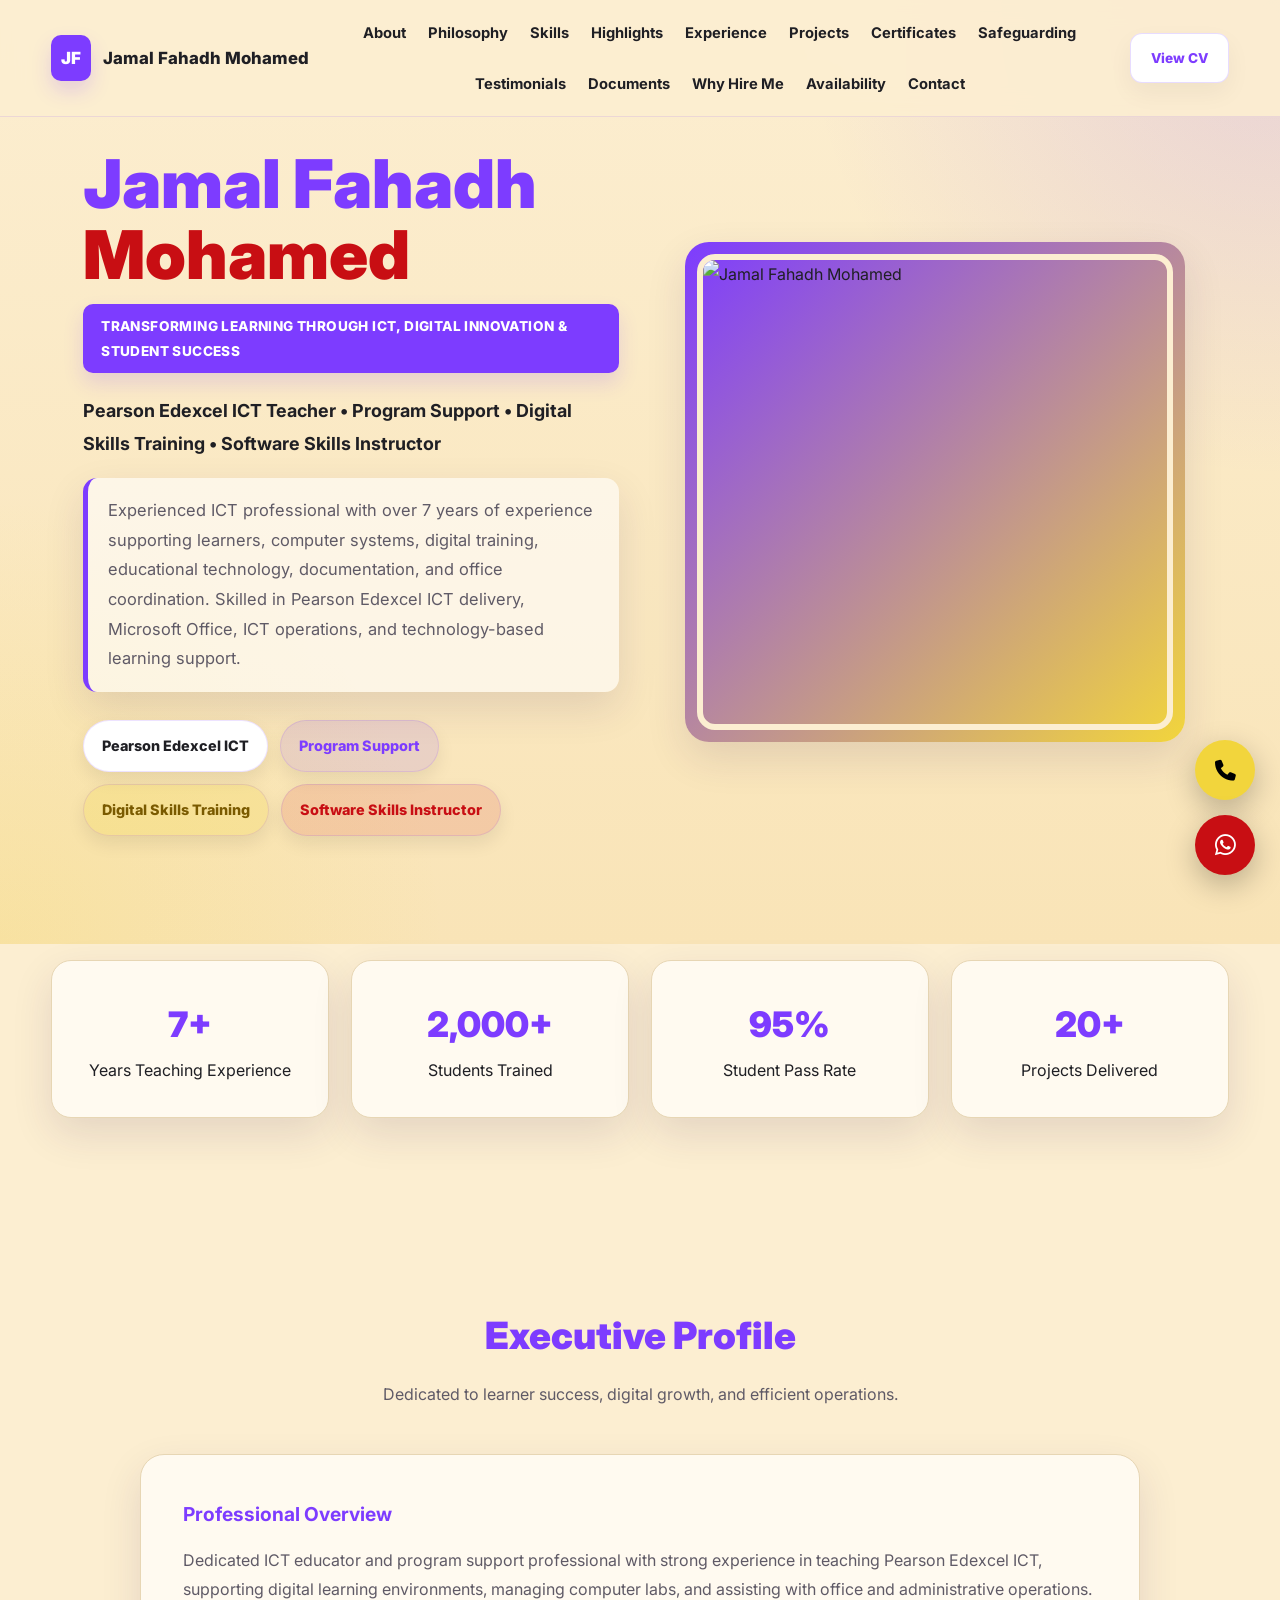
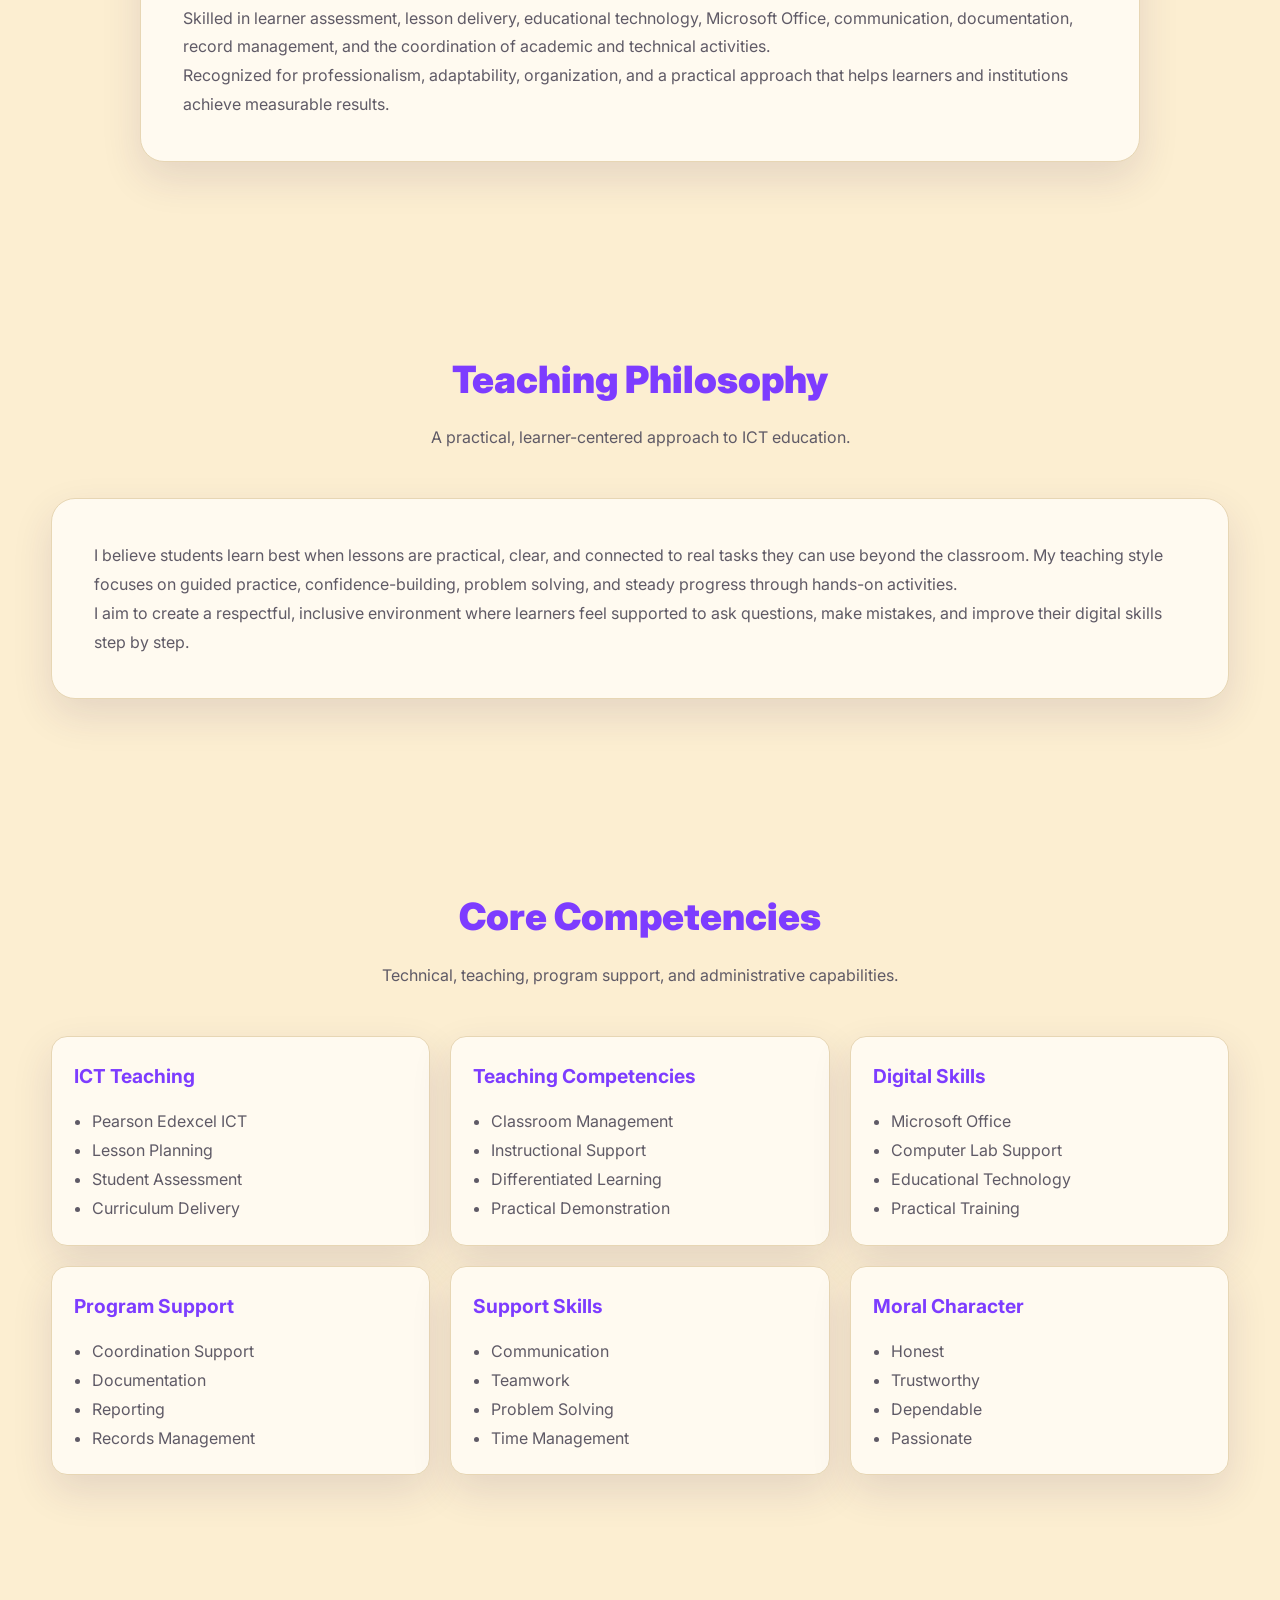
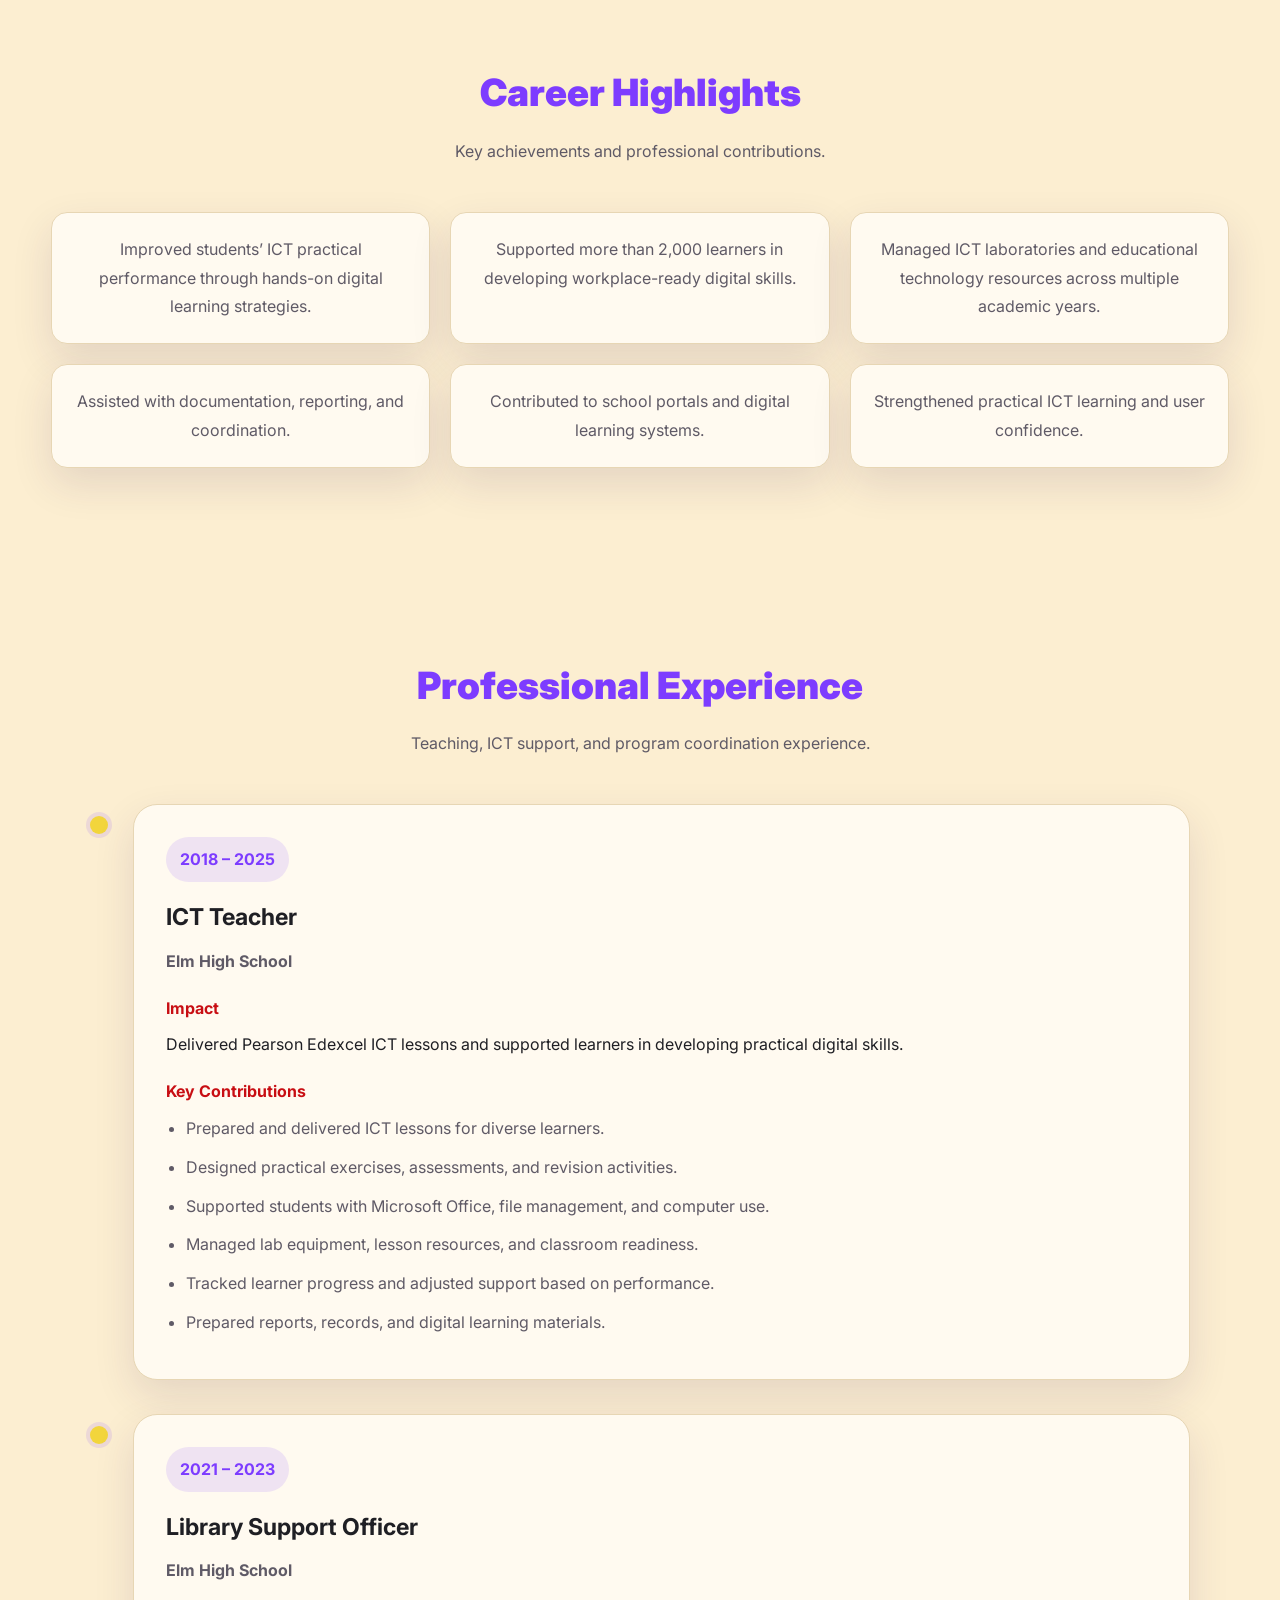
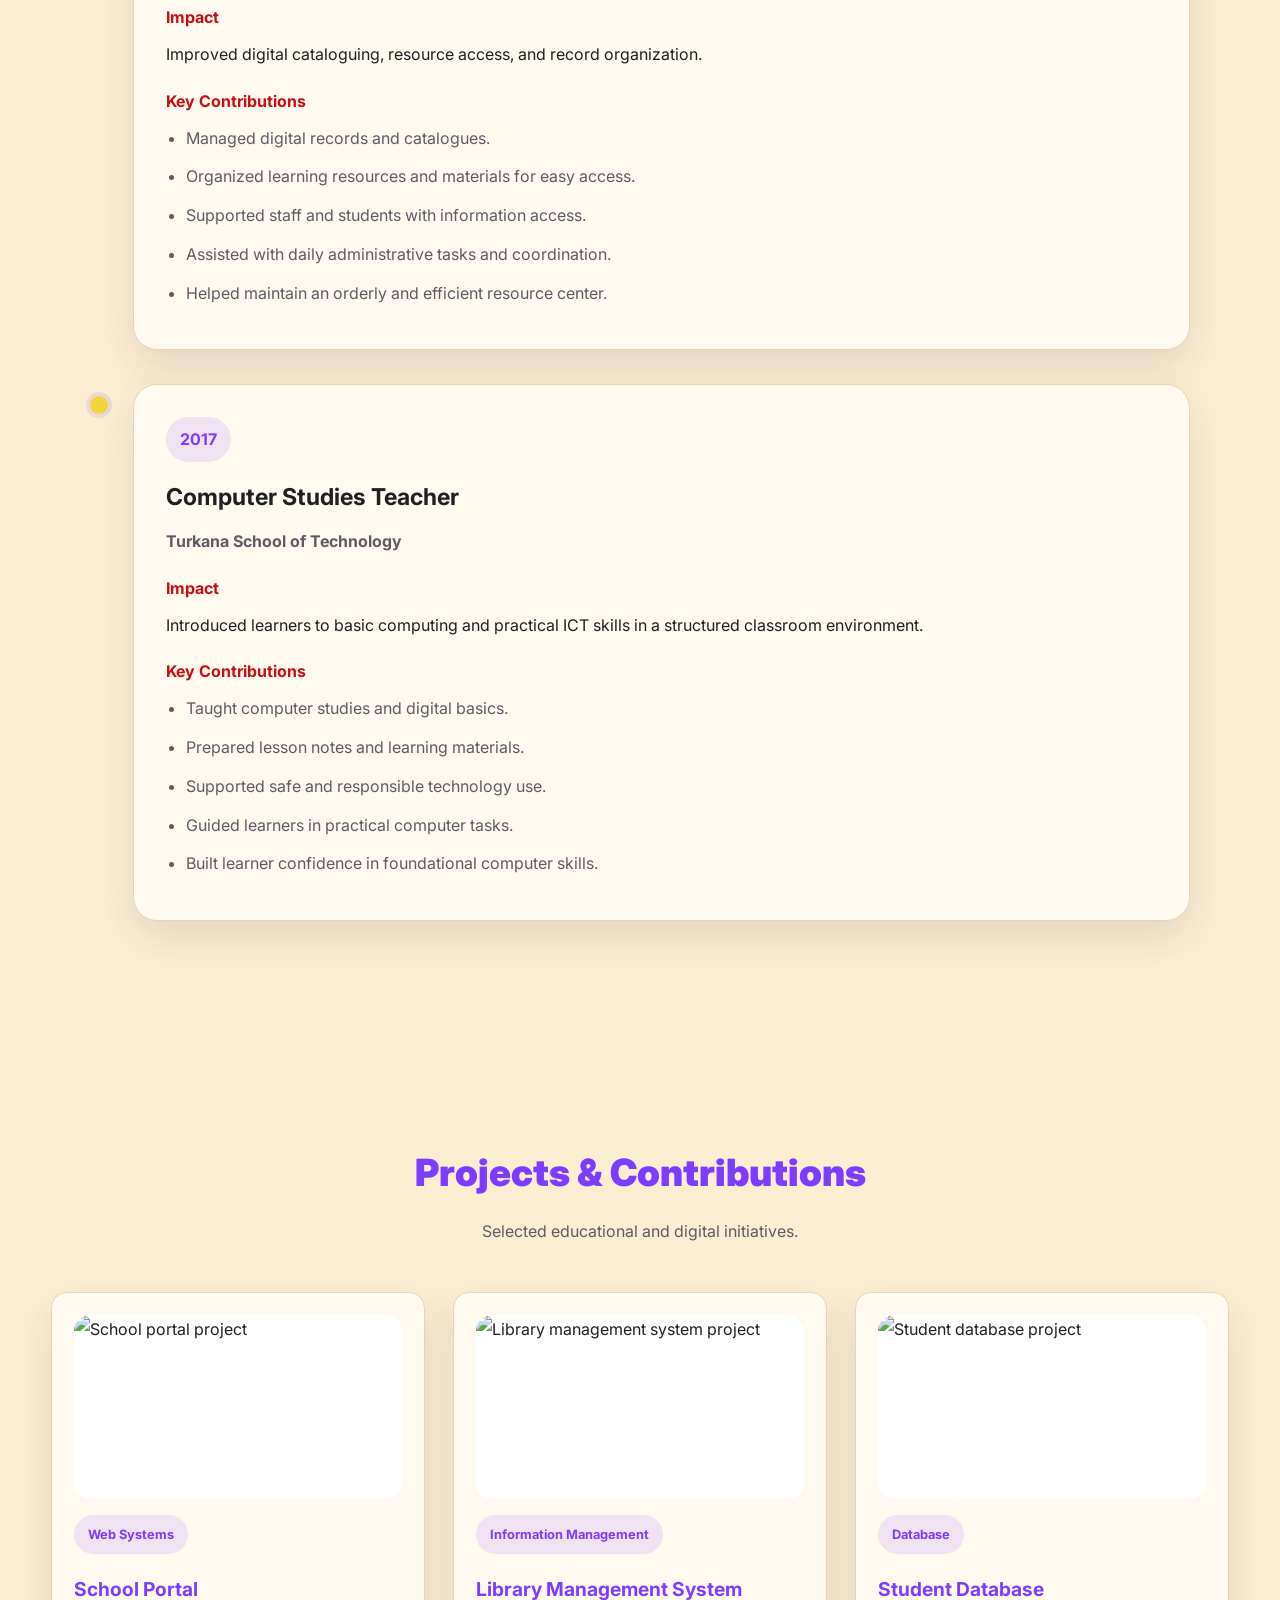
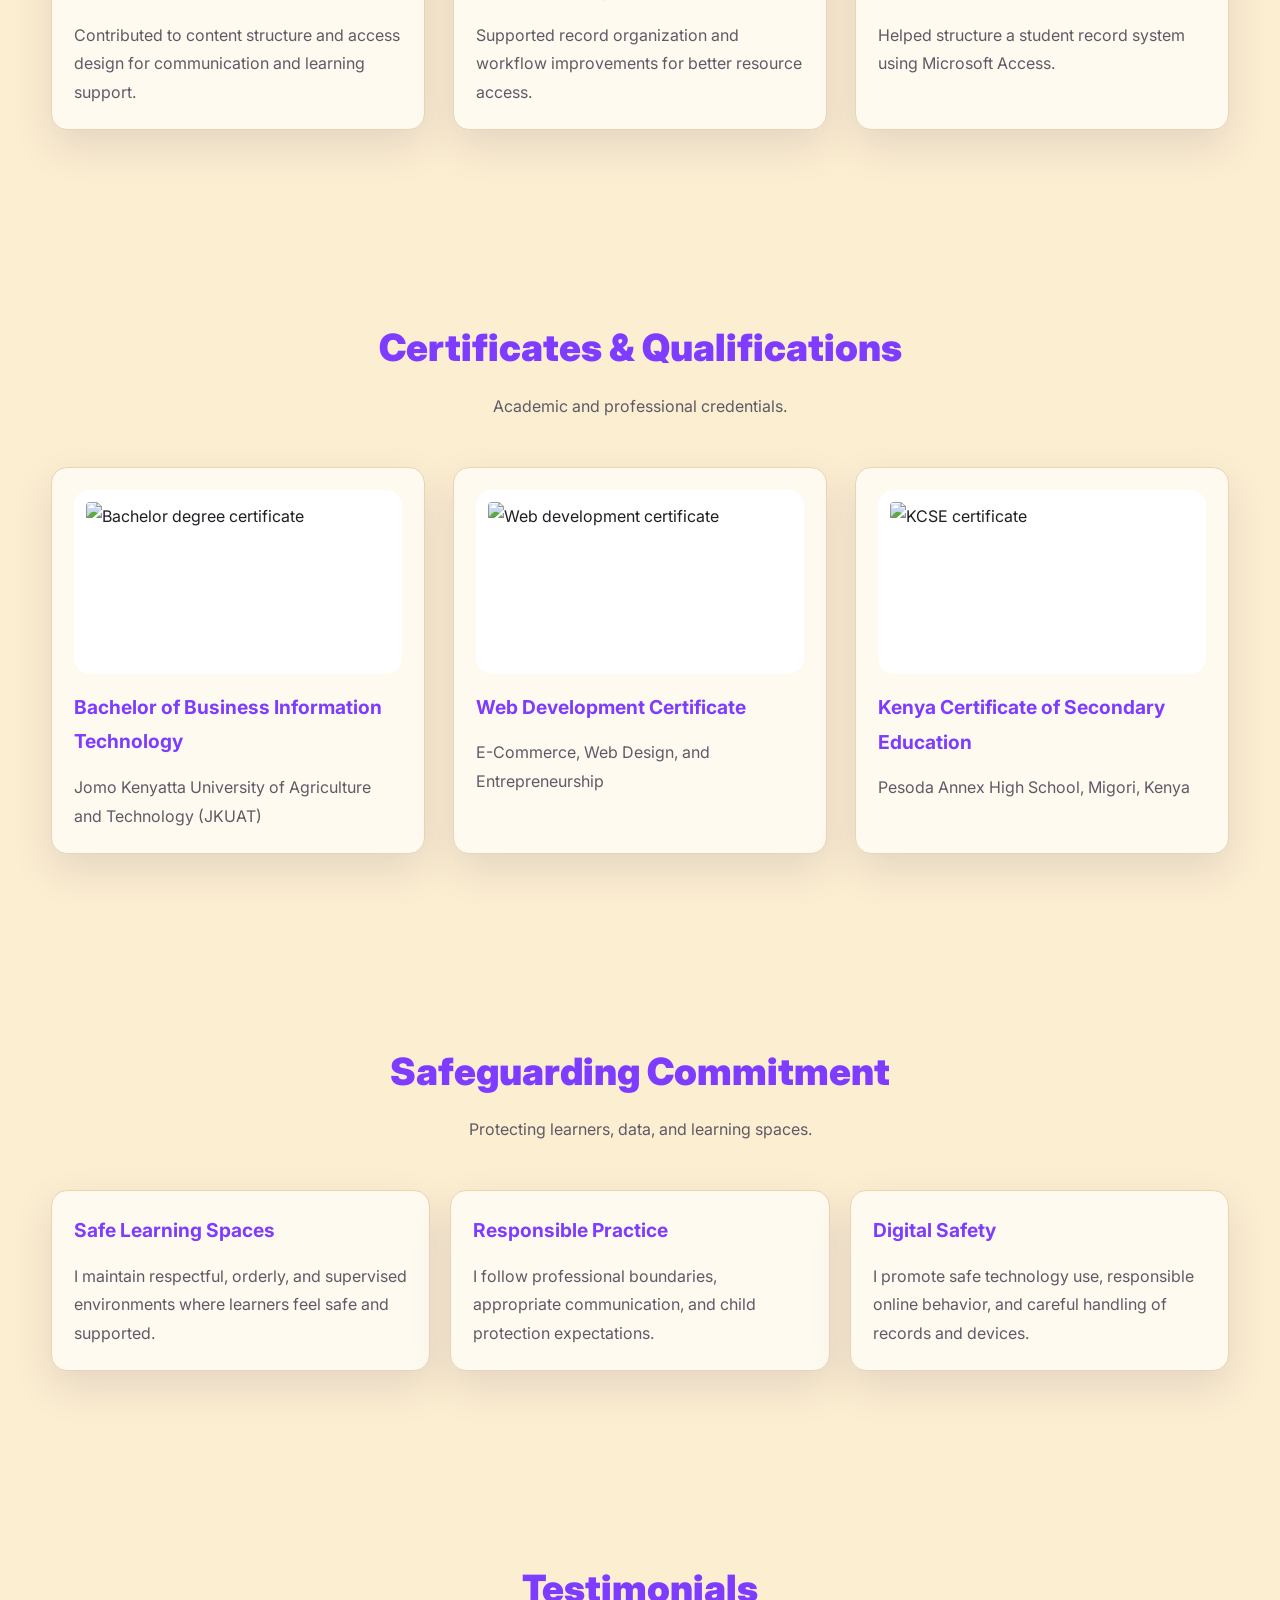
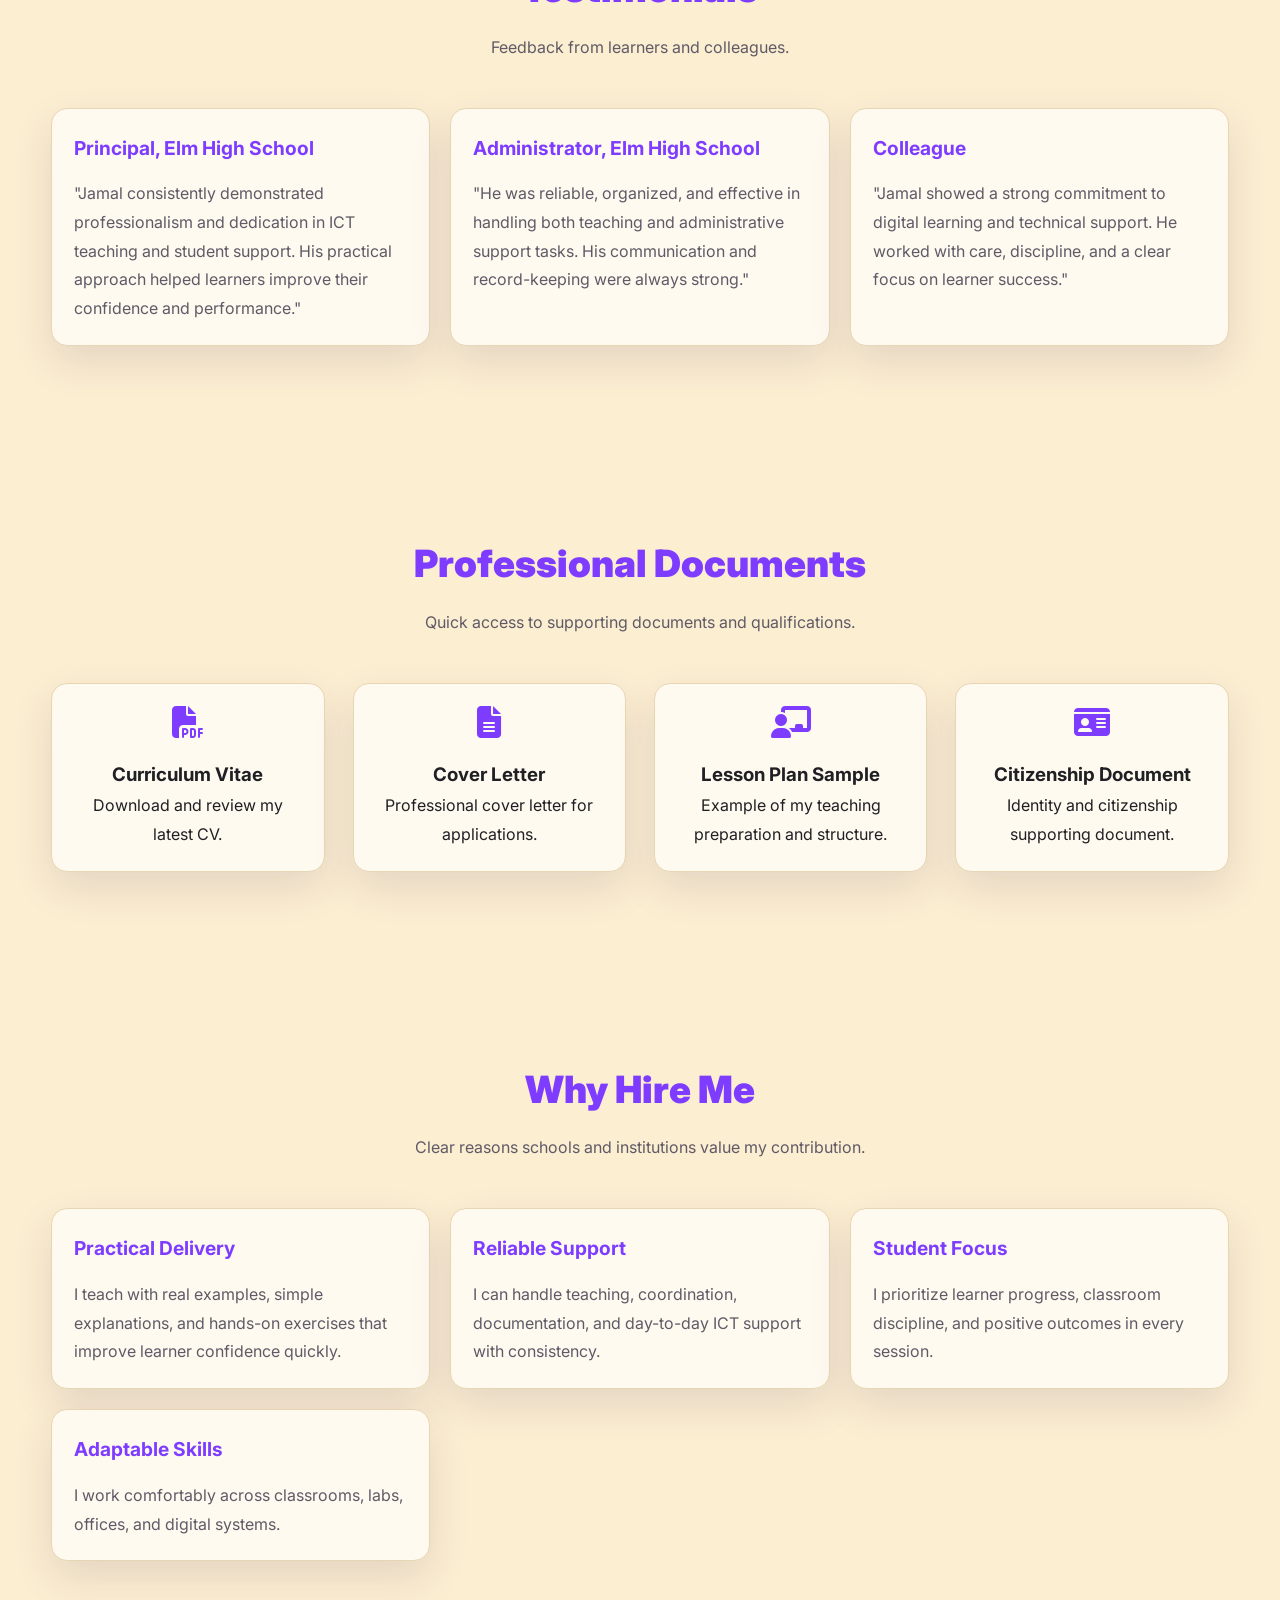
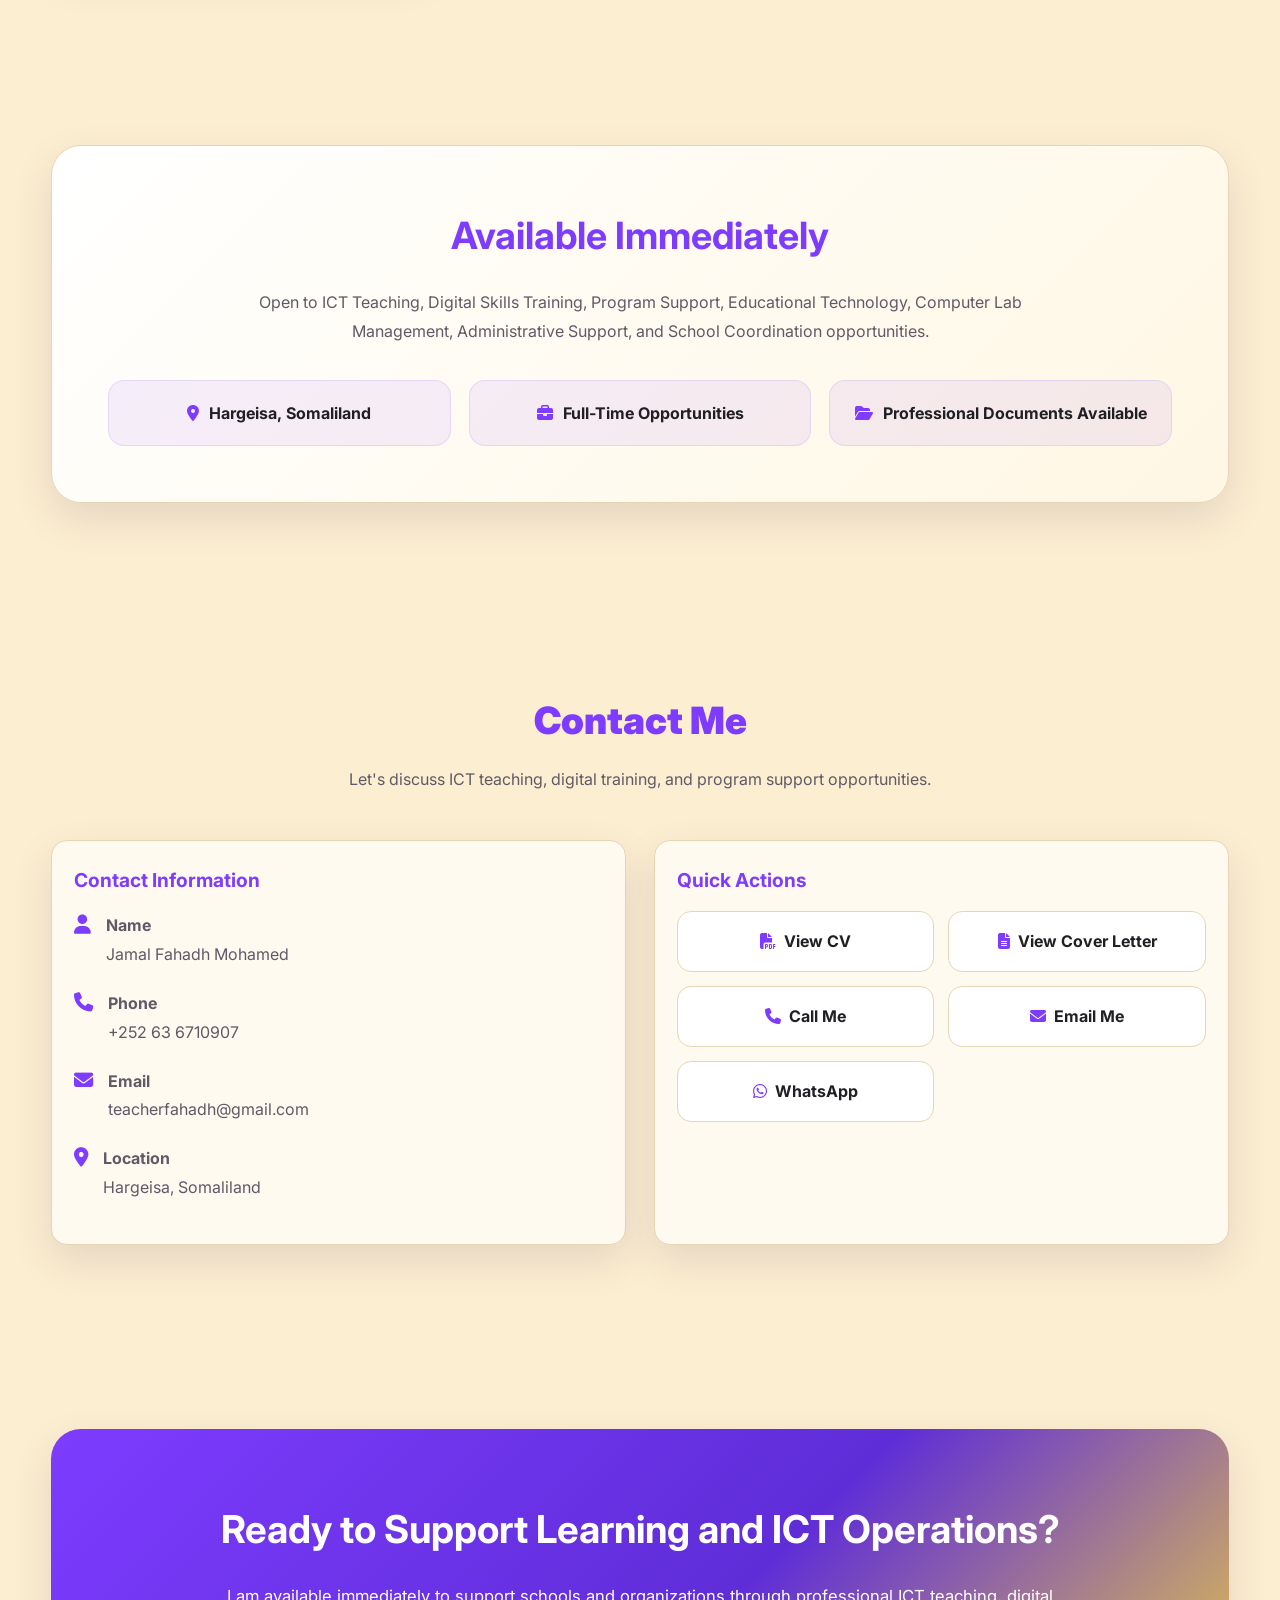
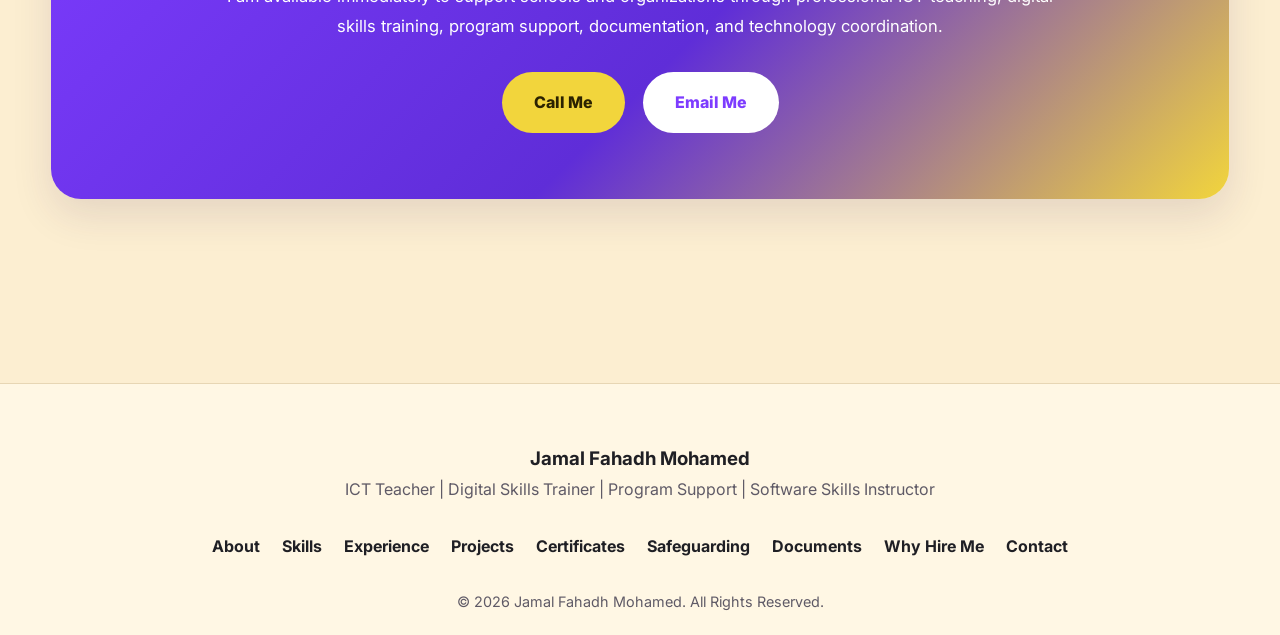
==== index.html @ b7ab5114 "Update index.html" ====
<!DOCTYPE html>
<html lang="en">
<head>
  <meta charset="UTF-8" />
  <meta name="viewport" content="width=device-width, initial-scale=1.0" />
  <title>Jamal Fahadh Mohamed | ICT Teacher, Digital Skills Trainer, Program Support</title>
  <meta name="description" content="Jamal Fahadh Mohamed is an ICT teacher, digital skills trainer, and program support professional in Hargeisa, Somaliland." />
  <meta name="keywords" content="ICT Teacher, Digital Skills Trainer, Program Support, Software Skills Instructor, Hargeisa Somaliland" />
  <meta name="author" content="Jamal Fahadh Mohamed" />
  <meta name="theme-color" content="#fceed1" />

  <link rel="preconnect" href="https://fonts.googleapis.com" />
  <link rel="preconnect" href="https://fonts.gstatic.com" crossorigin />
  <link href="https://fonts.googleapis.com/css2?family=Inter:wght@300;400;500;600;700;800;900&display=swap" rel="stylesheet" />
  <link rel="stylesheet" href="https://cdnjs.cloudflare.com/ajax/libs/font-awesome/6.5.1/css/all.min.css" />

  <style>
    :root{
      --bg:#fceed1;
      --surface:#fffaf0;
      --surface-2:#fff1d9;
      --purple:#7d3cff;
      --yellow:#f2d53c;
      --red:#c80e13;
      --text:#1f1f24;
      --muted:#5f5a66;
      --border:#e7d6b4;
      --shadow:0 16px 40px rgba(56,35,90,.12);
      --container:1200px;
    }

    *{
      margin:0;
      padding:0;
      box-sizing:border-box;
      scroll-behavior:smooth;
      font-family:'Inter',sans-serif;
    }

    html{
      scroll-padding-top:110px;
    }

    body{
      background:var(--bg);
      color:var(--text);
      line-height:1.8;
      overflow-x:hidden;
    }

    img{
      max-width:100%;
      display:block;
    }

    a{
      text-decoration:none;
    }

    ul{
      list-style:none;
    }

    .container{
      width:min(var(--container),92%);
      margin:auto;
    }

    .skip-link{
      position:absolute;
      left:-999px;
      top:auto;
      width:1px;
      height:1px;
      overflow:hidden;
    }

    .skip-link:focus{
      left:16px;
      top:16px;
      width:auto;
      height:auto;
      padding:10px 14px;
      background:#fff;
      color:#000;
      border-radius:10px;
      z-index:10000;
      box-shadow:var(--shadow);
    }

    section{
      padding:92px 0;
    }

    .section-title{
      text-align:center;
      margin-bottom:46px;
    }

    .section-title h2{
      font-size:2.35rem;
      font-weight:900;
      margin-bottom:10px;
      color:var(--purple);
    }

    .section-title p{
      color:var(--muted);
      max-width:760px;
      margin:auto;
    }

    header{
      position:fixed;
      top:0;
      left:0;
      width:100%;
      z-index:999;
      background:rgba(252,238,209,.92);
      backdrop-filter:blur(12px);
      border-bottom:1px solid rgba(125,60,255,.12);
    }

    .navbar{
      display:flex;
      justify-content:space-between;
      align-items:center;
      padding:18px 0;
      position:relative;
      gap:18px;
    }

    .logo{
      display:flex;
      align-items:center;
      gap:12px;
      font-weight:800;
      font-size:1.05rem;
      white-space:nowrap;
      color:var(--text);
    }

    .logo-box{
      background:var(--purple);
      color:#fff;
      font-weight:900;
      padding:8px 10px;
      border-radius:10px;
      box-shadow:0 10px 20px rgba(125,60,255,.18);
    }

    .menu{
      display:flex;
      gap:22px;
      align-items:center;
      flex-wrap:wrap;
      justify-content:center;
    }

    .menu a{
      color:var(--text);
      font-size:.92rem;
      font-weight:700;
      transition:.3s;
    }

    .menu a:hover,
    .menu a:focus-visible{
      color:var(--purple);
      outline:none;
    }

    .cv-btn{
      padding:12px 20px;
      border:1px solid rgba(125,60,255,.18);
      border-radius:12px;
      font-size:.85rem;
      font-weight:800;
      color:var(--purple);
      background:#fff;
      transition:.3s;
      white-space:nowrap;
      flex-shrink:0;
      box-shadow:0 10px 24px rgba(0,0,0,.05);
    }

    .cv-btn:hover,
    .cv-btn:focus-visible{
      background:var(--purple);
      color:#fff;
      outline:none;
    }

    .menu-toggle{
      display:none;
      font-size:28px;
      cursor:pointer;
      background:none;
      border:none;
      color:var(--purple);
      flex-shrink:0;
    }

    .menu-toggle:focus-visible{
      outline:2px solid var(--purple);
      outline-offset:4px;
      border-radius:10px;
    }

    .hero{
      padding-top:148px;
      padding-bottom:108px;
      background:
        radial-gradient(circle at top right, rgba(125,60,255,.16) 0%, transparent 30%),
        radial-gradient(circle at bottom left, rgba(242,213,60,.18) 0%, transparent 28%),
        linear-gradient(180deg, #fceed1 0%, #f9e4b7 100%);
      overflow:hidden;
    }

    .hero-grid{
      display:flex;
      align-items:center;
      justify-content:center;
      gap:54px;
      max-width:1200px;
      margin:0 auto;
      padding:0 32px;
    }

    .hero-copy{
      flex:1;
      max-width:700px;
      text-align:left;
    }

    .hero-media{
      flex:0 0 auto;
      display:flex;
      justify-content:center;
      align-items:center;
    }

    @media(max-width:1000px){
      .hero-grid{
        flex-direction:column;
        text-align:center;
        padding:0 18px;
      }

      .hero-copy{
        max-width:900px;
        text-align:center;
      }

      .hero-badges{
        justify-content:center;
      }
    }

    .hero h1{
      font-size:clamp(2.8rem, 6vw, 4.2rem);
      font-weight:900;
      line-height:1.06;
      margin-bottom:14px;
      color:var(--purple);
    }

    .hero h1 span{
      color:var(--red);
    }

    .hero-role{
      display:inline-block;
      padding:10px 18px;
      background:var(--purple);
      color:#fff;
      font-weight:800;
      font-size:.85rem;
      text-transform:uppercase;
      border-radius:10px;
      margin-bottom:22px;
      letter-spacing:.4px;
      box-shadow:0 10px 20px rgba(125,60,255,.16);
    }

    .hero-subtitle,
    .hero-description,
    .profile-card p,
    .highlight-item,
    .competency-card li,
    .project-card p,
    .certificate-card p,
    .language-card span,
    .testimonial-card p,
    .why-card p,
    .safeguard-card p{
      color:var(--muted);
    }

    .hero-subtitle{
      font-size:1.12rem;
      font-weight:700;
      margin-bottom:18px;
      color:var(--text);
    }

    .hero-description{
      font-size:1.03rem;
      max-width:800px;
      margin-bottom:28px;
      margin-left:auto;
      margin-right:auto;
      padding:18px 20px;
      background:rgba(255,255,255,.6);
      border-left:5px solid var(--purple);
      border-radius:14px;
      box-shadow:var(--shadow);
    }

    .hero-badges{
      display:flex;
      flex-wrap:wrap;
      gap:12px;
    }

    .hero-badge{
      padding:12px 18px;
      border-radius:999px;
      background:#fff;
      border:1px solid rgba(125,60,255,.14);
      font-weight:800;
      font-size:.9rem;
      color:var(--text);
      box-shadow:0 8px 18px rgba(0,0,0,.08);
    }

    .hero-badge:nth-child(2){
      background:rgba(125,60,255,.12);
      color:var(--purple);
    }

    .hero-badge:nth-child(3){
      background:rgba(242,213,60,.22);
      color:#7a5a00;
    }

    .hero-badge:nth-child(4){
      background:rgba(200,14,19,.12);
      color:var(--red);
    }

    .profile-wrapper{
      display:flex;
      justify-content:center;
      padding:12px;
    }

    .profile-ring{
      width:500px;
      height:500px;
      padding:12px;
      background:linear-gradient(135deg,var(--purple),var(--yellow));
      border-radius:24px;
      box-shadow:var(--shadow);
      overflow:hidden;
    }

    .profile-img{
      width:100%;
      height:100%;
      object-fit:cover;
      object-position:center top;
      border-radius:18px;
      border:6px solid var(--bg);
    }

    .snapshot{
      padding-top:16px;
    }

    .snapshot-grid{
      display:grid;
      grid-template-columns:repeat(4,1fr);
      gap:22px;
    }

    .snapshot-card{
      background:var(--surface);
      padding:32px;
      border-radius:20px;
      text-align:center;
      border:1px solid var(--border);
      box-shadow:var(--shadow);
    }

    .snapshot-card h3{
      font-size:2.2rem;
      font-weight:900;
      color:var(--purple);
    }

    .executive-profile{
      max-width:1000px;
      margin:auto;
    }

    .profile-card,
    .highlight-item,
    .competency-card,
    .language-card,
    .document-card,
    .contact-card,
    .project-card,
    .certificate-card,
    .testimonial-card,
    .why-card,
    .safeguard-card{
      background:var(--surface);
      padding:22px;
      border-radius:16px;
      border:1px solid var(--border);
      box-shadow:var(--shadow);
    }

    .profile-card{
      padding:42px;
      border-radius:24px;
    }

    .profile-card h3,
    .competency-card h3,
    .language-card h3,
    .contact-card h3,
    .project-card h3,
    .certificate-card h3,
    .testimonial-card h3,
    .why-card h3,
    .safeguard-card h3{
      color:var(--purple);
      margin-bottom:14px;
      font-size:1.2rem;
    }

    .highlights-grid,
    .competency-grid,
    .language-grid,
    .testimonial-grid,
    .why-grid,
    .safeguard-grid{
      display:grid;
      grid-template-columns:repeat(auto-fit,minmax(280px,1fr));
      gap:20px;
    }

    .highlight-item{
      text-align:center;
    }

    .competency-card ul,
    .contact-list{
      padding-left:18px;
      list-style:disc;
    }

    .timeline{
      max-width:1100px;
      margin:auto;
    }

    .timeline-item{
      display:flex;
      gap:25px;
      margin-bottom:34px;
    }

    .timeline-dot{
      width:18px;
      height:18px;
      background:var(--yellow);
      border-radius:50%;
      margin-top:12px;
      flex-shrink:0;
      box-shadow:0 0 0 4px rgba(125,60,255,.12);
    }

    .timeline-content{
      background:var(--surface);
      padding:32px;
      border-radius:24px;
      flex:1;
      border:1px solid var(--border);
      box-shadow:var(--shadow);
    }

    .timeline-year{
      display:inline-block;
      padding:8px 14px;
      background:rgba(125,60,255,.12);
      color:var(--purple);
      font-weight:700;
      border-radius:999px;
      margin-bottom:15px;
    }

    .timeline-content h3{
      margin-bottom:8px;
      color:var(--text);
      font-size:1.45rem;
    }

    .timeline-content h4{
      color:var(--muted);
      margin-bottom:18px;
    }

    .experience-block{
      margin-top:18px;
    }

    .experience-block h5{
      color:var(--red);
      margin-bottom:8px;
      font-size:1rem;
    }

    .experience-block ul{
      padding-left:20px;
      list-style:disc;
    }

    .experience-block li{
      color:var(--muted);
      margin-bottom:10px;
    }

    .projects-grid,
    .certificate-grid{
      display:grid;
      grid-template-columns:repeat(auto-fit,minmax(320px,1fr));
      gap:28px;
    }

    .document-grid{
      display:grid;
      grid-template-columns:repeat(auto-fit,minmax(250px,1fr));
      gap:28px;
    }

    .project-image,
    .certificate-card img,
    .document-card img{
      width:100%;
      aspect-ratio:16/9;
      object-fit:cover;
      object-position:center;
      border-radius:16px;
      margin-bottom:16px;
      background:#fff;
    }

    .certificate-card img{
      object-fit:contain;
      padding:12px;
    }

    .project-tag{
      display:inline-block;
      background:rgba(125,60,255,.12);
      color:var(--purple);
      padding:8px 14px;
      border-radius:999px;
      font-size:.8rem;
      font-weight:700;
      margin-bottom:18px;
    }

    .document-card{
      display:block;
      text-align:center;
      color:var(--text);
      transition:.3s;
    }

    .document-card:hover,
    .document-card:focus-visible{
      transform:translateY(-8px);
      outline:none;
    }

    .document-card i{
      font-size:2rem;
      margin-bottom:20px;
      color:var(--purple);
    }

    .availability-box{
      background:linear-gradient(135deg,#fff,#fff7e4);
      padding:56px;
      border-radius:30px;
      text-align:center;
      box-shadow:var(--shadow);
      border:1px solid var(--border);
    }

    .availability-box h2{
      font-size:2.35rem;
      margin-bottom:18px;
      color:var(--purple);
    }

    .availability-box p{
      max-width:860px;
      margin:auto;
      color:var(--muted);
    }

    .availability-items{
      margin-top:34px;
      display:grid;
      grid-template-columns:repeat(auto-fit,minmax(250px,1fr));
      gap:18px;
    }

    .availability-items div{
      background:rgba(125,60,255,.08);
      padding:18px;
      border-radius:16px;
      font-weight:700;
      color:var(--text);
      border:1px solid rgba(125,60,255,.12);
    }

    .availability-items i{
      color:var(--purple);
      margin-right:10px;
    }

    .contact-wrapper{
      display:grid;
      grid-template-columns:1fr 1fr;
      gap:28px;
    }

    .contact-item{
      display:flex;
      gap:15px;
      margin-bottom:20px;
      align-items:flex-start;
      color:var(--muted);
    }

    .contact-item i{
      color:var(--purple);
      font-size:1.2rem;
      margin-top:4px;
    }

    .action-buttons{
      display:grid;
      grid-template-columns:1fr 1fr;
      gap:14px;
    }

    .action-btn{
      background:#fff;
      padding:15px;
      border-radius:14px;
      text-align:center;
      color:var(--text);
      border:1px solid var(--border);
      transition:.3s ease;
      font-weight:700;
    }

    .action-btn:hover,
    .action-btn:focus-visible{
      transform:translateY(-4px);
      outline:none;
      background:rgba(125,60,255,.08);
    }

    .action-btn i{
      margin-right:8px;
      color:var(--purple);
    }

    .cta-box{
      background:linear-gradient(135deg,var(--purple),#5f2dd8 55%,var(--yellow));
      padding:66px 38px;
      border-radius:30px;
      text-align:center;
      color:#fff;
      box-shadow:var(--shadow);
    }

    .cta-box h2{
      font-size:2.4rem;
      margin-bottom:18px;
    }

    .cta-box p{
      max-width:850px;
      margin:auto;
      font-size:1.04rem;
      color:#fff;
    }

    .cta-buttons{
      display:flex;
      justify-content:center;
      gap:18px;
      flex-wrap:wrap;
      margin-top:30px;
    }

    .btn-primary-cta,
    .btn-secondary-cta{
      padding:16px 32px;
      border-radius:50px;
      font-weight:800;
    }

    .btn-primary-cta{
      background:var(--yellow);
      color:#2b2200;
    }

    .btn-secondary-cta{
      background:#fff;
      color:var(--purple);
    }

    footer{
      margin-top:92px;
      padding:58px 0 20px;
      background:#fff7e4;
      border-top:1px solid var(--border);
    }

    .footer-content{
      text-align:center;
    }

    .footer-content p{
      color:var(--muted);
    }

    .footer-links{
      display:flex;
      justify-content:center;
      gap:22px;
      flex-wrap:wrap;
      margin:28px 0;
    }

    .footer-links a{
      color:var(--text);
      font-weight:700;
    }

    .footer-links a:hover,
    .footer-links a:focus-visible{
      color:var(--purple);
      outline:none;
    }

    .copyright{
      color:var(--muted);
      font-size:.9rem;
    }

    .call-float,
    .whatsapp-float{
      position:fixed;
      right:25px;
      width:60px;
      height:60px;
      border-radius:50%;
      display:flex;
      align-items:center;
      justify-content:center;
      box-shadow:0 10px 30px rgba(0,0,0,.25);
      z-index:999;
    }

    .call-float{
      bottom:100px;
      background:var(--yellow);
      font-size:1.3rem;
      color:#000;
    }

    .whatsapp-float{
      bottom:25px;
      background:var(--red);
      font-size:1.5rem;
      color:#fff;
    }

    .animate-section{
      opacity:0;
      transform:translateY(26px);
      transition:all .7s ease;
    }

    .show-animation{
      opacity:1;
      transform:translateY(0);
    }

    @media(max-width:950px){
      .menu{
        display:none;
        position:absolute;
        top:80px;
        right:0;
        background:#fffaf0;
        flex-direction:column;
        padding:20px;
        border-radius:16px;
        width:260px;
        box-shadow:var(--shadow);
        align-items:flex-start;
        border:1px solid var(--border);
      }

      .menu.show{
        display:flex;
      }

      .menu-toggle{
        display:block;
      }

      .cv-btn{
        display:none;
      }
    }

    @media(max-width:900px){
      .contact-wrapper{
        grid-template-columns:1fr;
      }

      .action-buttons{
        grid-template-columns:1fr;
      }

      .cta-box{
        padding:48px 24px;
      }

      .cta-box h2{
        font-size:1.9rem;
      }

      .profile-ring{
        width:380px;
        height:380px;
      }
    }

    @media(max-width:768px){
      .hero h1{
        font-size:2.8rem;
      }

      .snapshot-grid{
        grid-template-columns:1fr;
      }

      .timeline-item{
        flex-direction:column;
      }

      .timeline-dot{
        display:none;
      }

      .projects-grid,
      .certificate-grid,
      .document-grid{
        grid-template-columns:1fr;
      }

      .menu{
        width:min(92vw,320px);
      }

      .footer-links{
        gap:14px;
      }

      .competency-card li{
        flex-direction:column;
        align-items:flex-start;
      }

      .profile-ring{
        width:320px;
        height:320px;
      }
    }

    @media(prefers-reduced-motion:reduce){
      html{
        scroll-behavior:auto;
      }

      *,
      *::before,
      *::after{
        transition:none !important;
        animation:none !important;
      }
    }
  </style>
</head>
<body>
  <a class="skip-link" href="#about">Skip to content</a>

  <header>
    <div class="container navbar">
      <div class="logo">
        <div class="logo-box">JF</div>
        <span>Jamal Fahadh Mohamed</span>
      </div>

      <button class="menu-toggle" type="button" aria-controls="menu" aria-expanded="false" aria-label="Open menu">
        <i class="fas fa-bars"></i>
      </button>

      <ul class="menu" id="menu">
        <li><a href="#about">About</a></li>
        <li><a href="#teaching-philosophy">Philosophy</a></li>
        <li><a href="#competencies">Skills</a></li>
        <li><a href="#achievements">Highlights</a></li>
        <li><a href="#experience">Experience</a></li>
        <li><a href="#projects">Projects</a></li>
        <li><a href="#certificates">Certificates</a></li>
        <li><a href="#safeguarding">Safeguarding</a></li>
        <li><a href="#testimonials">Testimonials</a></li>
        <li><a href="#documents">Documents</a></li>
        <li><a href="#why-hire-me">Why Hire Me</a></li>
        <li><a href="#availability">Availability</a></li>
        <li><a href="#contact">Contact</a></li>
      </ul>

      <a href="assets/documents/Jamal_Fahadh_CV.pdf" class="cv-btn">View CV</a>
    </div>
  </header>

  <main>
    <section class="hero" id="home">
      <div class="container">
        <div class="hero-grid">
          <div class="hero-copy">
            <h1>Jamal Fahadh <span>Mohamed</span></h1>
            <div class="hero-role">Transforming Learning Through ICT, Digital Innovation & Student Success</div>
            <p class="hero-subtitle">Pearson Edexcel ICT Teacher • Program Support • Digital Skills Training • Software Skills Instructor</p>
            <p class="hero-description">Experienced ICT professional with over 7 years of experience supporting learners, computer systems, digital training, educational technology, documentation, and office coordination. Skilled in Pearson Edexcel ICT delivery, Microsoft Office, ICT operations, and technology-based learning support.</p>
            <div class="hero-badges">
              <div class="hero-badge">Pearson Edexcel ICT</div>
              <div class="hero-badge">Program Support</div>
              <div class="hero-badge">Digital Skills Training</div>
              <div class="hero-badge">Software Skills Instructor</div>
            </div>
          </div>

          <div class="hero-media">
            <div class="profile-wrapper">
              <div class="profile-ring">
                <img src="assets/images/jamal-profile.jpg" alt="Jamal Fahadh Mohamed" class="profile-img" />
              </div>
            </div>
          </div>
        </div>
      </div>
    </section>

    <section class="snapshot">
      <div class="container">
        <div class="snapshot-grid">
          <div class="snapshot-card">
            <h3>7+</h3>
            <p>Years Teaching Experience</p>
          </div>
          <div class="snapshot-card">
            <h3>2,000+</h3>
            <p>Students Trained</p>
          </div>
          <div class="snapshot-card">
            <h3>95%</h3>
            <p>Student Pass Rate</p>
          </div>
          <div class="snapshot-card">
            <h3>20+</h3>
            <p>Projects Delivered</p>
          </div>
        </div>
      </div>
    </section>

    <section id="about" class="animate-section">
      <div class="container">
        <div class="section-title">
          <h2>Executive Profile</h2>
          <p>Dedicated to learner success, digital growth, and efficient operations.</p>
        </div>

        <div class="executive-profile">
          <div class="profile-card">
            <h3>Professional Overview</h3>
            <p>Dedicated ICT educator and program support professional with strong experience in teaching Pearson Edexcel ICT, supporting digital learning environments, managing computer labs, and assisting with office and administrative operations.</p>
            <p>Skilled in learner assessment, lesson delivery, educational technology, Microsoft Office, communication, documentation, record management, and the coordination of academic and technical activities.</p>
            <p>Recognized for professionalism, adaptability, organization, and a practical approach that helps learners and institutions achieve measurable results.</p>
          </div>
        </div>
      </div>
    </section>

    <section id="teaching-philosophy" class="animate-section">
      <div class="container">
        <div class="section-title">
          <h2>Teaching Philosophy</h2>
          <p>A practical, learner-centered approach to ICT education.</p>
        </div>

        <div class="profile-card">
          <p>I believe students learn best when lessons are practical, clear, and connected to real tasks they can use beyond the classroom. My teaching style focuses on guided practice, confidence-building, problem solving, and steady progress through hands-on activities.</p>
          <p>I aim to create a respectful, inclusive environment where learners feel supported to ask questions, make mistakes, and improve their digital skills step by step.</p>
        </div>
      </div>
    </section>

    <section id="competencies" class="animate-section">
      <div class="container">
        <div class="section-title">
          <h2>Core Competencies</h2>
          <p>Technical, teaching, program support, and administrative capabilities.</p>
        </div>

        <div class="competency-grid">
          <div class="competency-card">
            <h3>ICT Teaching</h3>
            <ul>
              <li>Pearson Edexcel ICT</li>
              <li>Lesson Planning</li>
              <li>Student Assessment</li>
              <li>Curriculum Delivery</li>
            </ul>
          </div>

          <div class="competency-card">
            <h3>Teaching Competencies</h3>
            <ul>
              <li>Classroom Management</li>
              <li>Instructional Support</li>
              <li>Differentiated Learning</li>
              <li>Practical Demonstration</li>
            </ul>
          </div>

          <div class="competency-card">
            <h3>Digital Skills</h3>
            <ul>
              <li>Microsoft Office</li>
              <li>Computer Lab Support</li>
              <li>Educational Technology</li>
              <li>Practical Training</li>
            </ul>
          </div>

          <div class="competency-card">
            <h3>Program Support</h3>
            <ul>
              <li>Coordination Support</li>
              <li>Documentation</li>
              <li>Reporting</li>
              <li>Records Management</li>
            </ul>
          </div>

          <div class="competency-card">
            <h3>Support Skills</h3>
            <ul>
              <li>Communication</li>
              <li>Teamwork</li>
              <li>Problem Solving</li>
              <li>Time Management</li>
            </ul>
          </div>

          <div class="competency-card">
            <h3>Moral Character</h3>
            <ul>
              <li>Honest</li>
              <li>Trustworthy</li>
              <li>Dependable</li>
              <li>Passionate</li>
            </ul>
          </div>
        </div>
      </div>
    </section>

    <section id="achievements" class="animate-section">
      <div class="container">
        <div class="section-title">
          <h2>Career Highlights</h2>
          <p>Key achievements and professional contributions.</p>
        </div>

        <div class="highlights-grid">
          <div class="highlight-item">Improved students’ ICT practical performance through hands-on digital learning strategies.</div>
          <div class="highlight-item">Supported more than 2,000 learners in developing workplace-ready digital skills.</div>
          <div class="highlight-item">Managed ICT laboratories and educational technology resources across multiple academic years.</div>
          <div class="highlight-item">Assisted with documentation, reporting, and coordination.</div>
          <div class="highlight-item">Contributed to school portals and digital learning systems.</div>
          <div class="highlight-item">Strengthened practical ICT learning and user confidence.</div>
        </div>
      </div>
    </section>

    <section id="experience" class="animate-section">
      <div class="container">
        <div class="section-title">
          <h2>Professional Experience</h2>
          <p>Teaching, ICT support, and program coordination experience.</p>
        </div>

        <div class="timeline">
          <div class="timeline-item">
            <div class="timeline-dot"></div>
            <div class="timeline-content">
              <span class="timeline-year">2018 – 2025</span>
              <h3>ICT Teacher</h3>
              <h4>Elm High School</h4>
              <div class="experience-block">
                <h5>Impact</h5>
                <p>Delivered Pearson Edexcel ICT lessons and supported learners in developing practical digital skills.</p>
              </div>
              <div class="experience-block">
                <h5>Key Contributions</h5>
                <ul>
                  <li>Prepared and delivered ICT lessons for diverse learners.</li>
                  <li>Designed practical exercises, assessments, and revision activities.</li>
                  <li>Supported students with Microsoft Office, file management, and computer use.</li>
                  <li>Managed lab equipment, lesson resources, and classroom readiness.</li>
                  <li>Tracked learner progress and adjusted support based on performance.</li>
                  <li>Prepared reports, records, and digital learning materials.</li>
                </ul>
              </div>
            </div>
          </div>

          <div class="timeline-item">
            <div class="timeline-dot"></div>
            <div class="timeline-content">
              <span class="timeline-year">2021 – 2023</span>
              <h3>Library Support Officer</h3>
              <h4>Elm High School</h4>
              <div class="experience-block">
                <h5>Impact</h5>
                <p>Improved digital cataloguing, resource access, and record organization.</p>
              </div>
              <div class="experience-block">
                <h5>Key Contributions</h5>
                <ul>
                  <li>Managed digital records and catalogues.</li>
                  <li>Organized learning resources and materials for easy access.</li>
                  <li>Supported staff and students with information access.</li>
                  <li>Assisted with daily administrative tasks and coordination.</li>
                  <li>Helped maintain an orderly and efficient resource center.</li>
                </ul>
              </div>
            </div>
          </div>

          <div class="timeline-item">
            <div class="timeline-dot"></div>
            <div class="timeline-content">
              <span class="timeline-year">2017</span>
              <h3>Computer Studies Teacher</h3>
              <h4>Turkana School of Technology</h4>
              <div class="experience-block">
                <h5>Impact</h5>
                <p>Introduced learners to basic computing and practical ICT skills in a structured classroom environment.</p>
              </div>
              <div class="experience-block">
                <h5>Key Contributions</h5>
                <ul>
                  <li>Taught computer studies and digital basics.</li>
                  <li>Prepared lesson notes and learning materials.</li>
                  <li>Supported safe and responsible technology use.</li>
                  <li>Guided learners in practical computer tasks.</li>
                  <li>Built learner confidence in foundational computer skills.</li>
                </ul>
              </div>
            </div>
          </div>
        </div>
      </div>
    </section>

    <section id="projects" class="animate-section">
      <div class="container">
        <div class="section-title">
          <h2>Projects & Contributions</h2>
          <p>Selected educational and digital initiatives.</p>
        </div>

        <div class="projects-grid">
          <div class="project-card">
            <img src="assets/images/school-portal.jpg" alt="School portal project" class="project-image" loading="lazy" />
            <span class="project-tag">Web Systems</span>
            <h3>School Portal</h3>
            <p>Contributed to content structure and access design for communication and learning support.</p>
          </div>

          <div class="project-card">
            <img src="assets/images/library-system.jpg" alt="Library management system project" class="project-image" loading="lazy" />
            <span class="project-tag">Information Management</span>
            <h3>Library Management System</h3>
            <p>Supported record organization and workflow improvements for better resource access.</p>
          </div>

          <div class="project-card">
            <img src="assets/images/student-database.jpg" alt="Student database project" class="project-image" loading="lazy" />
            <span class="project-tag">Database</span>
            <h3>Student Database</h3>
            <p>Helped structure a student record system using Microsoft Access.</p>
          </div>
        </div>
      </div>
    </section>

    <section id="certificates" class="animate-section">
      <div class="container">
        <div class="section-title">
          <h2>Certificates & Qualifications</h2>
          <p>Academic and professional credentials.</p>
        </div>

        <div class="certificate-grid">
          <div class="certificate-card">
            <img src="assets/images/degree.jpg" alt="Bachelor degree certificate" loading="lazy" />
            <h3>Bachelor of Business Information Technology</h3>
            <p>Jomo Kenyatta University of Agriculture and Technology (JKUAT)</p>
          </div>

          <div class="certificate-card">
            <img src="assets/images/web_cert.jpg" alt="Web development certificate" loading="lazy" />
            <h3>Web Development Certificate</h3>
            <p>E-Commerce, Web Design, and Entrepreneurship</p>
          </div>

          <div class="certificate-card">
            <img src="assets/images/kcse.jpg" alt="KCSE certificate" loading="lazy" />
            <h3>Kenya Certificate of Secondary Education</h3>
            <p>Pesoda Annex High School, Migori, Kenya</p>
          </div>
        </div>
      </div>
    </section>

    <section id="safeguarding" class="animate-section">
      <div class="container">
        <div class="section-title">
          <h2>Safeguarding Commitment</h2>
          <p>Protecting learners, data, and learning spaces.</p>
        </div>

        <div class="safeguard-grid">
          <div class="safeguard-card">
            <h3>Safe Learning Spaces</h3>
            <p>I maintain respectful, orderly, and supervised environments where learners feel safe and supported.</p>
          </div>

          <div class="safeguard-card">
            <h3>Responsible Practice</h3>
            <p>I follow professional boundaries, appropriate communication, and child protection expectations.</p>
          </div>

          <div class="safeguard-card">
            <h3>Digital Safety</h3>
            <p>I promote safe technology use, responsible online behavior, and careful handling of records and devices.</p>
          </div>
        </div>
      </div>
    </section>

    <section id="testimonials" class="animate-section">
      <div class="container">
        <div class="section-title">
          <h2>Testimonials</h2>
          <p>Feedback from learners and colleagues.</p>
        </div>

        <div class="testimonial-grid">
          <div class="testimonial-card">
            <h3>Principal, Elm High School</h3>
            <p>"Jamal consistently demonstrated professionalism and dedication in ICT teaching and student support. His practical approach helped learners improve their confidence and performance."</p>
          </div>

          <div class="testimonial-card">
            <h3>Administrator, Elm High School</h3>
            <p>"He was reliable, organized, and effective in handling both teaching and administrative support tasks. His communication and record-keeping were always strong."</p>
          </div>

          <div class="testimonial-card">
            <h3>Colleague</h3>
            <p>"Jamal showed a strong commitment to digital learning and technical support. He worked with care, discipline, and a clear focus on learner success."</p>
          </div>
        </div>
      </div>
    </section>

    <section id="documents" class="animate-section">
      <div class="container">
        <div class="section-title">
          <h2>Professional Documents</h2>
          <p>Quick access to supporting documents and qualifications.</p>
        </div>

        <div class="document-grid">
          <a href="assets/documents/Jamal_Fahadh_CV.pdf" class="document-card">
            <i class="fas fa-file-pdf"></i>
            <h3>Curriculum Vitae</h3>
            <p>Download and review my latest CV.</p>
          </a>

          <a href="assets/documents/ICT_COVER_LETTER.pdf" class="document-card">
            <i class="fas fa-file-lines"></i>
            <h3>Cover Letter</h3>
            <p>Professional cover letter for applications.</p>
          </a>

          <a href="assets/documents/sample-lesson-plan.pdf" class="document-card">
            <i class="fas fa-chalkboard-user"></i>
            <h3>Lesson Plan Sample</h3>
            <p>Example of my teaching preparation and structure.</p>
          </a>

          <a href="assets/images/passport-bio-page.jpg" class="document-card">
            <i class="fas fa-id-card"></i>
            <h3>Citizenship Document</h3>
            <p>Identity and citizenship supporting document.</p>
          </a>
        </div>
      </div>
    </section>

    <section id="why-hire-me" class="animate-section">
      <div class="container">
        <div class="section-title">
          <h2>Why Hire Me</h2>
          <p>Clear reasons schools and institutions value my contribution.</p>
        </div>

        <div class="why-grid">
          <div class="why-card">
            <h3>Practical Delivery</h3>
            <p>I teach with real examples, simple explanations, and hands-on exercises that improve learner confidence quickly.</p>
          </div>

          <div class="why-card">
            <h3>Reliable Support</h3>
            <p>I can handle teaching, coordination, documentation, and day-to-day ICT support with consistency.</p>
          </div>

          <div class="why-card">
            <h3>Student Focus</h3>
            <p>I prioritize learner progress, classroom discipline, and positive outcomes in every session.</p>
          </div>

          <div class="why-card">
            <h3>Adaptable Skills</h3>
            <p>I work comfortably across classrooms, labs, offices, and digital systems.</p>
          </div>
        </div>
      </div>
    </section>

    <section id="availability" class="animate-section">
      <div class="container">
        <div class="availability-box">
          <h2>Available Immediately</h2>
          <p>Open to ICT Teaching, Digital Skills Training, Program Support, Educational Technology, Computer Lab Management, Administrative Support, and School Coordination opportunities.</p>
          <div class="availability-items">
            <div><i class="fas fa-location-dot"></i>Hargeisa, Somaliland</div>
            <div><i class="fas fa-briefcase"></i>Full-Time Opportunities</div>
            <div><i class="fas fa-folder-open"></i>Professional Documents Available</div>
          </div>
        </div>
      </div>
    </section>

    <section id="contact" class="animate-section">
      <div class="container">
        <div class="section-title">
          <h2>Contact Me</h2>
          <p>Let's discuss ICT teaching, digital training, and program support opportunities.</p>
        </div>

        <div class="contact-wrapper">
          <div class="contact-card">
            <h3>Contact Information</h3>
            <div class="contact-item">
              <i class="fas fa-user"></i>
              <div><strong>Name</strong><p>Jamal Fahadh Mohamed</p></div>
            </div>
            <div class="contact-item">
              <i class="fas fa-phone"></i>
              <div><strong>Phone</strong><p>+252 63 6710907</p></div>
            </div>
            <div class="contact-item">
              <i class="fas fa-envelope"></i>
              <div><strong>Email</strong><p>teacherfahadh@gmail.com</p></div>
            </div>
            <div class="contact-item">
              <i class="fas fa-location-dot"></i>
              <div><strong>Location</strong><p>Hargeisa, Somaliland</p></div>
            </div>
          </div>

          <div class="contact-card">
            <h3>Quick Actions</h3>
            <div class="action-buttons">
              <a href="assets/documents/Jamal_Fahadh_CV.pdf" class="action-btn"><i class="fas fa-file-pdf"></i>View CV</a>
              <a href="assets/documents/ICT_COVER_LETTER.pdf" class="action-btn"><i class="fas fa-file-lines"></i>View Cover Letter</a>
              <a href="tel:+252636710907" class="action-btn"><i class="fas fa-phone"></i>Call Me</a>
              <a href="mailto:teacherfahadh@gmail.com" class="action-btn"><i class="fas fa-envelope"></i>Email Me</a>
              <a href="https://wa.me/252636710907" class="action-btn"><i class="fab fa-whatsapp"></i>WhatsApp</a>
            </div>
          </div>
        </div>
      </div>
    </section>

    <section class="final-cta">
      <div class="container">
        <div class="cta-box">
          <h2>Ready to Support Learning and ICT Operations?</h2>
          <p>I am available immediately to support schools and organizations through professional ICT teaching, digital skills training, program support, documentation, and technology coordination.</p>
          <div class="cta-buttons">
            <a href="tel:+252636710907" class="btn-primary-cta">Call Me</a>
            <a href="mailto:teacherfahadh@gmail.com" class="btn-secondary-cta">Email Me</a>
          </div>
        </div>
      </div>
    </section>
  </main>

  <footer>
    <div class="container">
      <div class="footer-content">
        <h3>Jamal Fahadh Mohamed</h3>
        <p>ICT Teacher | Digital Skills Trainer | Program Support | Software Skills Instructor</p>
        <div class="footer-links">
          <a href="#about">About</a>
          <a href="#competencies">Skills</a>
          <a href="#experience">Experience</a>
          <a href="#projects">Projects</a>
          <a href="#certificates">Certificates</a>
          <a href="#safeguarding">Safeguarding</a>
          <a href="#documents">Documents</a>
          <a href="#why-hire-me">Why Hire Me</a>
          <a href="#contact">Contact</a>
        </div>
        <p class="copyright">© 2026 Jamal Fahadh Mohamed. All Rights Reserved.</p>
      </div>
    </div>
  </footer>

  <a href="tel:+252636710907" class="call-float" aria-label="Call Jamal Fahadh Mohamed">
    <i class="fas fa-phone"></i>
  </a>
  <a href="https://wa.me/252636710907" class="whatsapp-float" aria-label="WhatsApp Jamal Fahadh Mohamed">
    <i class="fab fa-whatsapp"></i>
  </a>

  <script>
    const menu = document.getElementById('menu');
    const btn = document.querySelector('.menu-toggle');

    btn.addEventListener('click', () => {
      const open = menu.classList.toggle('show');
      btn.setAttribute('aria-expanded', open ? 'true' : 'false');
      btn.setAttribute('aria-label', open ? 'Close menu' : 'Open menu');
    });

    document.querySelectorAll('.menu a').forEach(link => {
      link.addEventListener('click', () => {
        if (window.innerWidth < 950) {
          menu.classList.remove('show');
          btn.setAttribute('aria-expanded', 'false');
          btn.setAttribute('aria-label', 'Open menu');
        }
      });
    });

    document.addEventListener('keydown', (e) => {
      if (e.key === 'Escape' && menu.classList.contains('show')) {
        menu.classList.remove('show');
        btn.setAttribute('aria-expanded', 'false');
        btn.setAttribute('aria-label', 'Open menu');
        btn.focus();
      }
    });

    const observer = new IntersectionObserver(entries => {
      entries.forEach(entry => {
        if (entry.isIntersecting) entry.target.classList.add('show-animation');
      });
    }, { threshold: 0.1 });

    document.querySelectorAll('section').forEach(section => {
      section.classList.add('animate-section');
      observer.observe(section);
    });
  </script>
</body>
</html>
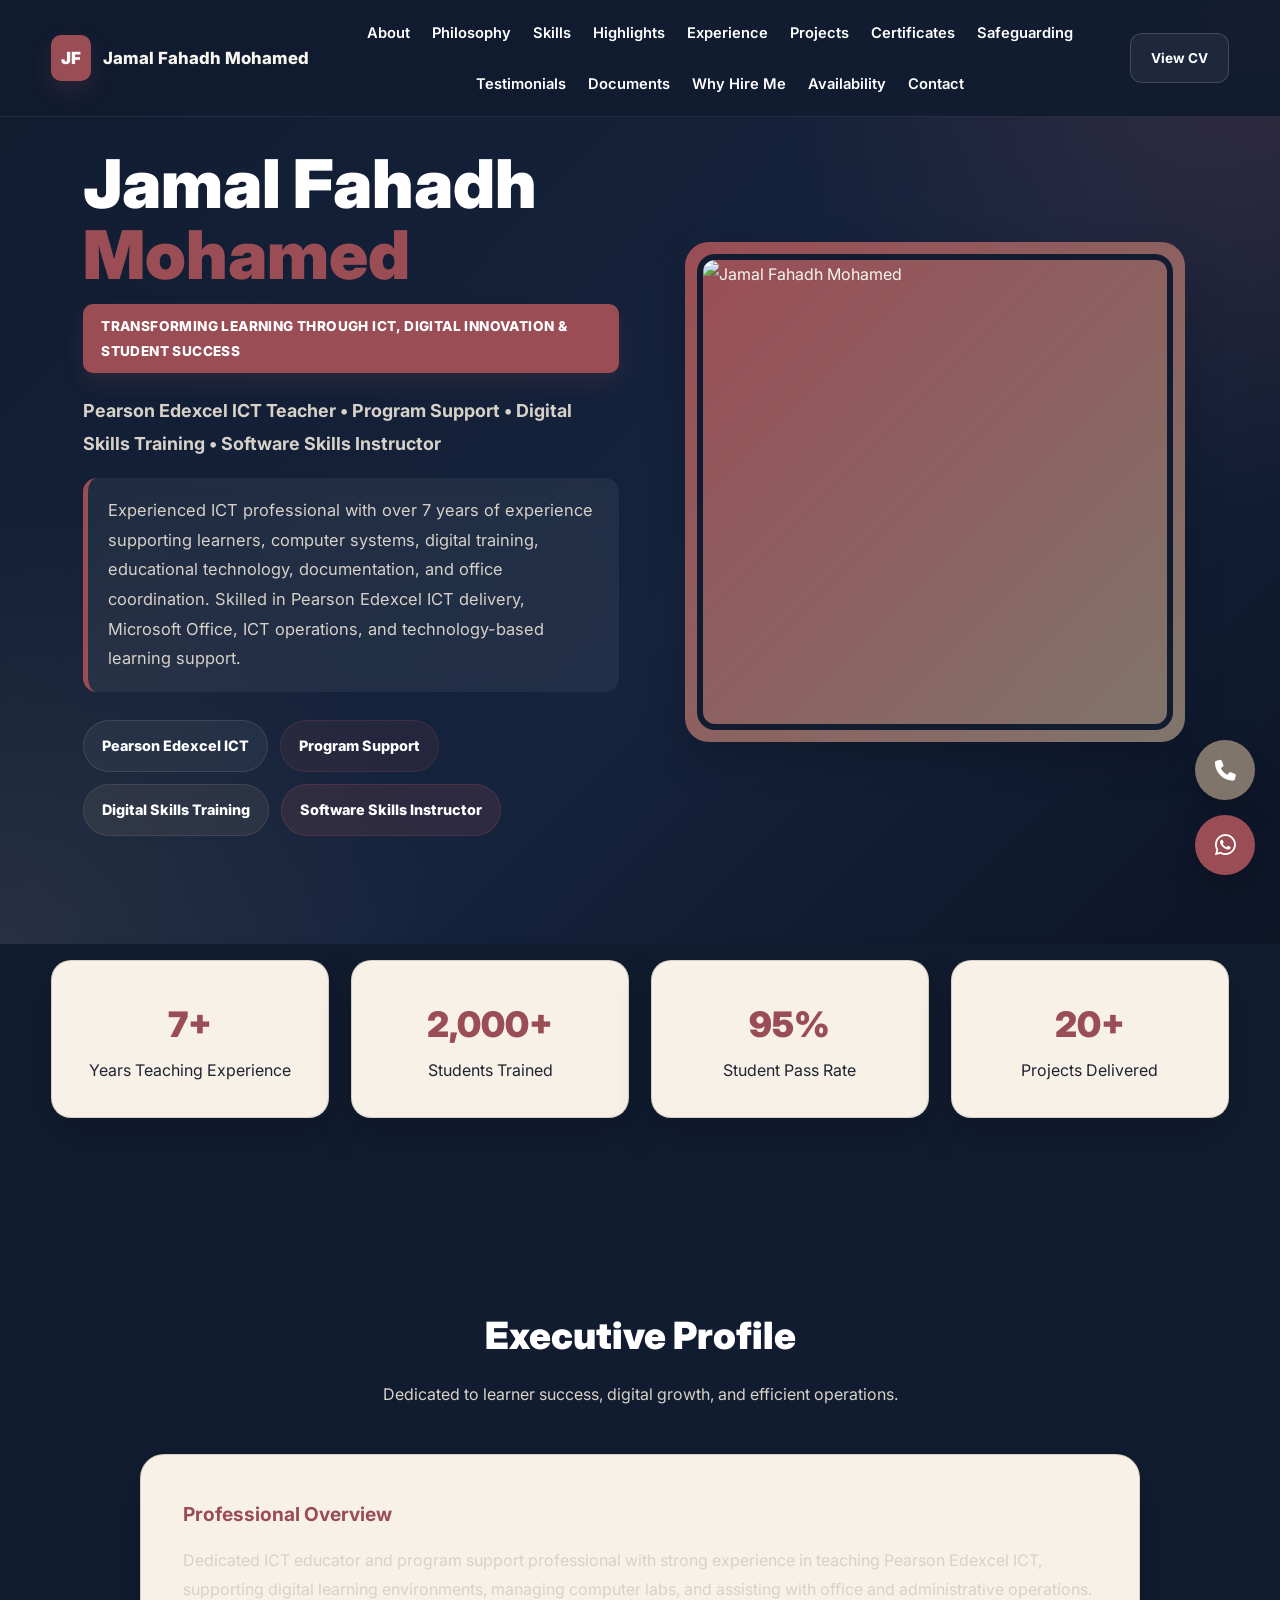
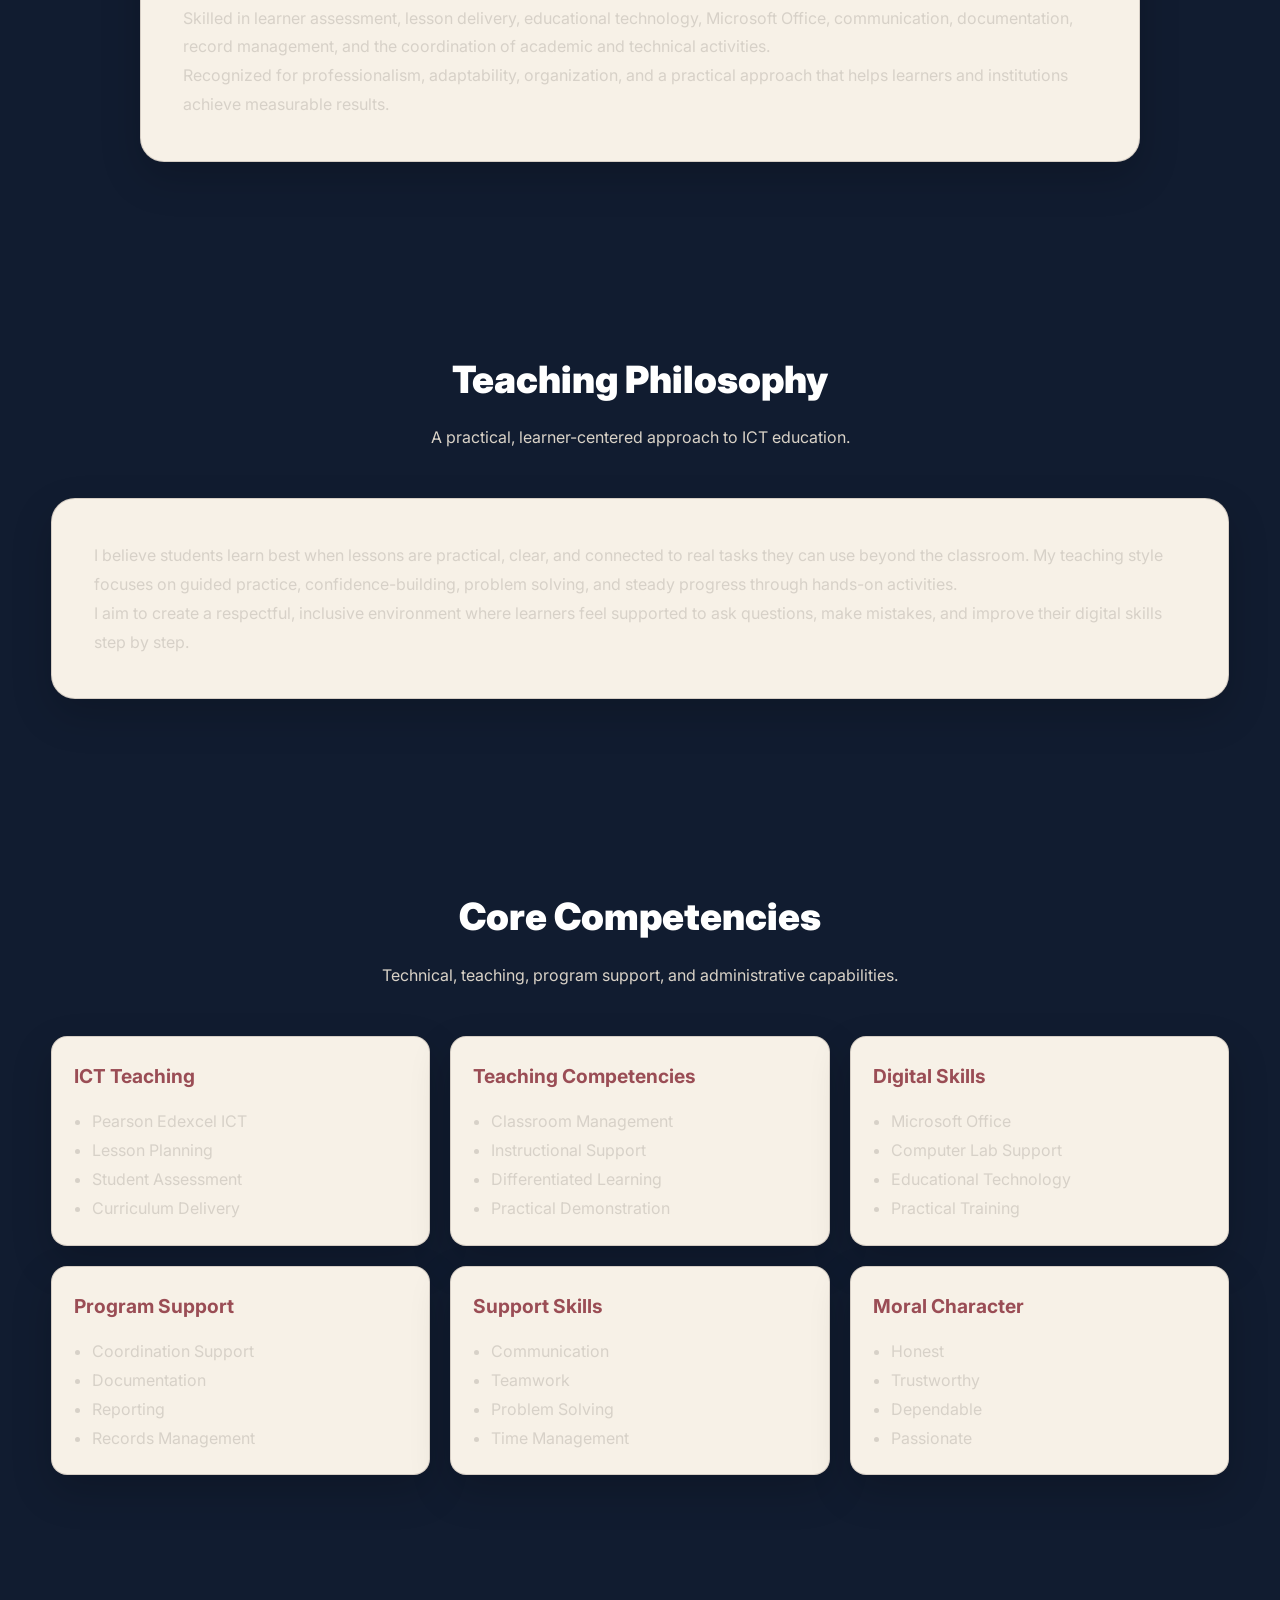
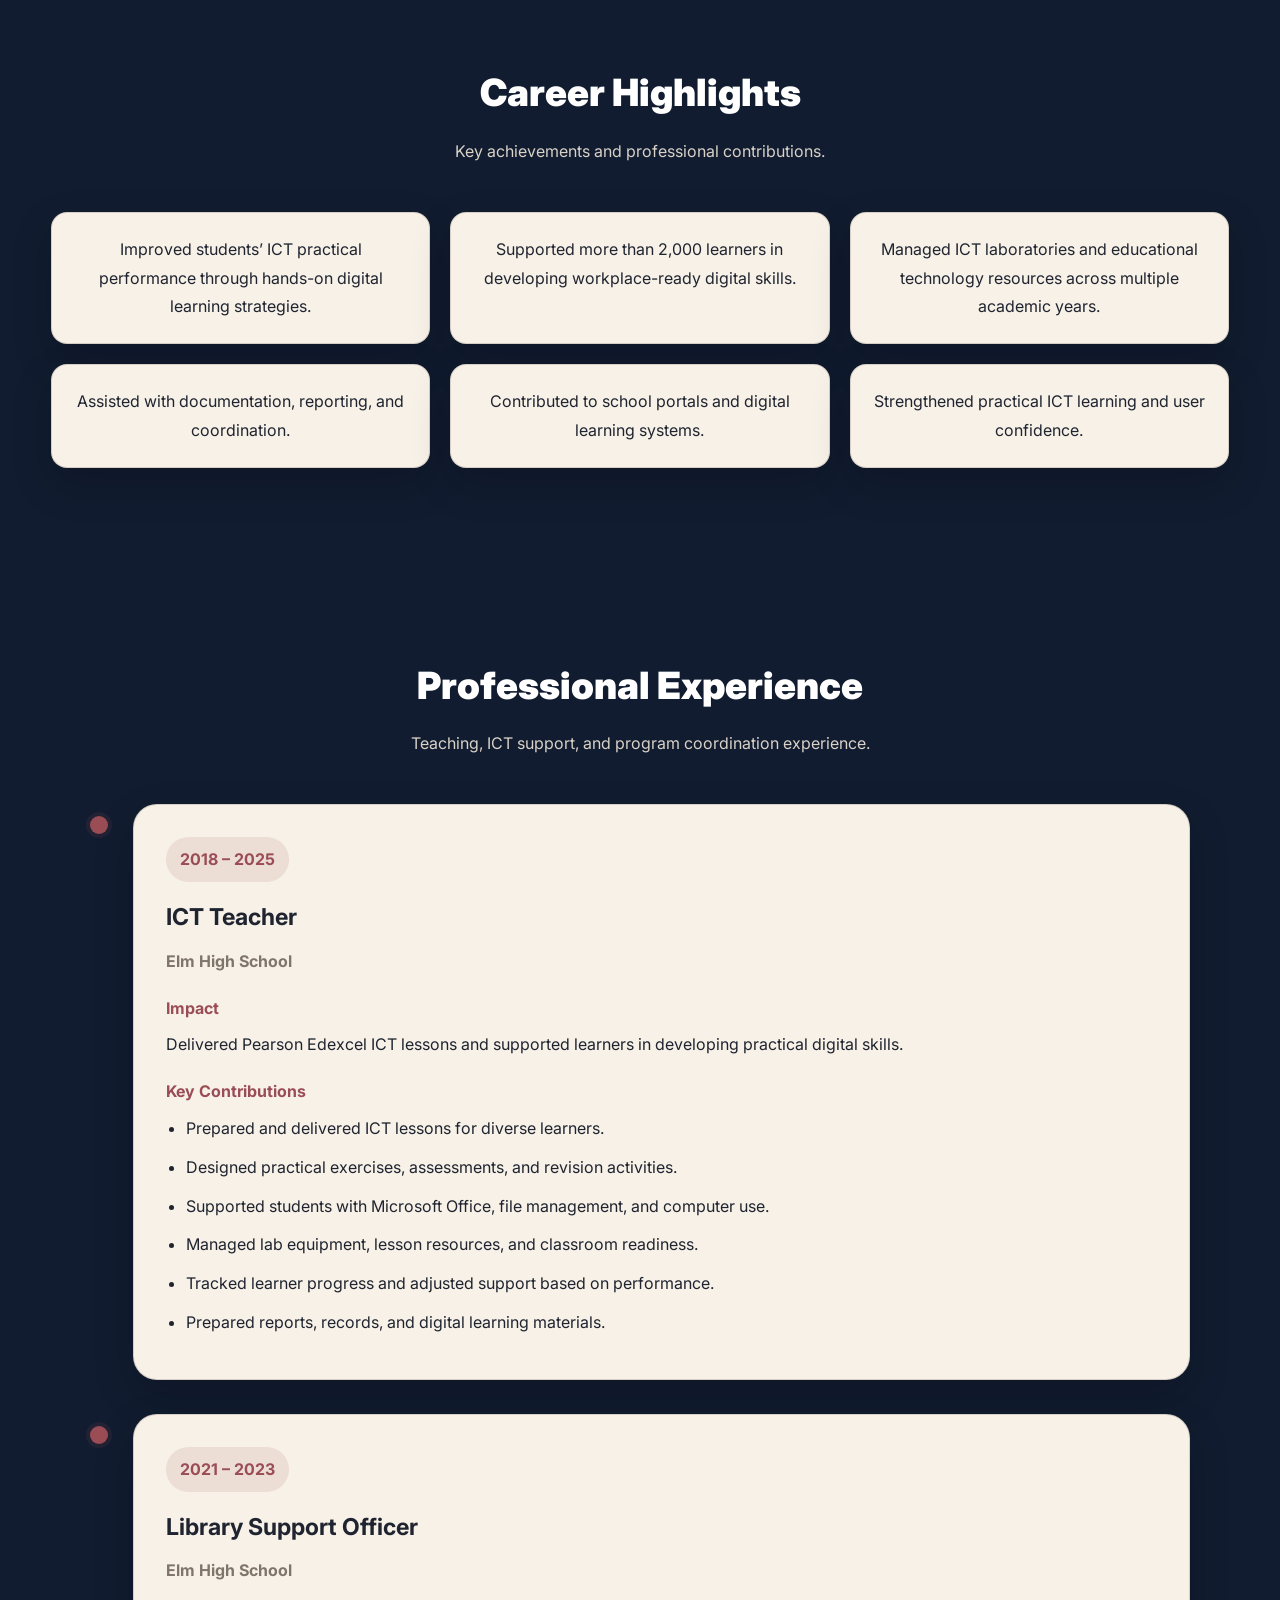
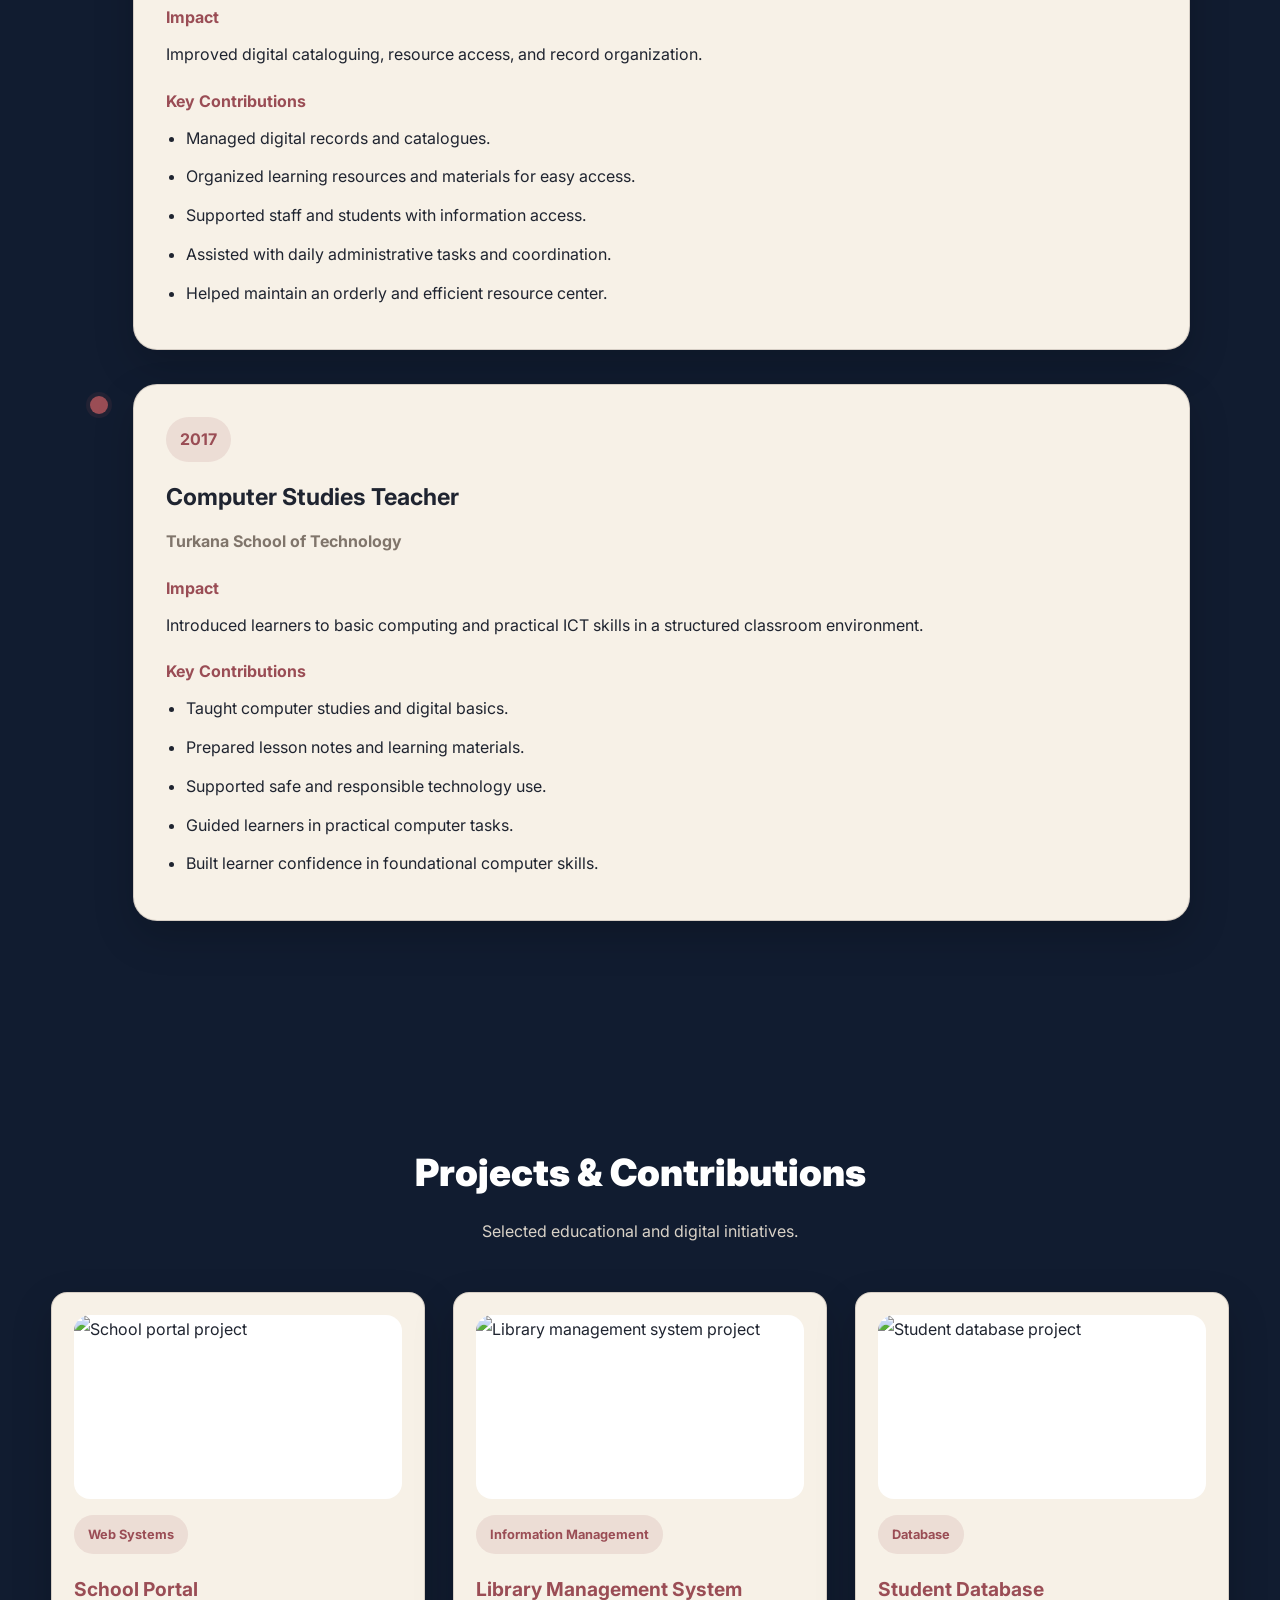
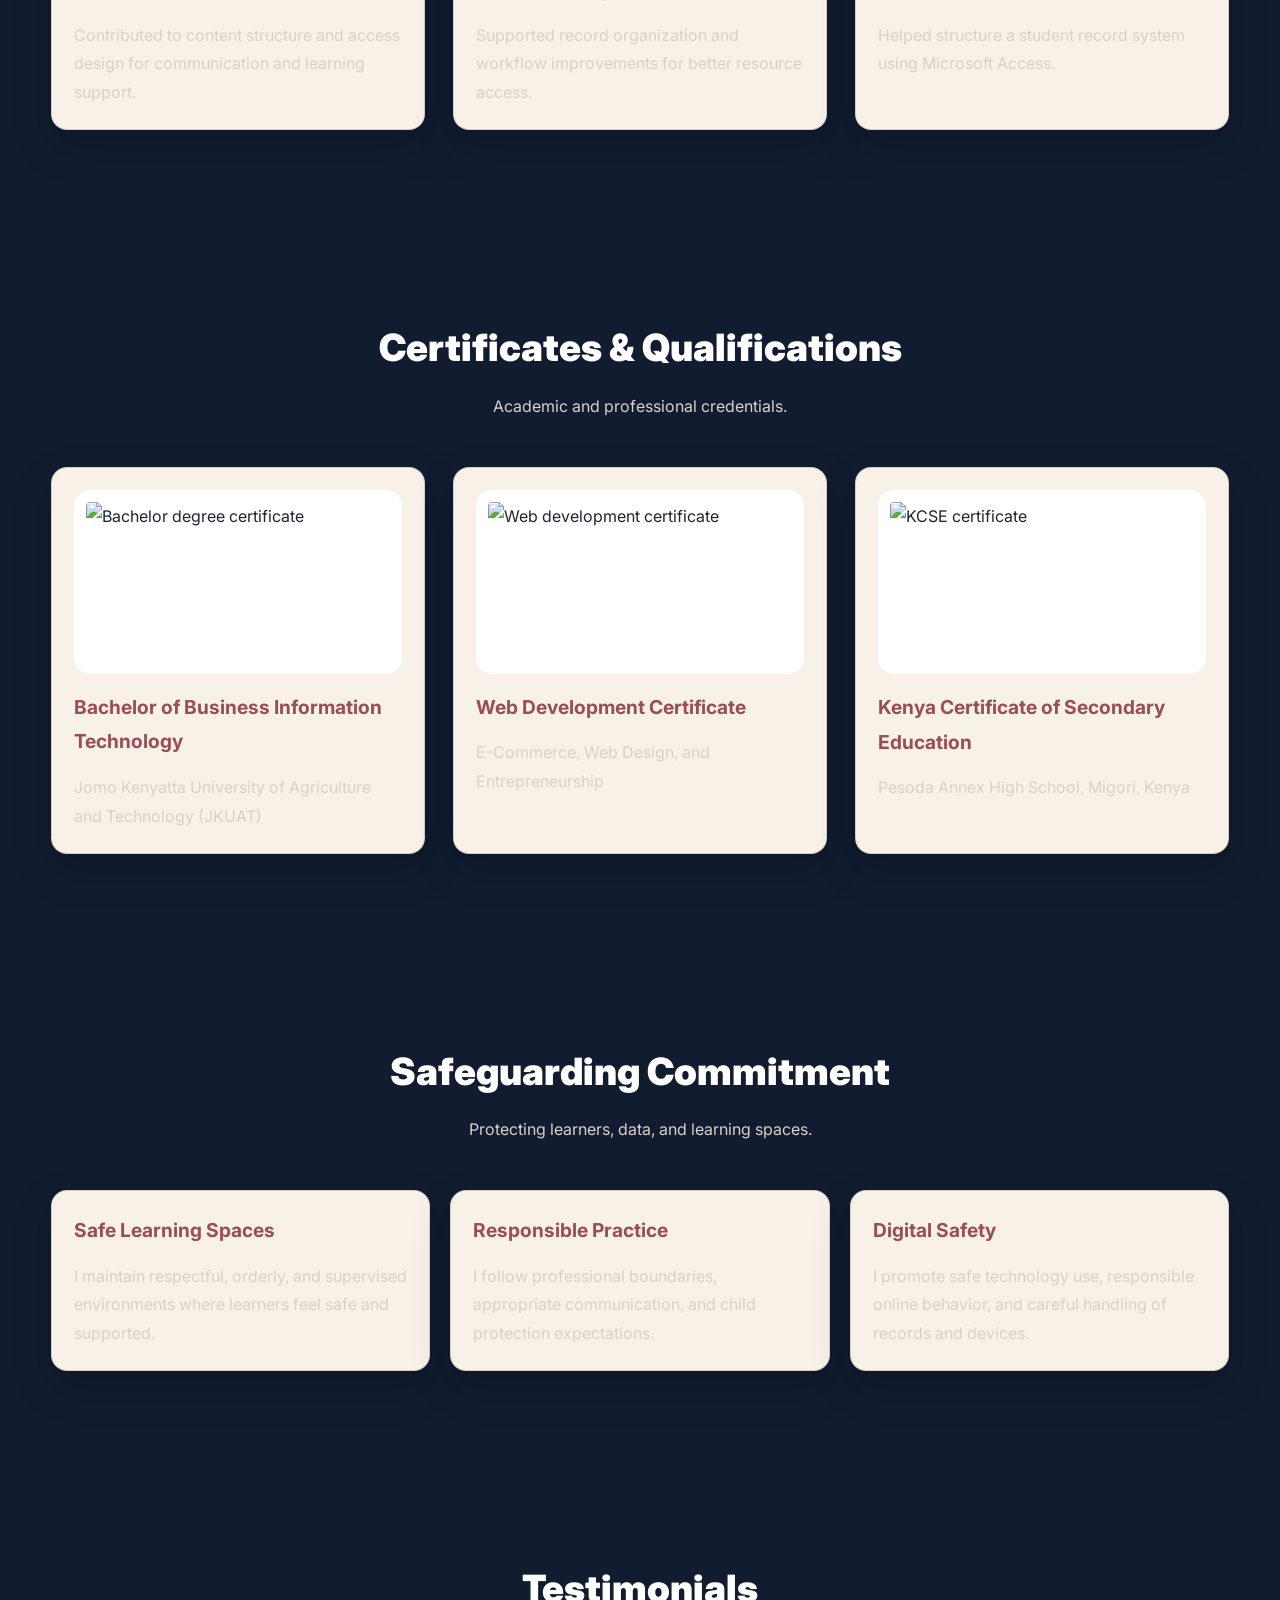
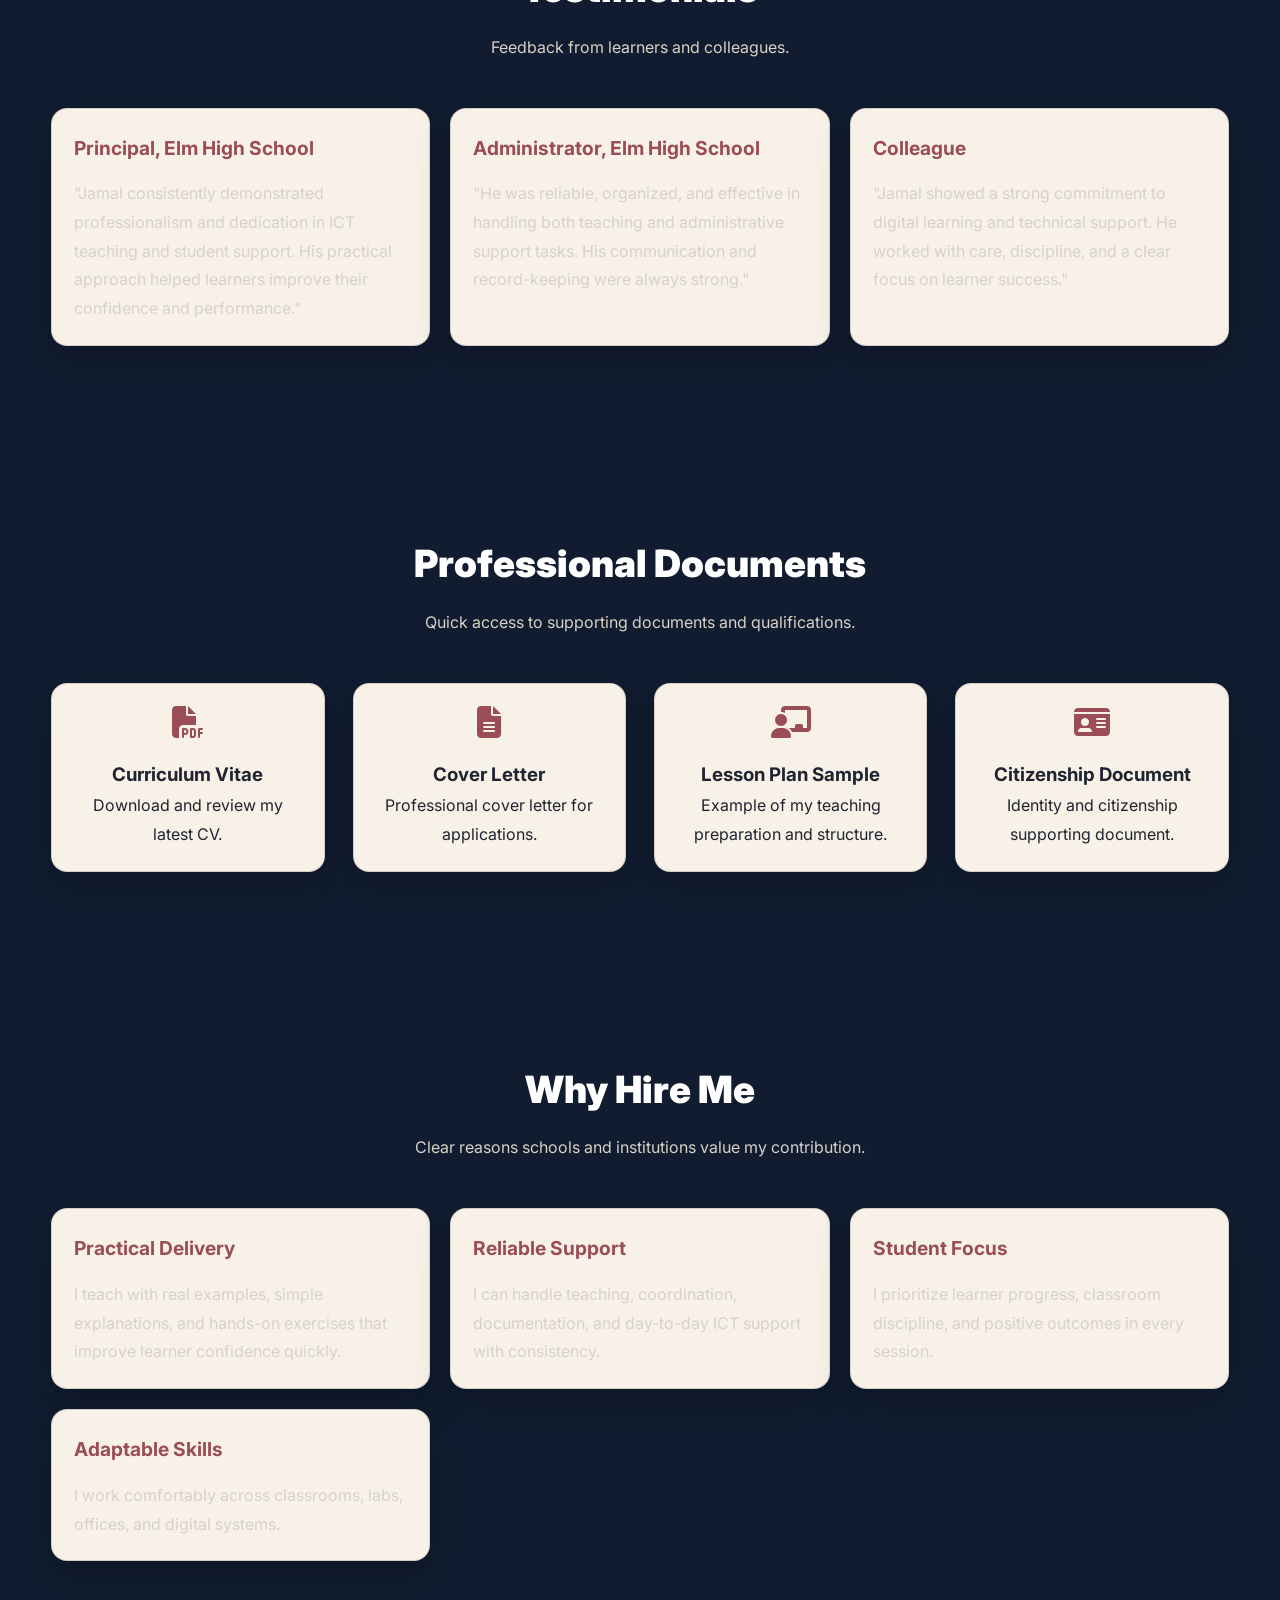
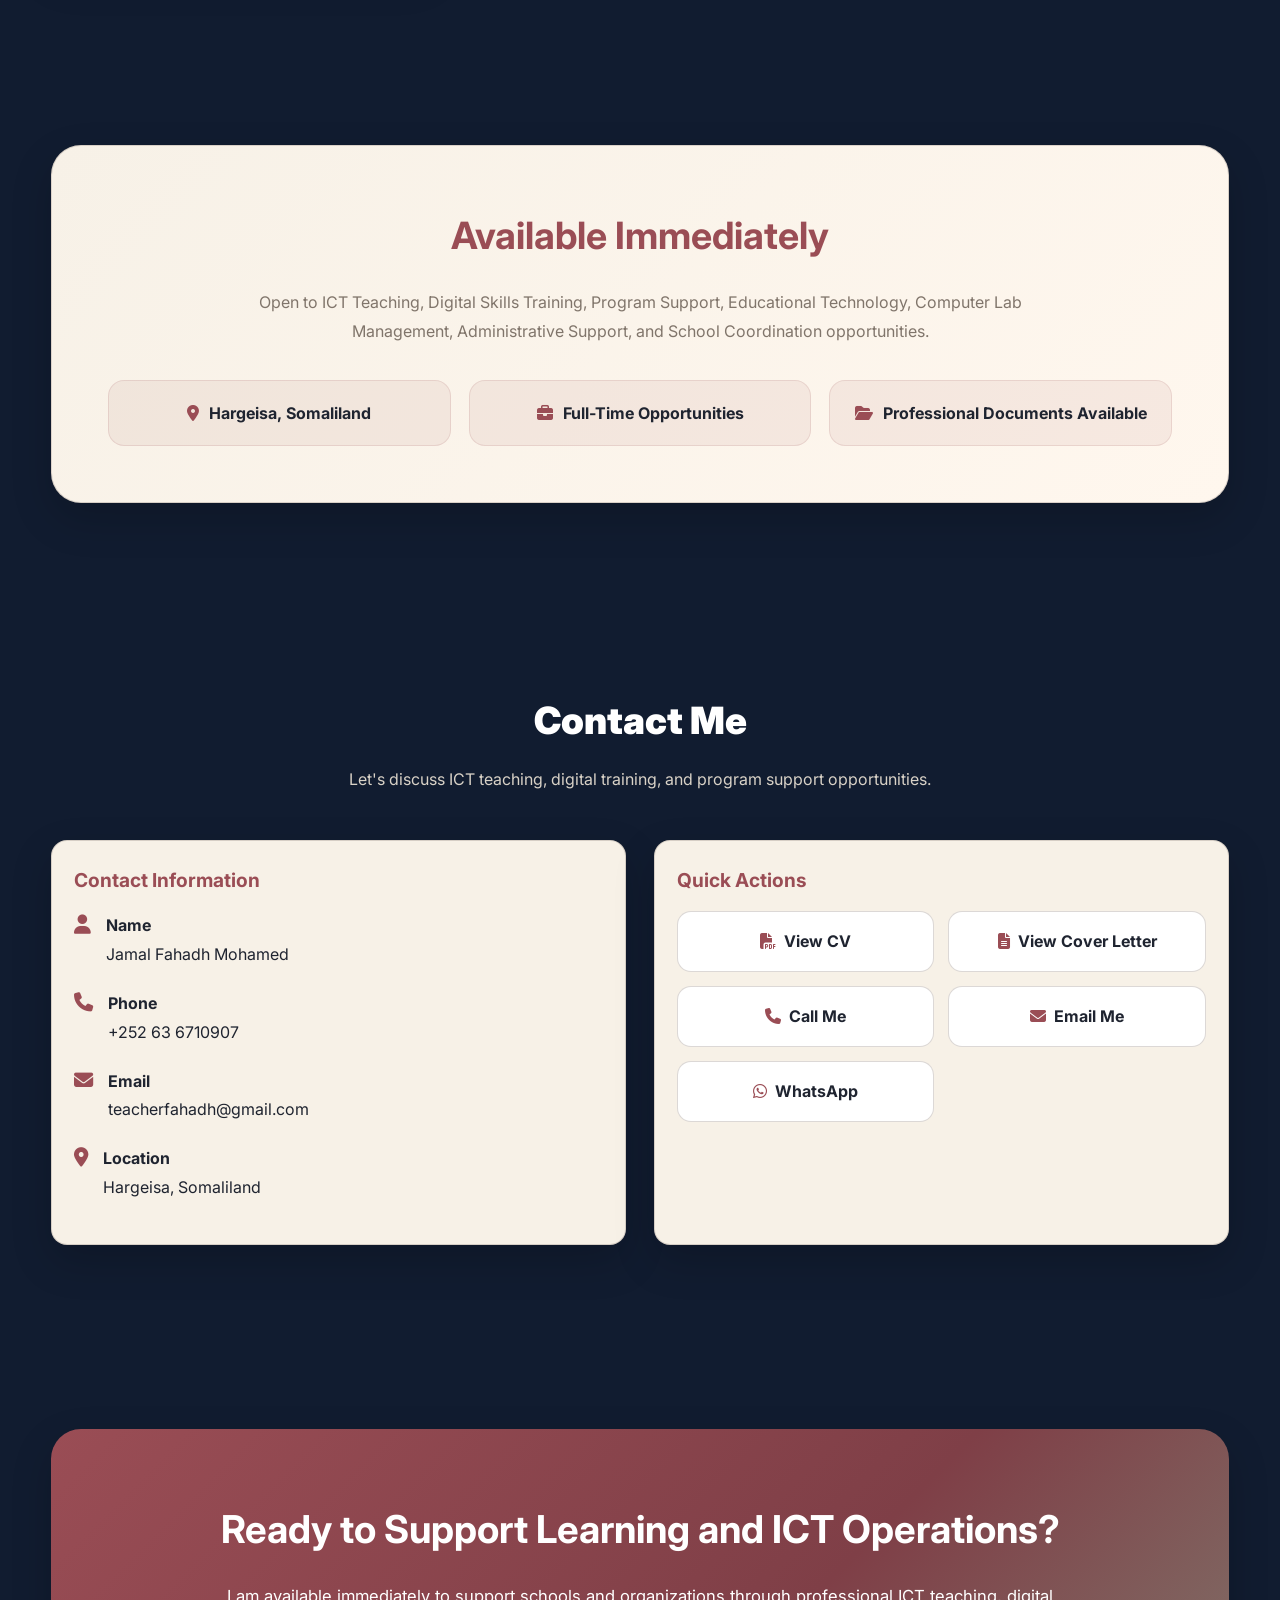
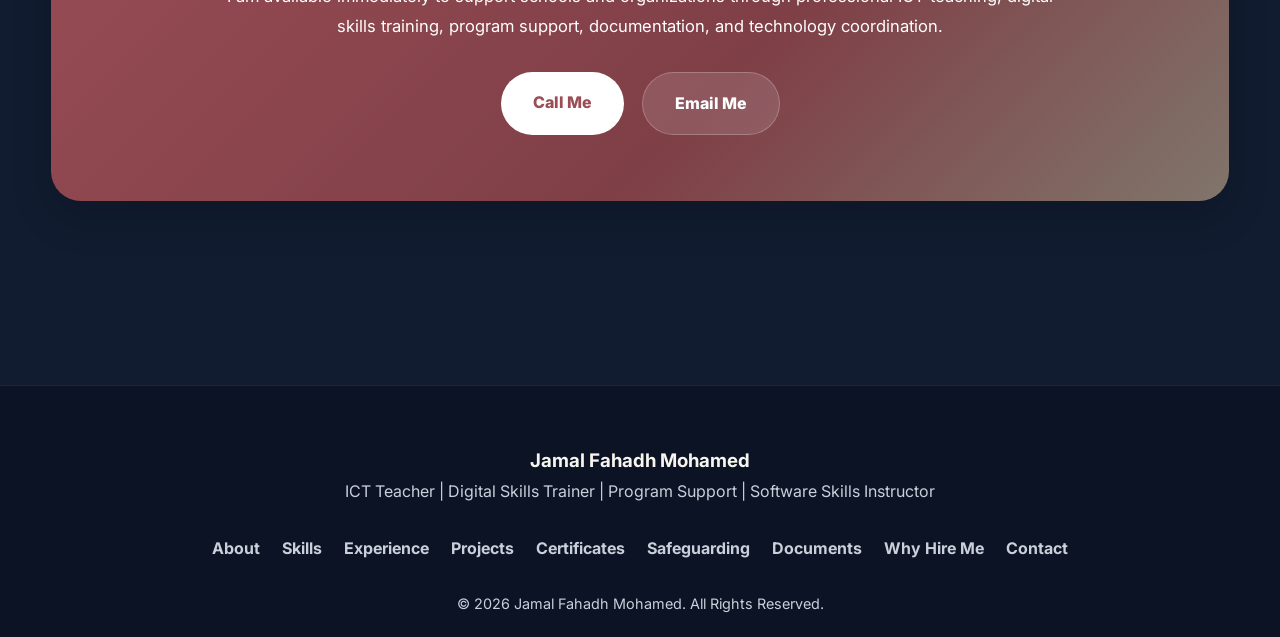
==== commit 74b12f53: "Update index.html" ====
--- a/index.html
+++ b/index.html
@@ -7,7 +7,7 @@
   <meta name="description" content="Jamal Fahadh Mohamed is an ICT teacher, digital skills trainer, and program support professional in Hargeisa, Somaliland." />
   <meta name="keywords" content="ICT Teacher, Digital Skills Trainer, Program Support, Software Skills Instructor, Hargeisa Somaliland" />
   <meta name="author" content="Jamal Fahadh Mohamed" />
-  <meta name="theme-color" content="#fceed1" />
+  <meta name="theme-color" content="#111c30" />
 
   <link rel="preconnect" href="https://fonts.googleapis.com" />
   <link rel="preconnect" href="https://fonts.gstatic.com" crossorigin />
@@ -16,16 +16,17 @@
 
   <style>
     :root{
-      --bg:#fceed1;
-      --surface:#fffaf0;
-      --surface-2:#fff1d9;
-      --purple:#7d3cff;
-      --yellow:#f2d53c;
-      --red:#c80e13;
-      --text:#1f1f24;
-      --muted:#5f5a66;
-      --border:#e7d6b4;
-      --shadow:0 16px 40px rgba(56,35,90,.12);
+      --primary:#111c30;
+      --secondary:#182643;
+      --accent:#9a4d55;
+      --neutral:#80756b;
+      --surface:#f7f1e7;
+      --surface-2:#eee4d7;
+      --text:#f8f5ef;
+      --dark-text:#1f2430;
+      --muted:#d9d2c7;
+      --border:rgba(128,117,107,.28);
+      --shadow:0 16px 40px rgba(0,0,0,.18);
       --container:1200px;
     }
 
@@ -42,7 +43,7 @@
     }
 
     body{
-      background:var(--bg);
+      background:var(--primary);
       color:var(--text);
       line-height:1.8;
       overflow-x:hidden;
@@ -101,7 +102,7 @@
       font-size:2.35rem;
       font-weight:900;
       margin-bottom:10px;
-      color:var(--purple);
+      color:#fff;
     }
 
     .section-title p{
@@ -116,9 +117,9 @@
       left:0;
       width:100%;
       z-index:999;
-      background:rgba(252,238,209,.92);
+      background:rgba(17,28,48,.94);
       backdrop-filter:blur(12px);
-      border-bottom:1px solid rgba(125,60,255,.12);
+      border-bottom:1px solid rgba(255,255,255,.08);
     }
 
     .navbar{
@@ -137,16 +138,15 @@
       font-weight:800;
       font-size:1.05rem;
       white-space:nowrap;
-      color:var(--text);
     }
 
     .logo-box{
-      background:var(--purple);
+      background:var(--accent);
       color:#fff;
       font-weight:900;
       padding:8px 10px;
       border-radius:10px;
-      box-shadow:0 10px 20px rgba(125,60,255,.18);
+      box-shadow:0 10px 20px rgba(154,77,85,.18);
     }
 
     .menu{
@@ -158,35 +158,34 @@
     }
 
     .menu a{
-      color:var(--text);
+      color:#fff;
       font-size:.92rem;
-      font-weight:700;
+      font-weight:600;
       transition:.3s;
     }
 
     .menu a:hover,
     .menu a:focus-visible{
-      color:var(--purple);
+      color:#f0d5d8;
       outline:none;
     }
 
     .cv-btn{
       padding:12px 20px;
-      border:1px solid rgba(125,60,255,.18);
+      border:1px solid rgba(255,255,255,.16);
       border-radius:12px;
       font-size:.85rem;
-      font-weight:800;
-      color:var(--purple);
-      background:#fff;
+      font-weight:700;
+      color:#fff;
       transition:.3s;
       white-space:nowrap;
       flex-shrink:0;
-      box-shadow:0 10px 24px rgba(0,0,0,.05);
+      background:rgba(255,255,255,.05);
     }
 
     .cv-btn:hover,
     .cv-btn:focus-visible{
-      background:var(--purple);
+      background:var(--accent);
       color:#fff;
       outline:none;
     }
@@ -197,12 +196,12 @@
       cursor:pointer;
       background:none;
       border:none;
-      color:var(--purple);
+      color:#fff;
       flex-shrink:0;
     }
 
     .menu-toggle:focus-visible{
-      outline:2px solid var(--purple);
+      outline:2px solid #fff;
       outline-offset:4px;
       border-radius:10px;
     }
@@ -211,10 +210,11 @@
       padding-top:148px;
       padding-bottom:108px;
       background:
-        radial-gradient(circle at top right, rgba(125,60,255,.16) 0%, transparent 30%),
-        radial-gradient(circle at bottom left, rgba(242,213,60,.18) 0%, transparent 28%),
-        linear-gradient(180deg, #fceed1 0%, #f9e4b7 100%);
+        radial-gradient(circle at top right, rgba(154,77,85,.24) 0%, transparent 32%),
+        radial-gradient(circle at bottom left, rgba(128,117,107,.18) 0%, transparent 28%),
+        linear-gradient(135deg, #111c30 0%, #15233d 58%, #0d1527 100%);
       overflow:hidden;
+      position:relative;
     }
 
     .hero-grid{
@@ -225,6 +225,8 @@
       max-width:1200px;
       margin:0 auto;
       padding:0 32px;
+      position:relative;
+      z-index:1;
     }
 
     .hero-copy{
@@ -262,17 +264,17 @@
       font-weight:900;
       line-height:1.06;
       margin-bottom:14px;
-      color:var(--purple);
+      color:#fff;
     }
 
     .hero h1 span{
-      color:var(--red);
+      color:var(--accent);
     }
 
     .hero-role{
       display:inline-block;
       padding:10px 18px;
-      background:var(--purple);
+      background:var(--accent);
       color:#fff;
       font-weight:800;
       font-size:.85rem;
@@ -280,7 +282,7 @@
       border-radius:10px;
       margin-bottom:22px;
       letter-spacing:.4px;
-      box-shadow:0 10px 20px rgba(125,60,255,.16);
+      box-shadow:0 10px 20px rgba(154,77,85,.16);
     }
 
     .hero-subtitle,
@@ -294,14 +296,13 @@
     .testimonial-card p,
     .why-card p,
     .safeguard-card p{
-      color:var(--muted);
+      color:#d7d1c8;
     }
 
     .hero-subtitle{
       font-size:1.12rem;
       font-weight:700;
       margin-bottom:18px;
-      color:var(--text);
     }
 
     .hero-description{
@@ -311,10 +312,10 @@
       margin-left:auto;
       margin-right:auto;
       padding:18px 20px;
-      background:rgba(255,255,255,.6);
-      border-left:5px solid var(--purple);
+      background:rgba(255,255,255,.06);
+      border-left:5px solid var(--accent);
       border-radius:14px;
-      box-shadow:var(--shadow);
+      backdrop-filter:blur(8px);
     }
 
     .hero-badges{
@@ -326,27 +327,26 @@
     .hero-badge{
       padding:12px 18px;
       border-radius:999px;
-      background:#fff;
-      border:1px solid rgba(125,60,255,.14);
+      background:rgba(255,255,255,.05);
+      border:1px solid rgba(255,255,255,.10);
       font-weight:800;
       font-size:.9rem;
-      color:var(--text);
-      box-shadow:0 8px 18px rgba(0,0,0,.08);
+      color:#fff;
     }
 
     .hero-badge:nth-child(2){
-      background:rgba(125,60,255,.12);
-      color:var(--purple);
+      background:rgba(154,77,85,.12);
+      border-color:rgba(154,77,85,.22);
     }
 
     .hero-badge:nth-child(3){
-      background:rgba(242,213,60,.22);
-      color:#7a5a00;
+      background:rgba(128,117,107,.16);
+      border-color:rgba(128,117,107,.26);
     }
 
     .hero-badge:nth-child(4){
-      background:rgba(200,14,19,.12);
-      color:var(--red);
+      background:rgba(154,77,85,.18);
+      border-color:rgba(154,77,85,.28);
     }
 
     .profile-wrapper{
@@ -359,7 +359,7 @@
       width:500px;
       height:500px;
       padding:12px;
-      background:linear-gradient(135deg,var(--purple),var(--yellow));
+      background:linear-gradient(135deg,var(--accent),var(--neutral));
       border-radius:24px;
       box-shadow:var(--shadow);
       overflow:hidden;
@@ -371,7 +371,7 @@
       object-fit:cover;
       object-position:center top;
       border-radius:18px;
-      border:6px solid var(--bg);
+      border:6px solid #111c30;
     }
 
     .snapshot{
@@ -391,12 +391,13 @@
       text-align:center;
       border:1px solid var(--border);
       box-shadow:var(--shadow);
+      color:var(--dark-text);
     }
 
     .snapshot-card h3{
       font-size:2.2rem;
       font-weight:900;
-      color:var(--purple);
+      color:var(--accent);
     }
 
     .executive-profile{
@@ -420,6 +421,7 @@
       border-radius:16px;
       border:1px solid var(--border);
       box-shadow:var(--shadow);
+      color:var(--dark-text);
     }
 
     .profile-card{
@@ -436,7 +438,7 @@
     .testimonial-card h3,
     .why-card h3,
     .safeguard-card h3{
-      color:var(--purple);
+      color:var(--accent);
       margin-bottom:14px;
       font-size:1.2rem;
     }
@@ -476,11 +478,11 @@
     .timeline-dot{
       width:18px;
       height:18px;
-      background:var(--yellow);
+      background:var(--accent);
       border-radius:50%;
       margin-top:12px;
       flex-shrink:0;
-      box-shadow:0 0 0 4px rgba(125,60,255,.12);
+      box-shadow:0 0 0 4px rgba(154,77,85,.12);
     }
 
     .timeline-content{
@@ -490,13 +492,14 @@
       flex:1;
       border:1px solid var(--border);
       box-shadow:var(--shadow);
+      color:var(--dark-text);
     }
 
     .timeline-year{
       display:inline-block;
       padding:8px 14px;
-      background:rgba(125,60,255,.12);
-      color:var(--purple);
+      background:rgba(154,77,85,.12);
+      color:var(--accent);
       font-weight:700;
       border-radius:999px;
       margin-bottom:15px;
@@ -504,12 +507,12 @@
 
     .timeline-content h3{
       margin-bottom:8px;
-      color:var(--text);
+      color:var(--dark-text);
       font-size:1.45rem;
     }
 
     .timeline-content h4{
-      color:var(--muted);
+      color:var(--neutral);
       margin-bottom:18px;
     }
 
@@ -518,7 +521,7 @@
     }
 
     .experience-block h5{
-      color:var(--red);
+      color:var(--accent);
       margin-bottom:8px;
       font-size:1rem;
     }
@@ -529,7 +532,7 @@
     }
 
     .experience-block li{
-      color:var(--muted);
+      color:var(--dark-text);
       margin-bottom:10px;
     }
 
@@ -565,8 +568,8 @@
 
     .project-tag{
       display:inline-block;
-      background:rgba(125,60,255,.12);
-      color:var(--purple);
+      background:rgba(154,77,85,.12);
+      color:var(--accent);
       padding:8px 14px;
       border-radius:999px;
       font-size:.8rem;
@@ -577,7 +580,7 @@
     .document-card{
       display:block;
       text-align:center;
-      color:var(--text);
+      color:var(--dark-text);
       transition:.3s;
     }
 
@@ -590,28 +593,29 @@
     .document-card i{
       font-size:2rem;
       margin-bottom:20px;
-      color:var(--purple);
+      color:var(--accent);
     }
 
     .availability-box{
-      background:linear-gradient(135deg,#fff,#fff7e4);
+      background:linear-gradient(135deg,var(--surface),#fff7ee);
       padding:56px;
       border-radius:30px;
       text-align:center;
       box-shadow:var(--shadow);
       border:1px solid var(--border);
+      color:var(--dark-text);
     }
 
     .availability-box h2{
       font-size:2.35rem;
       margin-bottom:18px;
-      color:var(--purple);
+      color:var(--accent);
     }
 
     .availability-box p{
       max-width:860px;
       margin:auto;
-      color:var(--muted);
+      color:var(--neutral);
     }
 
     .availability-items{
@@ -622,16 +626,16 @@
     }
 
     .availability-items div{
-      background:rgba(125,60,255,.08);
+      background:rgba(154,77,85,.08);
       padding:18px;
       border-radius:16px;
       font-weight:700;
-      color:var(--text);
-      border:1px solid rgba(125,60,255,.12);
+      color:var(--dark-text);
+      border:1px solid rgba(154,77,85,.14);
     }
 
     .availability-items i{
-      color:var(--purple);
+      color:var(--accent);
       margin-right:10px;
     }
 
@@ -646,11 +650,11 @@
       gap:15px;
       margin-bottom:20px;
       align-items:flex-start;
-      color:var(--muted);
+      color:var(--dark-text);
     }
 
     .contact-item i{
-      color:var(--purple);
+      color:var(--accent);
       font-size:1.2rem;
       margin-top:4px;
     }
@@ -666,7 +670,7 @@
       padding:15px;
       border-radius:14px;
       text-align:center;
-      color:var(--text);
+      color:var(--dark-text);
       border:1px solid var(--border);
       transition:.3s ease;
       font-weight:700;
@@ -676,16 +680,16 @@
     .action-btn:focus-visible{
       transform:translateY(-4px);
       outline:none;
-      background:rgba(125,60,255,.08);
+      background:rgba(154,77,85,.08);
     }
 
     .action-btn i{
       margin-right:8px;
-      color:var(--purple);
+      color:var(--accent);
     }
 
     .cta-box{
-      background:linear-gradient(135deg,var(--purple),#5f2dd8 55%,var(--yellow));
+      background:linear-gradient(135deg,var(--accent),#7f3f47 60%,var(--neutral));
       padding:66px 38px;
       border-radius:30px;
       text-align:center;
@@ -721,20 +725,21 @@
     }
 
     .btn-primary-cta{
-      background:var(--yellow);
-      color:#2b2200;
+      background:#fff;
+      color:var(--accent);
     }
 
     .btn-secondary-cta{
-      background:#fff;
-      color:var(--purple);
+      background:rgba(255,255,255,.12);
+      color:#fff;
+      border:1px solid rgba(255,255,255,.22);
     }
 
     footer{
       margin-top:92px;
       padding:58px 0 20px;
-      background:#fff7e4;
-      border-top:1px solid var(--border);
+      background:#0b1324;
+      border-top:1px solid rgba(255,255,255,.08);
     }
 
     .footer-content{
@@ -742,7 +747,7 @@
     }
 
     .footer-content p{
-      color:var(--muted);
+      color:#c9d0db;
     }
 
     .footer-links{
@@ -754,18 +759,18 @@
     }
 
     .footer-links a{
-      color:var(--text);
+      color:#c9d0db;
       font-weight:700;
     }
 
     .footer-links a:hover,
     .footer-links a:focus-visible{
-      color:var(--purple);
+      color:#fff;
       outline:none;
     }
 
     .copyright{
-      color:var(--muted);
+      color:#97a2b4;
       font-size:.9rem;
     }
 
@@ -785,14 +790,14 @@
 
     .call-float{
       bottom:100px;
-      background:var(--yellow);
+      background:var(--neutral);
       font-size:1.3rem;
-      color:#000;
+      color:#fff;
     }
 
     .whatsapp-float{
       bottom:25px;
-      background:var(--red);
+      background:var(--accent);
       font-size:1.5rem;
       color:#fff;
     }
@@ -814,7 +819,7 @@
         position:absolute;
         top:80px;
         right:0;
-        background:#fffaf0;
+        background:#fff;
         flex-direction:column;
         padding:20px;
         border-radius:16px;
@@ -824,6 +829,10 @@
         border:1px solid var(--border);
       }
 
+      .menu a{
+        color:var(--dark-text);
+      }
+
       .menu.show{
         display:flex;
       }
@@ -889,11 +898,6 @@
 
       .footer-links{
         gap:14px;
-      }
-
-      .competency-card li{
-        flex-direction:column;
-        align-items:flex-start;
       }
 
       .profile-ring{
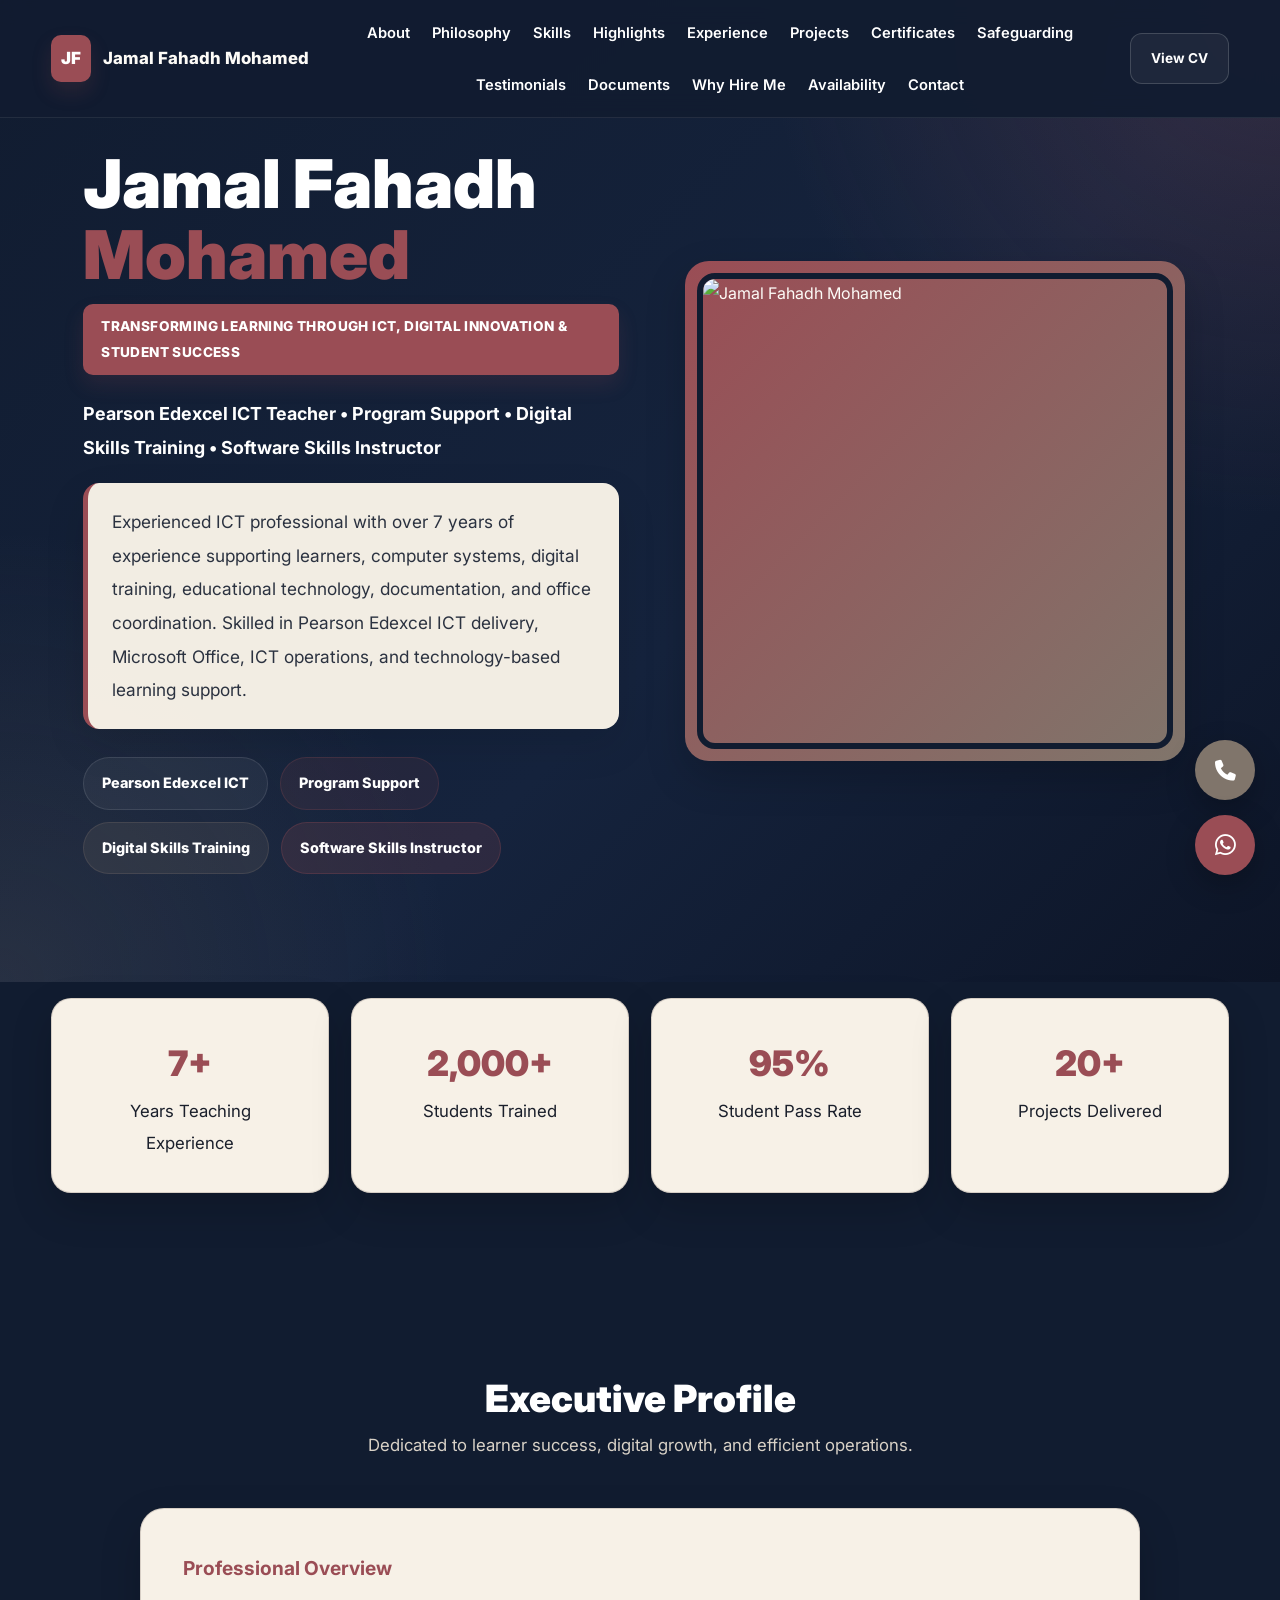
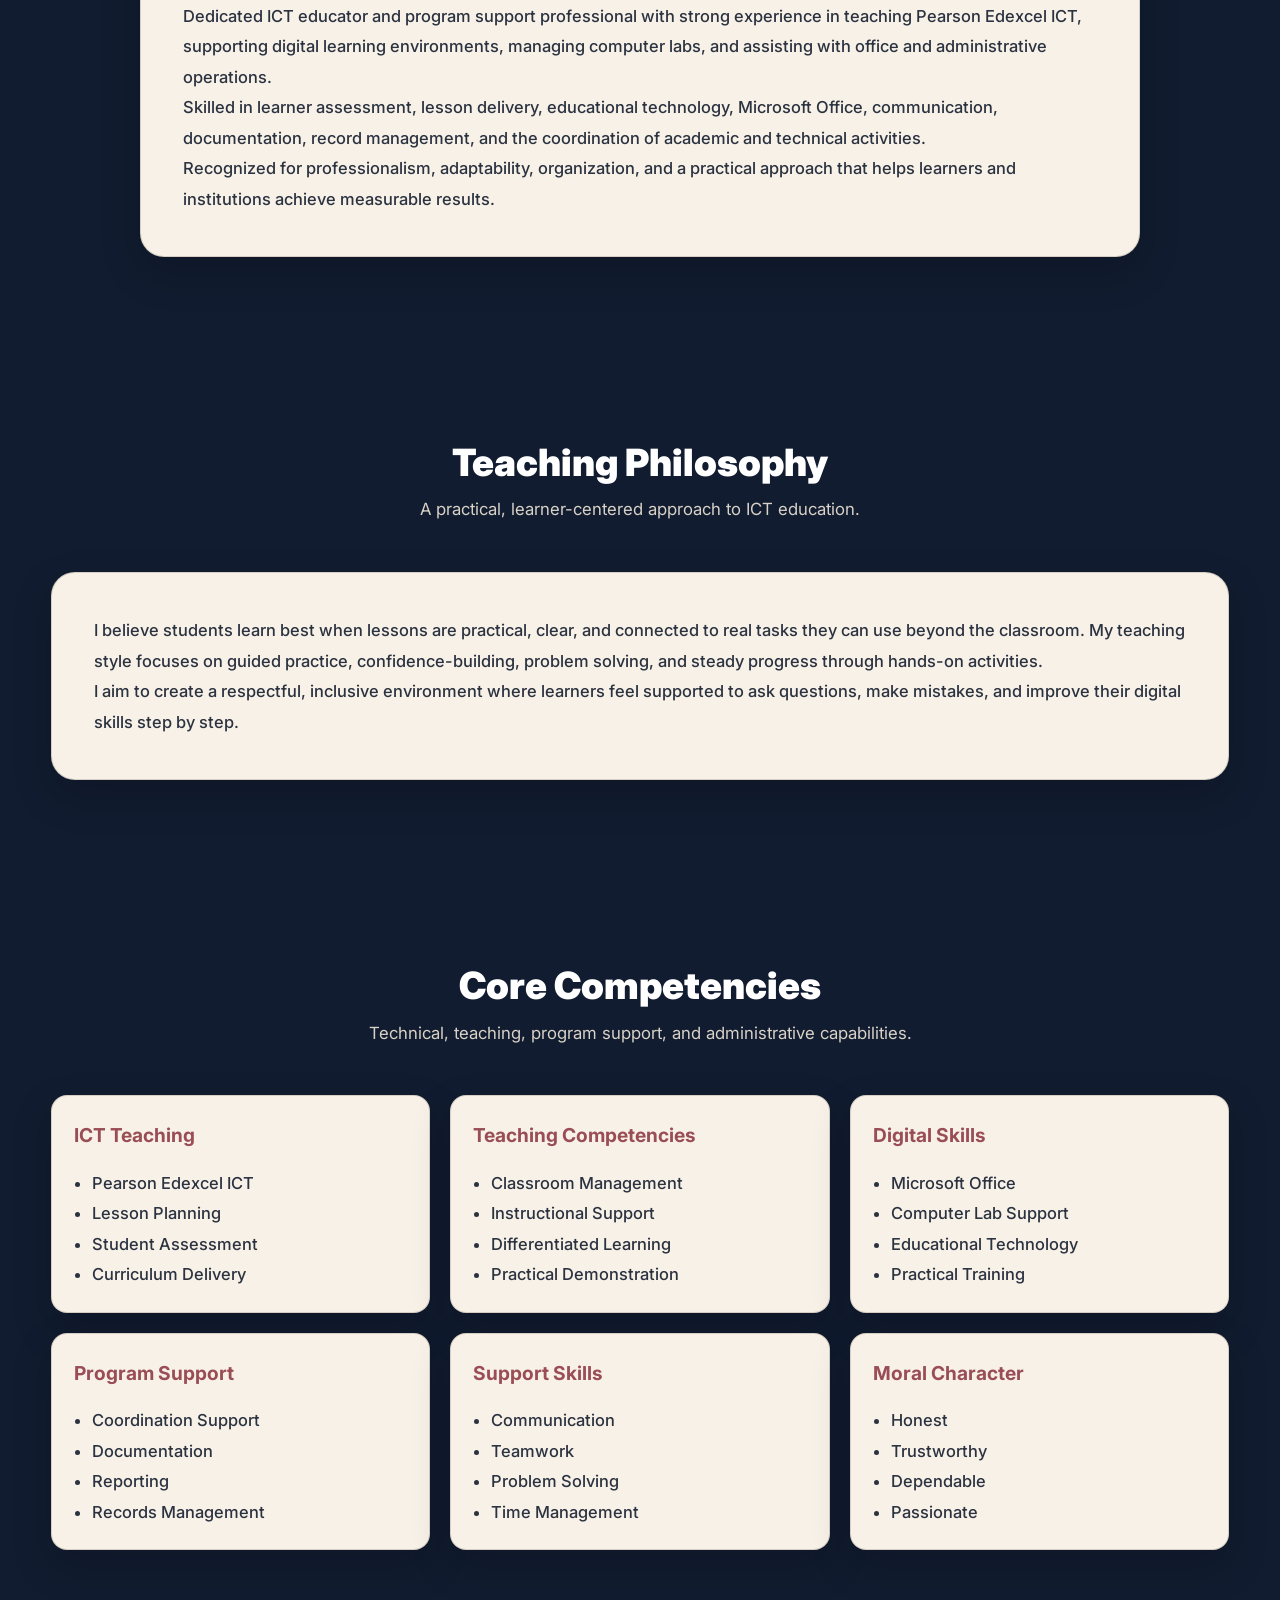
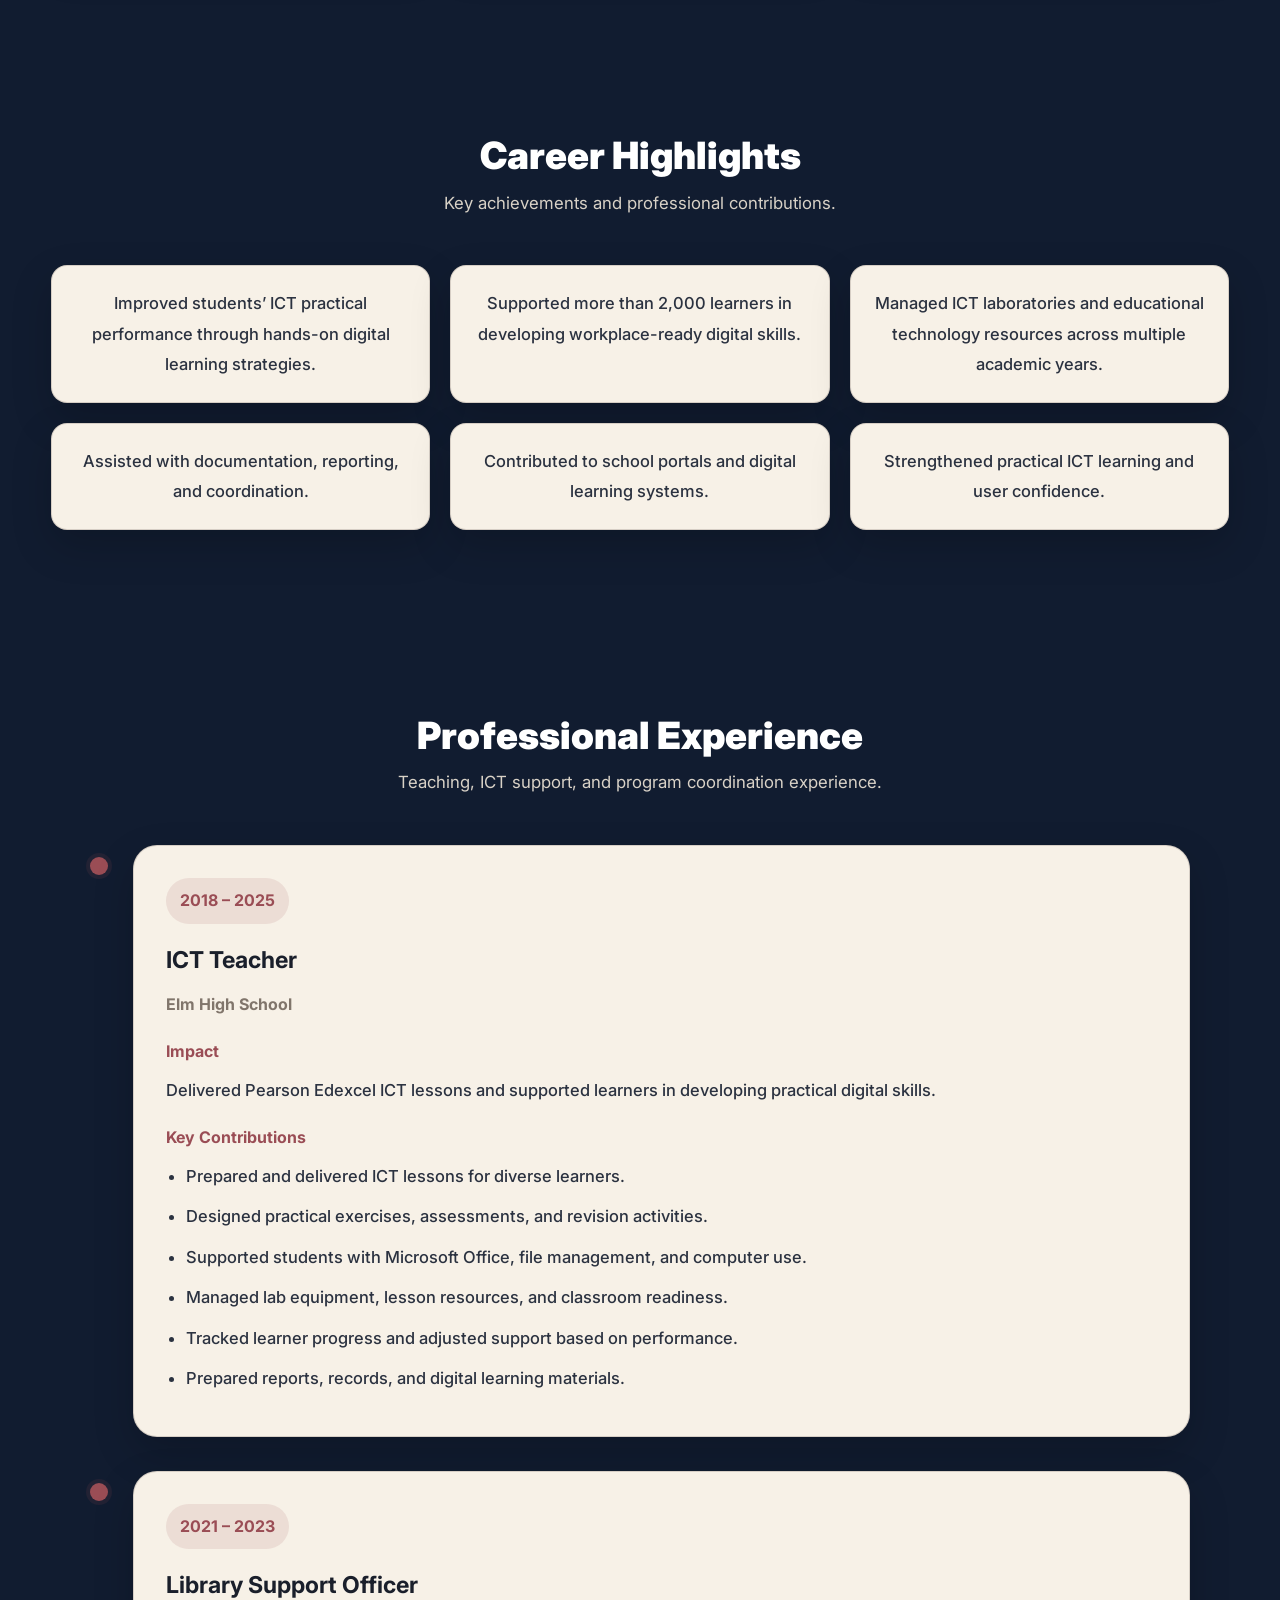
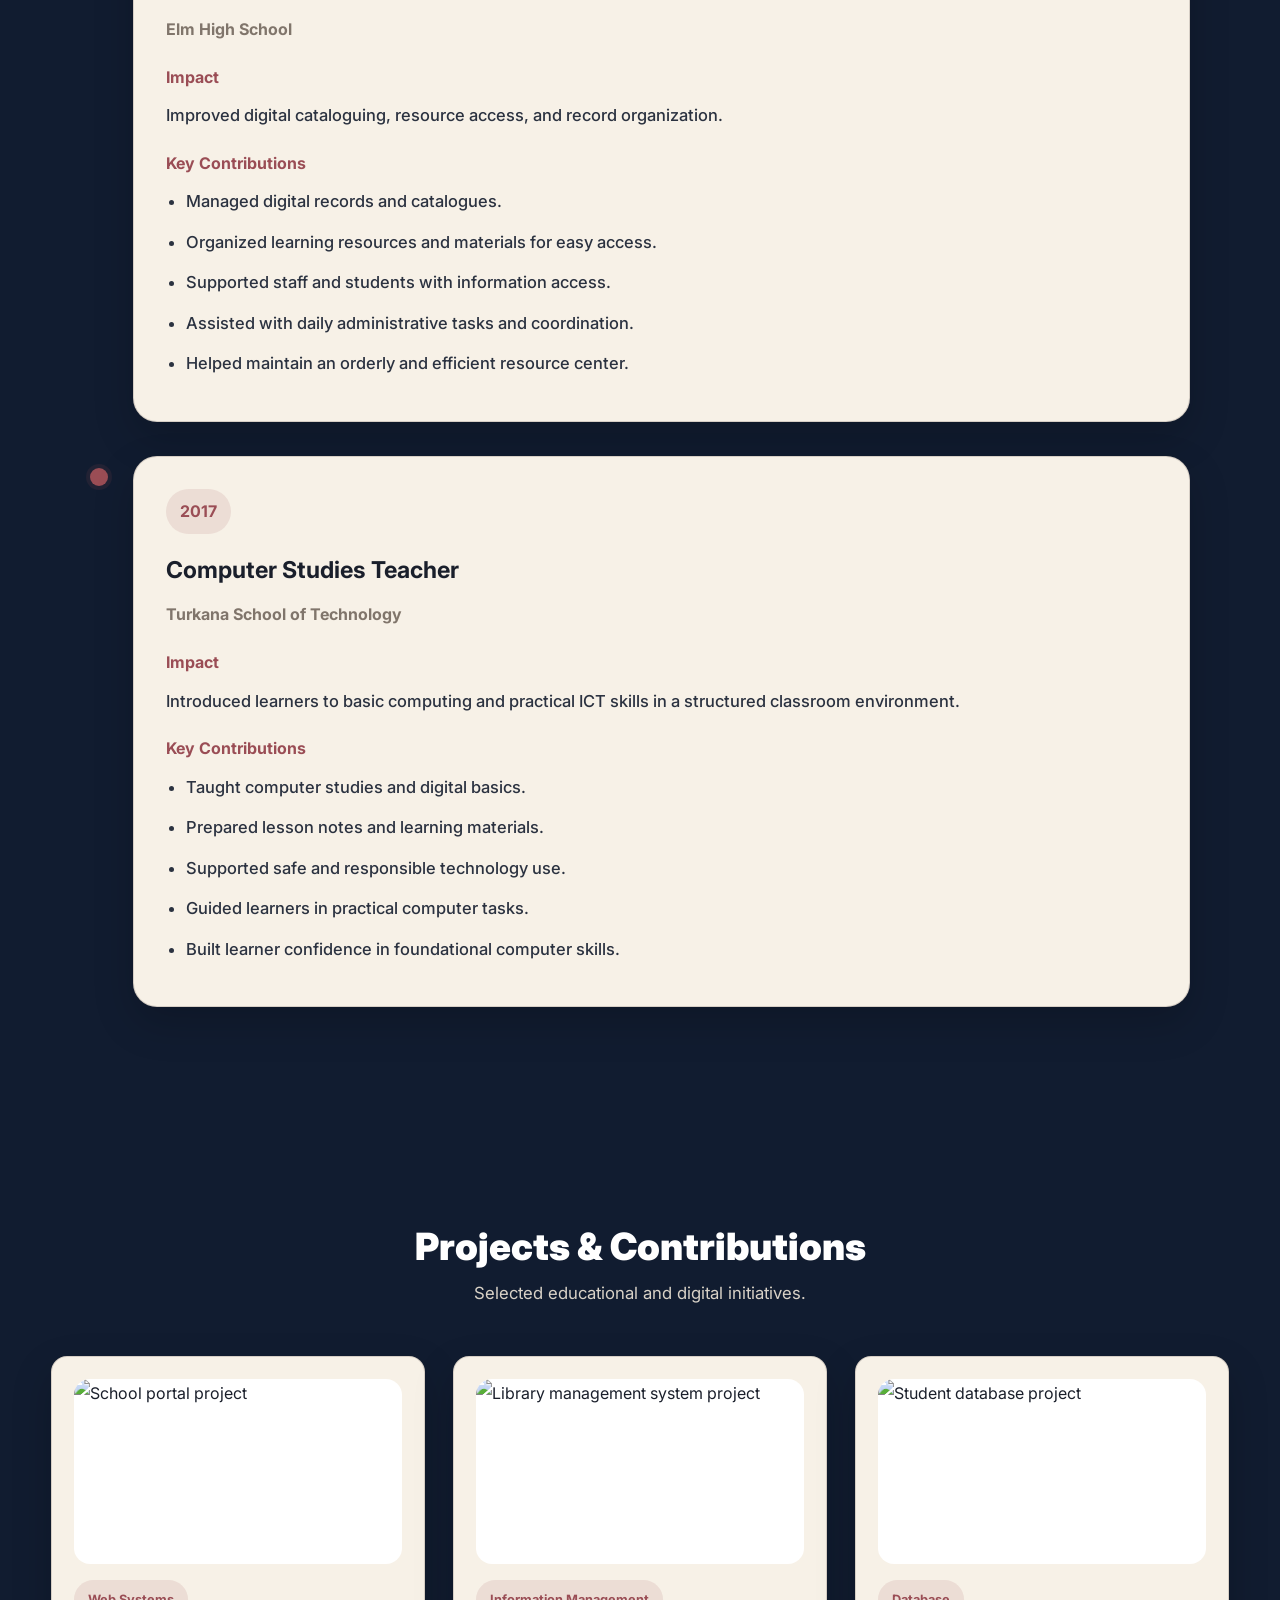
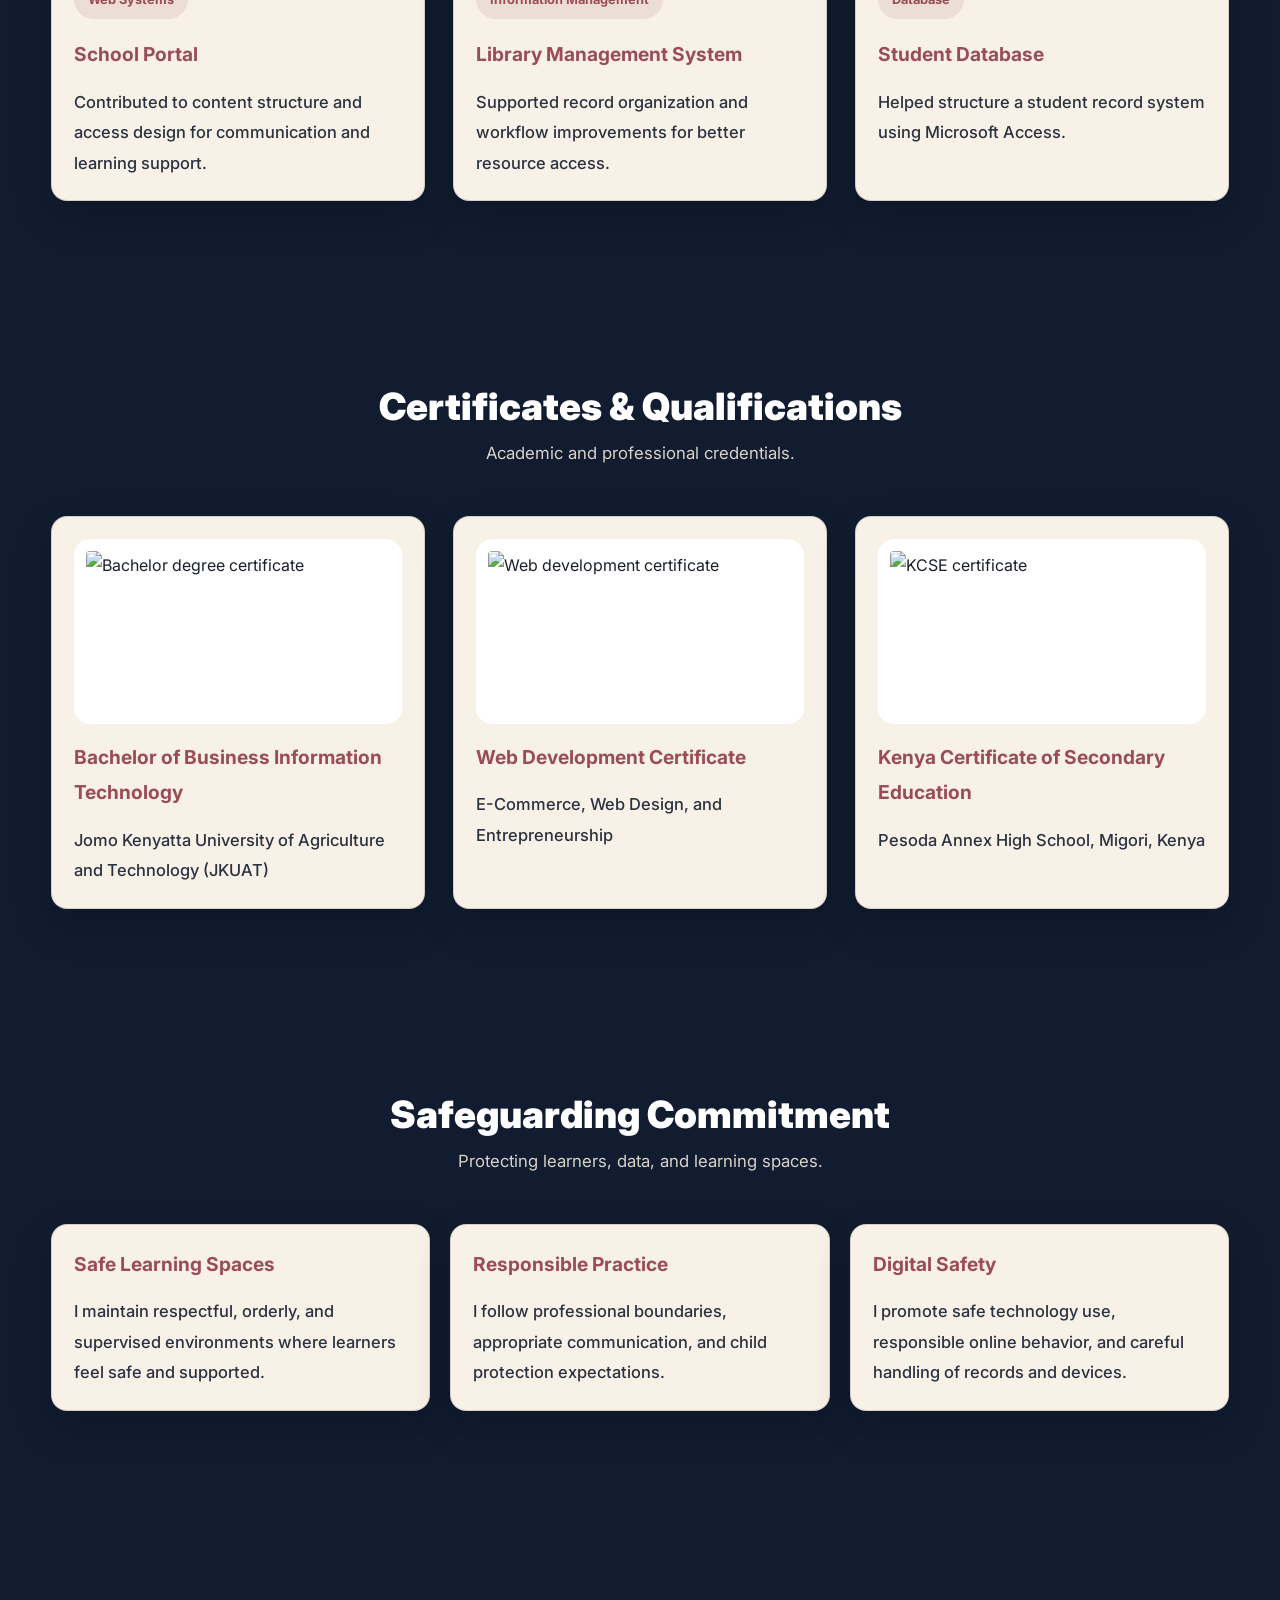
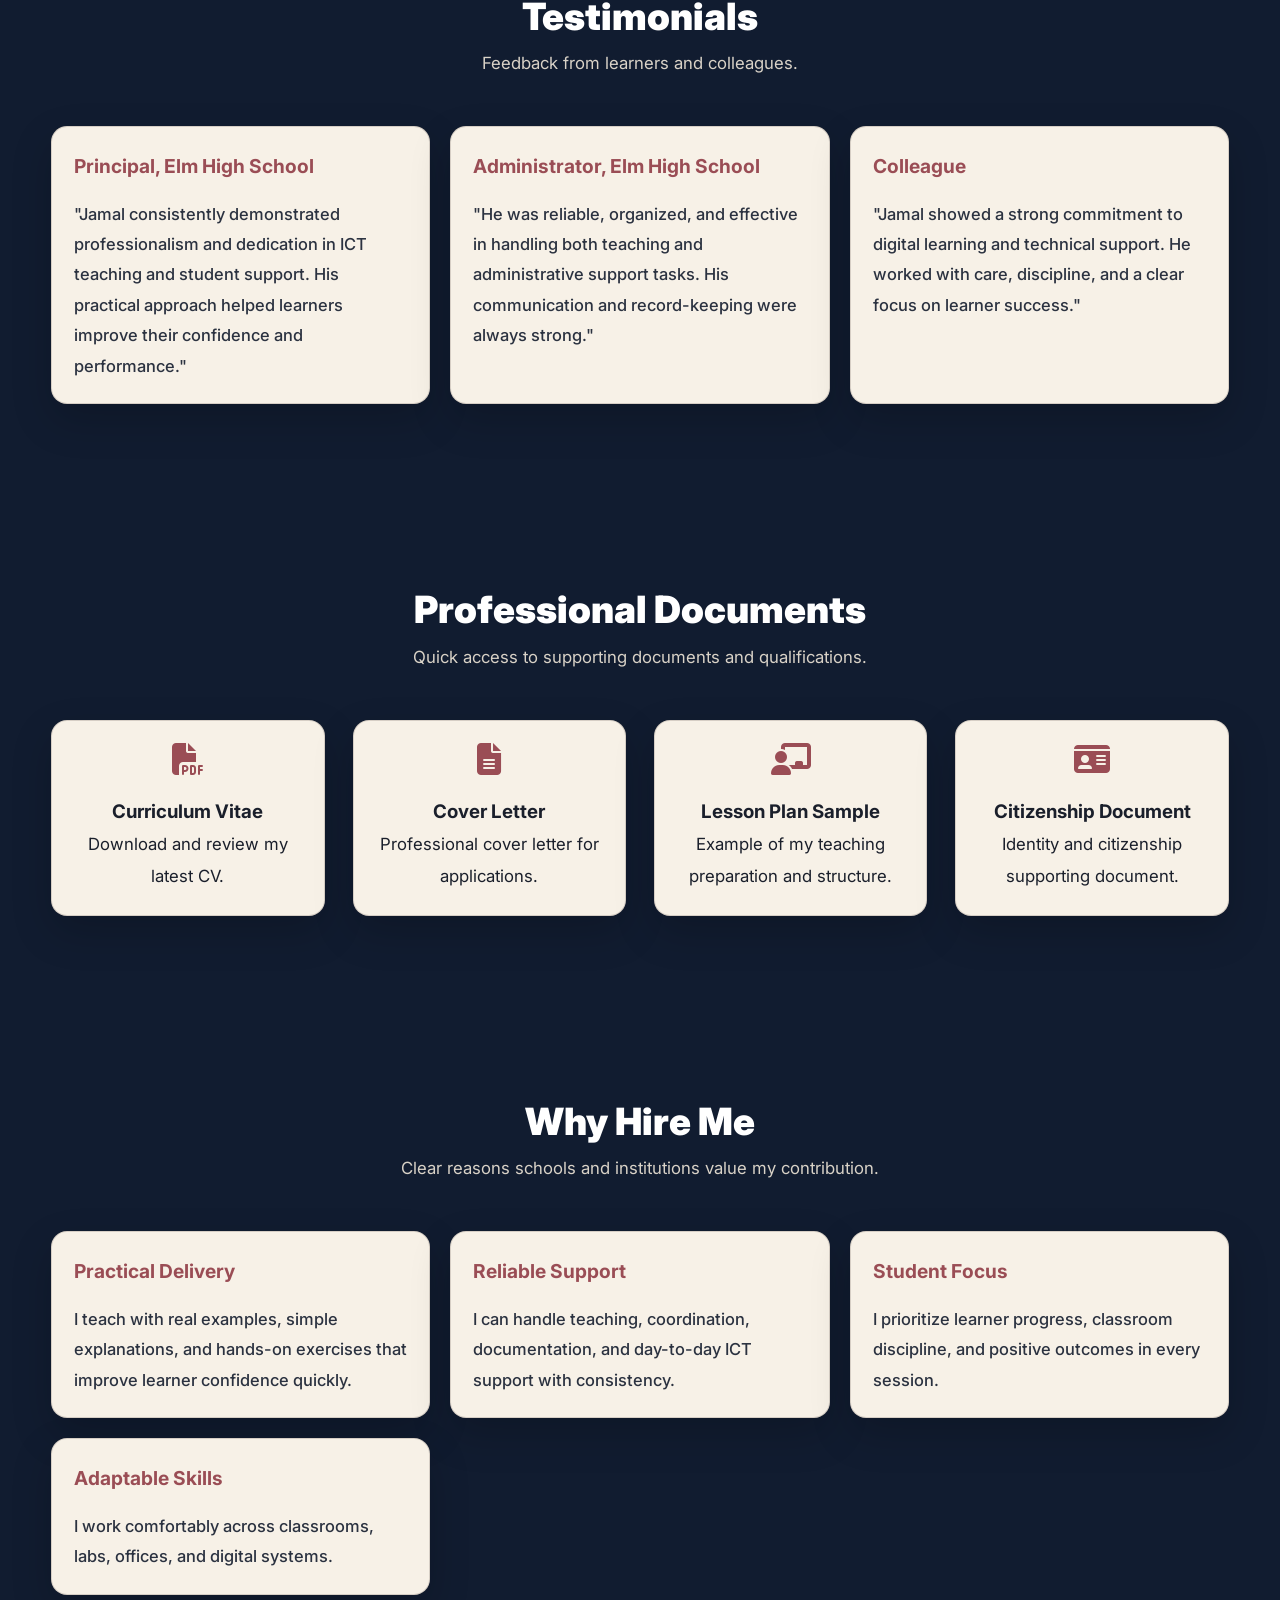
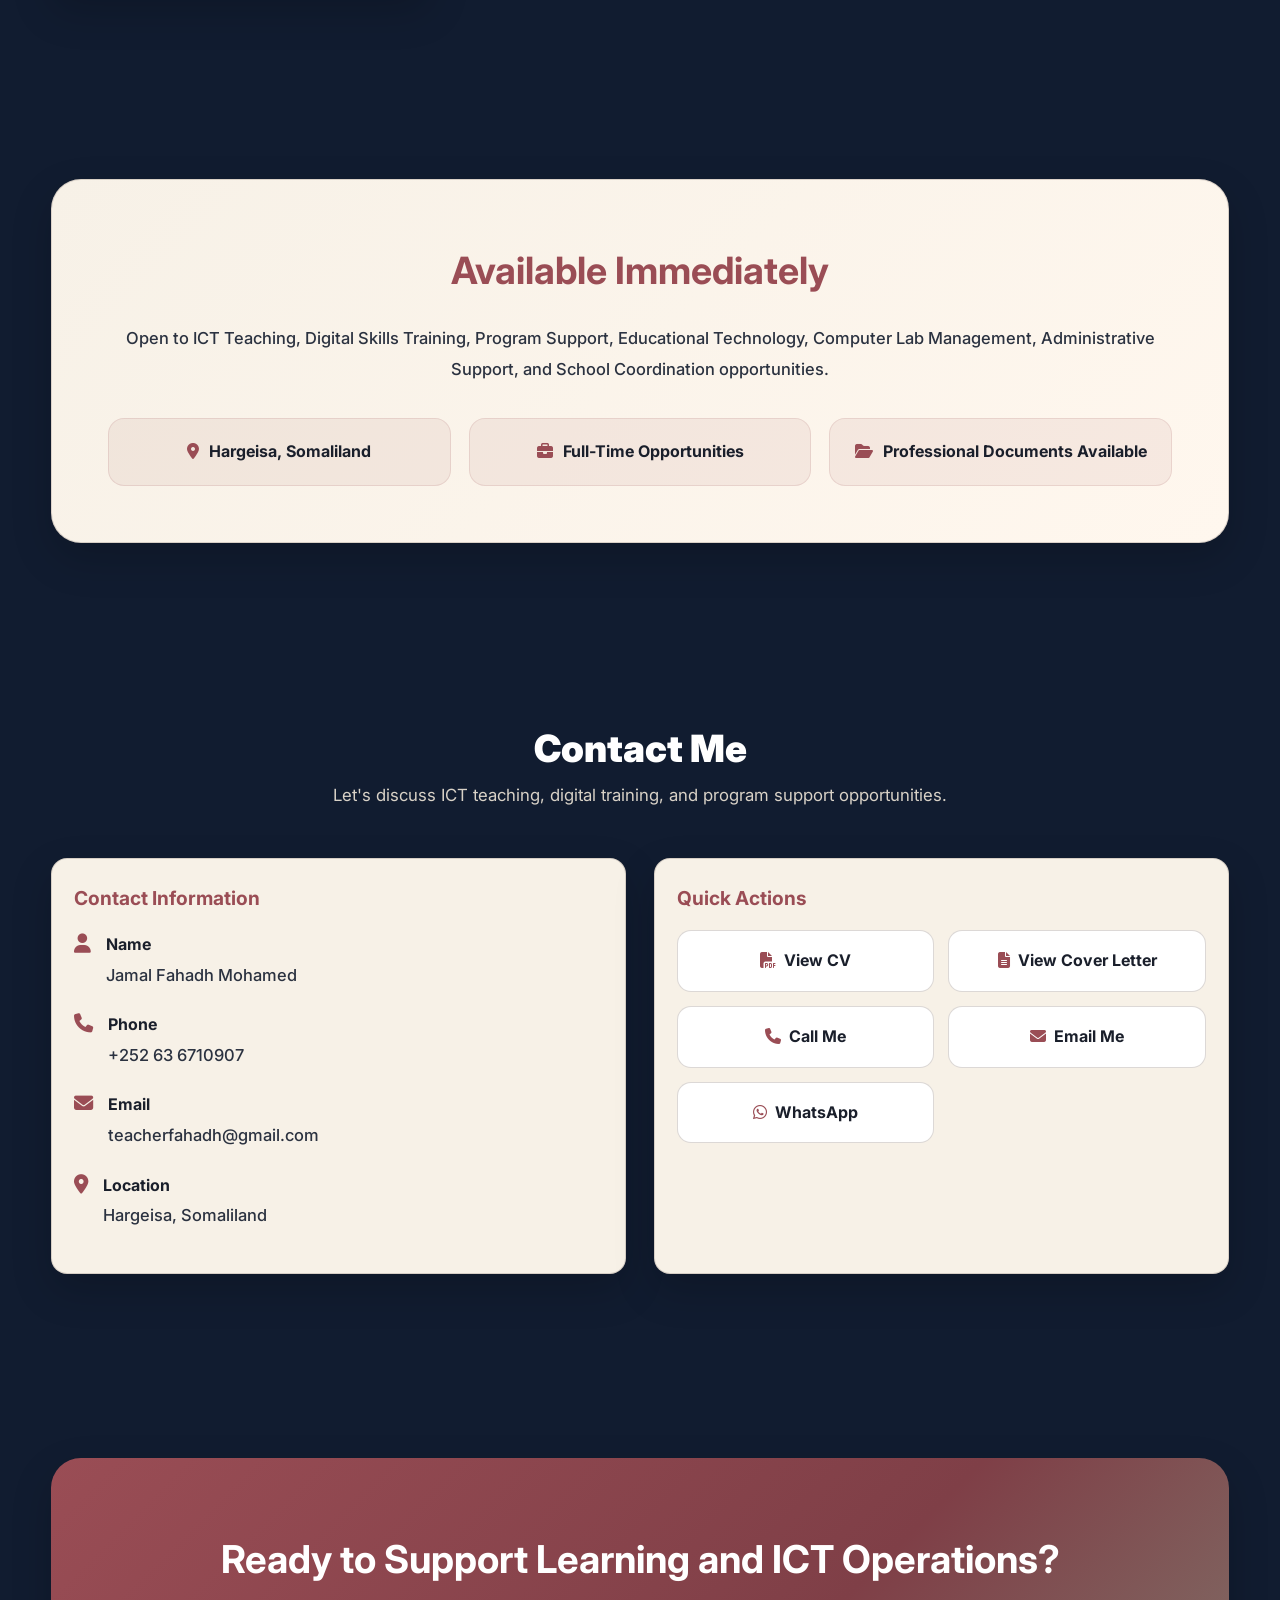
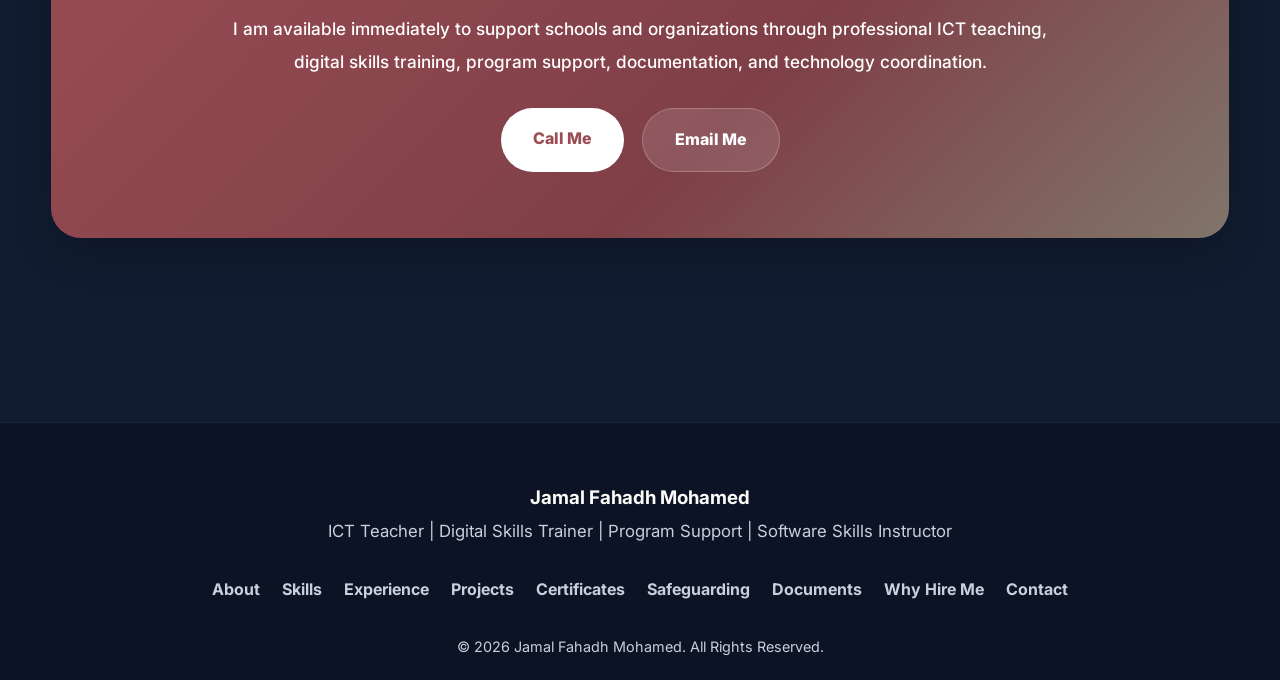
==== commit c5cbb18e: "Update index.html" ====
--- a/index.html
+++ b/index.html
@@ -22,8 +22,9 @@
       --neutral:#80756b;
       --surface:#f7f1e7;
       --surface-2:#eee4d7;
-      --text:#f8f5ef;
-      --dark-text:#1f2430;
+      --text:#fdfbf7;
+      --dark-text:#1a1f2b;
+      --body-text:#2b3240;
       --muted:#d9d2c7;
       --border:rgba(128,117,107,.28);
       --shadow:0 16px 40px rgba(0,0,0,.18);
@@ -45,8 +46,9 @@
     body{
       background:var(--primary);
       color:var(--text);
-      line-height:1.8;
+      line-height:1.85;
       overflow-x:hidden;
+      font-size:16px;
     }
 
     img{
@@ -60,6 +62,11 @@
 
     ul{
       list-style:none;
+    }
+
+    p{
+      font-size:1.05rem;
+      line-height:1.9;
     }
 
     .container{
@@ -103,6 +110,7 @@
       font-weight:900;
       margin-bottom:10px;
       color:#fff;
+      line-height:1.15;
     }
 
     .section-title p{
@@ -285,37 +293,26 @@
       box-shadow:0 10px 20px rgba(154,77,85,.16);
     }
 
-    .hero-subtitle,
-    .hero-description,
-    .profile-card p,
-    .highlight-item,
-    .competency-card li,
-    .project-card p,
-    .certificate-card p,
-    .language-card span,
-    .testimonial-card p,
-    .why-card p,
-    .safeguard-card p{
-      color:#d7d1c8;
-    }
-
     .hero-subtitle{
       font-size:1.12rem;
       font-weight:700;
       margin-bottom:18px;
+      color:#fff;
     }
 
     .hero-description{
-      font-size:1.03rem;
+      font-size:1.08rem;
       max-width:800px;
       margin-bottom:28px;
       margin-left:auto;
       margin-right:auto;
-      padding:18px 20px;
-      background:rgba(255,255,255,.06);
+      padding:22px 24px;
+      background:rgba(247,241,231,.98);
+      color:var(--body-text);
       border-left:5px solid var(--accent);
-      border-radius:14px;
-      backdrop-filter:blur(8px);
+      border-radius:16px;
+      box-shadow:0 16px 40px rgba(0,0,0,.10);
+      line-height:1.95;
     }
 
     .hero-badges{
@@ -443,6 +440,26 @@
       font-size:1.2rem;
     }
 
+    .profile-card p,
+    .highlight-item,
+    .competency-card li,
+    .project-card p,
+    .certificate-card p,
+    .language-card span,
+    .testimonial-card p,
+    .why-card p,
+    .safeguard-card p,
+    .timeline-content p,
+    .timeline-content li,
+    .contact-card p,
+    .availability-box p,
+    .cta-box p{
+      color:var(--body-text);
+      font-size:1.03rem;
+      line-height:1.85;
+      font-weight:500;
+    }
+
     .highlights-grid,
     .competency-grid,
     .language-grid,
@@ -532,7 +549,7 @@
     }
 
     .experience-block li{
-      color:var(--dark-text);
+      color:var(--body-text);
       margin-bottom:10px;
     }
 
@@ -612,12 +629,6 @@
       color:var(--accent);
     }
 
-    .availability-box p{
-      max-width:860px;
-      margin:auto;
-      color:var(--neutral);
-    }
-
     .availability-items{
       margin-top:34px;
       display:grid;
@@ -705,8 +716,9 @@
     .cta-box p{
       max-width:850px;
       margin:auto;
-      font-size:1.04rem;
       color:#fff;
+      font-size:1.08rem;
+      line-height:1.9;
     }
 
     .cta-buttons{
@@ -826,7 +838,6 @@
         width:260px;
         box-shadow:var(--shadow);
         align-items:flex-start;
-        border:1px solid var(--border);
       }
 
       .menu a{
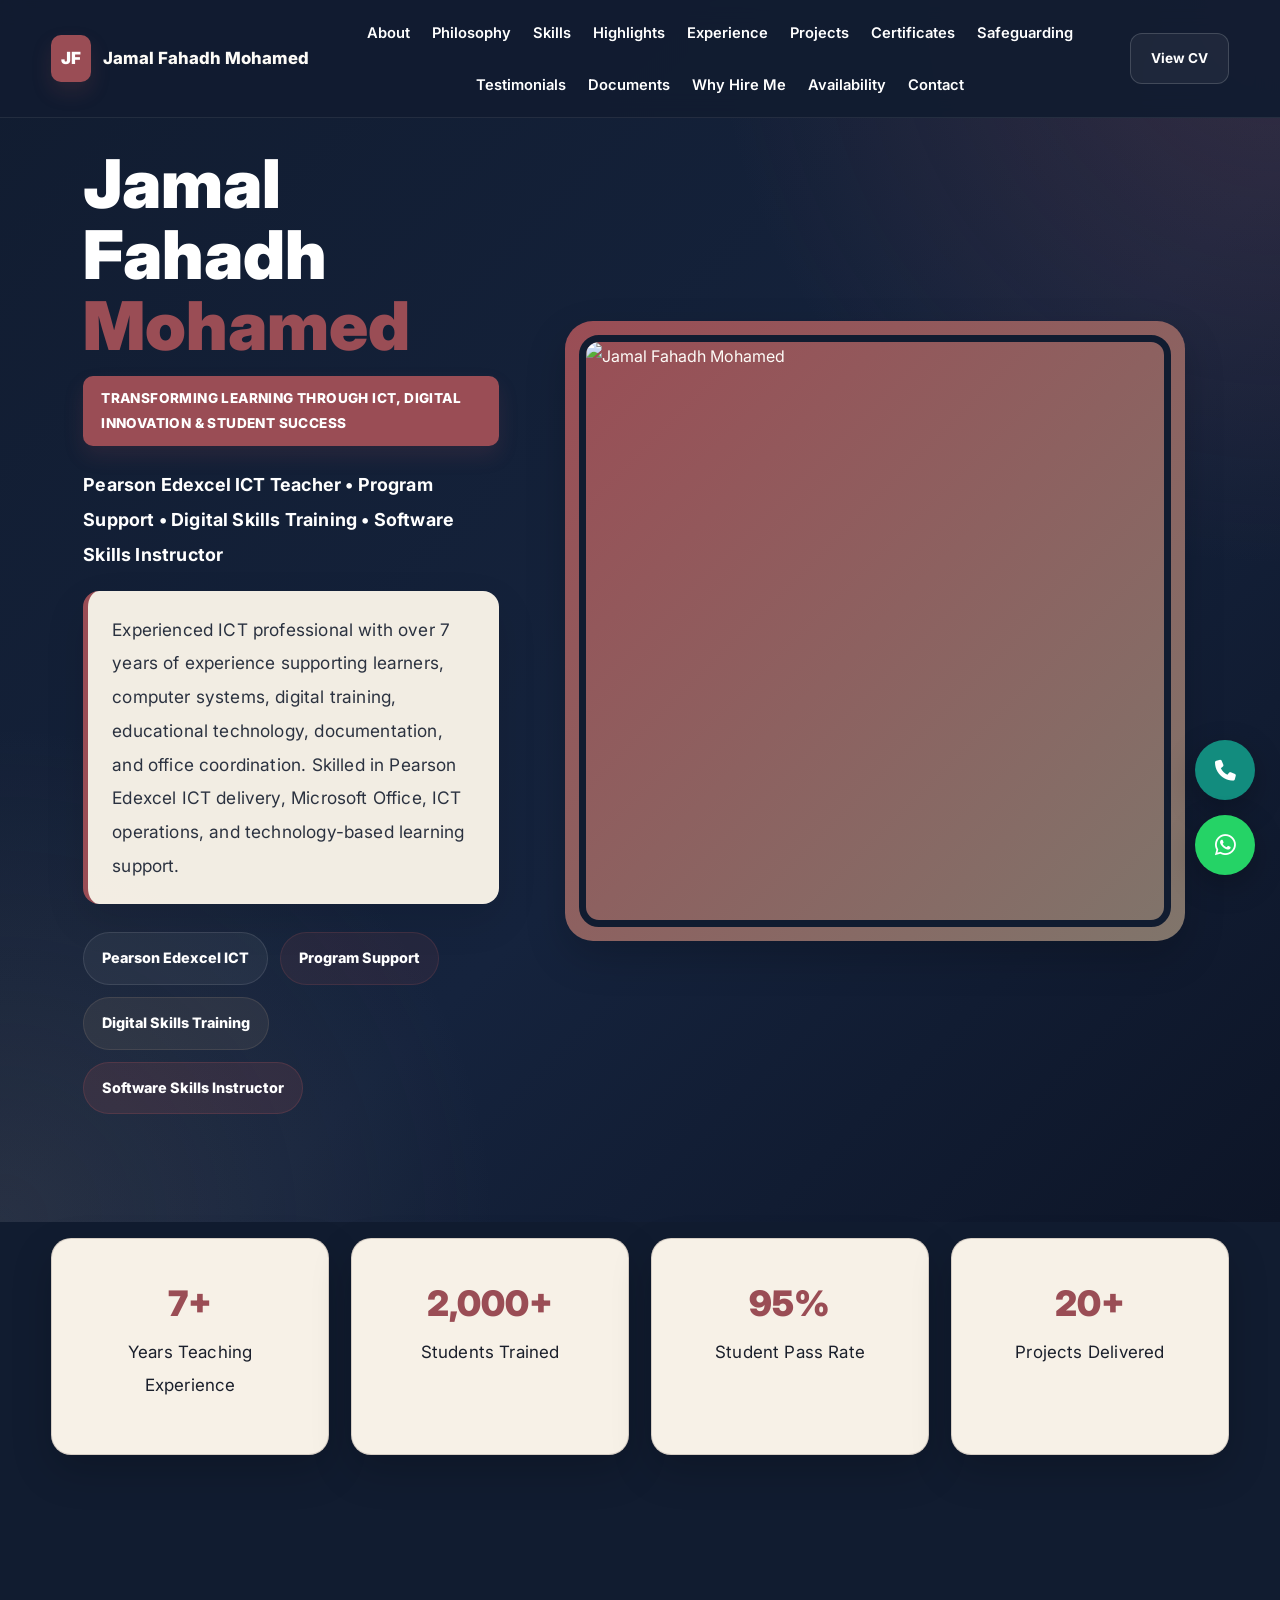
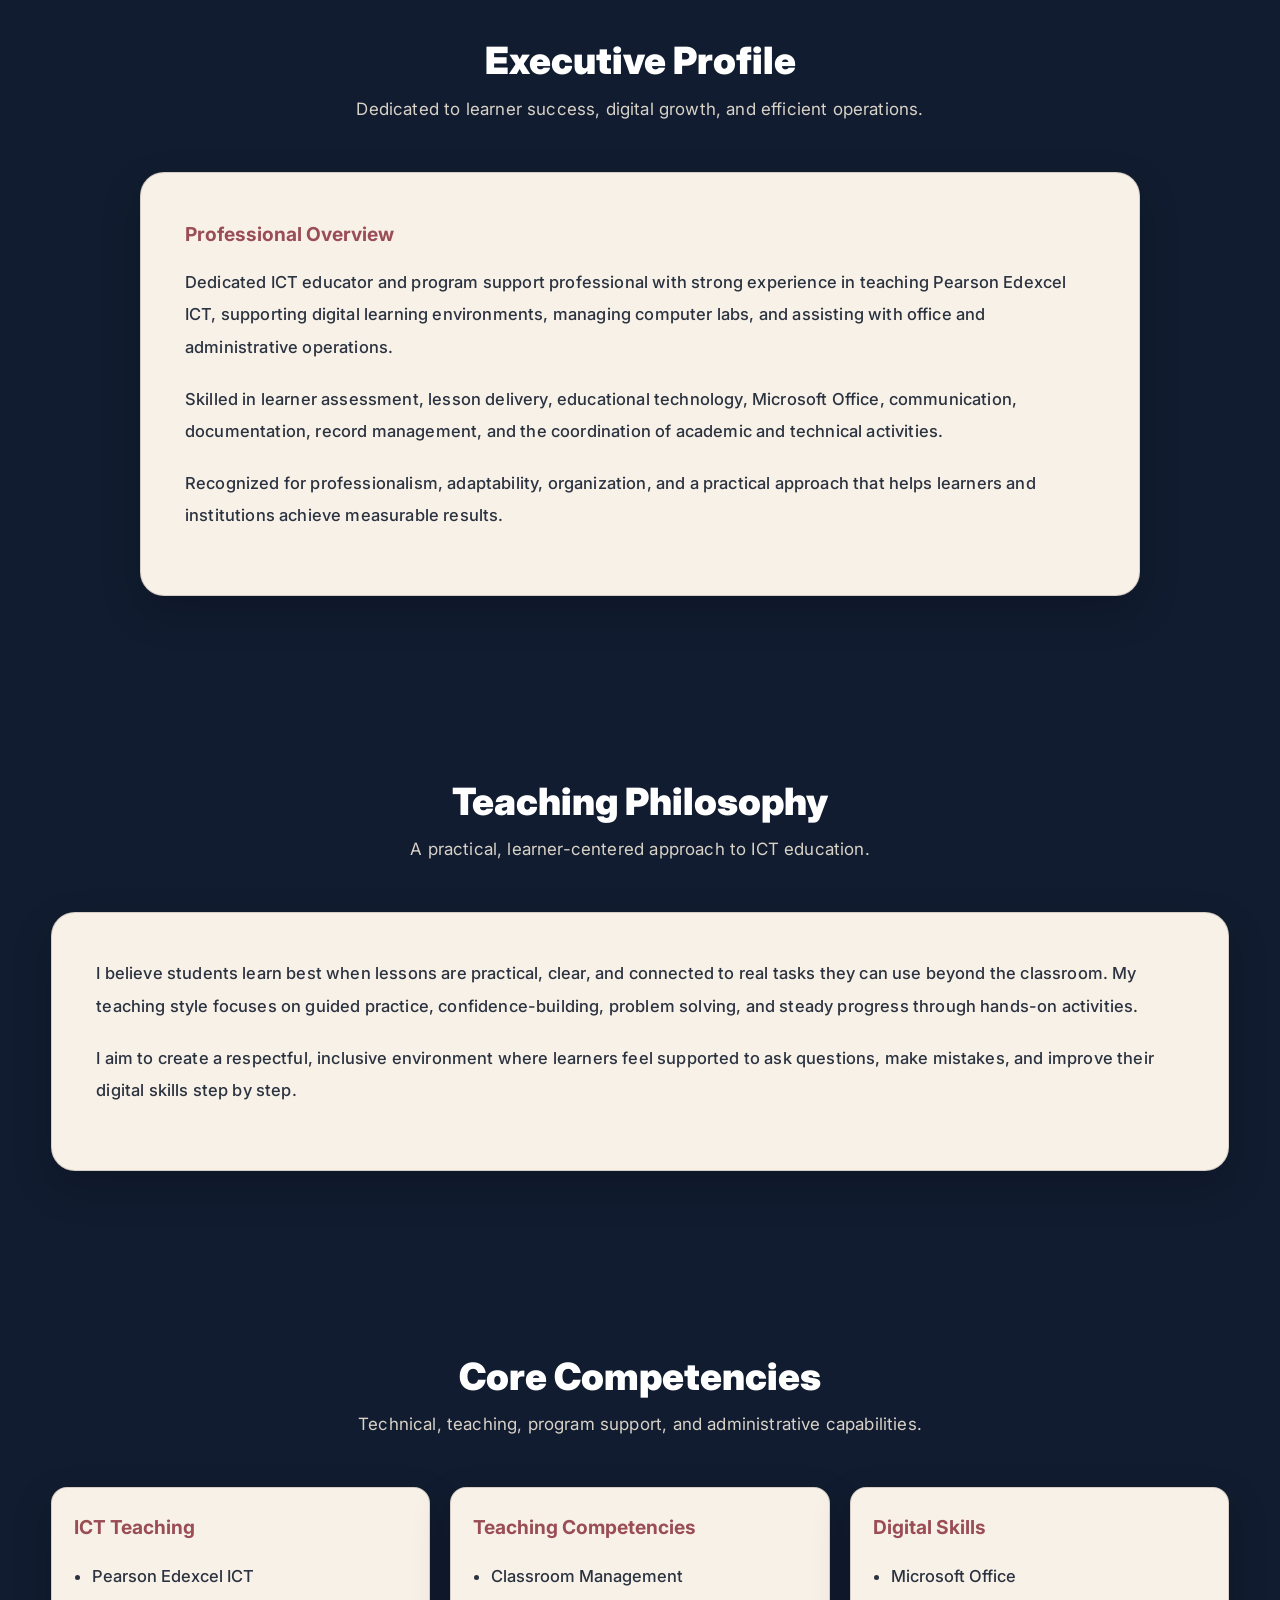
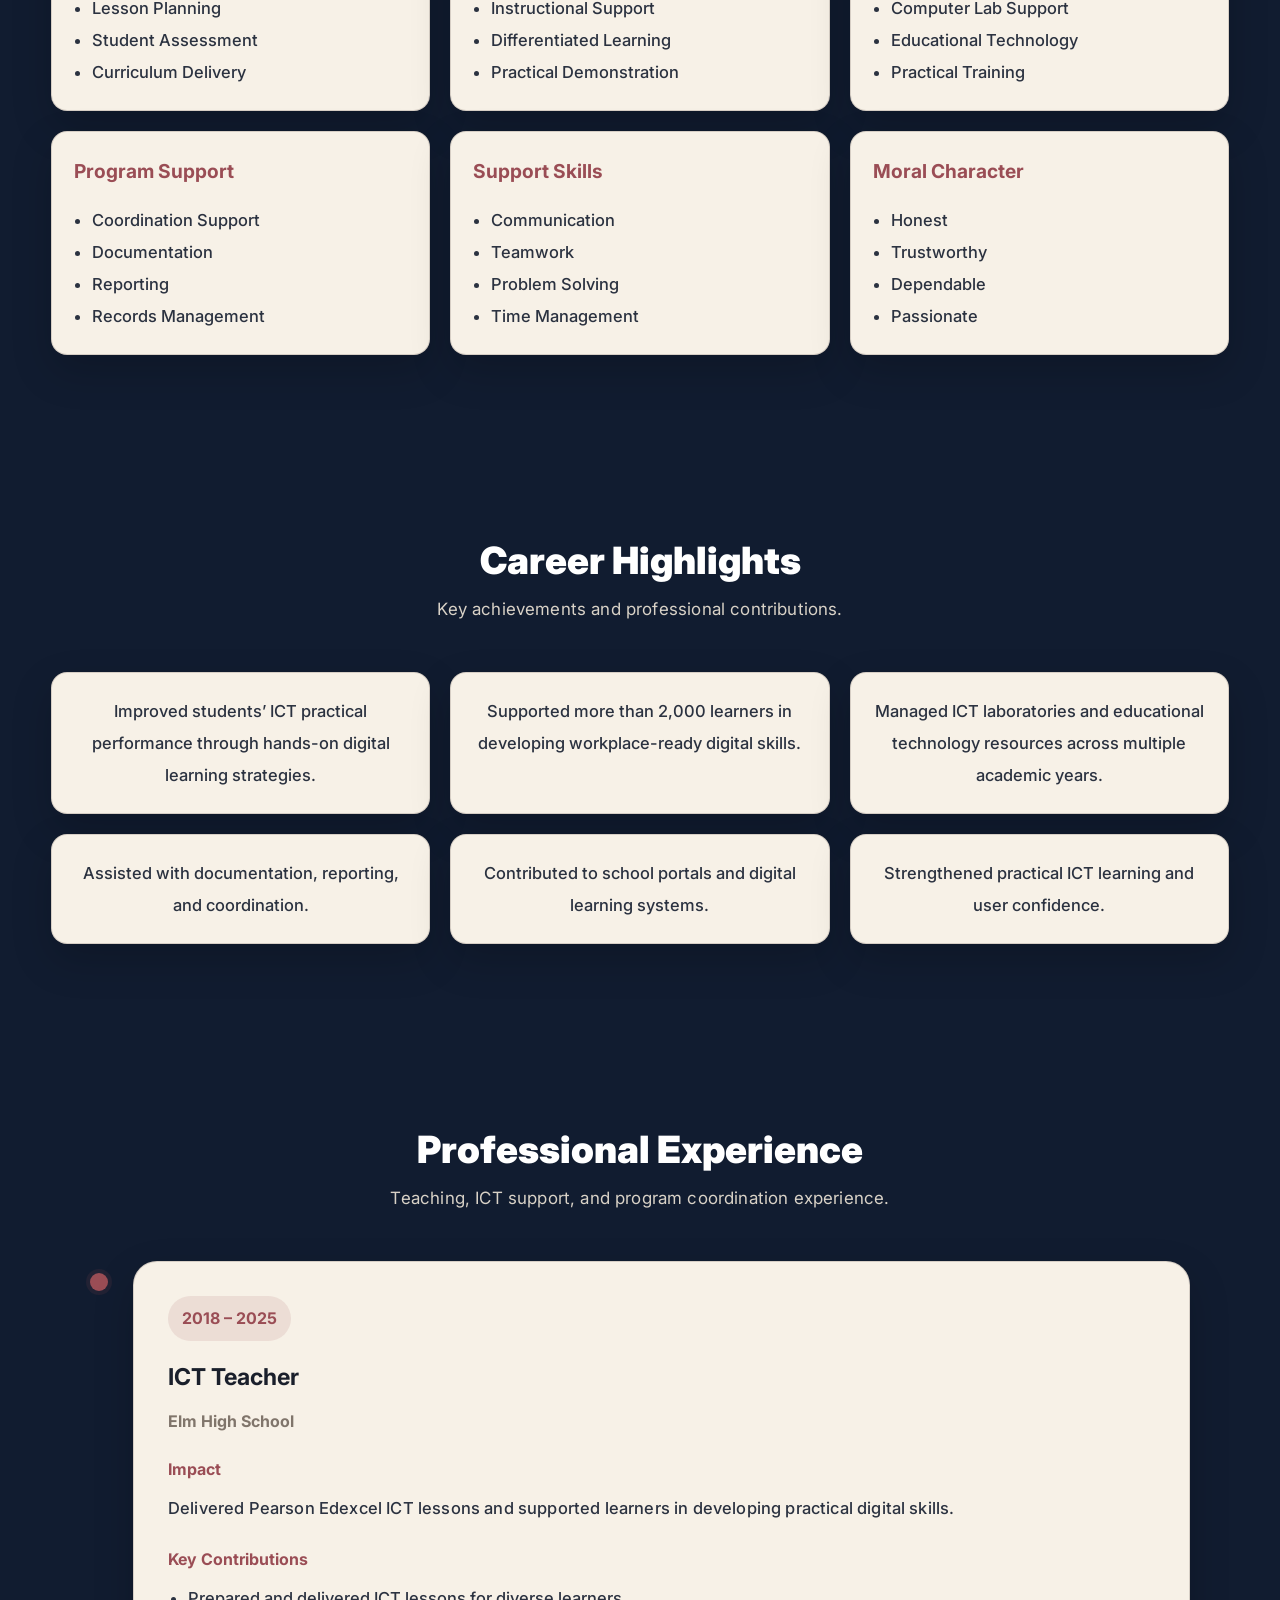
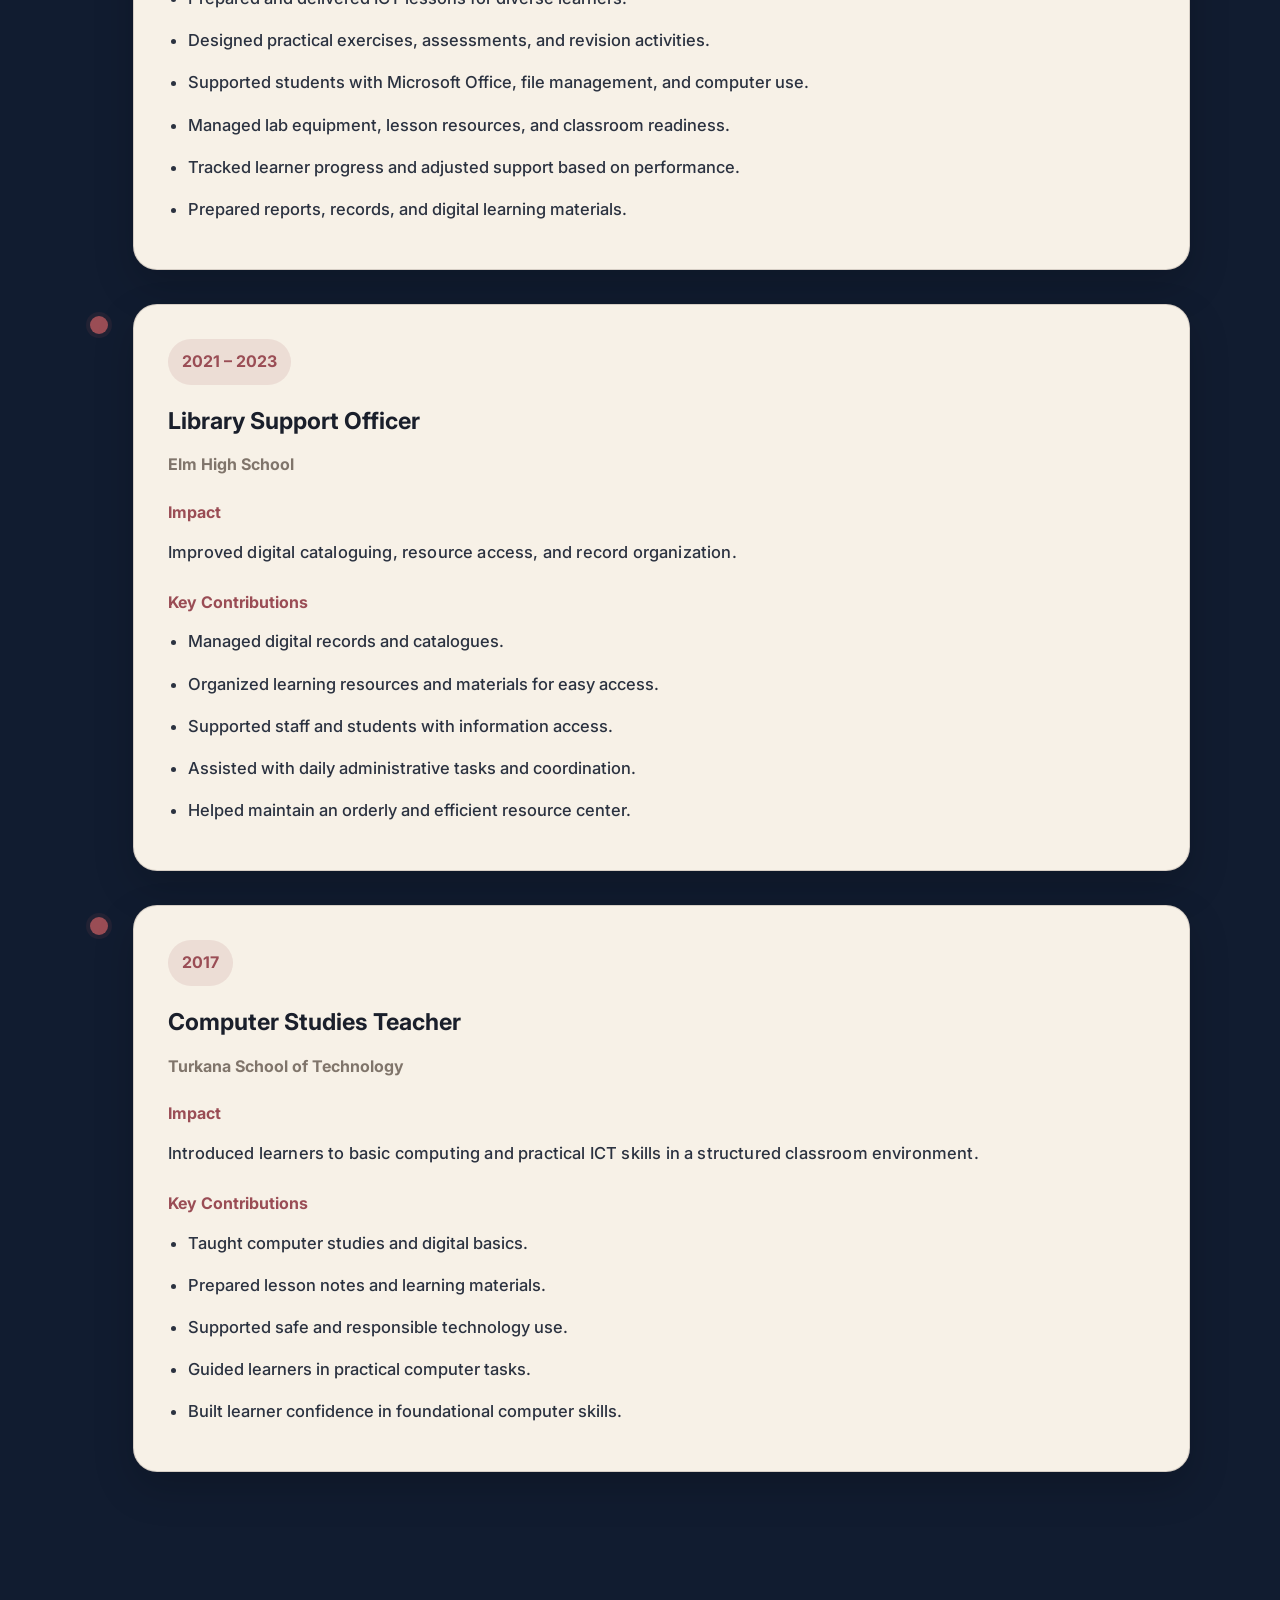
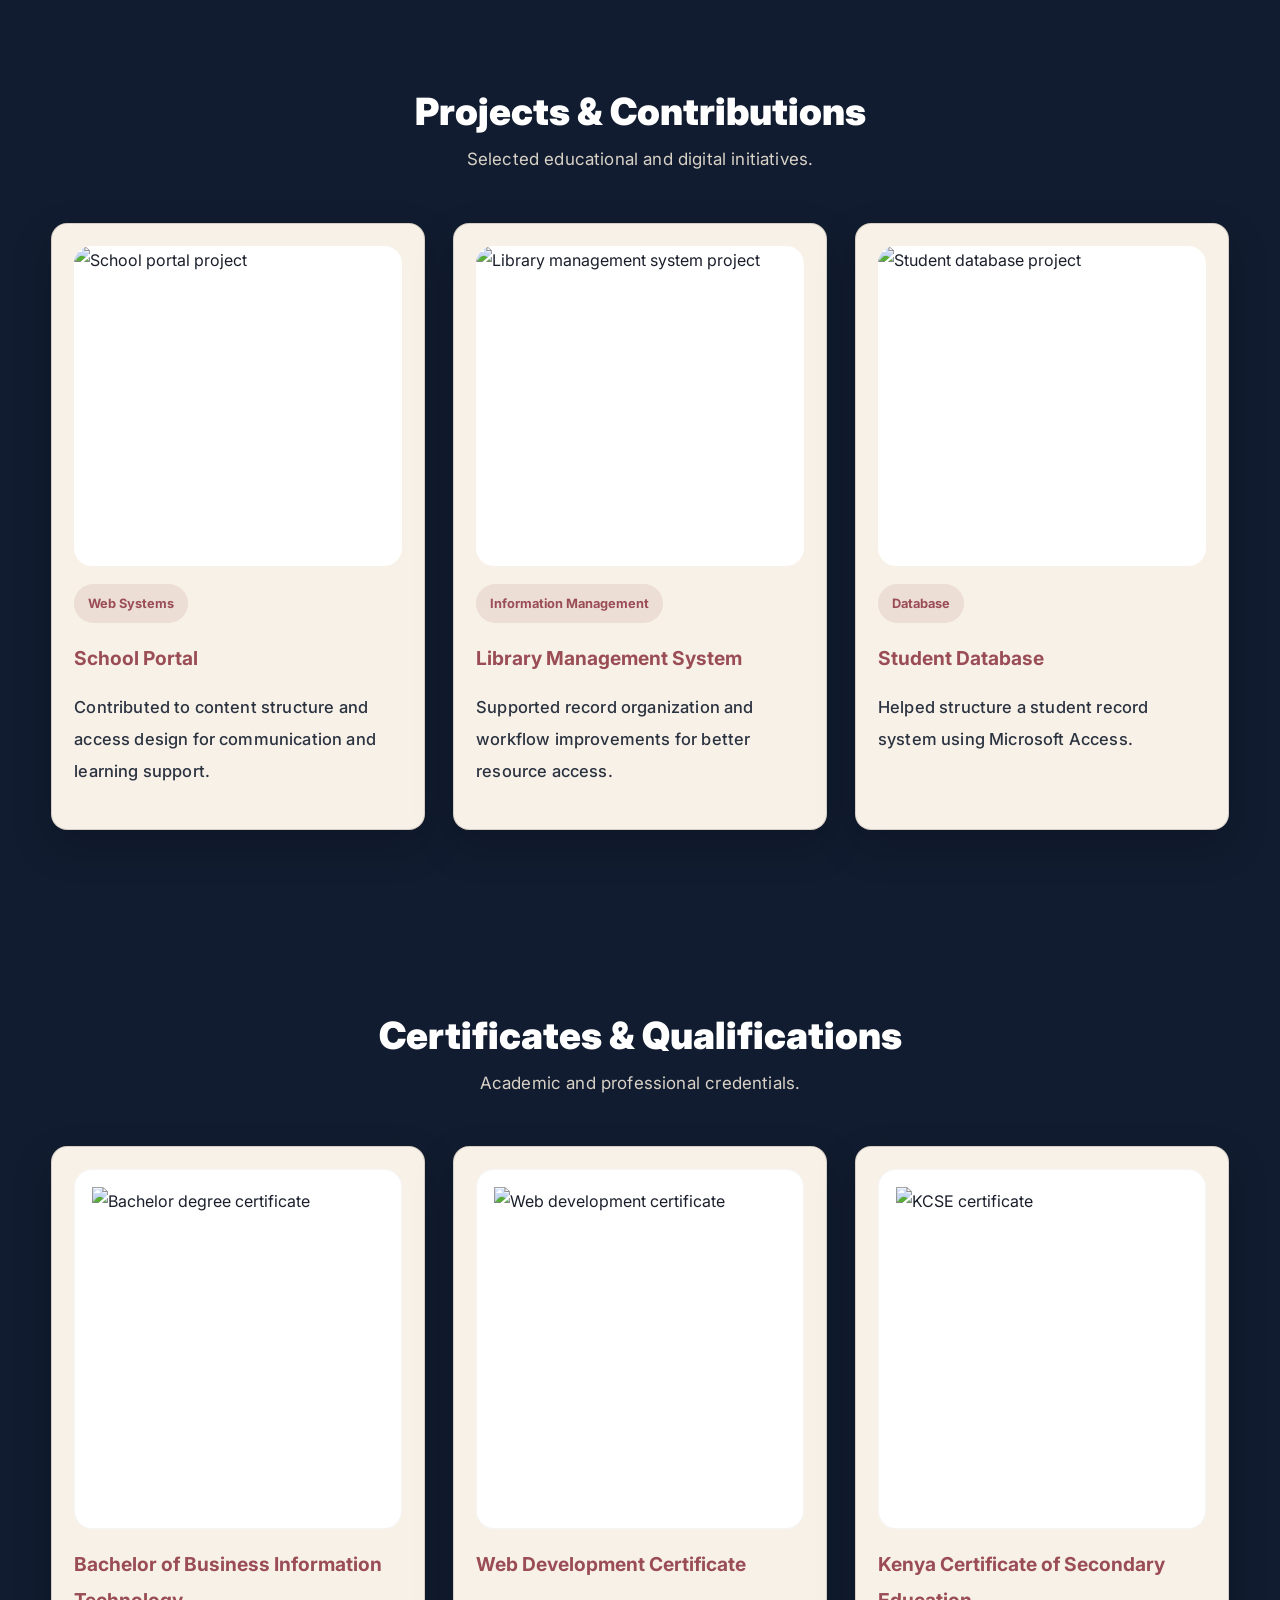
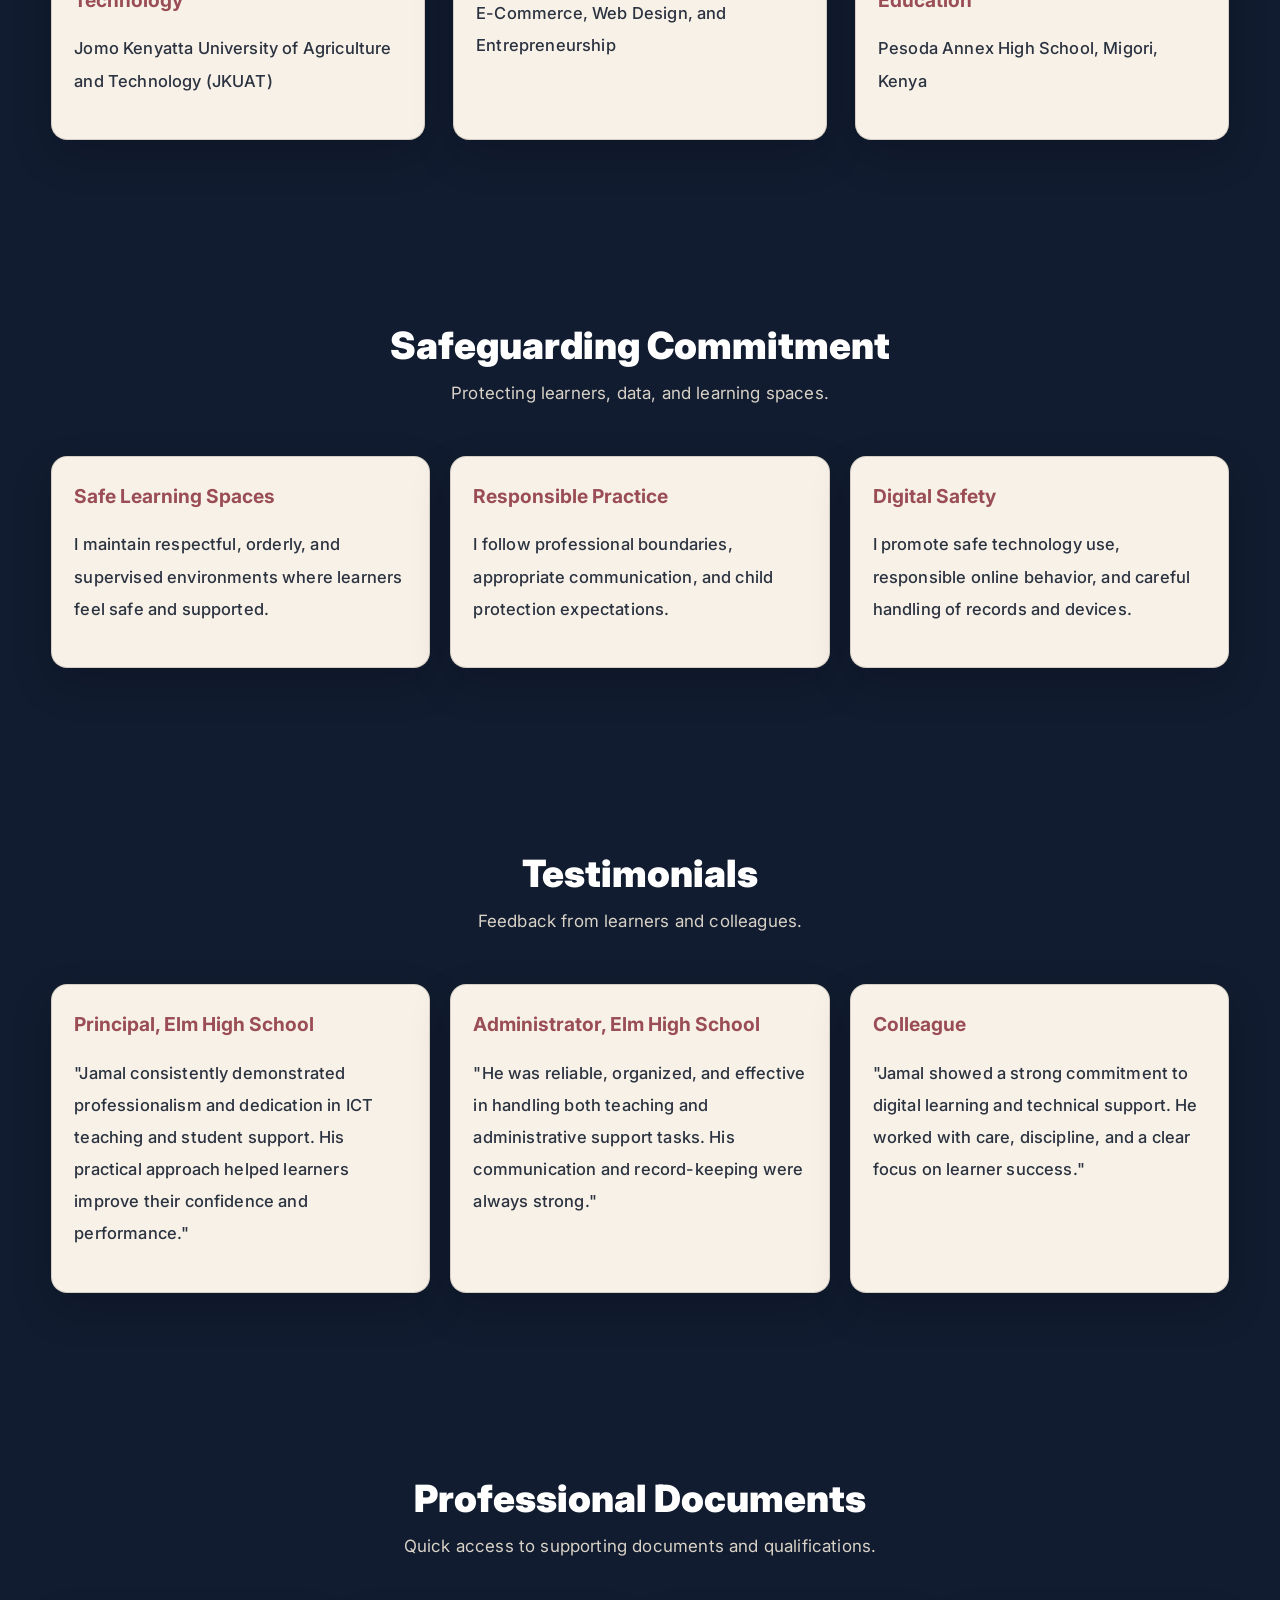
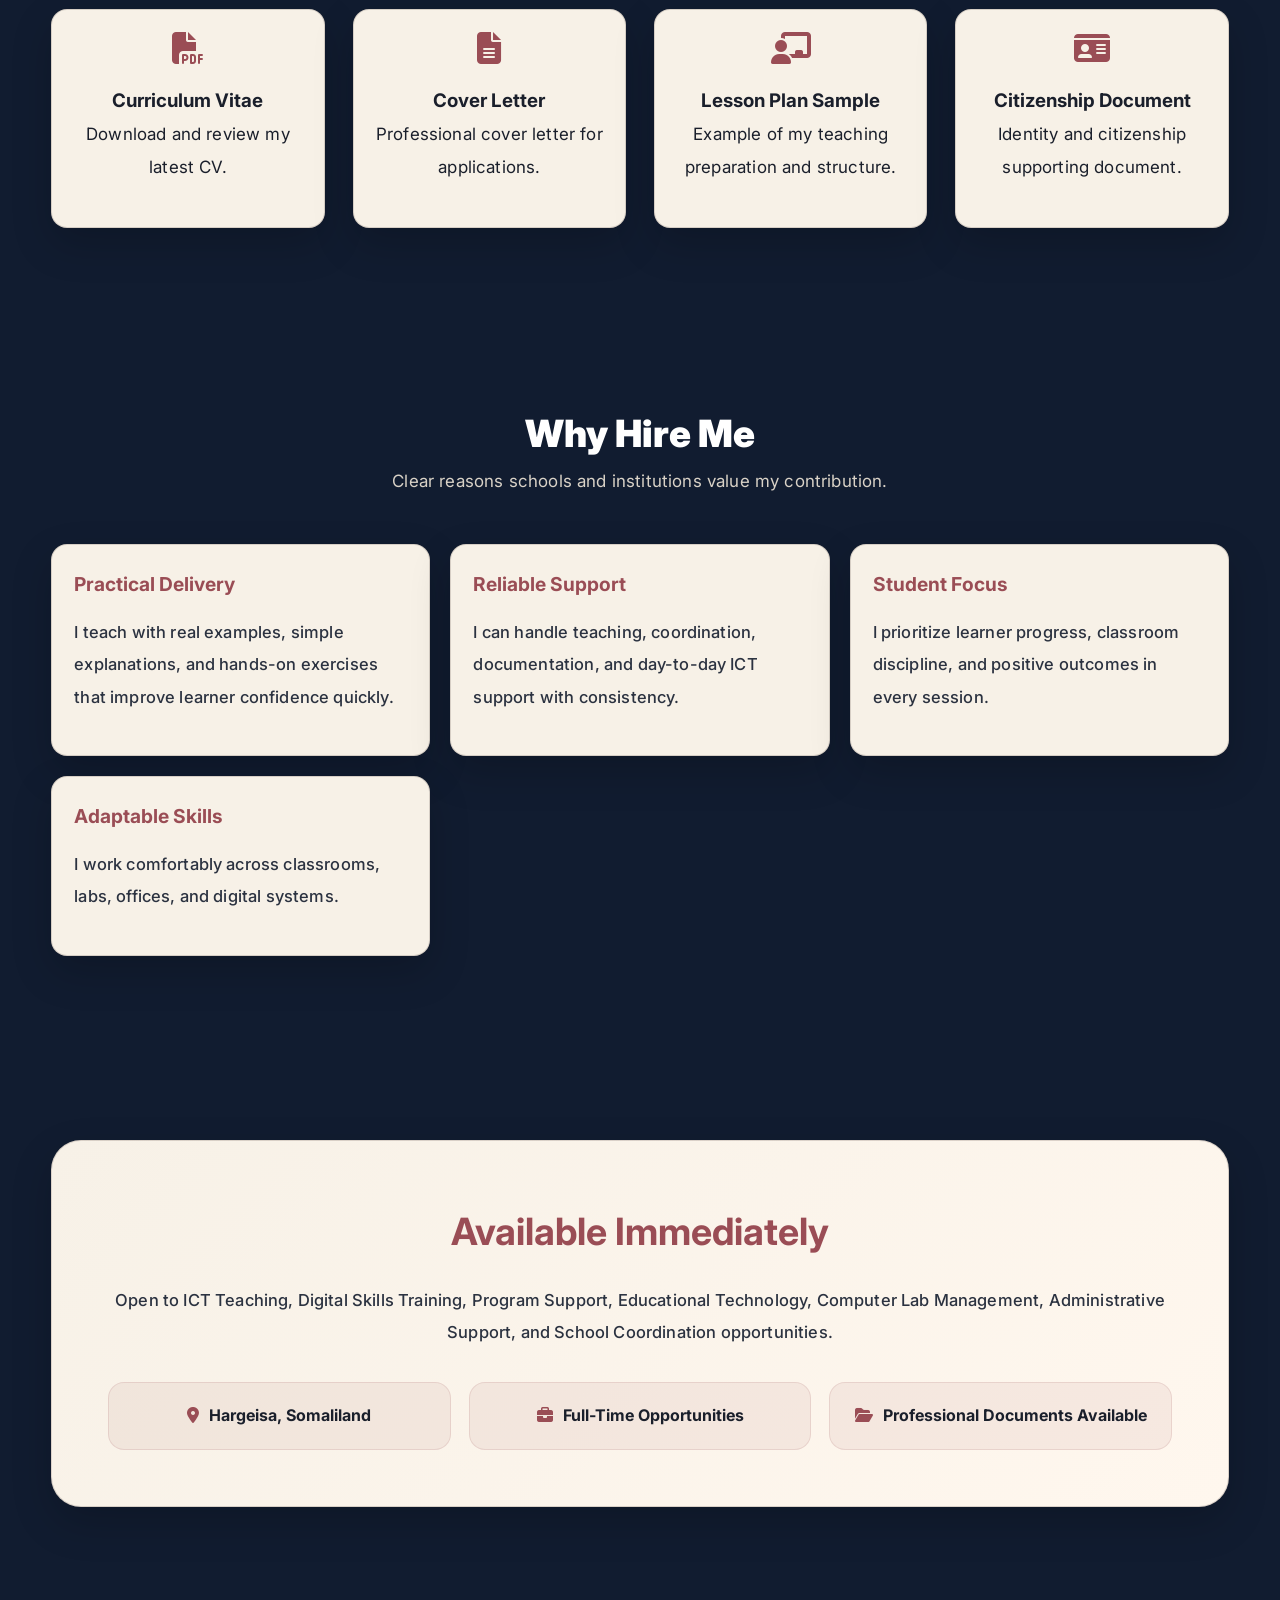
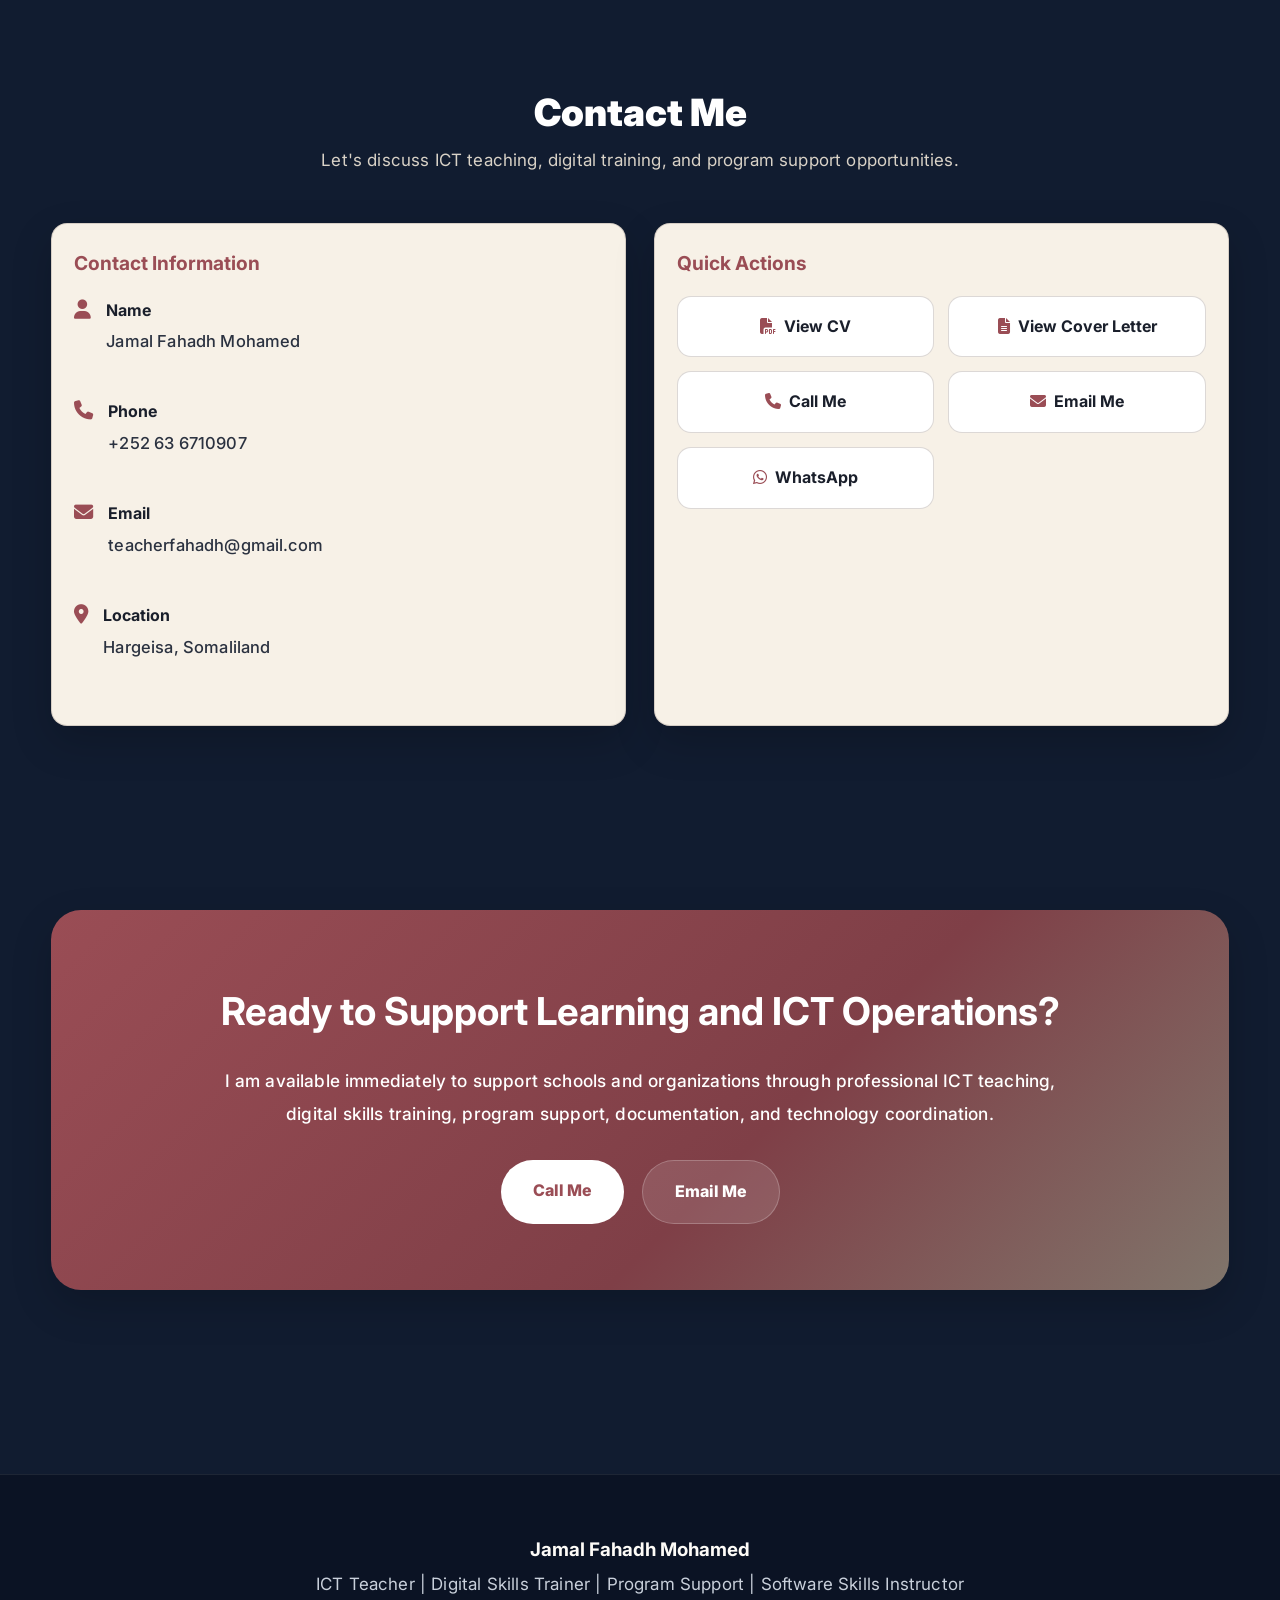
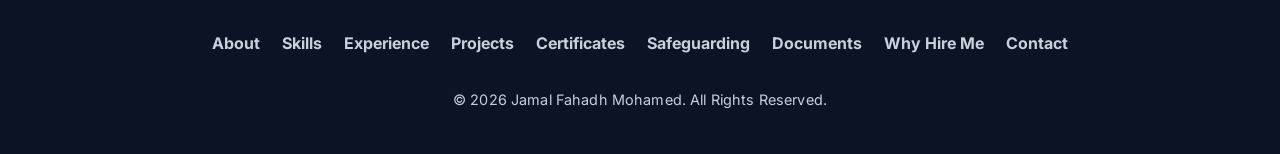
==== commit 33dc7873: "Update index.html" ====
--- a/index.html
+++ b/index.html
@@ -65,8 +65,10 @@
     }
 
     p{
-      font-size:1.05rem;
-      line-height:1.9;
+      font-size:1.06rem;
+      line-height:1.95;
+      margin:0 0 1.25rem;
+      letter-spacing:0.01em;
     }
 
     .container{
@@ -353,11 +355,11 @@
     }
 
     .profile-ring{
-      width:500px;
-      height:500px;
-      padding:12px;
+      width:620px;
+      height:620px;
+      padding:14px;
       background:linear-gradient(135deg,var(--accent),var(--neutral));
-      border-radius:24px;
+      border-radius:28px;
       box-shadow:var(--shadow);
       overflow:hidden;
     }
@@ -367,8 +369,8 @@
       height:100%;
       object-fit:cover;
       object-position:center top;
-      border-radius:18px;
-      border:6px solid #111c30;
+      border-radius:20px;
+      border:7px solid #111c30;
     }
 
     .snapshot{
@@ -422,7 +424,7 @@
     }
 
     .profile-card{
-      padding:42px;
+      padding:44px;
       border-radius:24px;
     }
 
@@ -456,8 +458,19 @@
     .cta-box p{
       color:var(--body-text);
       font-size:1.03rem;
-      line-height:1.85;
+      line-height:1.95;
       font-weight:500;
+    }
+
+    .profile-card p + p,
+    .timeline-content p + p,
+    .contact-card p + p,
+    .project-card p + p,
+    .certificate-card p + p,
+    .testimonial-card p + p,
+    .why-card p + p,
+    .safeguard-card p + p{
+      margin-top:1rem;
     }
 
     .highlights-grid,
@@ -504,7 +517,7 @@
 
     .timeline-content{
       background:var(--surface);
-      padding:32px;
+      padding:34px;
       border-radius:24px;
       flex:1;
       border:1px solid var(--border);
@@ -566,21 +579,26 @@
       gap:28px;
     }
 
-    .project-image,
-    .certificate-card img,
-    .document-card img{
+    .project-image{
       width:100%;
-      aspect-ratio:16/9;
+      height:320px;
       object-fit:cover;
       object-position:center;
-      border-radius:16px;
-      margin-bottom:16px;
+      border-radius:18px;
+      margin-bottom:18px;
       background:#fff;
     }
 
     .certificate-card img{
+      width:100%;
+      height:360px;
       object-fit:contain;
-      padding:12px;
+      object-position:center;
+      padding:18px;
+      background:#fff;
+      border-radius:18px;
+      margin-bottom:18px;
+      box-shadow:inset 0 0 0 1px rgba(0,0,0,.04);
     }
 
     .project-tag{
@@ -802,15 +820,27 @@
 
     .call-float{
       bottom:100px;
-      background:var(--neutral);
+      background:#128C7E;
       font-size:1.3rem;
       color:#fff;
     }
 
     .whatsapp-float{
       bottom:25px;
-      background:var(--accent);
+      background:#25D366;
       font-size:1.5rem;
+      color:#fff;
+    }
+
+    .call-float:hover,
+    .call-float:focus-visible{
+      background:#075E54;
+      color:#fff;
+    }
+
+    .whatsapp-float:hover,
+    .whatsapp-float:focus-visible{
+      background:#128C7E;
       color:#fff;
     }
 
@@ -875,8 +905,17 @@
       }
 
       .profile-ring{
-        width:380px;
-        height:380px;
+        width:420px;
+        height:420px;
+      }
+
+      .project-image{
+        height:260px;
+      }
+
+      .certificate-card img{
+        height:300px;
+        padding:16px;
       }
     }
 
@@ -912,8 +951,21 @@
       }
 
       .profile-ring{
-        width:320px;
-        height:320px;
+        width:340px;
+        height:340px;
+      }
+
+      .project-image{
+        height:240px;
+      }
+
+      .certificate-card img{
+        height:250px;
+        padding:14px;
+      }
+
+      p{
+        line-height:1.9;
       }
     }
 
@@ -985,7 +1037,7 @@
           <div class="hero-media">
             <div class="profile-wrapper">
               <div class="profile-ring">
-                <img src="assets/images/jamal-profile.jpg" alt="Jamal Fahadh Mohamed" class="profile-img" />
+                <img src="assets/images/jamal-profile.jpg" alt="Jamal Fahadh Mohamed" class="profile-img" fetchpriority="high" decoding="async" />
               </div>
             </div>
           </div>
@@ -1227,21 +1279,21 @@
 
         <div class="projects-grid">
           <div class="project-card">
-            <img src="assets/images/school-portal.jpg" alt="School portal project" class="project-image" loading="lazy" />
+            <img src="assets/images/school-portal.jpg" alt="School portal project" class="project-image" loading="lazy" decoding="async" />
             <span class="project-tag">Web Systems</span>
             <h3>School Portal</h3>
             <p>Contributed to content structure and access design for communication and learning support.</p>
           </div>
 
           <div class="project-card">
-            <img src="assets/images/library-system.jpg" alt="Library management system project" class="project-image" loading="lazy" />
+            <img src="assets/images/library-system.jpg" alt="Library management system project" class="project-image" loading="lazy" decoding="async" />
             <span class="project-tag">Information Management</span>
             <h3>Library Management System</h3>
             <p>Supported record organization and workflow improvements for better resource access.</p>
           </div>
 
           <div class="project-card">
-            <img src="assets/images/student-database.jpg" alt="Student database project" class="project-image" loading="lazy" />
+            <img src="assets/images/student-database.jpg" alt="Student database project" class="project-image" loading="lazy" decoding="async" />
             <span class="project-tag">Database</span>
             <h3>Student Database</h3>
             <p>Helped structure a student record system using Microsoft Access.</p>
@@ -1259,19 +1311,19 @@
 
         <div class="certificate-grid">
           <div class="certificate-card">
-            <img src="assets/images/degree.jpg" alt="Bachelor degree certificate" loading="lazy" />
+            <img src="assets/images/degree.jpg" alt="Bachelor degree certificate" loading="lazy" decoding="async" />
             <h3>Bachelor of Business Information Technology</h3>
             <p>Jomo Kenyatta University of Agriculture and Technology (JKUAT)</p>
           </div>
 
           <div class="certificate-card">
-            <img src="assets/images/web_cert.jpg" alt="Web development certificate" loading="lazy" />
+            <img src="assets/images/web_cert.jpg" alt="Web development certificate" loading="lazy" decoding="async" />
             <h3>Web Development Certificate</h3>
             <p>E-Commerce, Web Design, and Entrepreneurship</p>
           </div>
 
           <div class="certificate-card">
-            <img src="assets/images/kcse.jpg" alt="KCSE certificate" loading="lazy" />
+            <img src="assets/images/kcse.jpg" alt="KCSE certificate" loading="lazy" decoding="async" />
             <h3>Kenya Certificate of Secondary Education</h3>
             <p>Pesoda Annex High School, Migori, Kenya</p>
           </div>
@@ -1495,7 +1547,7 @@
     <i class="fab fa-whatsapp"></i>
   </a>
 
-  <script>
+  <script defer>
     const menu = document.getElementById('menu');
     const btn = document.querySelector('.menu-toggle');
 
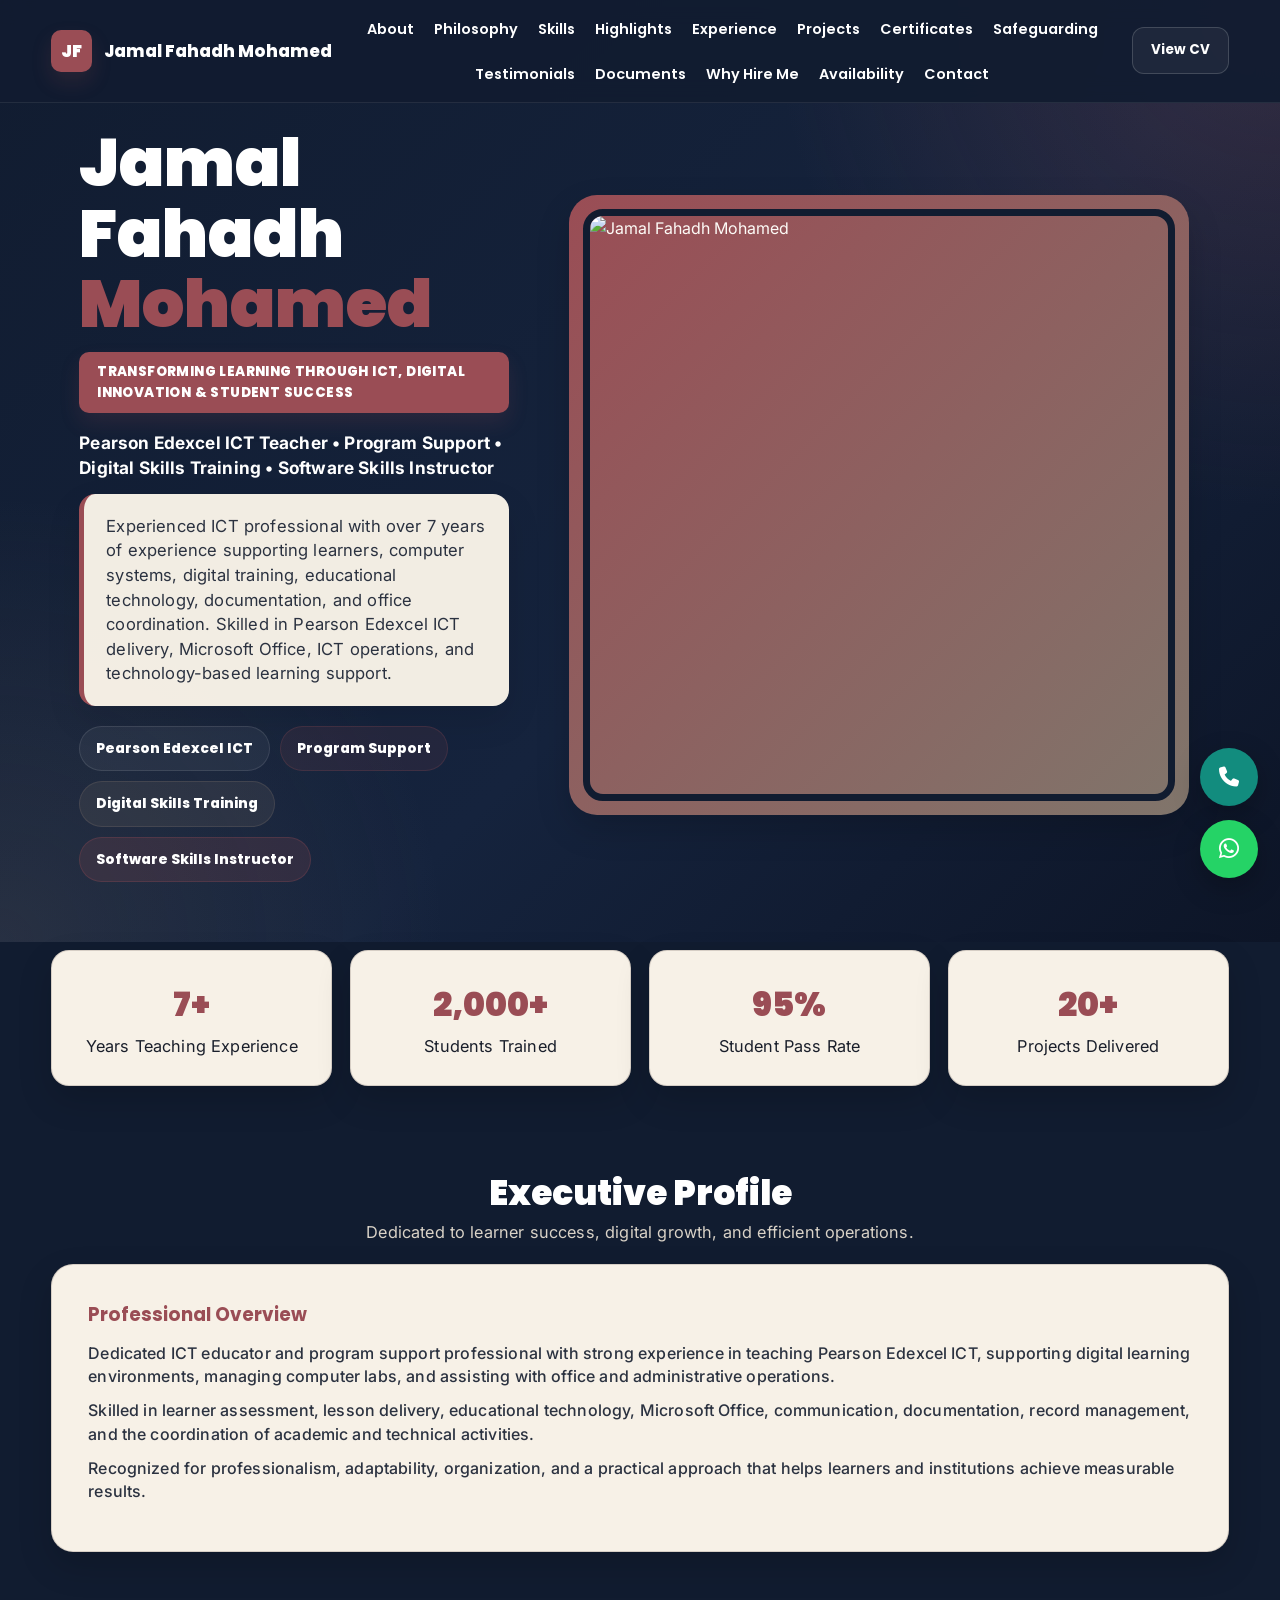
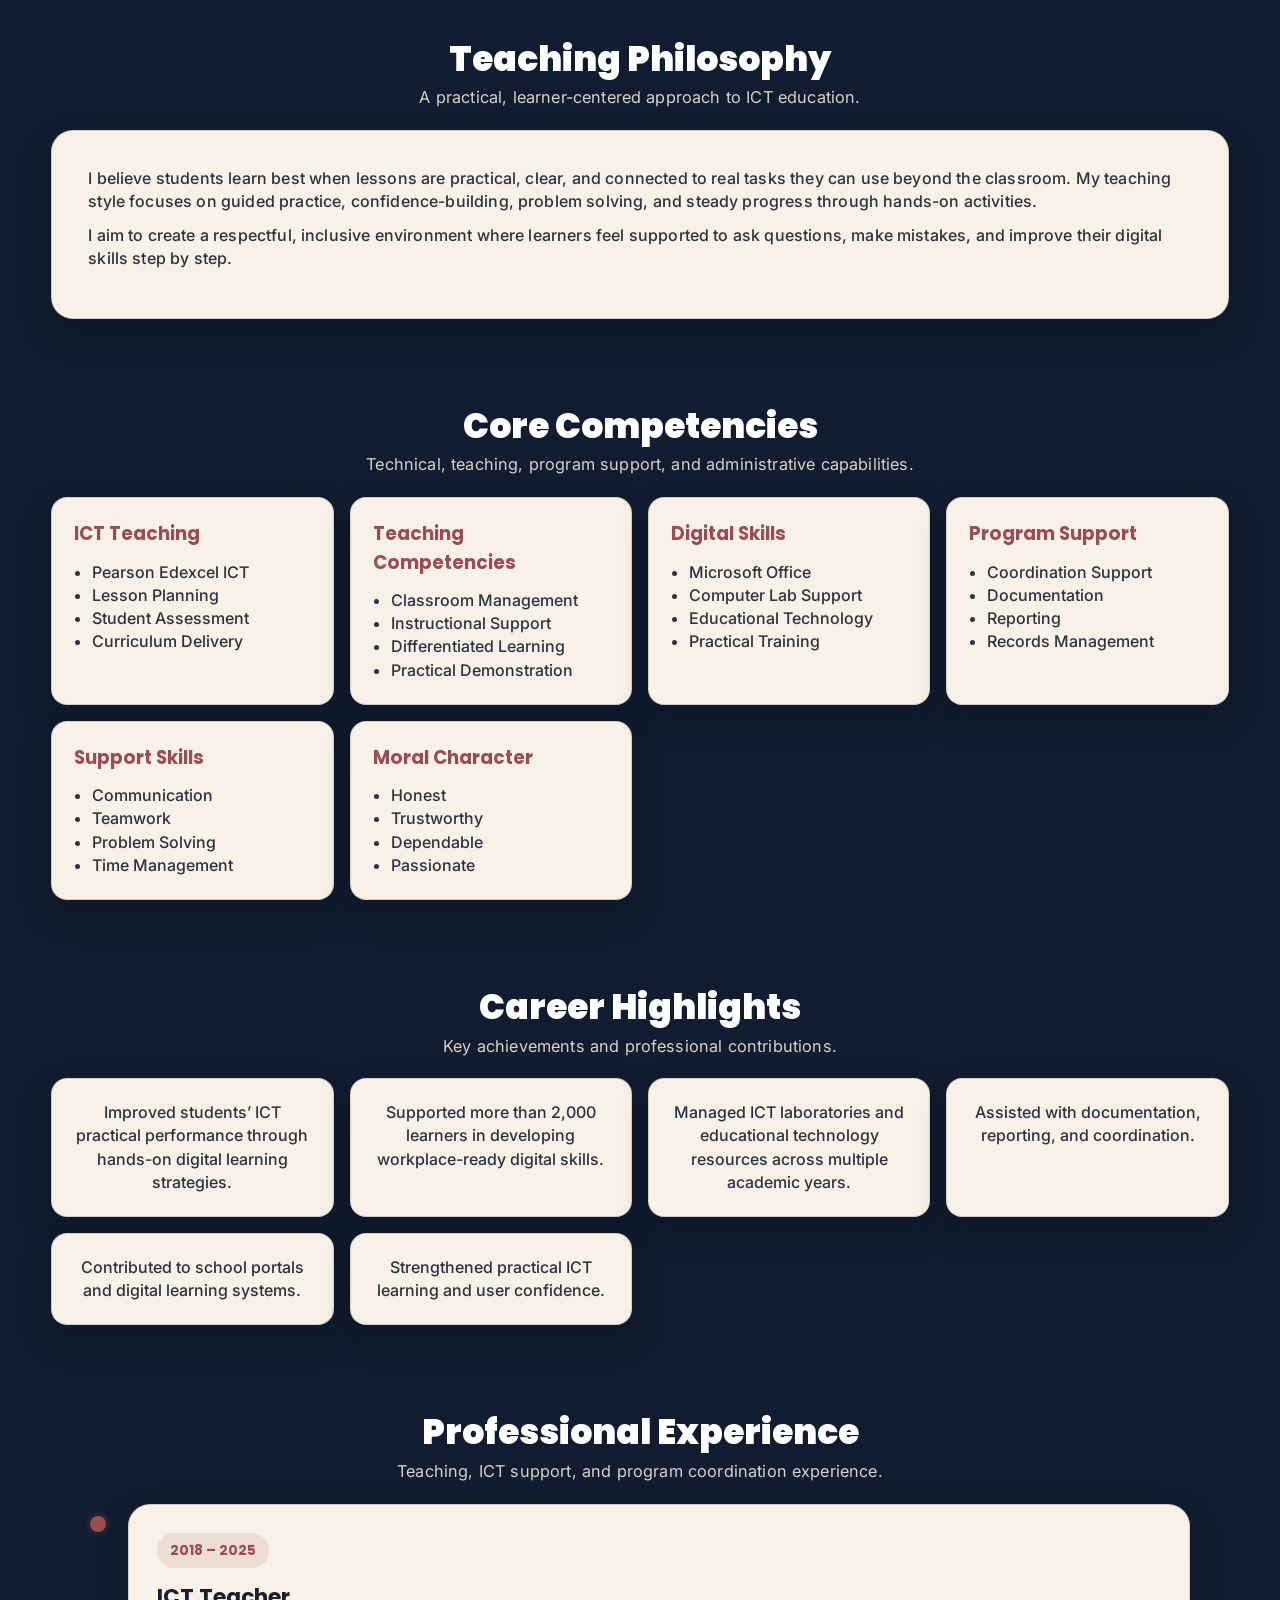
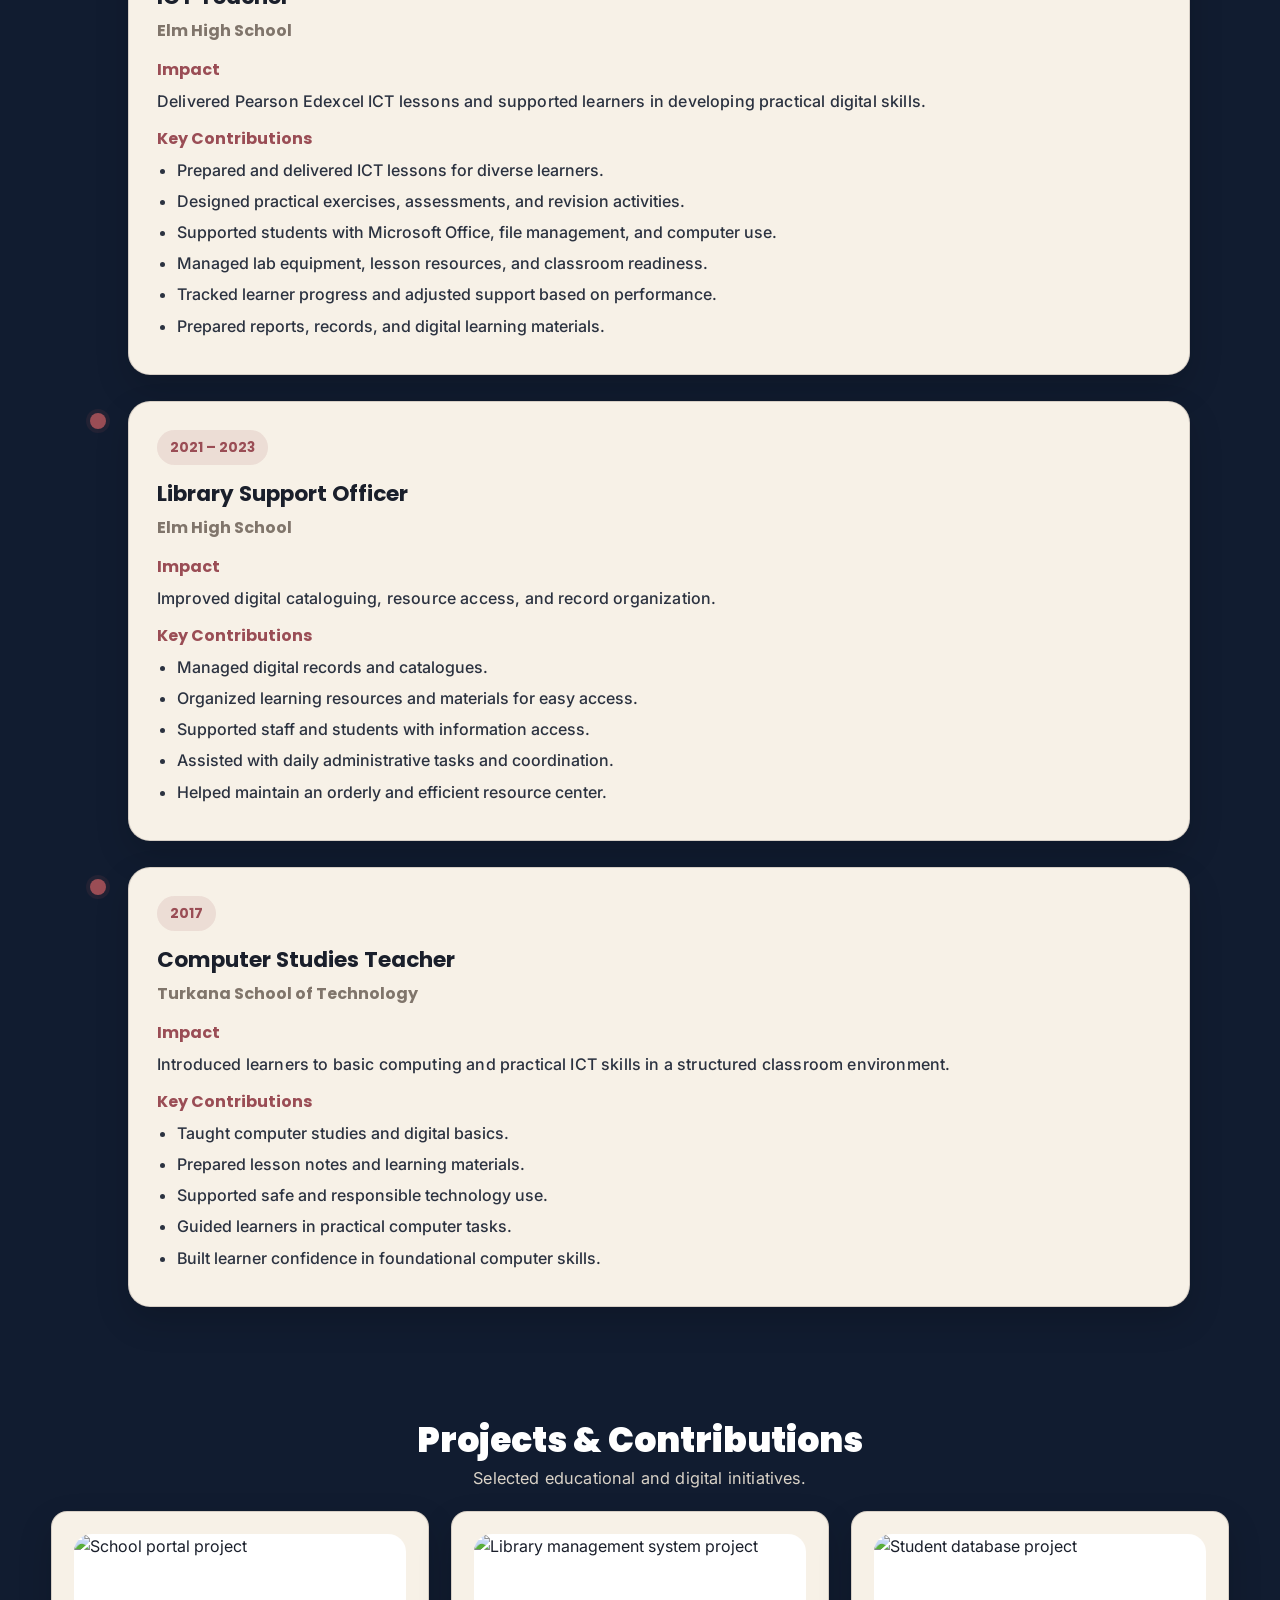
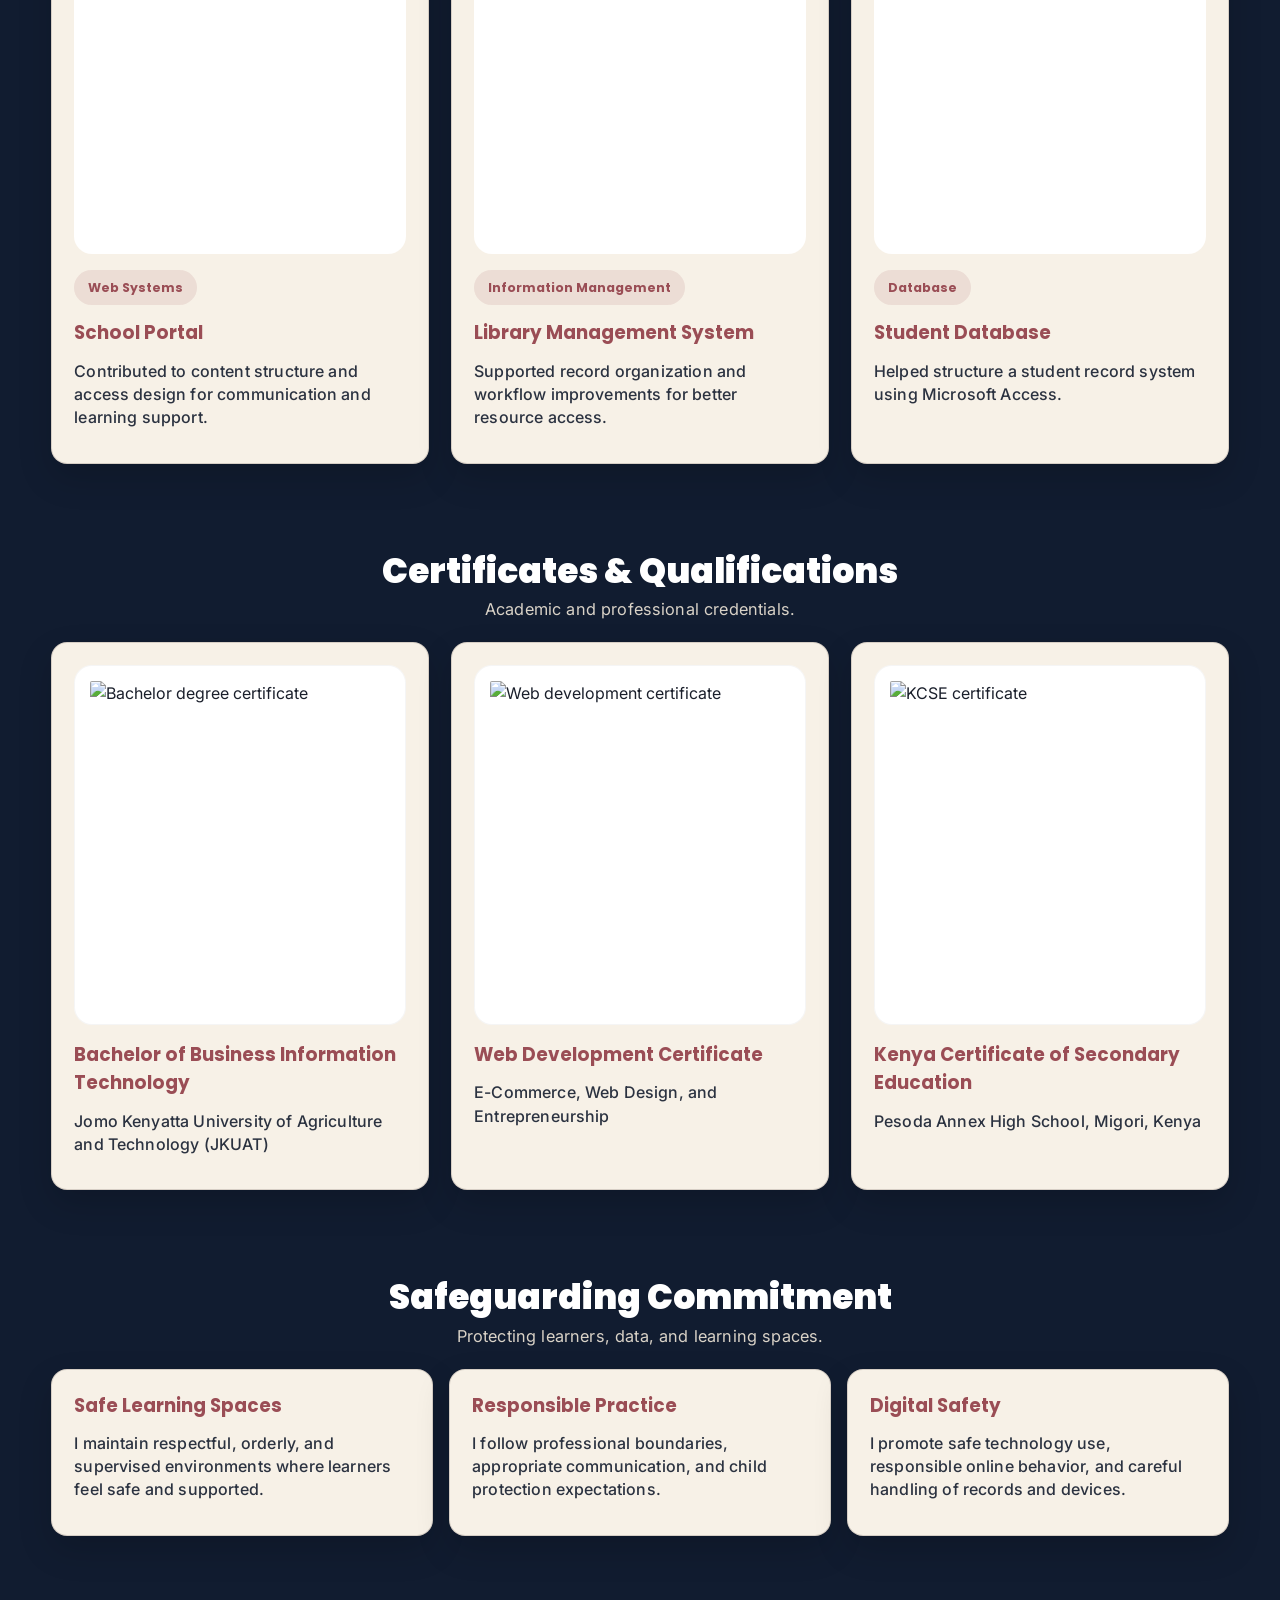
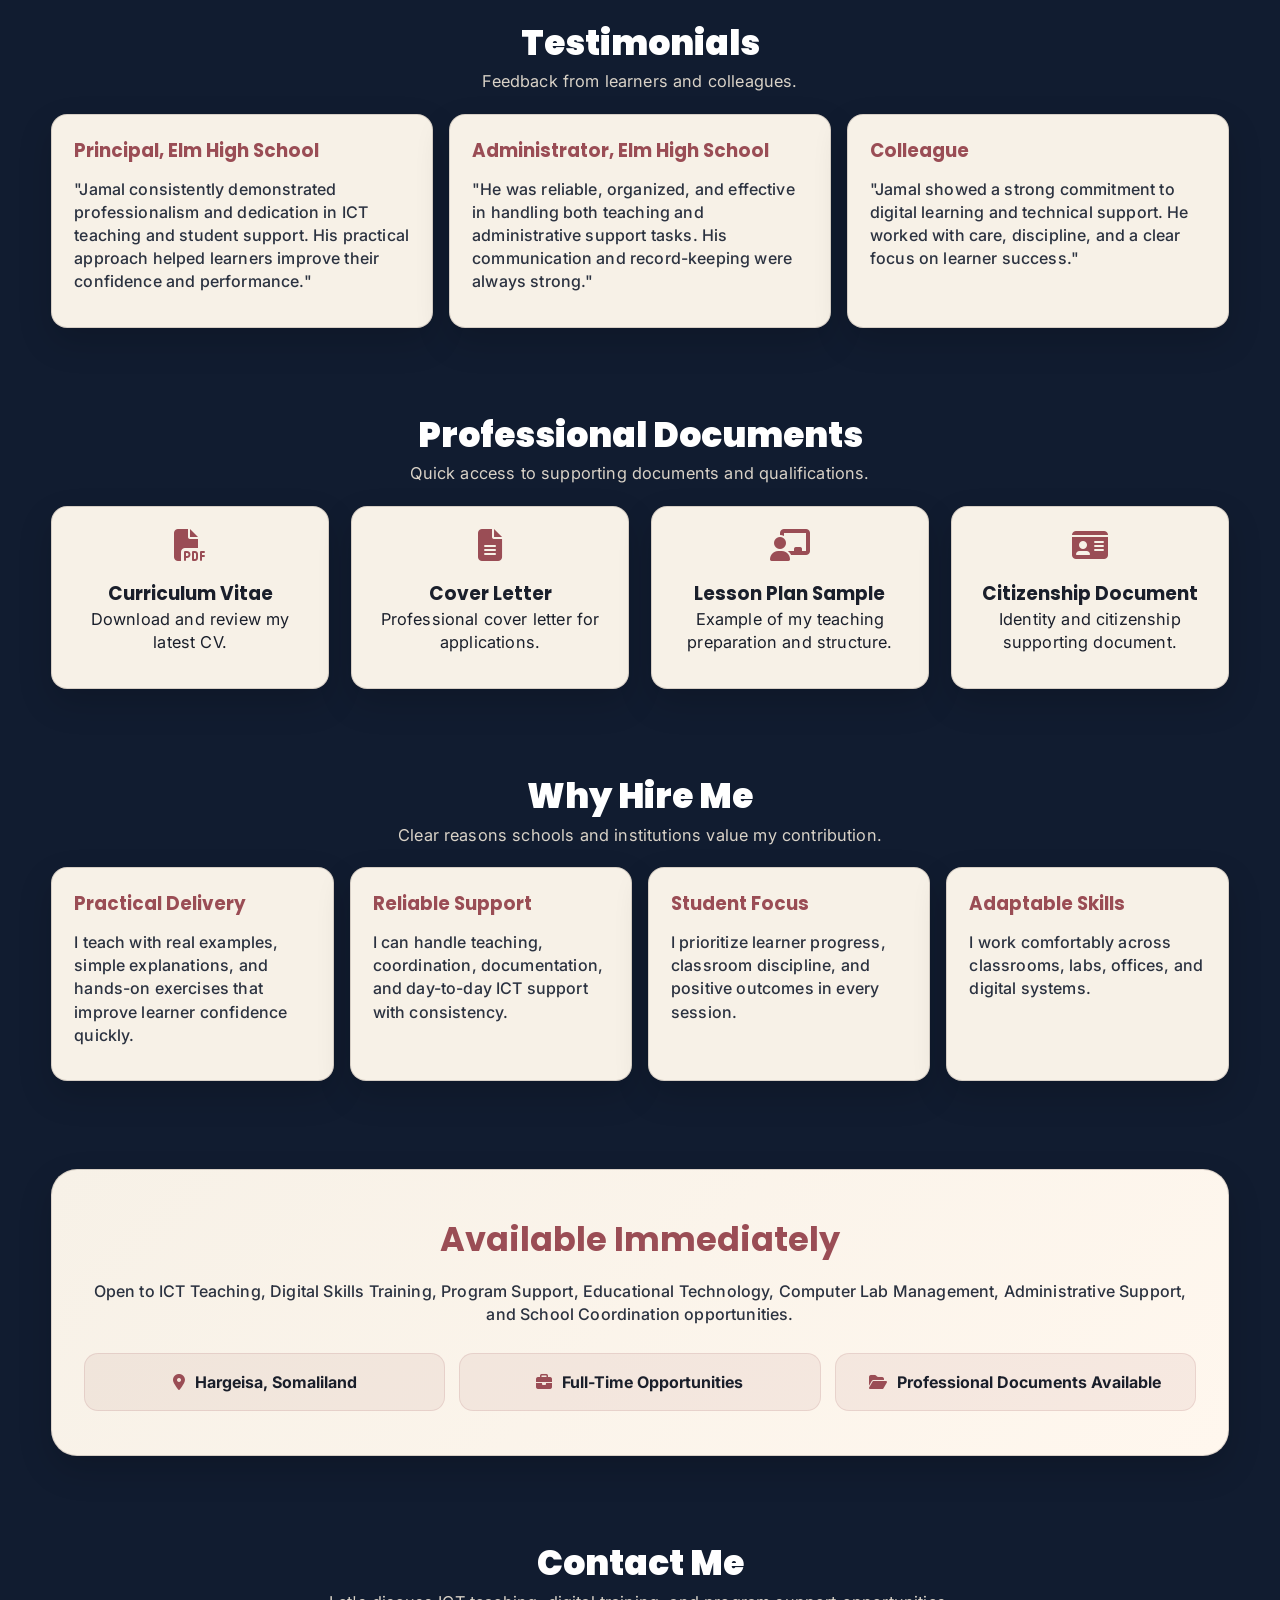
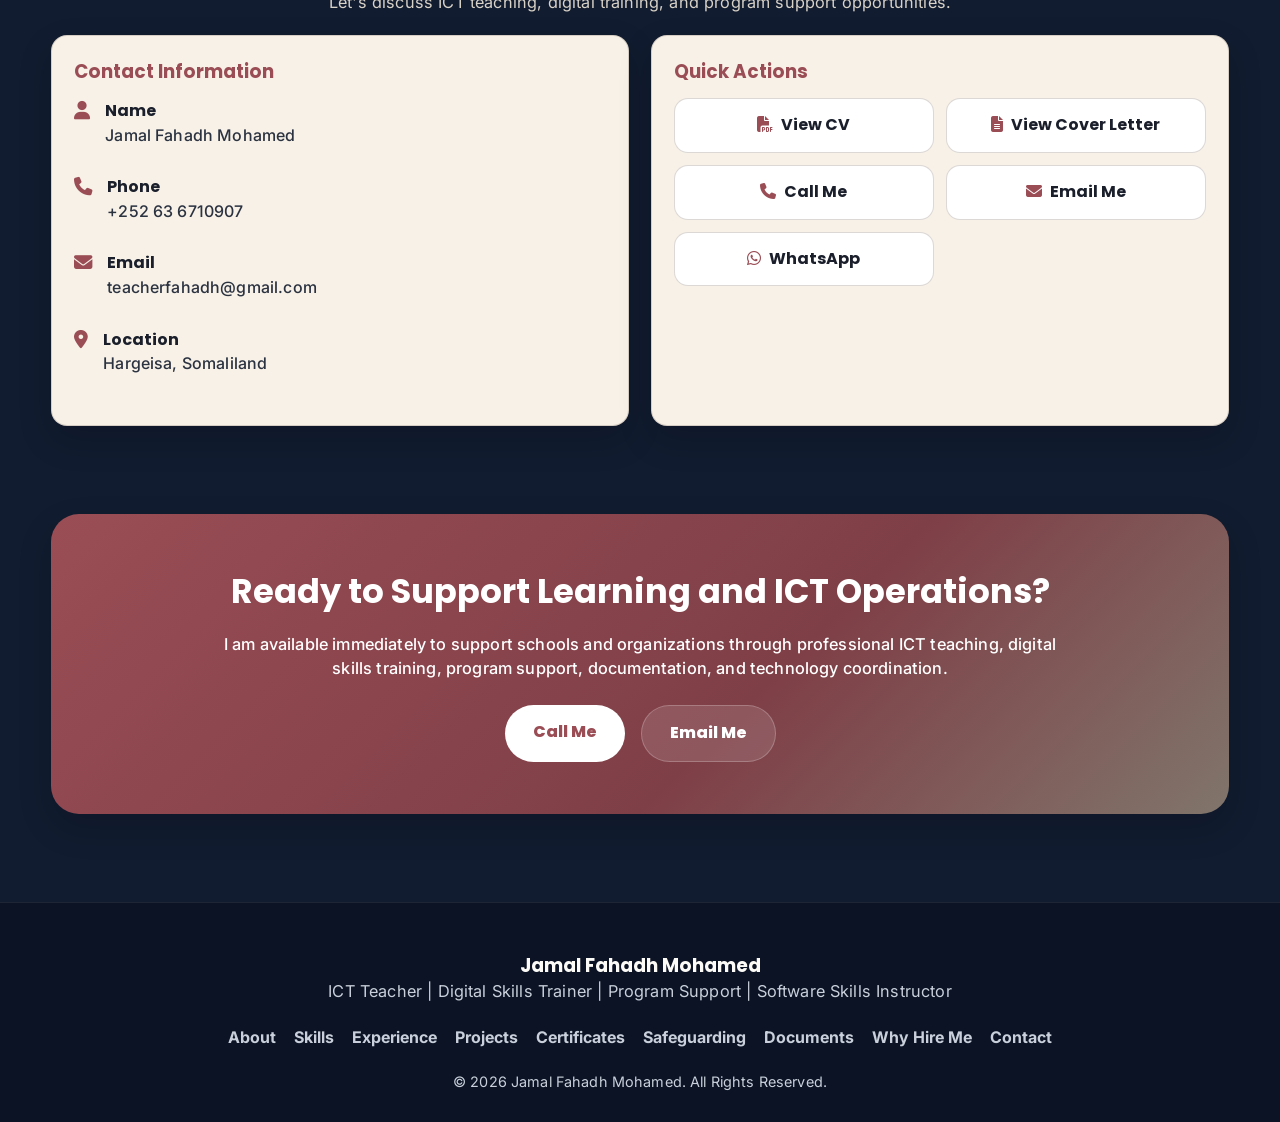
==== commit 8e1759b3: "Update index.html" ====
--- a/index.html
+++ b/index.html
@@ -11,7 +11,7 @@
 
   <link rel="preconnect" href="https://fonts.googleapis.com" />
   <link rel="preconnect" href="https://fonts.gstatic.com" crossorigin />
-  <link href="https://fonts.googleapis.com/css2?family=Inter:wght@300;400;500;600;700;800;900&display=swap" rel="stylesheet" />
+  <link href="https://fonts.googleapis.com/css2?family=Inter:wght@400;500;600;700;800&family=Poppins:wght@500;600;700;800;900&display=swap" rel="stylesheet" />
   <link rel="stylesheet" href="https://cdnjs.cloudflare.com/ajax/libs/font-awesome/6.5.1/css/all.min.css" />
 
   <style>
@@ -27,7 +27,7 @@
       --body-text:#2b3240;
       --muted:#d9d2c7;
       --border:rgba(128,117,107,.28);
-      --shadow:0 16px 40px rgba(0,0,0,.18);
+      --shadow:0 14px 34px rgba(0,0,0,.16);
       --container:1200px;
     }
 
@@ -36,19 +36,35 @@
       padding:0;
       box-sizing:border-box;
       scroll-behavior:smooth;
-      font-family:'Inter',sans-serif;
     }
 
     html{
-      scroll-padding-top:110px;
+      scroll-padding-top:100px;
     }
 
     body{
       background:var(--primary);
       color:var(--text);
-      line-height:1.85;
+      line-height:1.55;
       overflow-x:hidden;
       font-size:16px;
+      font-family:'Inter',sans-serif;
+    }
+
+    h1,h2,h3,h4,h5,h6,
+    .logo,
+    .hero-role,
+    .menu a,
+    .cv-btn,
+    .hero-badge,
+    .section-title h2,
+    .project-tag,
+    .timeline-year,
+    .action-btn,
+    .btn-primary-cta,
+    .btn-secondary-cta,
+    .contact-card strong{
+      font-family:'Poppins',sans-serif;
     }
 
     img{
@@ -65,9 +81,9 @@
     }
 
     p{
-      font-size:1.06rem;
-      line-height:1.95;
-      margin:0 0 1.25rem;
+      font-size:1.02rem;
+      line-height:1.45;
+      margin:0 0 .7rem;
       letter-spacing:0.01em;
     }
 
@@ -99,20 +115,20 @@
     }
 
     section{
-      padding:92px 0;
+      padding:44px 0;
     }
 
     .section-title{
       text-align:center;
-      margin-bottom:46px;
+      margin-bottom:20px;
     }
 
     .section-title h2{
-      font-size:2.35rem;
+      font-size:2.15rem;
       font-weight:900;
-      margin-bottom:10px;
-      color:#fff;
-      line-height:1.15;
+      margin-bottom:8px;
+      color:#fff;
+      line-height:1.12;
     }
 
     .section-title p{
@@ -136,7 +152,7 @@
       display:flex;
       justify-content:space-between;
       align-items:center;
-      padding:18px 0;
+      padding:16px 0;
       position:relative;
       gap:18px;
     }
@@ -148,6 +164,7 @@
       font-weight:800;
       font-size:1.05rem;
       white-space:nowrap;
+      color:#fff;
     }
 
     .logo-box{
@@ -161,7 +178,7 @@
 
     .menu{
       display:flex;
-      gap:22px;
+      gap:20px;
       align-items:center;
       flex-wrap:wrap;
       justify-content:center;
@@ -169,9 +186,9 @@
 
     .menu a{
       color:#fff;
-      font-size:.92rem;
+      font-size:.9rem;
       font-weight:600;
-      transition:.3s;
+      transition:.25s;
     }
 
     .menu a:hover,
@@ -181,13 +198,13 @@
     }
 
     .cv-btn{
-      padding:12px 20px;
+      padding:12px 18px;
       border:1px solid rgba(255,255,255,.16);
       border-radius:12px;
-      font-size:.85rem;
+      font-size:.84rem;
       font-weight:700;
       color:#fff;
-      transition:.3s;
+      transition:.25s;
       white-space:nowrap;
       flex-shrink:0;
       background:rgba(255,255,255,.05);
@@ -217,8 +234,8 @@
     }
 
     .hero{
-      padding-top:148px;
-      padding-bottom:108px;
+      padding-top:128px;
+      padding-bottom:60px;
       background:
         radial-gradient(circle at top right, rgba(154,77,85,.24) 0%, transparent 32%),
         radial-gradient(circle at bottom left, rgba(128,117,107,.18) 0%, transparent 28%),
@@ -231,10 +248,10 @@
       display:flex;
       align-items:center;
       justify-content:center;
-      gap:54px;
+      gap:48px;
       max-width:1200px;
       margin:0 auto;
-      padding:0 32px;
+      padding:0 28px;
       position:relative;
       z-index:1;
     }
@@ -272,8 +289,8 @@
     .hero h1{
       font-size:clamp(2.8rem, 6vw, 4.2rem);
       font-weight:900;
-      line-height:1.06;
-      margin-bottom:14px;
+      line-height:1.05;
+      margin-bottom:12px;
       color:#fff;
     }
 
@@ -287,49 +304,50 @@
       background:var(--accent);
       color:#fff;
       font-weight:800;
-      font-size:.85rem;
+      font-size:.84rem;
       text-transform:uppercase;
       border-radius:10px;
-      margin-bottom:22px;
+      margin-bottom:18px;
       letter-spacing:.4px;
       box-shadow:0 10px 20px rgba(154,77,85,.16);
     }
 
     .hero-subtitle{
-      font-size:1.12rem;
+      font-size:1.08rem;
       font-weight:700;
-      margin-bottom:18px;
-      color:#fff;
+      margin-bottom:14px;
+      color:#fff;
+      line-height:1.4;
     }
 
     .hero-description{
-      font-size:1.08rem;
+      font-size:1.04rem;
       max-width:800px;
-      margin-bottom:28px;
+      margin-bottom:20px;
       margin-left:auto;
       margin-right:auto;
-      padding:22px 24px;
+      padding:20px 22px;
       background:rgba(247,241,231,.98);
       color:var(--body-text);
       border-left:5px solid var(--accent);
       border-radius:16px;
-      box-shadow:0 16px 40px rgba(0,0,0,.10);
-      line-height:1.95;
+      box-shadow:0 14px 34px rgba(0,0,0,.10);
+      line-height:1.48;
     }
 
     .hero-badges{
       display:flex;
       flex-wrap:wrap;
-      gap:12px;
+      gap:10px;
     }
 
     .hero-badge{
-      padding:12px 18px;
+      padding:11px 16px;
       border-radius:999px;
       background:rgba(255,255,255,.05);
       border:1px solid rgba(255,255,255,.10);
       font-weight:800;
-      font-size:.9rem;
+      font-size:.86rem;
       color:#fff;
     }
 
@@ -374,19 +392,19 @@
     }
 
     .snapshot{
-      padding-top:16px;
+      padding-top:8px;
     }
 
     .snapshot-grid{
       display:grid;
       grid-template-columns:repeat(4,1fr);
-      gap:22px;
+      gap:18px;
     }
 
     .snapshot-card{
       background:var(--surface);
-      padding:32px;
-      border-radius:20px;
+      padding:28px;
+      border-radius:18px;
       text-align:center;
       border:1px solid var(--border);
       box-shadow:var(--shadow);
@@ -394,14 +412,15 @@
     }
 
     .snapshot-card h3{
-      font-size:2.2rem;
+      font-size:2.1rem;
       font-weight:900;
       color:var(--accent);
-    }
-
-    .executive-profile{
-      max-width:1000px;
-      margin:auto;
+      margin-bottom:4px;
+    }
+
+    .snapshot-card p{
+      line-height:1.35;
+      margin:0;
     }
 
     .profile-card,
@@ -424,8 +443,8 @@
     }
 
     .profile-card{
-      padding:44px;
-      border-radius:24px;
+      padding:36px;
+      border-radius:22px;
     }
 
     .profile-card h3,
@@ -438,8 +457,8 @@
     .why-card h3,
     .safeguard-card h3{
       color:var(--accent);
-      margin-bottom:14px;
-      font-size:1.2rem;
+      margin-bottom:12px;
+      font-size:1.15rem;
     }
 
     .profile-card p,
@@ -457,8 +476,8 @@
     .availability-box p,
     .cta-box p{
       color:var(--body-text);
-      font-size:1.03rem;
-      line-height:1.95;
+      font-size:1rem;
+      line-height:1.45;
       font-weight:500;
     }
 
@@ -470,7 +489,7 @@
     .testimonial-card p + p,
     .why-card p + p,
     .safeguard-card p + p{
-      margin-top:1rem;
+      margin-top:.45rem;
     }
 
     .highlights-grid,
@@ -481,7 +500,7 @@
     .safeguard-grid{
       display:grid;
       grid-template-columns:repeat(auto-fit,minmax(280px,1fr));
-      gap:20px;
+      gap:16px;
     }
 
     .highlight-item{
@@ -501,13 +520,13 @@
 
     .timeline-item{
       display:flex;
-      gap:25px;
-      margin-bottom:34px;
+      gap:22px;
+      margin-bottom:26px;
     }
 
     .timeline-dot{
-      width:18px;
-      height:18px;
+      width:16px;
+      height:16px;
       background:var(--accent);
       border-radius:50%;
       margin-top:12px;
@@ -517,8 +536,8 @@
 
     .timeline-content{
       background:var(--surface);
-      padding:34px;
-      border-radius:24px;
+      padding:28px;
+      border-radius:22px;
       flex:1;
       border:1px solid var(--border);
       box-shadow:var(--shadow);
@@ -527,32 +546,33 @@
 
     .timeline-year{
       display:inline-block;
-      padding:8px 14px;
+      padding:7px 13px;
       background:rgba(154,77,85,.12);
       color:var(--accent);
       font-weight:700;
       border-radius:999px;
-      margin-bottom:15px;
+      margin-bottom:12px;
+      font-size:.85rem;
     }
 
     .timeline-content h3{
-      margin-bottom:8px;
+      margin-bottom:6px;
       color:var(--dark-text);
-      font-size:1.45rem;
+      font-size:1.35rem;
     }
 
     .timeline-content h4{
       color:var(--neutral);
-      margin-bottom:18px;
+      margin-bottom:14px;
     }
 
     .experience-block{
-      margin-top:18px;
+      margin-top:14px;
     }
 
     .experience-block h5{
       color:var(--accent);
-      margin-bottom:8px;
+      margin-bottom:7px;
       font-size:1rem;
     }
 
@@ -563,20 +583,20 @@
 
     .experience-block li{
       color:var(--body-text);
-      margin-bottom:10px;
+      margin-bottom:8px;
     }
 
     .projects-grid,
     .certificate-grid{
       display:grid;
       grid-template-columns:repeat(auto-fit,minmax(320px,1fr));
-      gap:28px;
+      gap:22px;
     }
 
     .document-grid{
       display:grid;
       grid-template-columns:repeat(auto-fit,minmax(250px,1fr));
-      gap:28px;
+      gap:22px;
     }
 
     .project-image{
@@ -585,7 +605,7 @@
       object-fit:cover;
       object-position:center;
       border-radius:18px;
-      margin-bottom:18px;
+      margin-bottom:16px;
       background:#fff;
     }
 
@@ -594,10 +614,10 @@
       height:360px;
       object-fit:contain;
       object-position:center;
-      padding:18px;
+      padding:16px;
       background:#fff;
       border-radius:18px;
-      margin-bottom:18px;
+      margin-bottom:16px;
       box-shadow:inset 0 0 0 1px rgba(0,0,0,.04);
     }
 
@@ -607,34 +627,34 @@
       color:var(--accent);
       padding:8px 14px;
       border-radius:999px;
-      font-size:.8rem;
+      font-size:.78rem;
       font-weight:700;
-      margin-bottom:18px;
+      margin-bottom:14px;
     }
 
     .document-card{
       display:block;
       text-align:center;
       color:var(--dark-text);
-      transition:.3s;
+      transition:.25s;
     }
 
     .document-card:hover,
     .document-card:focus-visible{
-      transform:translateY(-8px);
+      transform:translateY(-6px);
       outline:none;
     }
 
     .document-card i{
       font-size:2rem;
-      margin-bottom:20px;
+      margin-bottom:18px;
       color:var(--accent);
     }
 
     .availability-box{
       background:linear-gradient(135deg,var(--surface),#fff7ee);
-      padding:56px;
-      border-radius:30px;
+      padding:44px 32px;
+      border-radius:26px;
       text-align:center;
       box-shadow:var(--shadow);
       border:1px solid var(--border);
@@ -642,22 +662,22 @@
     }
 
     .availability-box h2{
-      font-size:2.35rem;
-      margin-bottom:18px;
+      font-size:2.1rem;
+      margin-bottom:14px;
       color:var(--accent);
     }
 
     .availability-items{
-      margin-top:34px;
+      margin-top:26px;
       display:grid;
       grid-template-columns:repeat(auto-fit,minmax(250px,1fr));
-      gap:18px;
+      gap:14px;
     }
 
     .availability-items div{
       background:rgba(154,77,85,.08);
-      padding:18px;
-      border-radius:16px;
+      padding:16px;
+      border-radius:14px;
       font-weight:700;
       color:var(--dark-text);
       border:1px solid rgba(154,77,85,.14);
@@ -671,43 +691,43 @@
     .contact-wrapper{
       display:grid;
       grid-template-columns:1fr 1fr;
-      gap:28px;
+      gap:22px;
     }
 
     .contact-item{
       display:flex;
       gap:15px;
-      margin-bottom:20px;
+      margin-bottom:16px;
       align-items:flex-start;
       color:var(--dark-text);
     }
 
     .contact-item i{
       color:var(--accent);
-      font-size:1.2rem;
+      font-size:1.15rem;
       margin-top:4px;
     }
 
     .action-buttons{
       display:grid;
       grid-template-columns:1fr 1fr;
-      gap:14px;
+      gap:12px;
     }
 
     .action-btn{
       background:#fff;
-      padding:15px;
+      padding:14px;
       border-radius:14px;
       text-align:center;
       color:var(--dark-text);
       border:1px solid var(--border);
-      transition:.3s ease;
+      transition:.25s ease;
       font-weight:700;
     }
 
     .action-btn:hover,
     .action-btn:focus-visible{
-      transform:translateY(-4px);
+      transform:translateY(-3px);
       outline:none;
       background:rgba(154,77,85,.08);
     }
@@ -719,73 +739,73 @@
 
     .cta-box{
       background:linear-gradient(135deg,var(--accent),#7f3f47 60%,var(--neutral));
-      padding:66px 38px;
-      border-radius:30px;
+      padding:52px 30px;
+      border-radius:28px;
       text-align:center;
       color:#fff;
       box-shadow:var(--shadow);
     }
 
     .cta-box h2{
-      font-size:2.4rem;
-      margin-bottom:18px;
+      font-size:2.1rem;
+      margin-bottom:14px;
     }
 
     .cta-box p{
       max-width:850px;
       margin:auto;
       color:#fff;
-      font-size:1.08rem;
-      line-height:1.9;
+      font-size:1.02rem;
+      line-height:1.5;
     }
 
     .cta-buttons{
+      display:flex;
+      justify-content:center;
+      gap:16px;
+      flex-wrap:wrap;
+      margin-top:24px;
+    }
+
+    .btn-primary-cta,
+    .btn-secondary-cta{
+      padding:15px 28px;
+      border-radius:50px;
+      font-weight:800;
+    }
+
+    .btn-primary-cta{
+      background:#fff;
+      color:var(--accent);
+    }
+
+    .btn-secondary-cta{
+      background:rgba(255,255,255,.12);
+      color:#fff;
+      border:1px solid rgba(255,255,255,.22);
+    }
+
+    footer{
+      margin-top:44px;
+      padding:48px 0 18px;
+      background:#0b1324;
+      border-top:1px solid rgba(255,255,255,.08);
+    }
+
+    .footer-content{
+      text-align:center;
+    }
+
+    .footer-content p{
+      color:#c9d0db;
+    }
+
+    .footer-links{
       display:flex;
       justify-content:center;
       gap:18px;
       flex-wrap:wrap;
-      margin-top:30px;
-    }
-
-    .btn-primary-cta,
-    .btn-secondary-cta{
-      padding:16px 32px;
-      border-radius:50px;
-      font-weight:800;
-    }
-
-    .btn-primary-cta{
-      background:#fff;
-      color:var(--accent);
-    }
-
-    .btn-secondary-cta{
-      background:rgba(255,255,255,.12);
-      color:#fff;
-      border:1px solid rgba(255,255,255,.22);
-    }
-
-    footer{
-      margin-top:92px;
-      padding:58px 0 20px;
-      background:#0b1324;
-      border-top:1px solid rgba(255,255,255,.08);
-    }
-
-    .footer-content{
-      text-align:center;
-    }
-
-    .footer-content p{
-      color:#c9d0db;
-    }
-
-    .footer-links{
-      display:flex;
-      justify-content:center;
-      gap:22px;
-      flex-wrap:wrap;
-      margin:28px 0;
+      margin:22px 0;
     }
 
     .footer-links a{
@@ -807,28 +827,28 @@
     .call-float,
     .whatsapp-float{
       position:fixed;
-      right:25px;
-      width:60px;
-      height:60px;
+      right:22px;
+      width:58px;
+      height:58px;
       border-radius:50%;
       display:flex;
       align-items:center;
       justify-content:center;
-      box-shadow:0 10px 30px rgba(0,0,0,.25);
+      box-shadow:0 10px 28px rgba(0,0,0,.25);
       z-index:999;
     }
 
     .call-float{
-      bottom:100px;
+      bottom:94px;
       background:#128C7E;
-      font-size:1.3rem;
+      font-size:1.25rem;
       color:#fff;
     }
 
     .whatsapp-float{
-      bottom:25px;
+      bottom:22px;
       background:#25D366;
-      font-size:1.5rem;
+      font-size:1.45rem;
       color:#fff;
     }
 
@@ -846,8 +866,8 @@
 
     .animate-section{
       opacity:0;
-      transform:translateY(26px);
-      transition:all .7s ease;
+      transform:translateY(22px);
+      transition:all .55s ease;
     }
 
     .show-animation{
@@ -859,11 +879,11 @@
       .menu{
         display:none;
         position:absolute;
-        top:80px;
+        top:76px;
         right:0;
         background:#fff;
         flex-direction:column;
-        padding:20px;
+        padding:18px;
         border-radius:16px;
         width:260px;
         box-shadow:var(--shadow);
@@ -897,11 +917,11 @@
       }
 
       .cta-box{
-        padding:48px 24px;
+        padding:42px 22px;
       }
 
       .cta-box h2{
-        font-size:1.9rem;
+        font-size:1.8rem;
       }
 
       .profile-ring{
@@ -915,13 +935,13 @@
 
       .certificate-card img{
         height:300px;
-        padding:16px;
+        padding:14px;
       }
     }
 
     @media(max-width:768px){
       .hero h1{
-        font-size:2.8rem;
+        font-size:2.7rem;
       }
 
       .snapshot-grid{
@@ -947,7 +967,7 @@
       }
 
       .footer-links{
-        gap:14px;
+        gap:12px;
       }
 
       .profile-ring{
@@ -961,11 +981,11 @@
 
       .certificate-card img{
         height:250px;
-        padding:14px;
+        padding:12px;
       }
 
       p{
-        line-height:1.9;
+        line-height:1.42;
       }
     }
 
@@ -1075,13 +1095,11 @@
           <p>Dedicated to learner success, digital growth, and efficient operations.</p>
         </div>
 
-        <div class="executive-profile">
-          <div class="profile-card">
-            <h3>Professional Overview</h3>
-            <p>Dedicated ICT educator and program support professional with strong experience in teaching Pearson Edexcel ICT, supporting digital learning environments, managing computer labs, and assisting with office and administrative operations.</p>
-            <p>Skilled in learner assessment, lesson delivery, educational technology, Microsoft Office, communication, documentation, record management, and the coordination of academic and technical activities.</p>
-            <p>Recognized for professionalism, adaptability, organization, and a practical approach that helps learners and institutions achieve measurable results.</p>
-          </div>
+        <div class="profile-card">
+          <h3>Professional Overview</h3>
+          <p>Dedicated ICT educator and program support professional with strong experience in teaching Pearson Edexcel ICT, supporting digital learning environments, managing computer labs, and assisting with office and administrative operations.</p>
+          <p>Skilled in learner assessment, lesson delivery, educational technology, Microsoft Office, communication, documentation, record management, and the coordination of academic and technical activities.</p>
+          <p>Recognized for professionalism, adaptability, organization, and a practical approach that helps learners and institutions achieve measurable results.</p>
         </div>
       </div>
     </section>
@@ -1582,10 +1600,7 @@
       });
     }, { threshold: 0.1 });
 
-    document.querySelectorAll('section').forEach(section => {
-      section.classList.add('animate-section');
-      observer.observe(section);
-    });
+    document.querySelectorAll('section').forEach(section => observer.observe(section));
   </script>
 </body>
 </html>
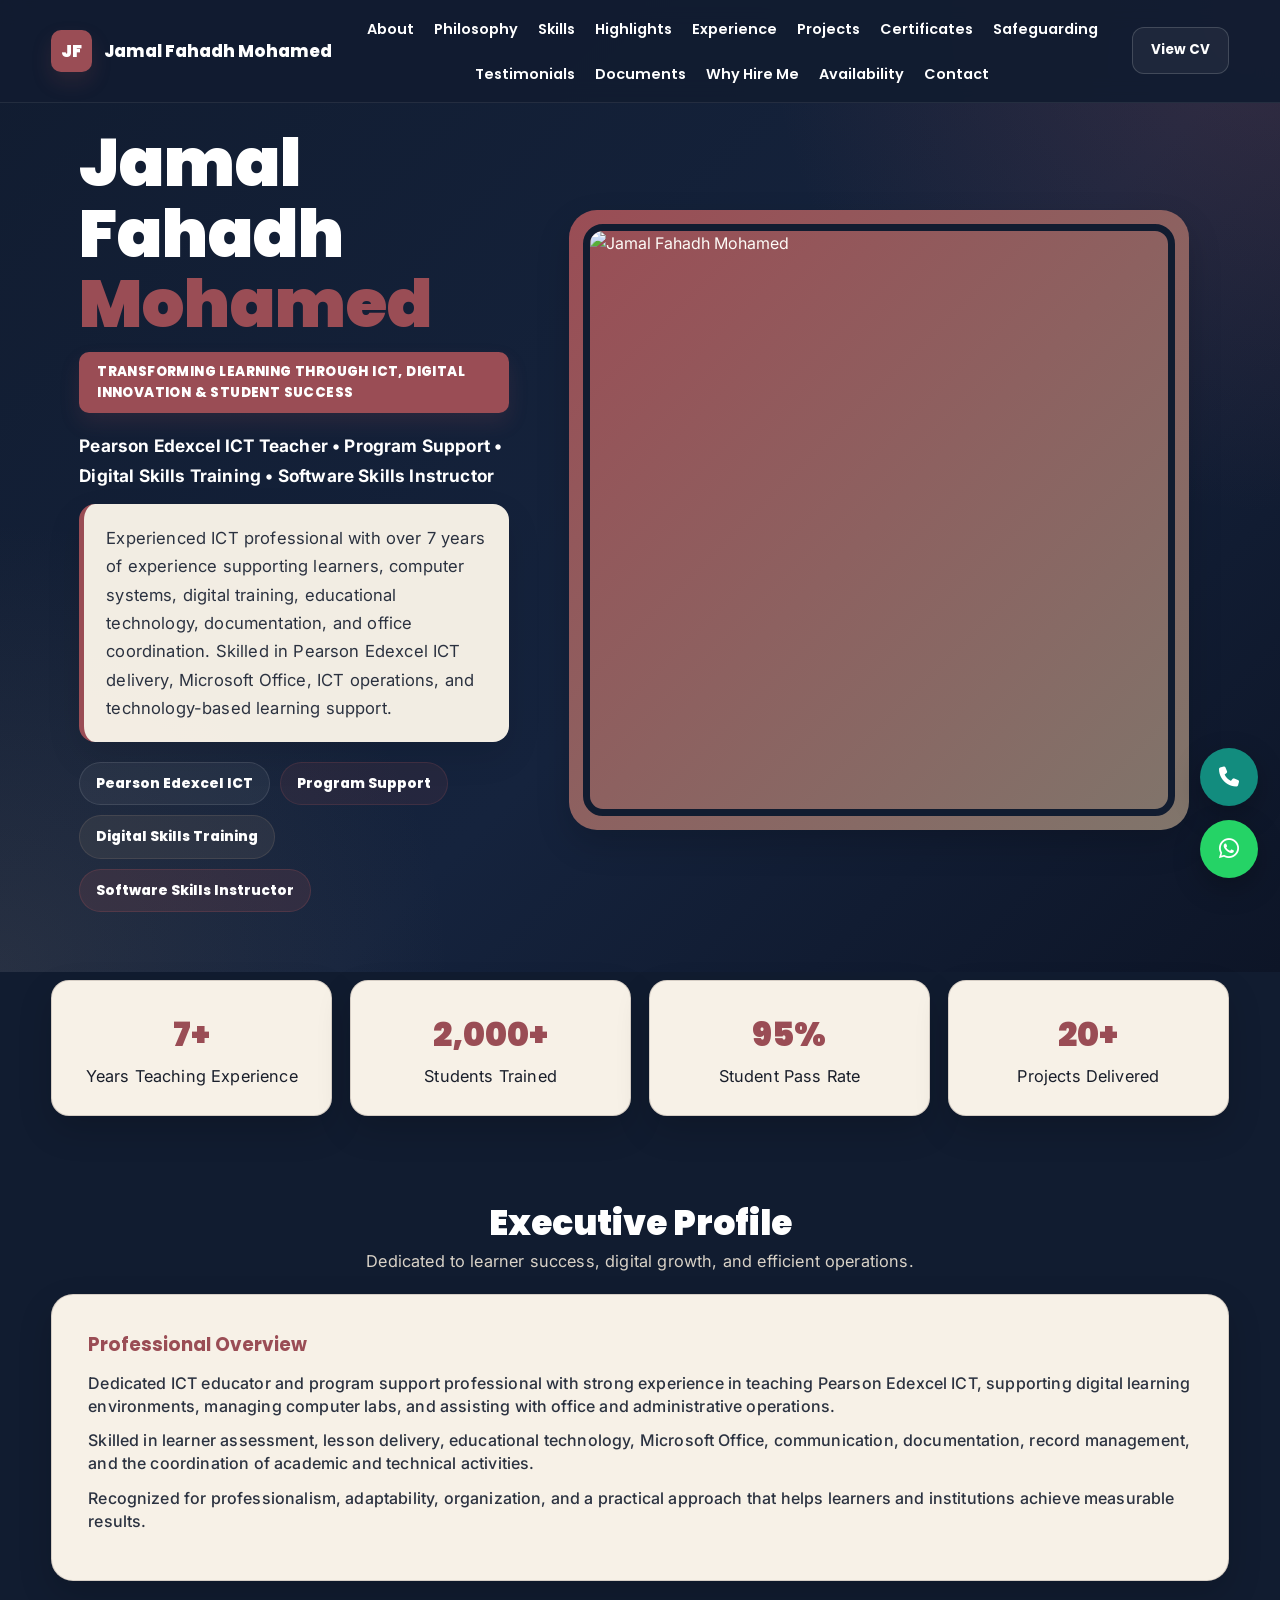
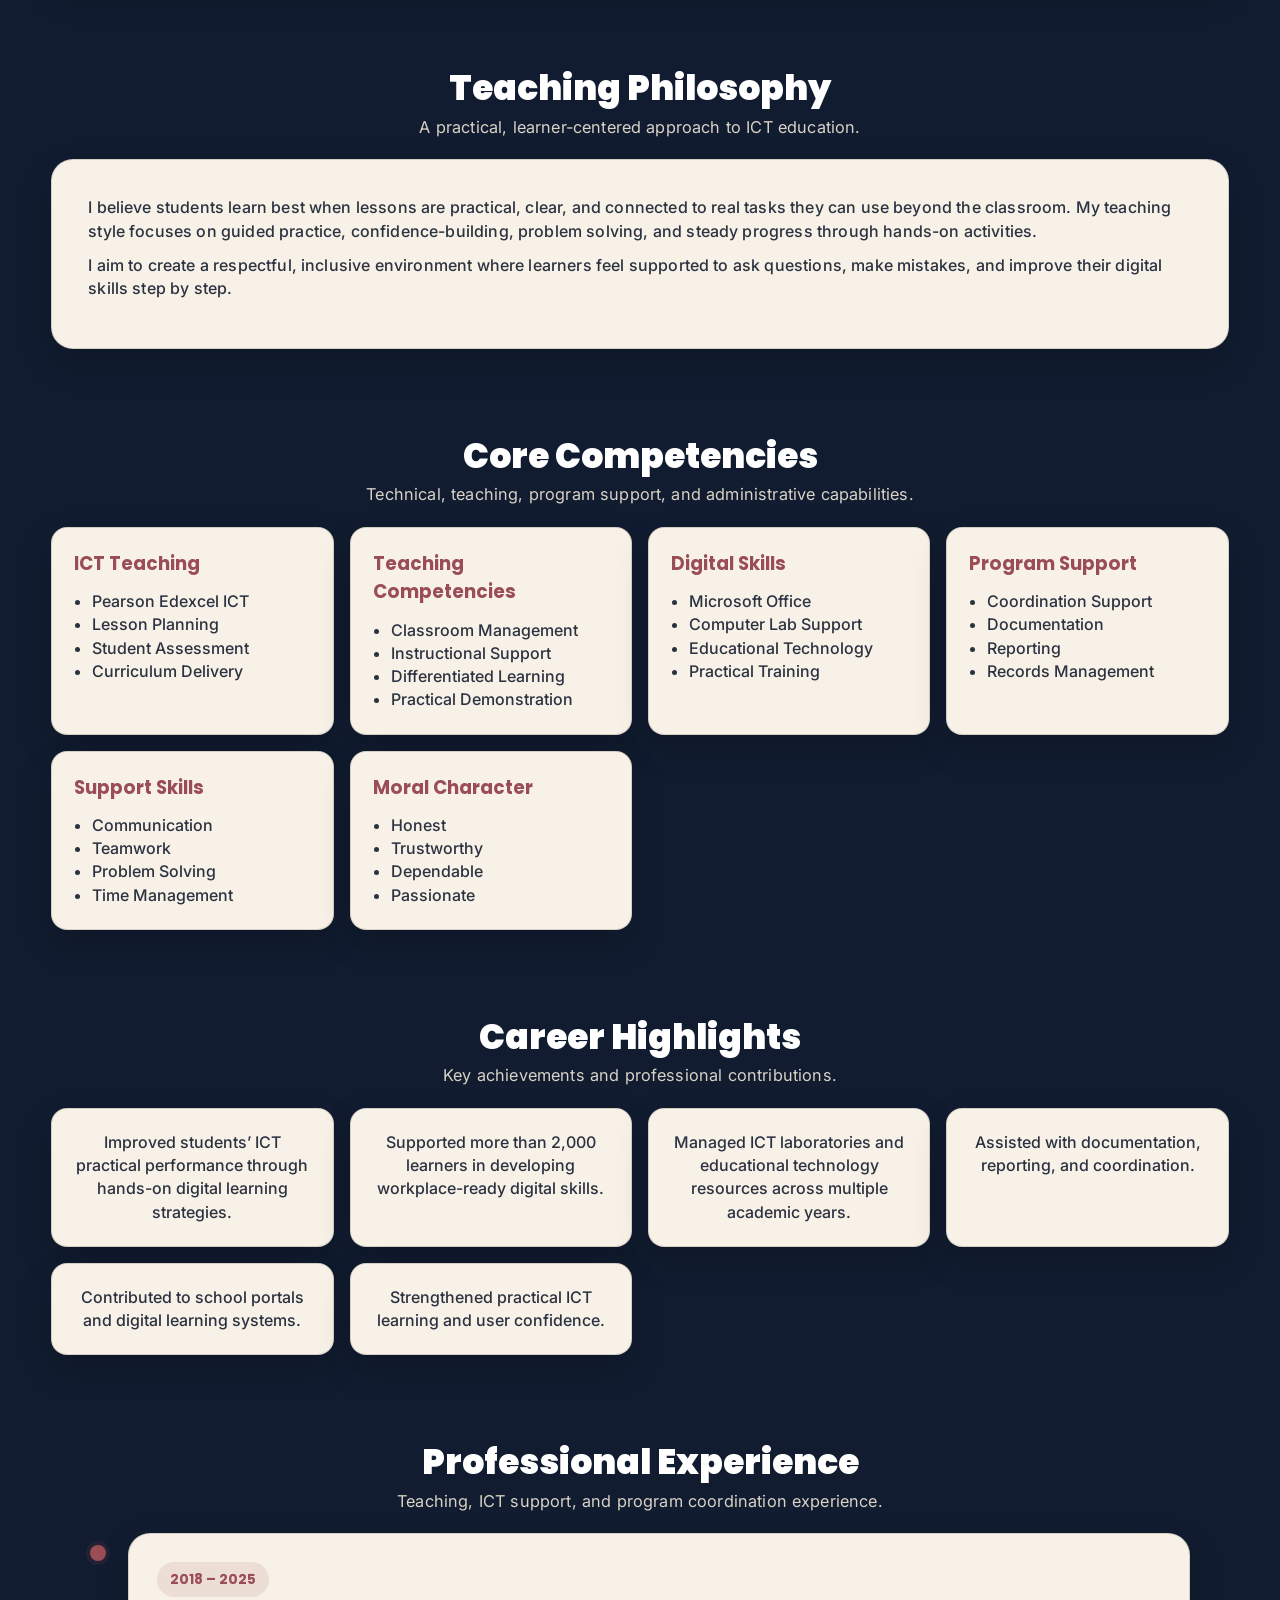
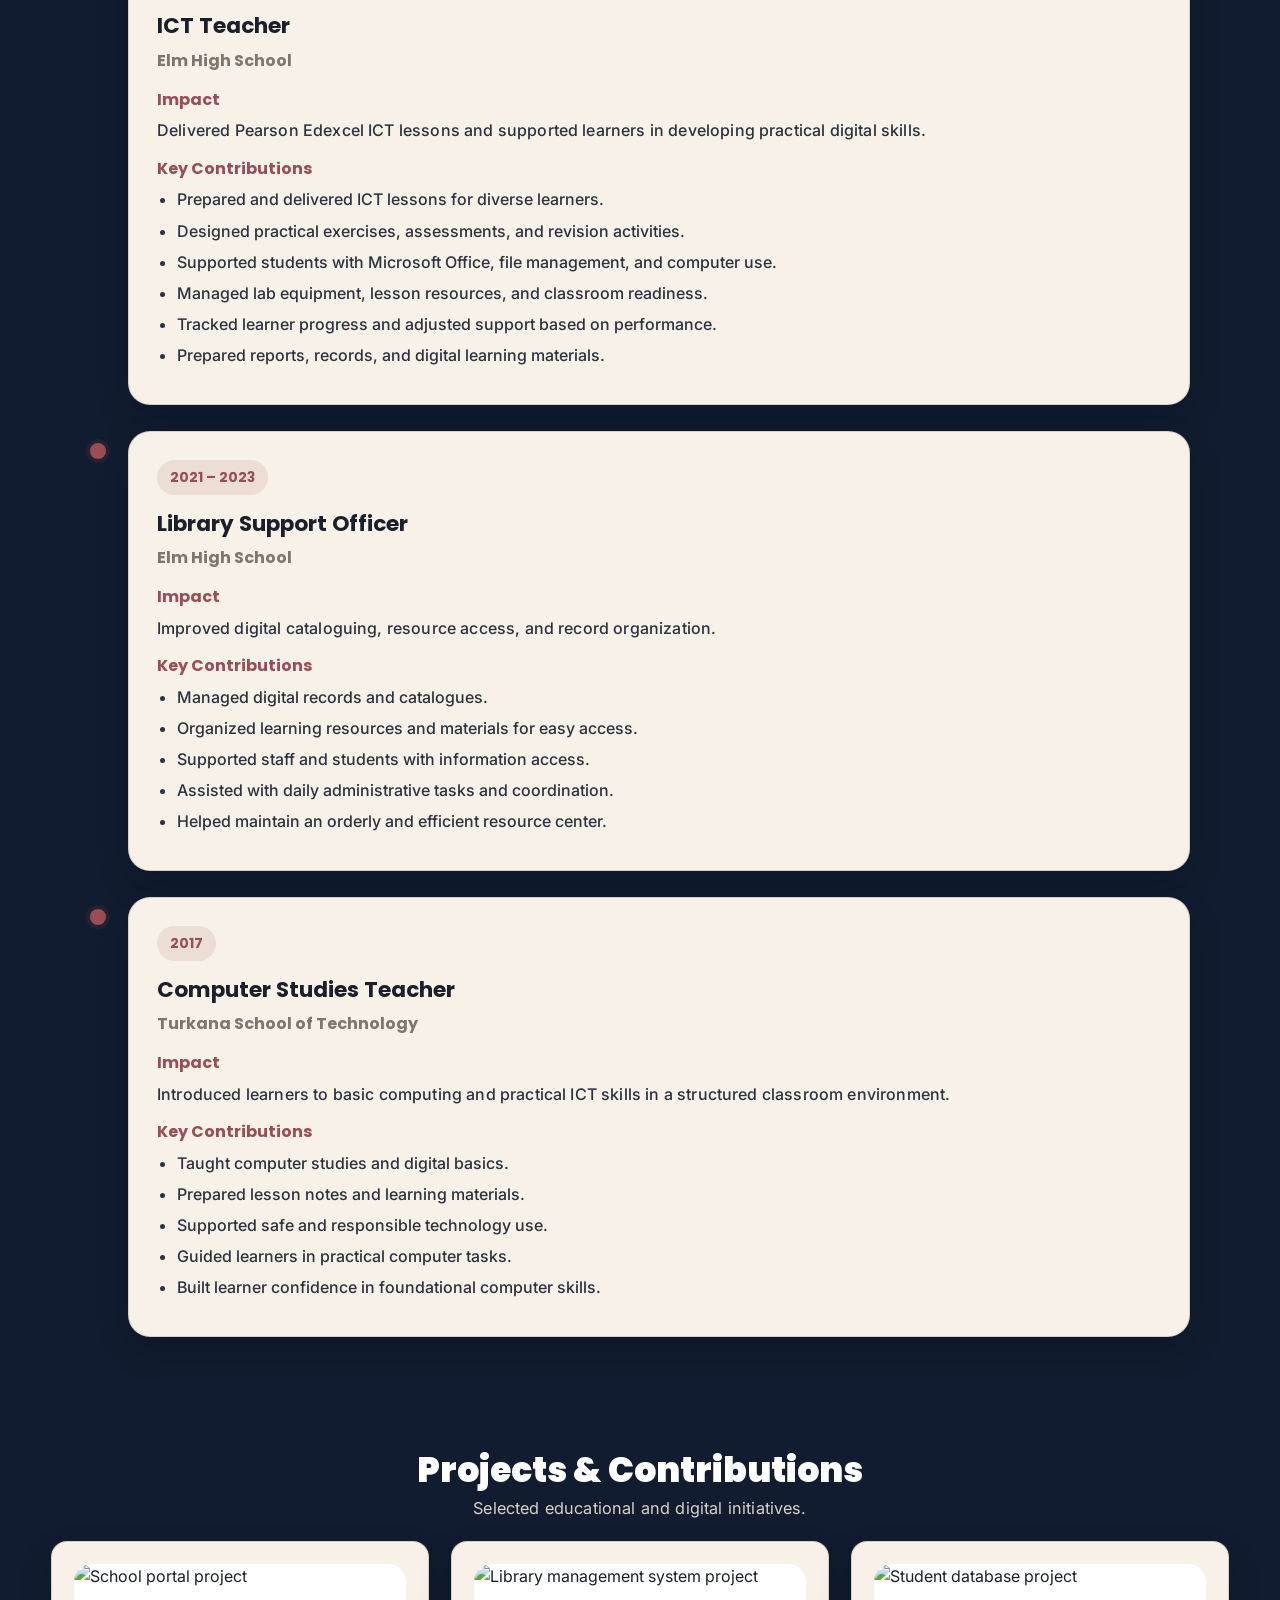
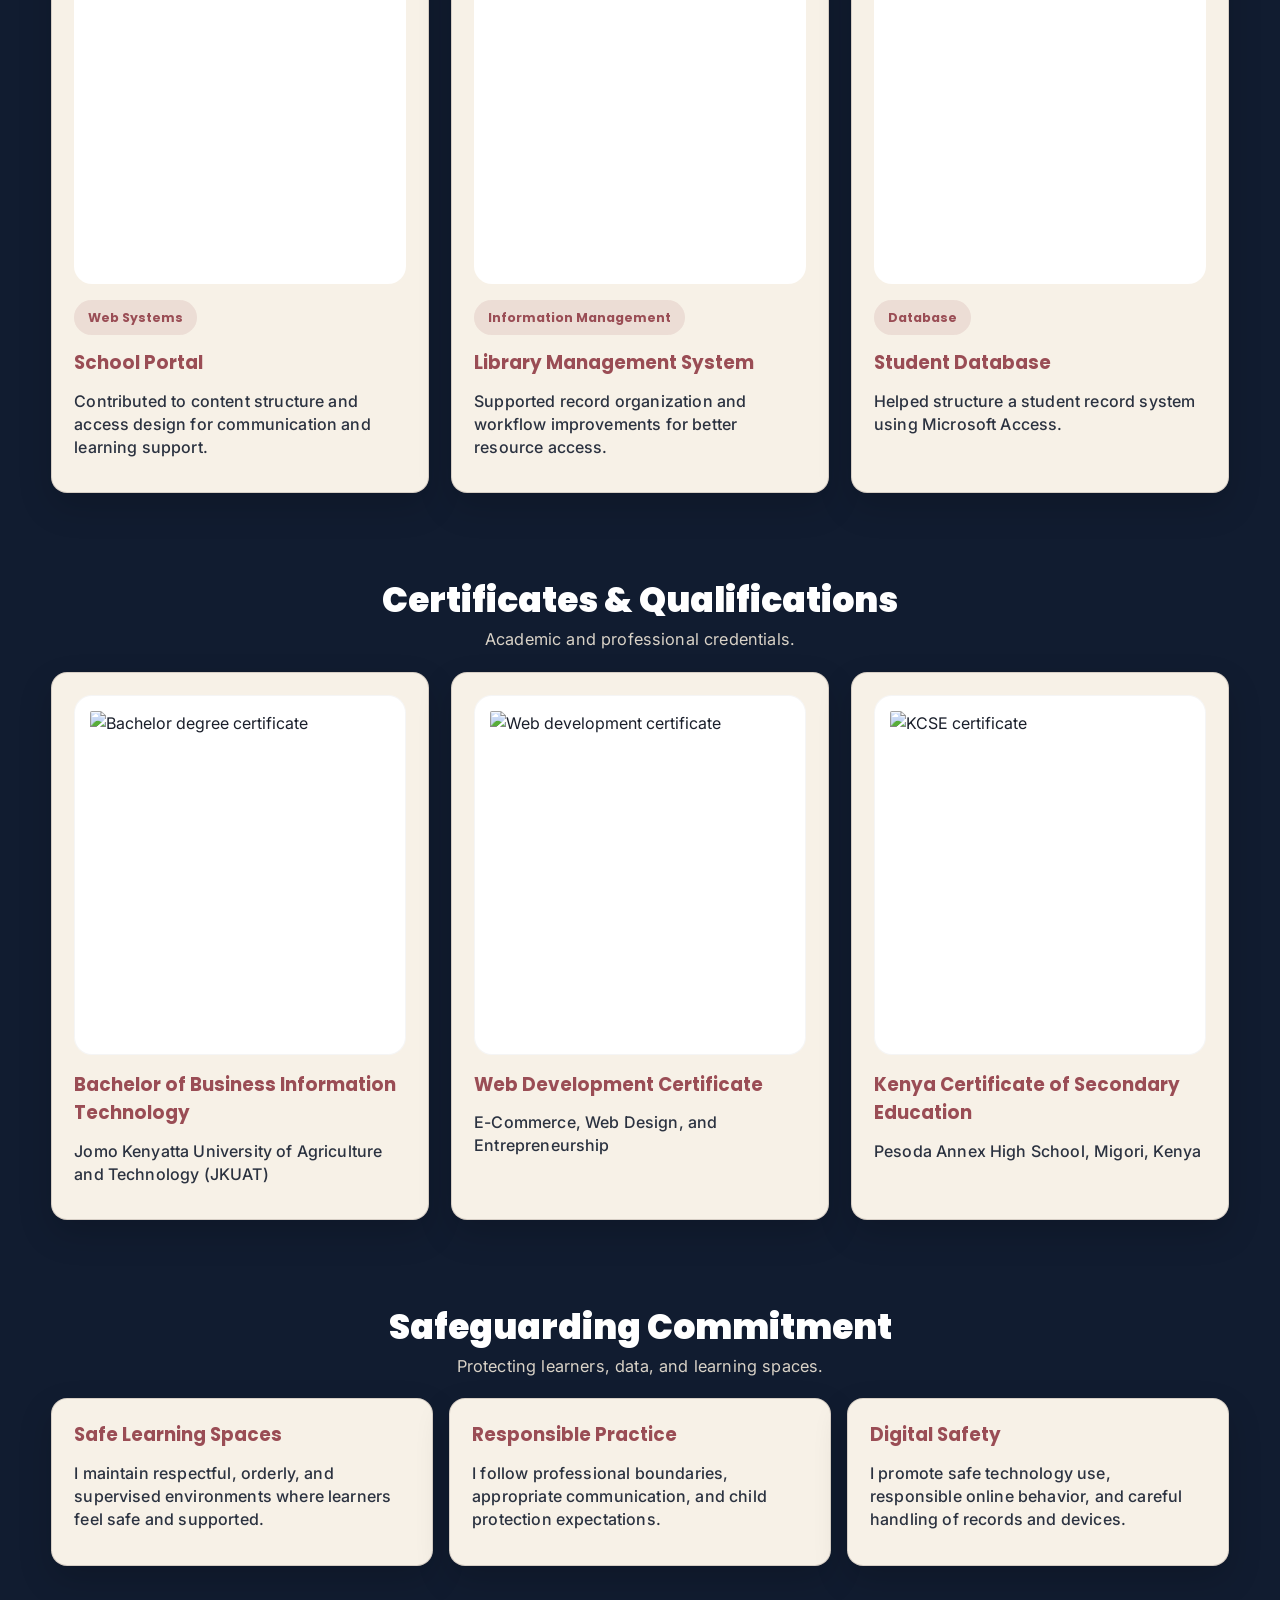
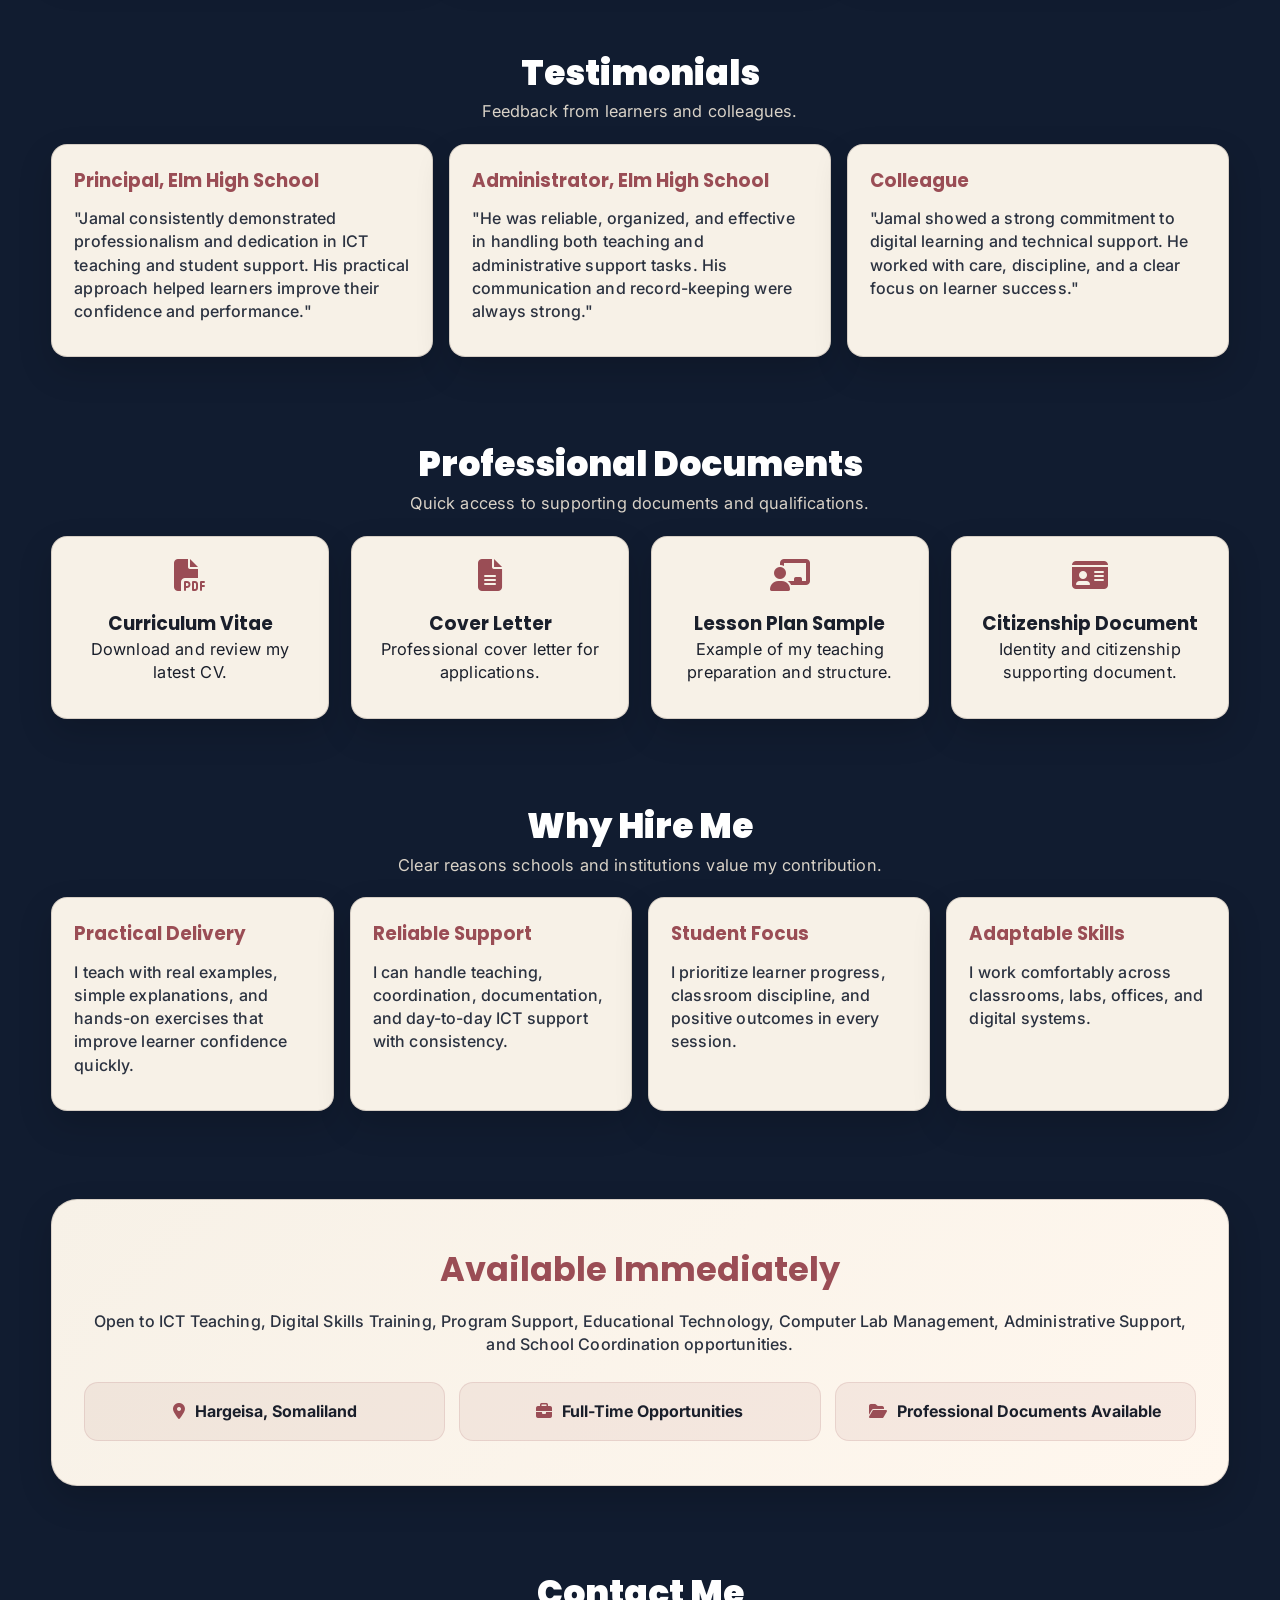
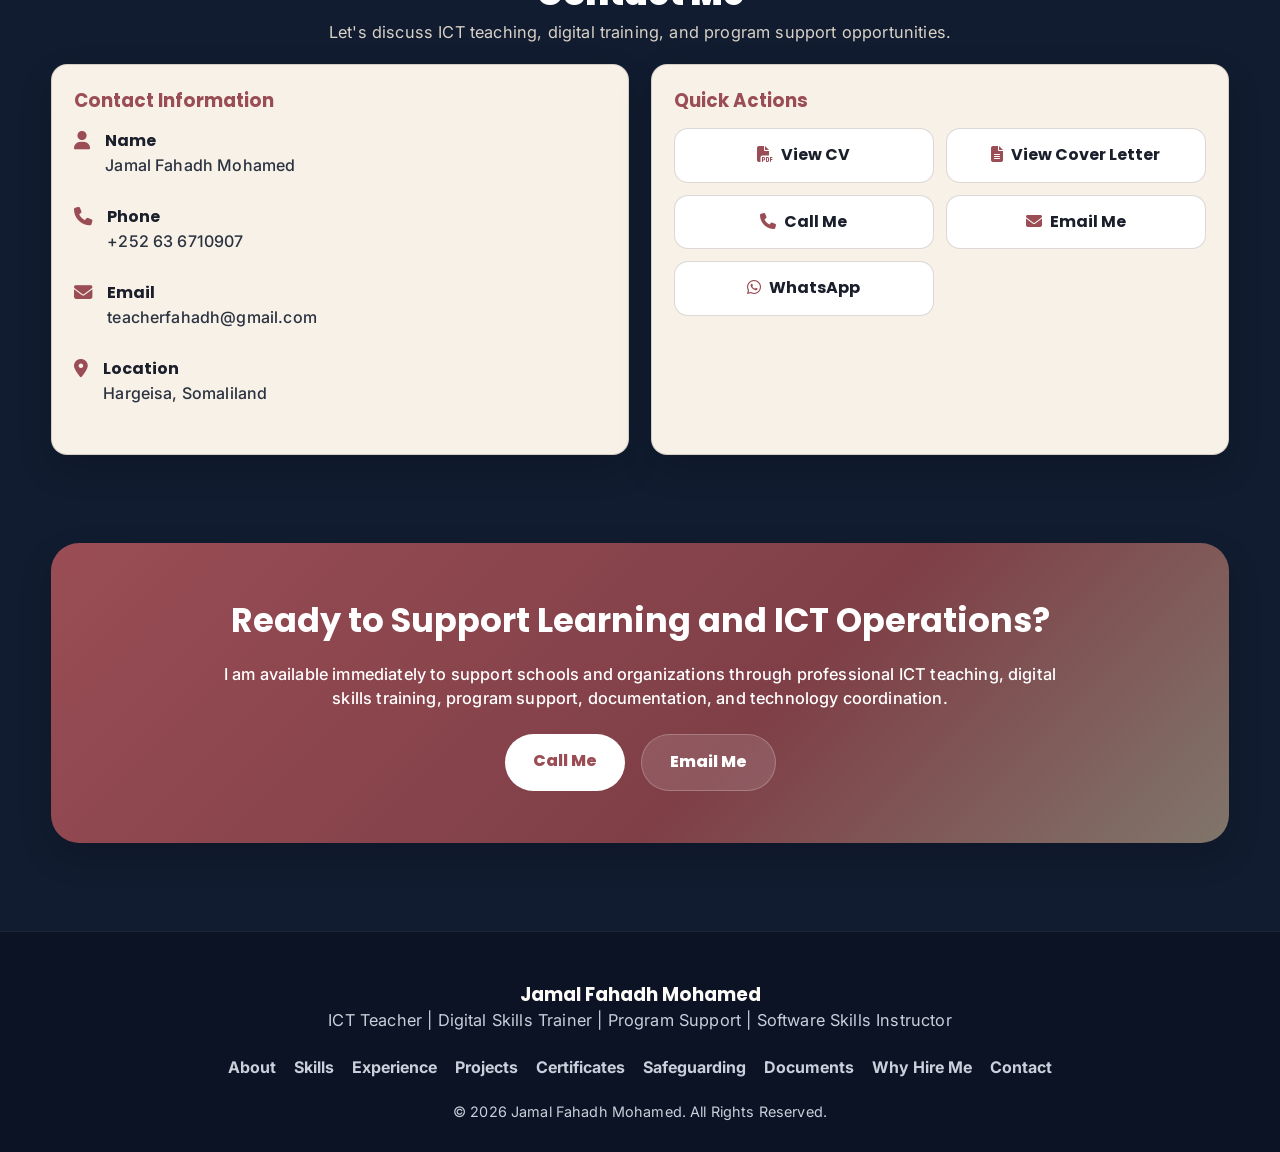
==== commit ad4606f8: "Update index.html" ====
--- a/index.html
+++ b/index.html
@@ -317,7 +317,7 @@
       font-weight:700;
       margin-bottom:14px;
       color:#fff;
-      line-height:1.4;
+      line-height:1.7;
     }
 
     .hero-description{
@@ -332,7 +332,7 @@
       border-left:5px solid var(--accent);
       border-radius:16px;
       box-shadow:0 14px 34px rgba(0,0,0,.10);
-      line-height:1.48;
+      line-height:1.7;
     }
 
     .hero-badges{
@@ -349,6 +349,7 @@
       font-weight:800;
       font-size:.86rem;
       color:#fff;
+      line-height:1.4;
     }
 
     .hero-badge:nth-child(2){
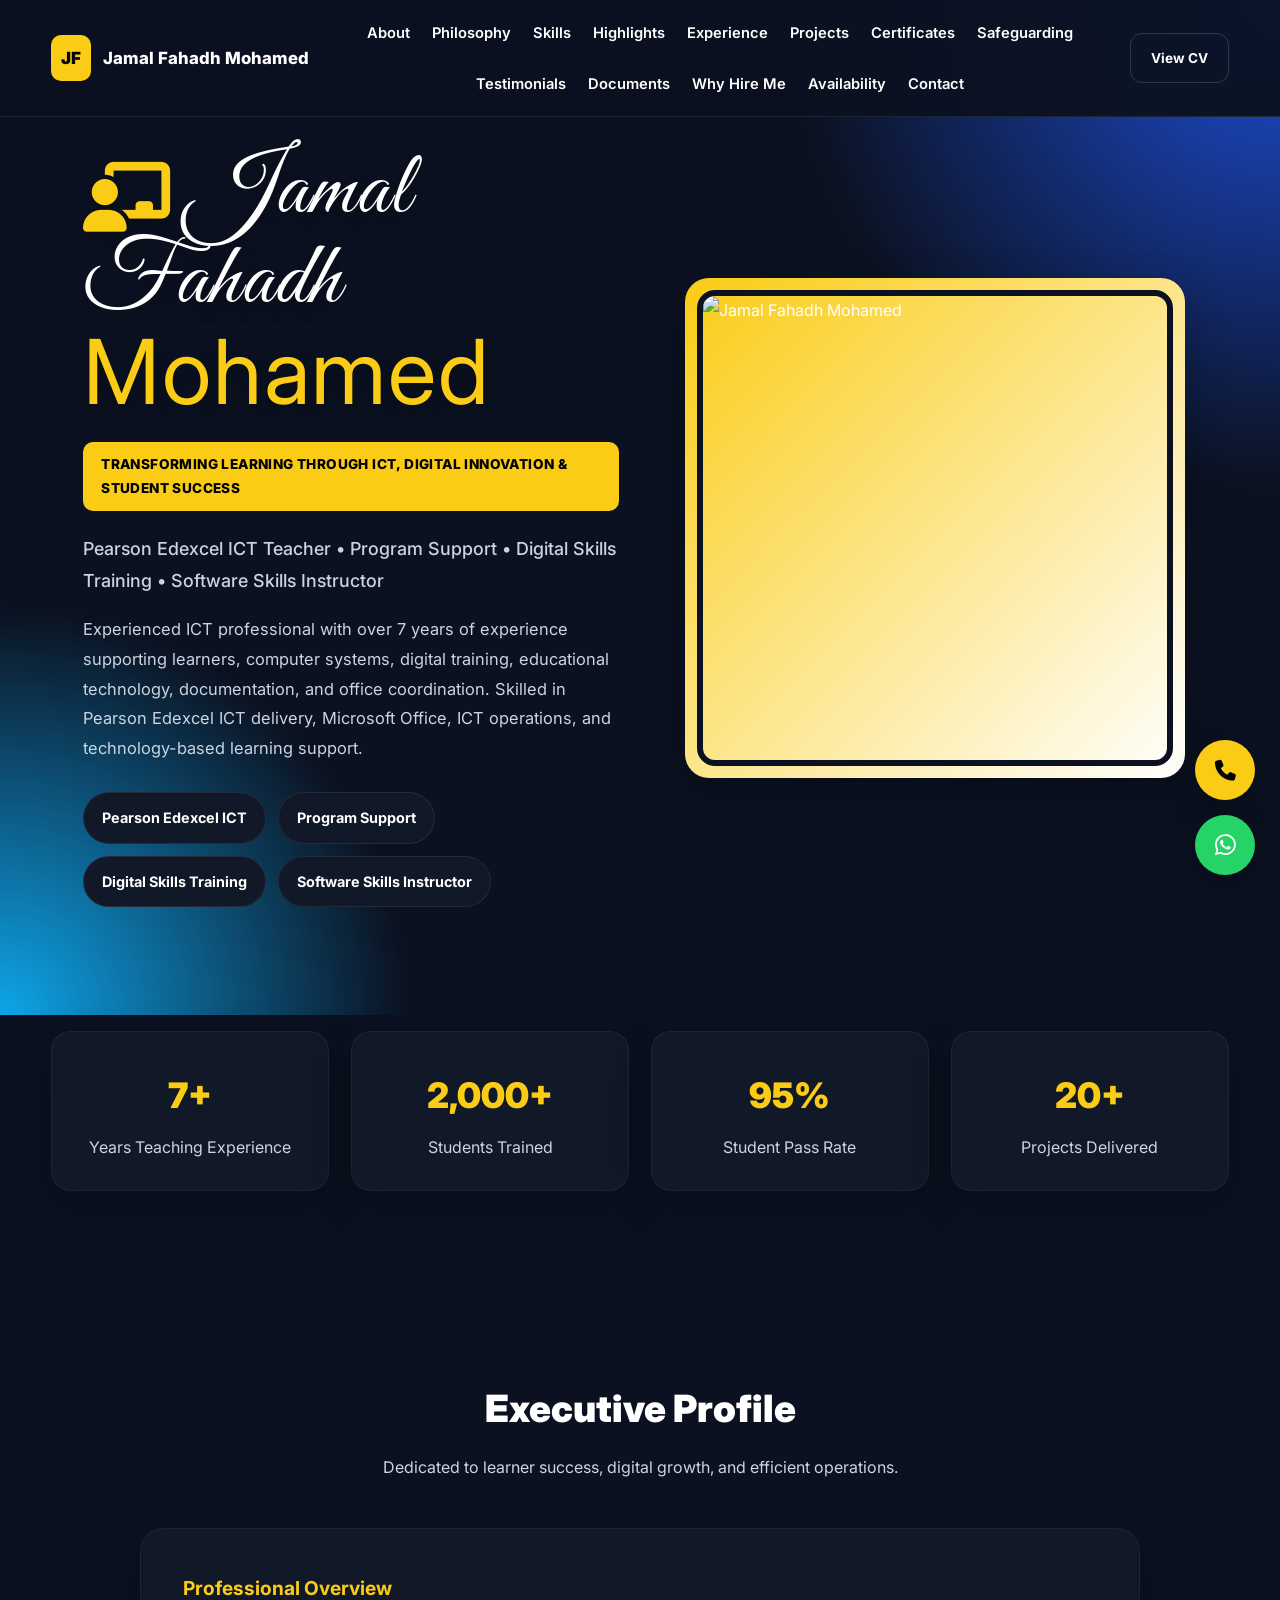
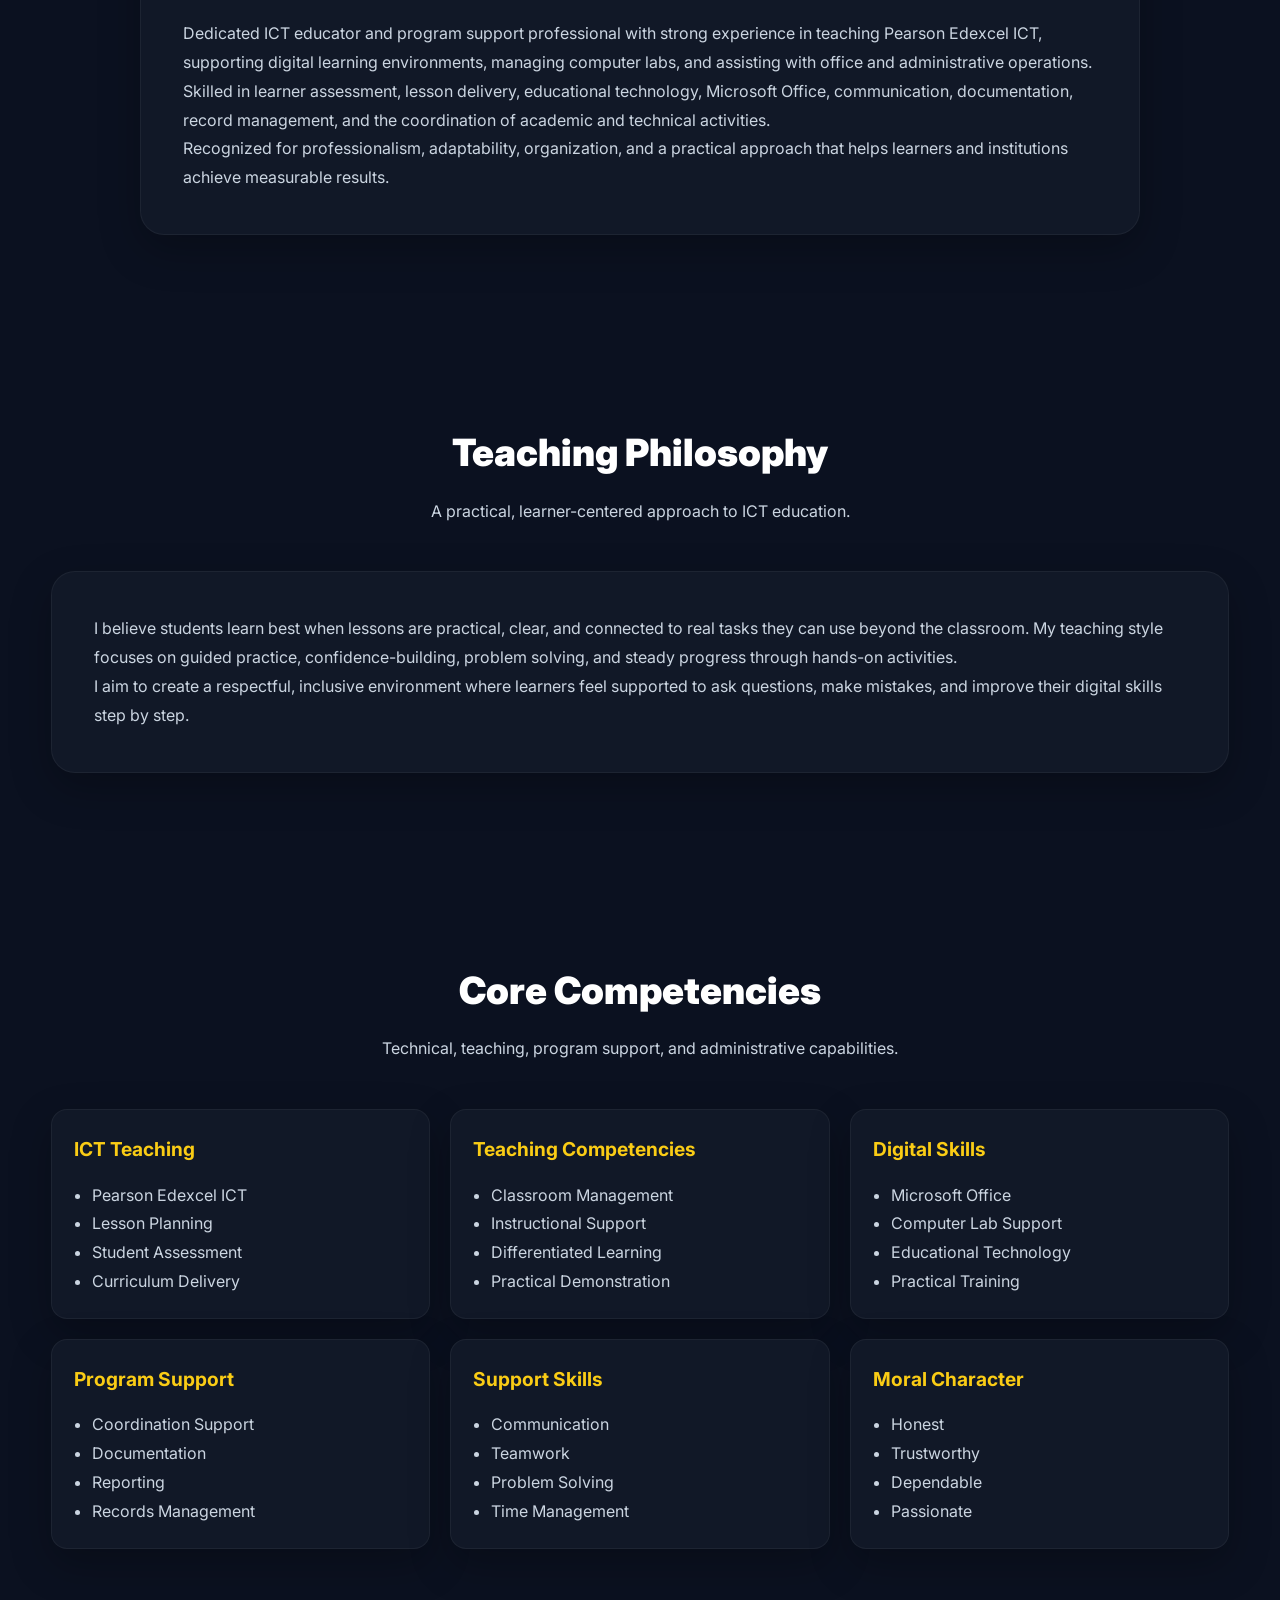
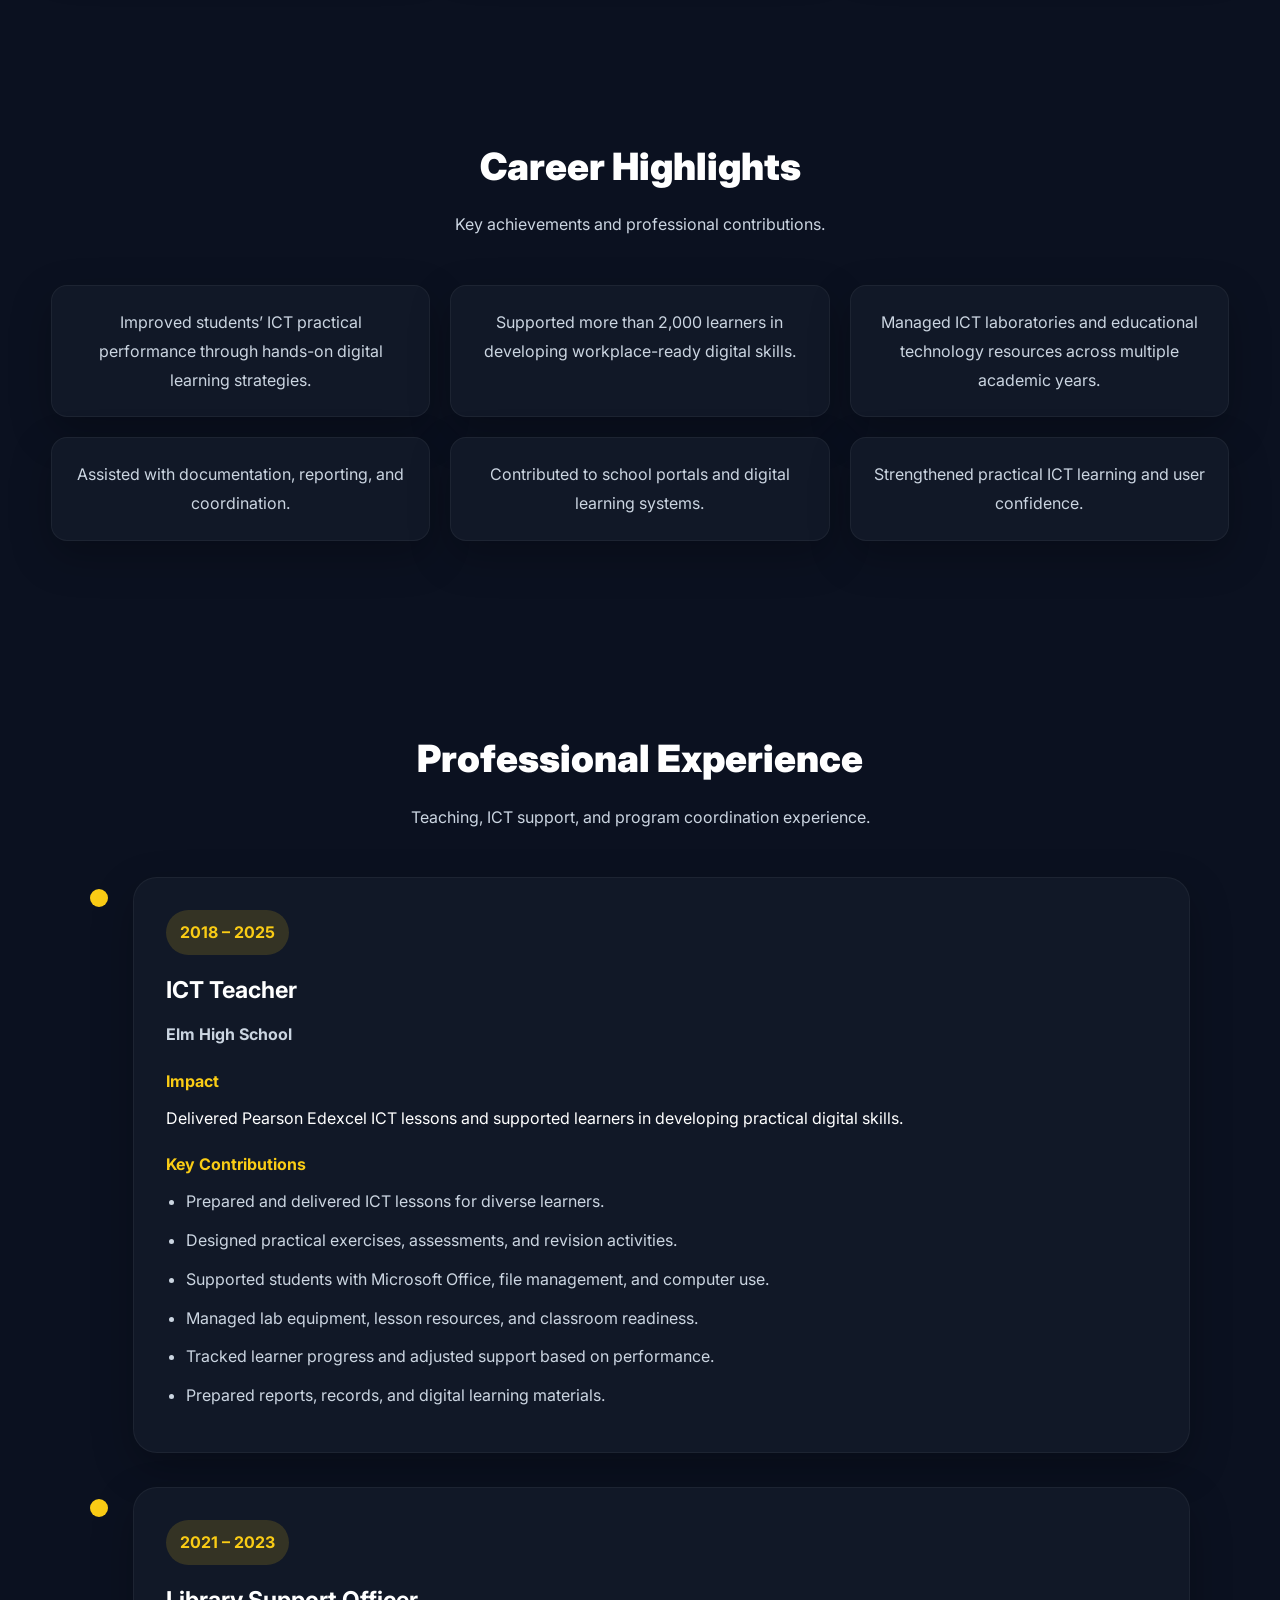
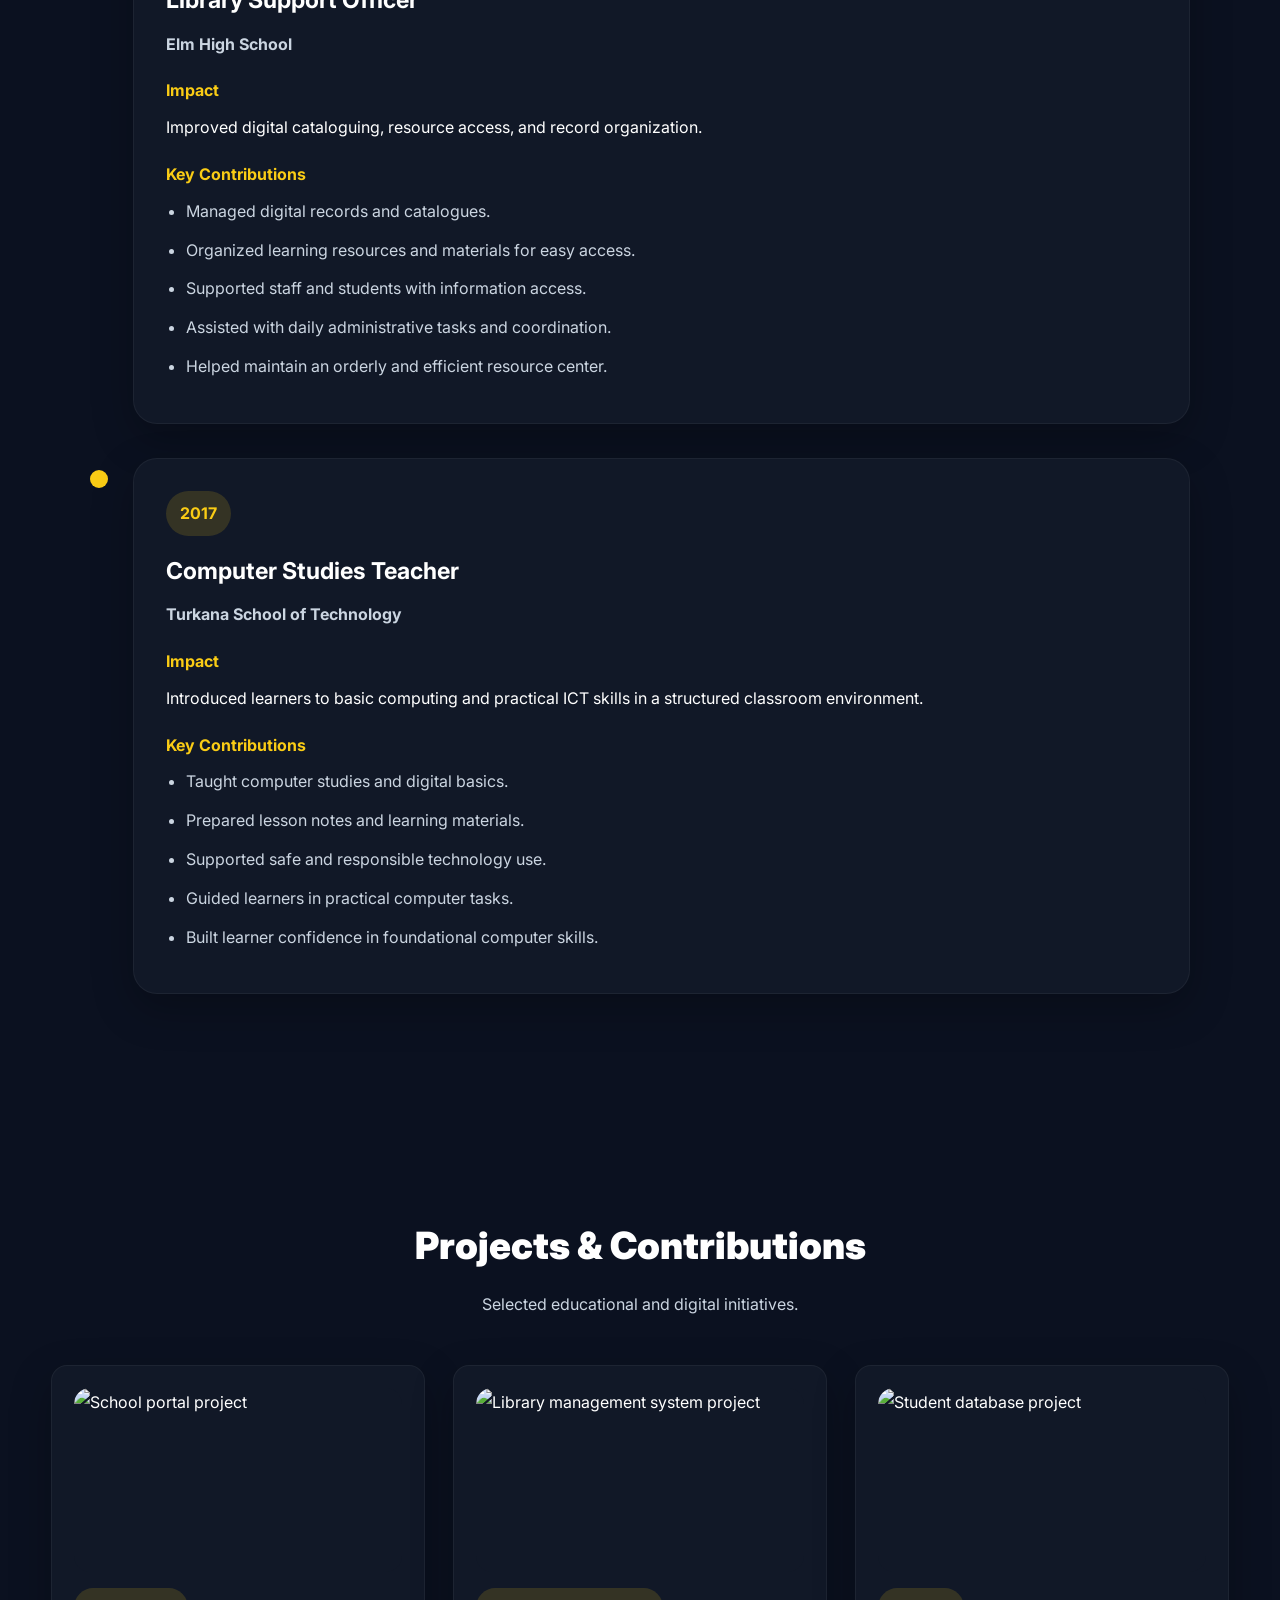
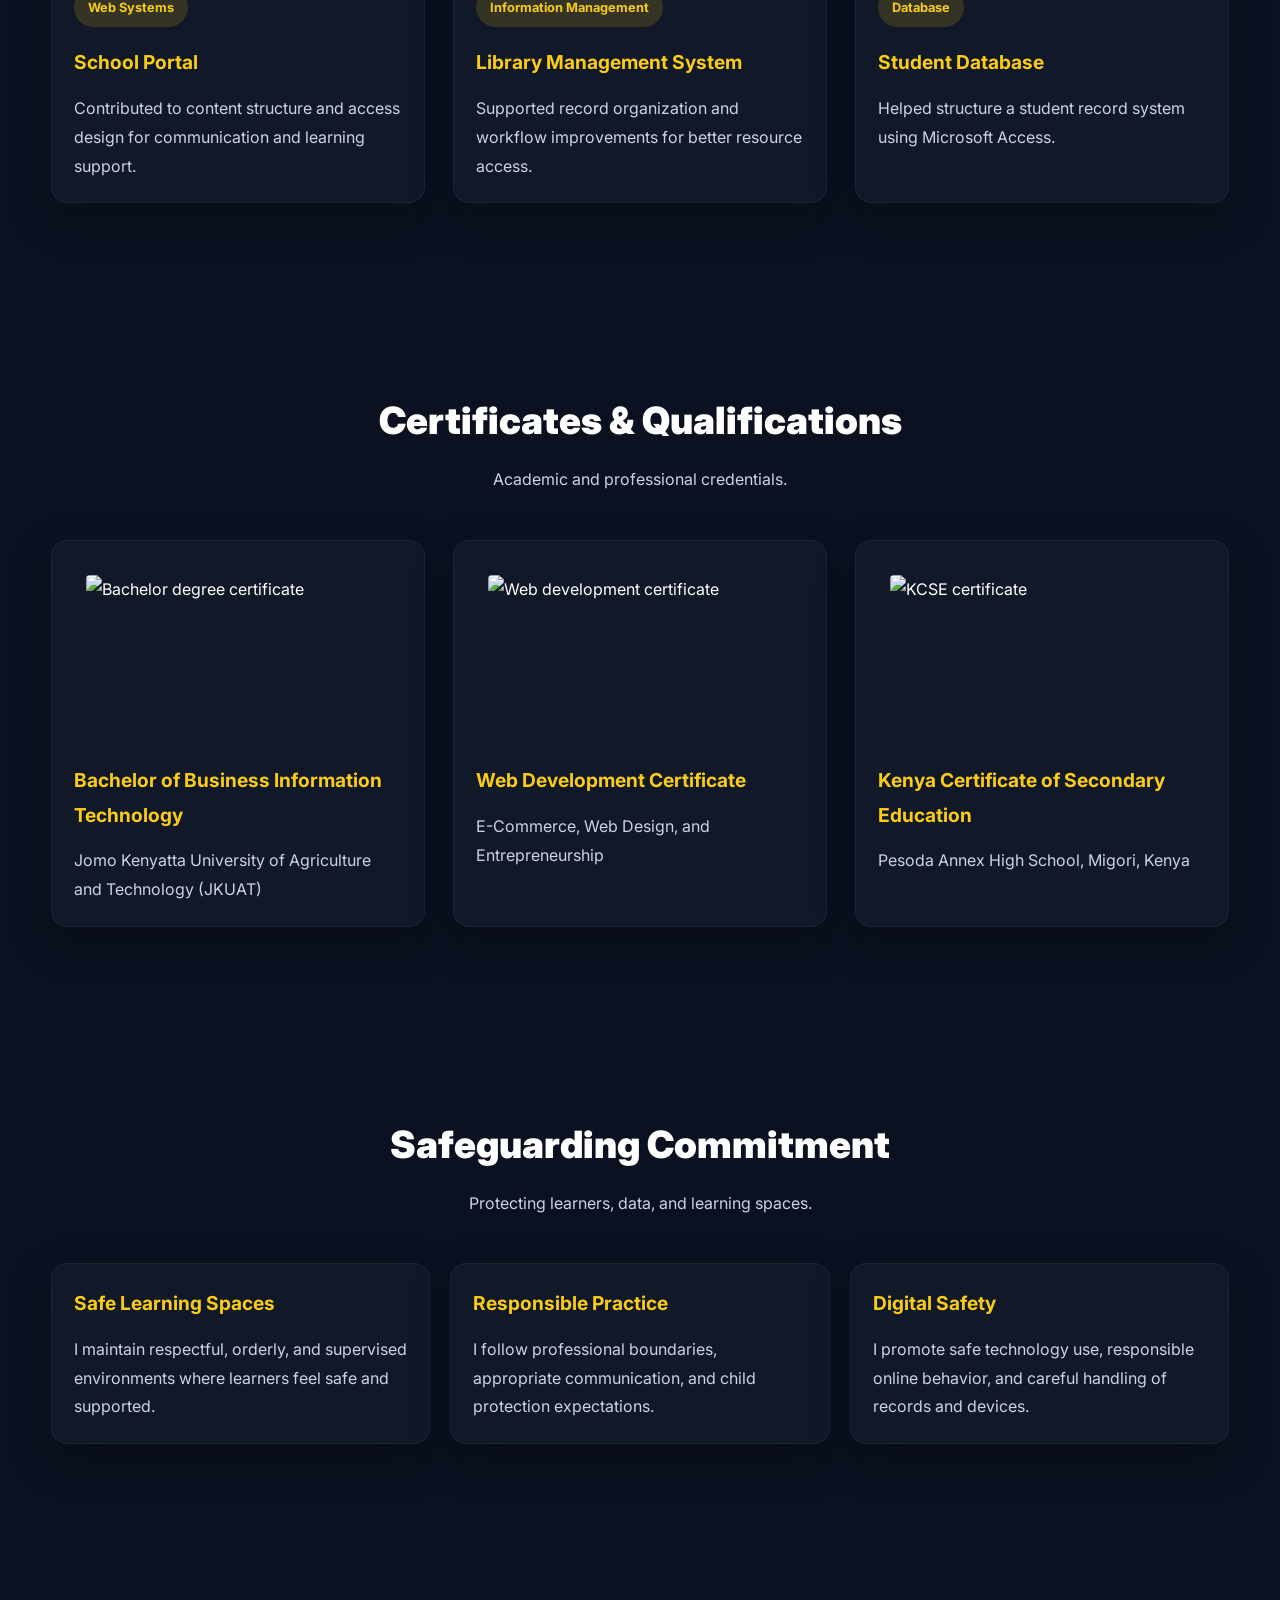
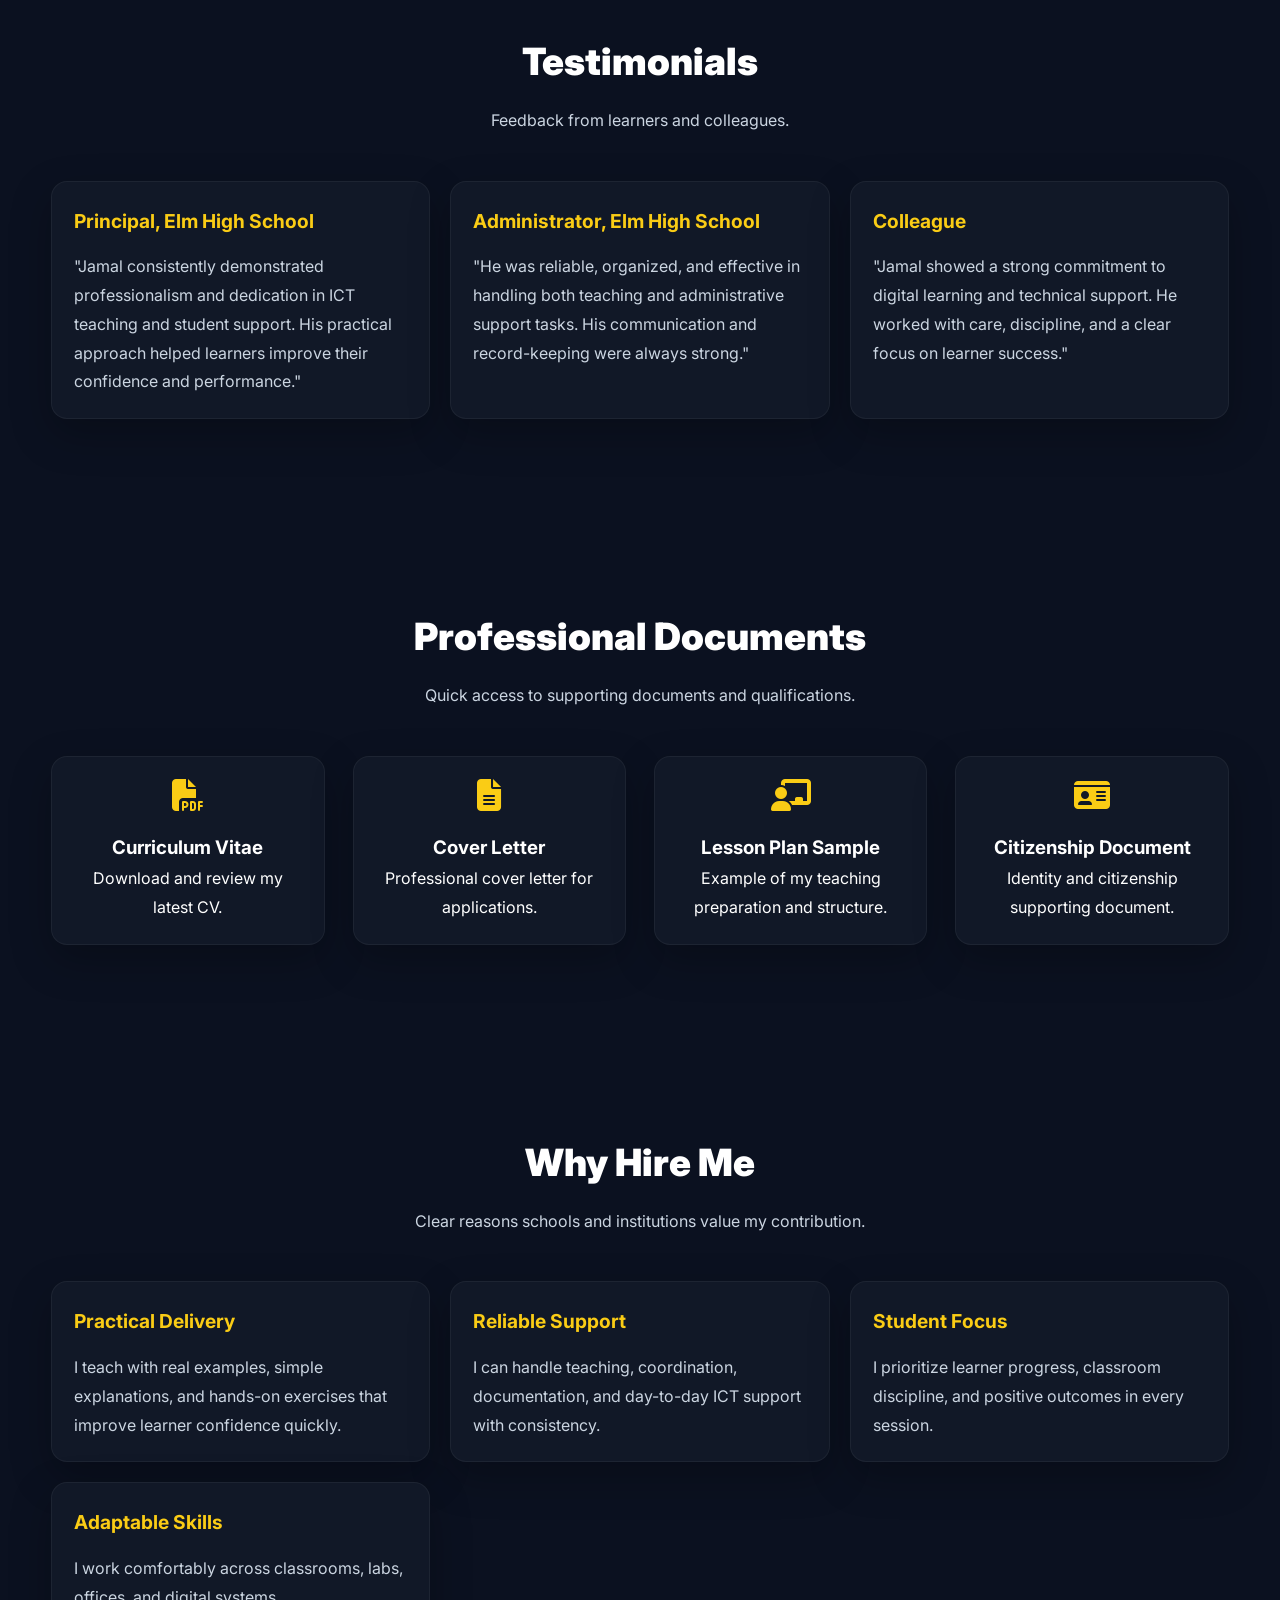
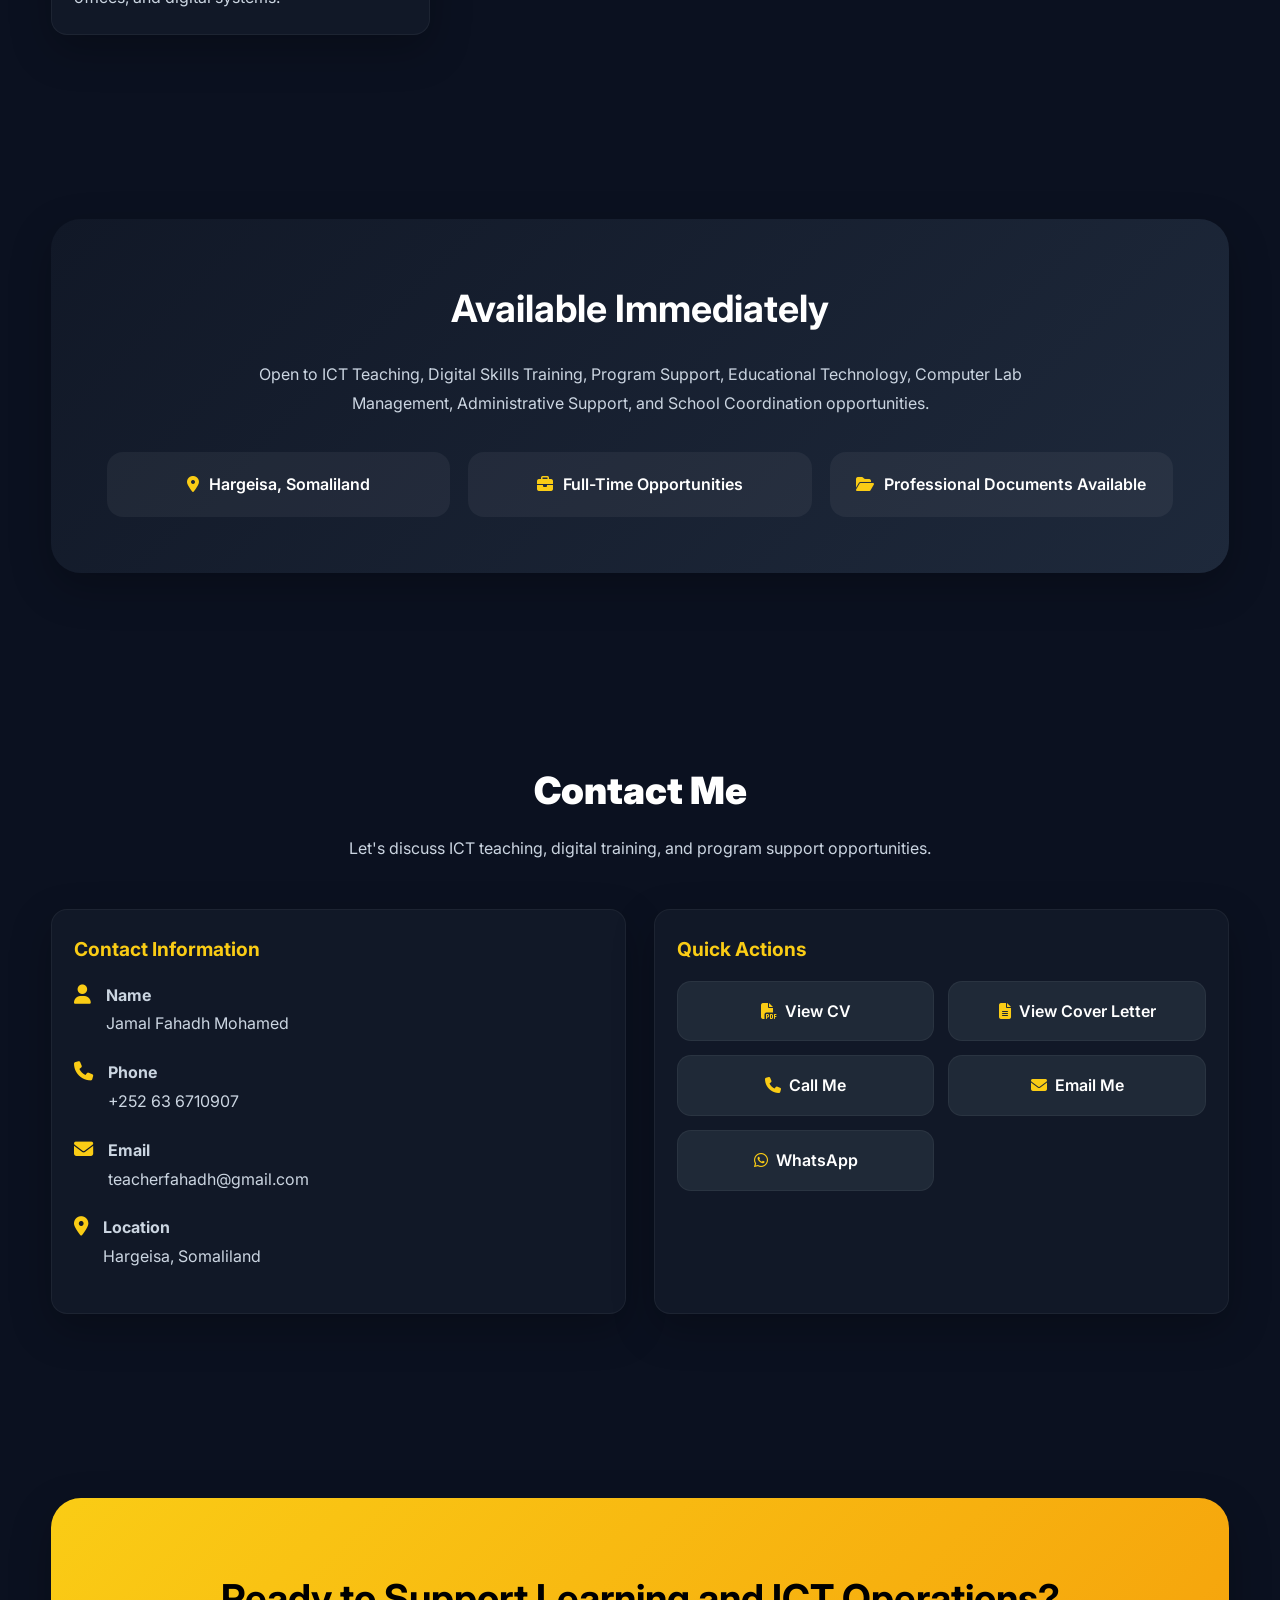
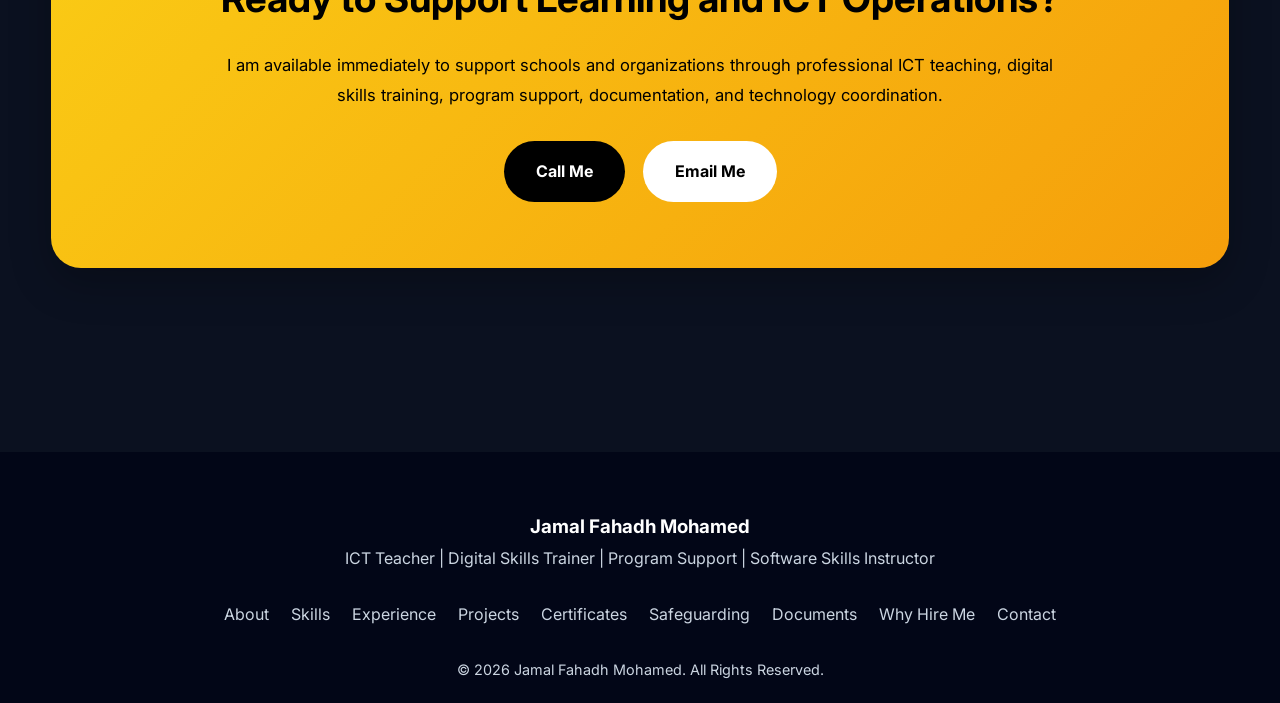
==== commit ad4c5b45: "Update index.html" ====
--- a/index.html
+++ b/index.html
@@ -7,27 +7,23 @@
   <meta name="description" content="Jamal Fahadh Mohamed is an ICT teacher, digital skills trainer, and program support professional in Hargeisa, Somaliland." />
   <meta name="keywords" content="ICT Teacher, Digital Skills Trainer, Program Support, Software Skills Instructor, Hargeisa Somaliland" />
   <meta name="author" content="Jamal Fahadh Mohamed" />
-  <meta name="theme-color" content="#111c30" />
+  <meta name="theme-color" content="#0b1120" />
 
   <link rel="preconnect" href="https://fonts.googleapis.com" />
   <link rel="preconnect" href="https://fonts.gstatic.com" crossorigin />
-  <link href="https://fonts.googleapis.com/css2?family=Inter:wght@400;500;600;700;800&family=Poppins:wght@500;600;700;800;900&display=swap" rel="stylesheet" />
+  <link href="https://fonts.googleapis.com/css2?family=Inter:wght@300;400;500;600;700;800;900&family=Poppins:wght@500;600;700;800;900&family=Great+Vibes&display=swap" rel="stylesheet" />
   <link rel="stylesheet" href="https://cdnjs.cloudflare.com/ajax/libs/font-awesome/6.5.1/css/all.min.css" />
 
   <style>
     :root{
-      --primary:#111c30;
-      --secondary:#182643;
-      --accent:#9a4d55;
-      --neutral:#80756b;
-      --surface:#f7f1e7;
-      --surface-2:#eee4d7;
-      --text:#fdfbf7;
-      --dark-text:#1a1f2b;
-      --body-text:#2b3240;
-      --muted:#d9d2c7;
-      --border:rgba(128,117,107,.28);
-      --shadow:0 14px 34px rgba(0,0,0,.16);
+      --primary:#0b1120;
+      --secondary:#1e293b;
+      --accent:#facc15;
+      --text:#ffffff;
+      --muted:#cbd5e1;
+      --card:#111827;
+      --border:#334155;
+      --shadow:0 15px 40px rgba(0,0,0,.25);
       --container:1200px;
     }
 
@@ -36,35 +32,18 @@
       padding:0;
       box-sizing:border-box;
       scroll-behavior:smooth;
+      font-family:'Inter',sans-serif;
     }
 
     html{
-      scroll-padding-top:100px;
+      scroll-padding-top:110px;
     }
 
     body{
       background:var(--primary);
       color:var(--text);
-      line-height:1.55;
+      line-height:1.8;
       overflow-x:hidden;
-      font-size:16px;
-      font-family:'Inter',sans-serif;
-    }
-
-    h1,h2,h3,h4,h5,h6,
-    .logo,
-    .hero-role,
-    .menu a,
-    .cv-btn,
-    .hero-badge,
-    .section-title h2,
-    .project-tag,
-    .timeline-year,
-    .action-btn,
-    .btn-primary-cta,
-    .btn-secondary-cta,
-    .contact-card strong{
-      font-family:'Poppins',sans-serif;
     }
 
     img{
@@ -78,13 +57,6 @@
 
     ul{
       list-style:none;
-    }
-
-    p{
-      font-size:1.02rem;
-      line-height:1.45;
-      margin:0 0 .7rem;
-      letter-spacing:0.01em;
     }
 
     .container{
@@ -115,20 +87,18 @@
     }
 
     section{
-      padding:44px 0;
+      padding:92px 0;
     }
 
     .section-title{
       text-align:center;
-      margin-bottom:20px;
+      margin-bottom:46px;
     }
 
     .section-title h2{
-      font-size:2.15rem;
+      font-size:2.35rem;
       font-weight:900;
-      margin-bottom:8px;
-      color:#fff;
-      line-height:1.12;
+      margin-bottom:10px;
     }
 
     .section-title p{
@@ -143,7 +113,7 @@
       left:0;
       width:100%;
       z-index:999;
-      background:rgba(17,28,48,.94);
+      background:rgba(11,17,32,.95);
       backdrop-filter:blur(12px);
       border-bottom:1px solid rgba(255,255,255,.08);
     }
@@ -152,7 +122,7 @@
       display:flex;
       justify-content:space-between;
       align-items:center;
-      padding:16px 0;
+      padding:18px 0;
       position:relative;
       gap:18px;
     }
@@ -164,56 +134,53 @@
       font-weight:800;
       font-size:1.05rem;
       white-space:nowrap;
-      color:#fff;
     }
 
     .logo-box{
       background:var(--accent);
-      color:#fff;
+      color:#000;
       font-weight:900;
       padding:8px 10px;
       border-radius:10px;
-      box-shadow:0 10px 20px rgba(154,77,85,.18);
     }
 
     .menu{
       display:flex;
-      gap:20px;
+      gap:22px;
       align-items:center;
       flex-wrap:wrap;
       justify-content:center;
     }
 
     .menu a{
-      color:#fff;
-      font-size:.9rem;
+      color:white;
+      font-size:.92rem;
       font-weight:600;
-      transition:.25s;
+      transition:.3s;
     }
 
     .menu a:hover,
     .menu a:focus-visible{
-      color:#f0d5d8;
+      color:var(--accent);
       outline:none;
     }
 
     .cv-btn{
-      padding:12px 18px;
-      border:1px solid rgba(255,255,255,.16);
+      padding:12px 20px;
+      border:1px solid rgba(255,255,255,.15);
       border-radius:12px;
-      font-size:.84rem;
+      font-size:.85rem;
       font-weight:700;
-      color:#fff;
-      transition:.25s;
+      color:white;
+      transition:.3s;
       white-space:nowrap;
       flex-shrink:0;
-      background:rgba(255,255,255,.05);
     }
 
     .cv-btn:hover,
     .cv-btn:focus-visible{
       background:var(--accent);
-      color:#fff;
+      color:black;
       outline:none;
     }
 
@@ -228,32 +195,29 @@
     }
 
     .menu-toggle:focus-visible{
-      outline:2px solid #fff;
+      outline:2px solid var(--accent);
       outline-offset:4px;
       border-radius:10px;
     }
 
     .hero{
-      padding-top:128px;
-      padding-bottom:60px;
+      padding-top:148px;
+      padding-bottom:108px;
       background:
-        radial-gradient(circle at top right, rgba(154,77,85,.24) 0%, transparent 32%),
-        radial-gradient(circle at bottom left, rgba(128,117,107,.18) 0%, transparent 28%),
-        linear-gradient(135deg, #111c30 0%, #15233d 58%, #0d1527 100%);
+        radial-gradient(circle at top right,#1d4ed8 0%,transparent 30%),
+        radial-gradient(circle at bottom left,#0ea5e9 0%,transparent 25%),
+        #0b1120;
       overflow:hidden;
-      position:relative;
     }
 
     .hero-grid{
       display:flex;
       align-items:center;
       justify-content:center;
-      gap:48px;
+      gap:54px;
       max-width:1200px;
       margin:0 auto;
-      padding:0 28px;
-      position:relative;
-      z-index:1;
+      padding:0 32px;
     }
 
     .hero-copy{
@@ -287,84 +251,82 @@
     }
 
     .hero h1{
-      font-size:clamp(2.8rem, 6vw, 4.2rem);
-      font-weight:900;
-      line-height:1.05;
+      font-family:'Great Vibes', cursive;
+      font-size:clamp(3.4rem, 7vw, 6.2rem);
+      font-weight:400;
+      line-height:1;
+      letter-spacing:.02em;
       margin-bottom:12px;
-      color:#fff;
+      text-shadow:0 6px 18px rgba(0,0,0,.35);
     }
 
     .hero h1 span{
       color:var(--accent);
+    }
+
+    .hero-name-icon{
+      color:var(--accent);
+      margin-right:14px;
+      font-size:.78em;
+      vertical-align:middle;
+      text-shadow:0 4px 12px rgba(0,0,0,.28);
     }
 
     .hero-role{
       display:inline-block;
       padding:10px 18px;
       background:var(--accent);
-      color:#fff;
+      color:#000;
       font-weight:800;
-      font-size:.84rem;
+      font-size:.85rem;
       text-transform:uppercase;
       border-radius:10px;
+      margin-bottom:22px;
+      letter-spacing:.4px;
+    }
+
+    .hero-subtitle,
+    .hero-description,
+    .profile-card p,
+    .highlight-item,
+    .competency-card li,
+    .project-card p,
+    .certificate-card p,
+    .language-card span,
+    .testimonial-card p,
+    .why-card p,
+    .safeguard-card p{
+      color:var(--muted);
+    }
+
+    .hero-subtitle{
+      font-size:1.12rem;
+      font-weight:500;
       margin-bottom:18px;
-      letter-spacing:.4px;
-      box-shadow:0 10px 20px rgba(154,77,85,.16);
-    }
-
-    .hero-subtitle{
-      font-size:1.08rem;
-      font-weight:700;
-      margin-bottom:14px;
-      color:#fff;
-      line-height:1.7;
     }
 
     .hero-description{
-      font-size:1.04rem;
+      font-size:1.03rem;
       max-width:800px;
-      margin-bottom:20px;
+      margin-bottom:28px;
       margin-left:auto;
       margin-right:auto;
-      padding:20px 22px;
-      background:rgba(247,241,231,.98);
-      color:var(--body-text);
-      border-left:5px solid var(--accent);
-      border-radius:16px;
-      box-shadow:0 14px 34px rgba(0,0,0,.10);
-      line-height:1.7;
     }
 
     .hero-badges{
       display:flex;
       flex-wrap:wrap;
-      gap:10px;
+      gap:12px;
     }
 
     .hero-badge{
-      padding:11px 16px;
+      padding:12px 18px;
       border-radius:999px;
-      background:rgba(255,255,255,.05);
-      border:1px solid rgba(255,255,255,.10);
-      font-weight:800;
-      font-size:.86rem;
+      background:#111827;
+      border:1px solid rgba(255,255,255,.08);
+      font-weight:700;
+      font-size:.9rem;
       color:#fff;
-      line-height:1.4;
-    }
-
-    .hero-badge:nth-child(2){
-      background:rgba(154,77,85,.12);
-      border-color:rgba(154,77,85,.22);
-    }
-
-    .hero-badge:nth-child(3){
-      background:rgba(128,117,107,.16);
-      border-color:rgba(128,117,107,.26);
-    }
-
-    .hero-badge:nth-child(4){
-      background:rgba(154,77,85,.18);
-      border-color:rgba(154,77,85,.28);
     }
 
     .profile-wrapper{
@@ -374,11 +336,11 @@
     }
 
     .profile-ring{
-      width:620px;
-      height:620px;
-      padding:14px;
-      background:linear-gradient(135deg,var(--accent),var(--neutral));
-      border-radius:28px;
+      width:500px;
+      height:500px;
+      padding:12px;
+      background:linear-gradient(135deg,var(--accent),#fff);
+      border-radius:24px;
       box-shadow:var(--shadow);
       overflow:hidden;
     }
@@ -388,40 +350,44 @@
       height:100%;
       object-fit:cover;
       object-position:center top;
-      border-radius:20px;
-      border:7px solid #111c30;
+      border-radius:18px;
+      border:6px solid var(--primary);
     }
 
     .snapshot{
-      padding-top:8px;
+      padding-top:16px;
     }
 
     .snapshot-grid{
       display:grid;
       grid-template-columns:repeat(4,1fr);
-      gap:18px;
+      gap:22px;
     }
 
     .snapshot-card{
-      background:var(--surface);
-      padding:28px;
-      border-radius:18px;
+      background:#111827;
+      padding:32px;
+      border-radius:20px;
       text-align:center;
-      border:1px solid var(--border);
+      border:1px solid rgba(255,255,255,.05);
       box-shadow:var(--shadow);
-      color:var(--dark-text);
     }
 
     .snapshot-card h3{
-      font-size:2.1rem;
+      font-size:2.2rem;
       font-weight:900;
       color:var(--accent);
-      margin-bottom:4px;
     }
 
     .snapshot-card p{
-      line-height:1.35;
-      margin:0;
+      color:var(--muted);
+      margin-top:8px;
+      line-height:1.4;
+    }
+
+    .executive-profile{
+      max-width:1000px;
+      margin:auto;
     }
 
     .profile-card,
@@ -435,17 +401,16 @@
     .testimonial-card,
     .why-card,
     .safeguard-card{
-      background:var(--surface);
+      background:#111827;
       padding:22px;
       border-radius:16px;
-      border:1px solid var(--border);
+      border:1px solid rgba(255,255,255,.05);
       box-shadow:var(--shadow);
-      color:var(--dark-text);
     }
 
     .profile-card{
-      padding:36px;
-      border-radius:22px;
+      padding:42px;
+      border-radius:24px;
     }
 
     .profile-card h3,
@@ -458,39 +423,8 @@
     .why-card h3,
     .safeguard-card h3{
       color:var(--accent);
-      margin-bottom:12px;
-      font-size:1.15rem;
-    }
-
-    .profile-card p,
-    .highlight-item,
-    .competency-card li,
-    .project-card p,
-    .certificate-card p,
-    .language-card span,
-    .testimonial-card p,
-    .why-card p,
-    .safeguard-card p,
-    .timeline-content p,
-    .timeline-content li,
-    .contact-card p,
-    .availability-box p,
-    .cta-box p{
-      color:var(--body-text);
-      font-size:1rem;
-      line-height:1.45;
-      font-weight:500;
-    }
-
-    .profile-card p + p,
-    .timeline-content p + p,
-    .contact-card p + p,
-    .project-card p + p,
-    .certificate-card p + p,
-    .testimonial-card p + p,
-    .why-card p + p,
-    .safeguard-card p + p{
-      margin-top:.45rem;
+      margin-bottom:14px;
+      font-size:1.2rem;
     }
 
     .highlights-grid,
@@ -501,7 +435,7 @@
     .safeguard-grid{
       display:grid;
       grid-template-columns:repeat(auto-fit,minmax(280px,1fr));
-      gap:16px;
+      gap:20px;
     }
 
     .highlight-item{
@@ -521,59 +455,56 @@
 
     .timeline-item{
       display:flex;
-      gap:22px;
-      margin-bottom:26px;
+      gap:25px;
+      margin-bottom:34px;
     }
 
     .timeline-dot{
-      width:16px;
-      height:16px;
+      width:18px;
+      height:18px;
       background:var(--accent);
       border-radius:50%;
       margin-top:12px;
       flex-shrink:0;
-      box-shadow:0 0 0 4px rgba(154,77,85,.12);
     }
 
     .timeline-content{
-      background:var(--surface);
-      padding:28px;
-      border-radius:22px;
+      background:#111827;
+      padding:32px;
+      border-radius:24px;
       flex:1;
-      border:1px solid var(--border);
+      border:1px solid rgba(255,255,255,.05);
       box-shadow:var(--shadow);
-      color:var(--dark-text);
     }
 
     .timeline-year{
       display:inline-block;
-      padding:7px 13px;
-      background:rgba(154,77,85,.12);
+      padding:8px 14px;
+      background:rgba(250,204,21,.15);
       color:var(--accent);
       font-weight:700;
       border-radius:999px;
-      margin-bottom:12px;
-      font-size:.85rem;
+      margin-bottom:15px;
     }
 
     .timeline-content h3{
-      margin-bottom:6px;
-      color:var(--dark-text);
-      font-size:1.35rem;
+      margin-bottom:8px;
+      color:#fff;
+      font-size:1.45rem;
     }
 
     .timeline-content h4{
-      color:var(--neutral);
-      margin-bottom:14px;
+      color:var(--muted);
+      margin-bottom:18px;
     }
 
     .experience-block{
-      margin-top:14px;
+      margin-top:18px;
     }
 
     .experience-block h5{
       color:var(--accent);
-      margin-bottom:7px;
+      margin-bottom:8px;
       font-size:1rem;
     }
 
@@ -583,105 +514,101 @@
     }
 
     .experience-block li{
-      color:var(--body-text);
-      margin-bottom:8px;
+      color:var(--muted);
+      margin-bottom:10px;
     }
 
     .projects-grid,
     .certificate-grid{
       display:grid;
       grid-template-columns:repeat(auto-fit,minmax(320px,1fr));
-      gap:22px;
+      gap:28px;
     }
 
     .document-grid{
       display:grid;
       grid-template-columns:repeat(auto-fit,minmax(250px,1fr));
-      gap:22px;
-    }
-
-    .project-image{
+      gap:28px;
+    }
+
+    .project-image,
+    .certificate-card img,
+    .document-card img{
       width:100%;
-      height:320px;
+      aspect-ratio:16/9;
       object-fit:cover;
       object-position:center;
-      border-radius:18px;
+      border-radius:16px;
       margin-bottom:16px;
-      background:#fff;
+      background:#111827;
     }
 
     .certificate-card img{
-      width:100%;
-      height:360px;
       object-fit:contain;
-      object-position:center;
-      padding:16px;
-      background:#fff;
-      border-radius:18px;
-      margin-bottom:16px;
-      box-shadow:inset 0 0 0 1px rgba(0,0,0,.04);
+      padding:12px;
     }
 
     .project-tag{
       display:inline-block;
-      background:rgba(154,77,85,.12);
+      background:rgba(250,204,21,.15);
       color:var(--accent);
       padding:8px 14px;
       border-radius:999px;
-      font-size:.78rem;
+      font-size:.8rem;
       font-weight:700;
-      margin-bottom:14px;
+      margin-bottom:18px;
     }
 
     .document-card{
       display:block;
       text-align:center;
-      color:var(--dark-text);
-      transition:.25s;
+      color:white;
+      transition:.3s;
     }
 
     .document-card:hover,
     .document-card:focus-visible{
-      transform:translateY(-6px);
+      transform:translateY(-8px);
       outline:none;
     }
 
     .document-card i{
       font-size:2rem;
-      margin-bottom:18px;
+      margin-bottom:20px;
       color:var(--accent);
     }
 
     .availability-box{
-      background:linear-gradient(135deg,var(--surface),#fff7ee);
-      padding:44px 32px;
-      border-radius:26px;
+      background:linear-gradient(135deg,#111827,#1e293b);
+      padding:56px;
+      border-radius:30px;
       text-align:center;
       box-shadow:var(--shadow);
-      border:1px solid var(--border);
-      color:var(--dark-text);
     }
 
     .availability-box h2{
-      font-size:2.1rem;
-      margin-bottom:14px;
-      color:var(--accent);
+      font-size:2.35rem;
+      margin-bottom:18px;
+    }
+
+    .availability-box p{
+      max-width:860px;
+      margin:auto;
+      color:var(--muted);
     }
 
     .availability-items{
-      margin-top:26px;
+      margin-top:34px;
       display:grid;
       grid-template-columns:repeat(auto-fit,minmax(250px,1fr));
-      gap:14px;
+      gap:18px;
     }
 
     .availability-items div{
-      background:rgba(154,77,85,.08);
-      padding:16px;
-      border-radius:14px;
-      font-weight:700;
-      color:var(--dark-text);
-      border:1px solid rgba(154,77,85,.14);
+      background:rgba(255,255,255,.05);
+      padding:18px;
+      border-radius:16px;
+      font-weight:600;
     }
 
     .availability-items i{
@@ -692,45 +619,44 @@
     .contact-wrapper{
       display:grid;
       grid-template-columns:1fr 1fr;
-      gap:22px;
+      gap:28px;
     }
 
     .contact-item{
       display:flex;
       gap:15px;
-      margin-bottom:16px;
+      margin-bottom:20px;
       align-items:flex-start;
-      color:var(--dark-text);
+      color:var(--muted);
     }
 
     .contact-item i{
       color:var(--accent);
-      font-size:1.15rem;
+      font-size:1.2rem;
       margin-top:4px;
     }
 
     .action-buttons{
       display:grid;
       grid-template-columns:1fr 1fr;
-      gap:12px;
+      gap:14px;
     }
 
     .action-btn{
-      background:#fff;
-      padding:14px;
+      background:#1f2937;
+      padding:15px;
       border-radius:14px;
       text-align:center;
-      color:var(--dark-text);
-      border:1px solid var(--border);
-      transition:.25s ease;
-      font-weight:700;
+      color:#fff;
+      border:1px solid rgba(255,255,255,.05);
+      transition:.3s ease;
+      font-weight:600;
     }
 
     .action-btn:hover,
     .action-btn:focus-visible{
-      transform:translateY(-3px);
+      transform:translateY(-4px);
       outline:none;
-      background:rgba(154,77,85,.08);
     }
 
     .action-btn i{
@@ -739,136 +665,119 @@
     }
 
     .cta-box{
-      background:linear-gradient(135deg,var(--accent),#7f3f47 60%,var(--neutral));
-      padding:52px 30px;
-      border-radius:28px;
+      background:linear-gradient(135deg,#facc15,#f59e0b);
+      padding:66px 38px;
+      border-radius:30px;
       text-align:center;
-      color:#fff;
+      color:#000;
       box-shadow:var(--shadow);
     }
 
     .cta-box h2{
-      font-size:2.1rem;
-      margin-bottom:14px;
+      font-size:2.4rem;
+      margin-bottom:18px;
     }
 
     .cta-box p{
       max-width:850px;
       margin:auto;
-      color:#fff;
-      font-size:1.02rem;
-      line-height:1.5;
+      font-size:1.04rem;
     }
 
     .cta-buttons{
-      display:flex;
-      justify-content:center;
-      gap:16px;
-      flex-wrap:wrap;
-      margin-top:24px;
-    }
-
-    .btn-primary-cta,
-    .btn-secondary-cta{
-      padding:15px 28px;
-      border-radius:50px;
-      font-weight:800;
-    }
-
-    .btn-primary-cta{
-      background:#fff;
-      color:var(--accent);
-    }
-
-    .btn-secondary-cta{
-      background:rgba(255,255,255,.12);
-      color:#fff;
-      border:1px solid rgba(255,255,255,.22);
-    }
-
-    footer{
-      margin-top:44px;
-      padding:48px 0 18px;
-      background:#0b1324;
-      border-top:1px solid rgba(255,255,255,.08);
-    }
-
-    .footer-content{
-      text-align:center;
-    }
-
-    .footer-content p{
-      color:#c9d0db;
-    }
-
-    .footer-links{
       display:flex;
       justify-content:center;
       gap:18px;
       flex-wrap:wrap;
-      margin:22px 0;
+      margin-top:30px;
+    }
+
+    .btn-primary-cta,
+    .btn-secondary-cta{
+      padding:16px 32px;
+      border-radius:50px;
+      font-weight:700;
+    }
+
+    .btn-primary-cta{
+      background:#000;
+      color:#fff;
+    }
+
+    .btn-secondary-cta{
+      background:#fff;
+      color:#000;
+    }
+
+    footer{
+      margin-top:92px;
+      padding:58px 0 20px;
+      background:#020617;
+    }
+
+    .footer-content{
+      text-align:center;
+    }
+
+    .footer-content p{
+      color:#cbd5e1;
+    }
+
+    .footer-links{
+      display:flex;
+      justify-content:center;
+      gap:22px;
+      flex-wrap:wrap;
+      margin:28px 0;
     }
 
     .footer-links a{
-      color:#c9d0db;
-      font-weight:700;
+      color:#cbd5e1;
     }
 
     .footer-links a:hover,
     .footer-links a:focus-visible{
-      color:#fff;
+      color:var(--accent);
       outline:none;
     }
 
     .copyright{
-      color:#97a2b4;
+      color:#94a3b8;
       font-size:.9rem;
     }
 
     .call-float,
     .whatsapp-float{
       position:fixed;
-      right:22px;
-      width:58px;
-      height:58px;
+      right:25px;
+      width:60px;
+      height:60px;
       border-radius:50%;
       display:flex;
       align-items:center;
       justify-content:center;
-      box-shadow:0 10px 28px rgba(0,0,0,.25);
+      box-shadow:0 10px 30px rgba(0,0,0,.25);
       z-index:999;
     }
 
     .call-float{
-      bottom:94px;
-      background:#128C7E;
-      font-size:1.25rem;
-      color:#fff;
+      bottom:100px;
+      background:#facc15;
+      font-size:1.3rem;
+      color:#000;
     }
 
     .whatsapp-float{
-      bottom:22px;
-      background:#25D366;
-      font-size:1.45rem;
-      color:#fff;
-    }
-
-    .call-float:hover,
-    .call-float:focus-visible{
-      background:#075E54;
-      color:#fff;
-    }
-
-    .whatsapp-float:hover,
-    .whatsapp-float:focus-visible{
-      background:#128C7E;
+      bottom:25px;
+      background:#25d366;
+      font-size:1.5rem;
       color:#fff;
     }
 
     .animate-section{
       opacity:0;
-      transform:translateY(22px);
-      transition:all .55s ease;
+      transform:translateY(26px);
+      transition:all .7s ease;
     }
 
     .show-animation{
@@ -880,21 +789,17 @@
       .menu{
         display:none;
         position:absolute;
-        top:76px;
+        top:80px;
         right:0;
-        background:#fff;
+        background:#111827;
         flex-direction:column;
-        padding:18px;
+        padding:20px;
         border-radius:16px;
         width:260px;
         box-shadow:var(--shadow);
         align-items:flex-start;
       }
 
-      .menu a{
-        color:var(--dark-text);
-      }
-
       .menu.show{
         display:flex;
       }
@@ -918,31 +823,22 @@
       }
 
       .cta-box{
-        padding:42px 22px;
+        padding:48px 24px;
       }
 
       .cta-box h2{
-        font-size:1.8rem;
+        font-size:1.9rem;
       }
 
       .profile-ring{
-        width:420px;
-        height:420px;
-      }
-
-      .project-image{
-        height:260px;
-      }
-
-      .certificate-card img{
-        height:300px;
-        padding:14px;
+        width:380px;
+        height:380px;
       }
     }
 
     @media(max-width:768px){
       .hero h1{
-        font-size:2.7rem;
+        font-size:2.8rem;
       }
 
       .snapshot-grid{
@@ -968,25 +864,17 @@
       }
 
       .footer-links{
-        gap:12px;
+        gap:14px;
+      }
+
+      .competency-card li{
+        flex-direction:column;
+        align-items:flex-start;
       }
 
       .profile-ring{
-        width:340px;
-        height:340px;
-      }
-
-      .project-image{
-        height:240px;
-      }
-
-      .certificate-card img{
-        height:250px;
-        padding:12px;
-      }
-
-      p{
-        line-height:1.42;
+        width:320px;
+        height:320px;
       }
     }
 
@@ -1043,7 +931,7 @@
       <div class="container">
         <div class="hero-grid">
           <div class="hero-copy">
-            <h1>Jamal Fahadh <span>Mohamed</span></h1>
+            <h1><i class="fas fa-chalkboard-teacher hero-name-icon" aria-hidden="true"></i>Jamal Fahadh <span>Mohamed</span></h1>
             <div class="hero-role">Transforming Learning Through ICT, Digital Innovation & Student Success</div>
             <p class="hero-subtitle">Pearson Edexcel ICT Teacher • Program Support • Digital Skills Training • Software Skills Instructor</p>
             <p class="hero-description">Experienced ICT professional with over 7 years of experience supporting learners, computer systems, digital training, educational technology, documentation, and office coordination. Skilled in Pearson Edexcel ICT delivery, Microsoft Office, ICT operations, and technology-based learning support.</p>
@@ -1058,7 +946,7 @@
           <div class="hero-media">
             <div class="profile-wrapper">
               <div class="profile-ring">
-                <img src="assets/images/jamal-profile.jpg" alt="Jamal Fahadh Mohamed" class="profile-img" fetchpriority="high" decoding="async" />
+                <img src="assets/images/jamal-profile.jpg" alt="Jamal Fahadh Mohamed" class="profile-img" />
               </div>
             </div>
           </div>
@@ -1096,11 +984,13 @@
           <p>Dedicated to learner success, digital growth, and efficient operations.</p>
         </div>
 
-        <div class="profile-card">
-          <h3>Professional Overview</h3>
-          <p>Dedicated ICT educator and program support professional with strong experience in teaching Pearson Edexcel ICT, supporting digital learning environments, managing computer labs, and assisting with office and administrative operations.</p>
-          <p>Skilled in learner assessment, lesson delivery, educational technology, Microsoft Office, communication, documentation, record management, and the coordination of academic and technical activities.</p>
-          <p>Recognized for professionalism, adaptability, organization, and a practical approach that helps learners and institutions achieve measurable results.</p>
+        <div class="executive-profile">
+          <div class="profile-card">
+            <h3>Professional Overview</h3>
+            <p>Dedicated ICT educator and program support professional with strong experience in teaching Pearson Edexcel ICT, supporting digital learning environments, managing computer labs, and assisting with office and administrative operations.</p>
+            <p>Skilled in learner assessment, lesson delivery, educational technology, Microsoft Office, communication, documentation, record management, and the coordination of academic and technical activities.</p>
+            <p>Recognized for professionalism, adaptability, organization, and a practical approach that helps learners and institutions achieve measurable results.</p>
+          </div>
         </div>
       </div>
     </section>
@@ -1298,21 +1188,21 @@
 
         <div class="projects-grid">
           <div class="project-card">
-            <img src="assets/images/school-portal.jpg" alt="School portal project" class="project-image" loading="lazy" decoding="async" />
+            <img src="assets/images/school-portal.jpg" alt="School portal project" class="project-image" loading="lazy" />
             <span class="project-tag">Web Systems</span>
             <h3>School Portal</h3>
             <p>Contributed to content structure and access design for communication and learning support.</p>
           </div>
 
           <div class="project-card">
-            <img src="assets/images/library-system.jpg" alt="Library management system project" class="project-image" loading="lazy" decoding="async" />
+            <img src="assets/images/library-system.jpg" alt="Library management system project" class="project-image" loading="lazy" />
             <span class="project-tag">Information Management</span>
             <h3>Library Management System</h3>
             <p>Supported record organization and workflow improvements for better resource access.</p>
           </div>
 
           <div class="project-card">
-            <img src="assets/images/student-database.jpg" alt="Student database project" class="project-image" loading="lazy" decoding="async" />
+            <img src="assets/images/student-database.jpg" alt="Student database project" class="project-image" loading="lazy" />
             <span class="project-tag">Database</span>
             <h3>Student Database</h3>
             <p>Helped structure a student record system using Microsoft Access.</p>
@@ -1330,19 +1220,19 @@
 
         <div class="certificate-grid">
           <div class="certificate-card">
-            <img src="assets/images/degree.jpg" alt="Bachelor degree certificate" loading="lazy" decoding="async" />
+            <img src="assets/images/degree.jpg" alt="Bachelor degree certificate" loading="lazy" />
             <h3>Bachelor of Business Information Technology</h3>
             <p>Jomo Kenyatta University of Agriculture and Technology (JKUAT)</p>
           </div>
 
           <div class="certificate-card">
-            <img src="assets/images/web_cert.jpg" alt="Web development certificate" loading="lazy" decoding="async" />
+            <img src="assets/images/web_cert.jpg" alt="Web development certificate" loading="lazy" />
             <h3>Web Development Certificate</h3>
             <p>E-Commerce, Web Design, and Entrepreneurship</p>
           </div>
 
           <div class="certificate-card">
-            <img src="assets/images/kcse.jpg" alt="KCSE certificate" loading="lazy" decoding="async" />
+            <img src="assets/images/kcse.jpg" alt="KCSE certificate" loading="lazy" />
             <h3>Kenya Certificate of Secondary Education</h3>
             <p>Pesoda Annex High School, Migori, Kenya</p>
           </div>
@@ -1566,7 +1456,7 @@
     <i class="fab fa-whatsapp"></i>
   </a>
 
-  <script defer>
+  <script>
     const menu = document.getElementById('menu');
     const btn = document.querySelector('.menu-toggle');
 
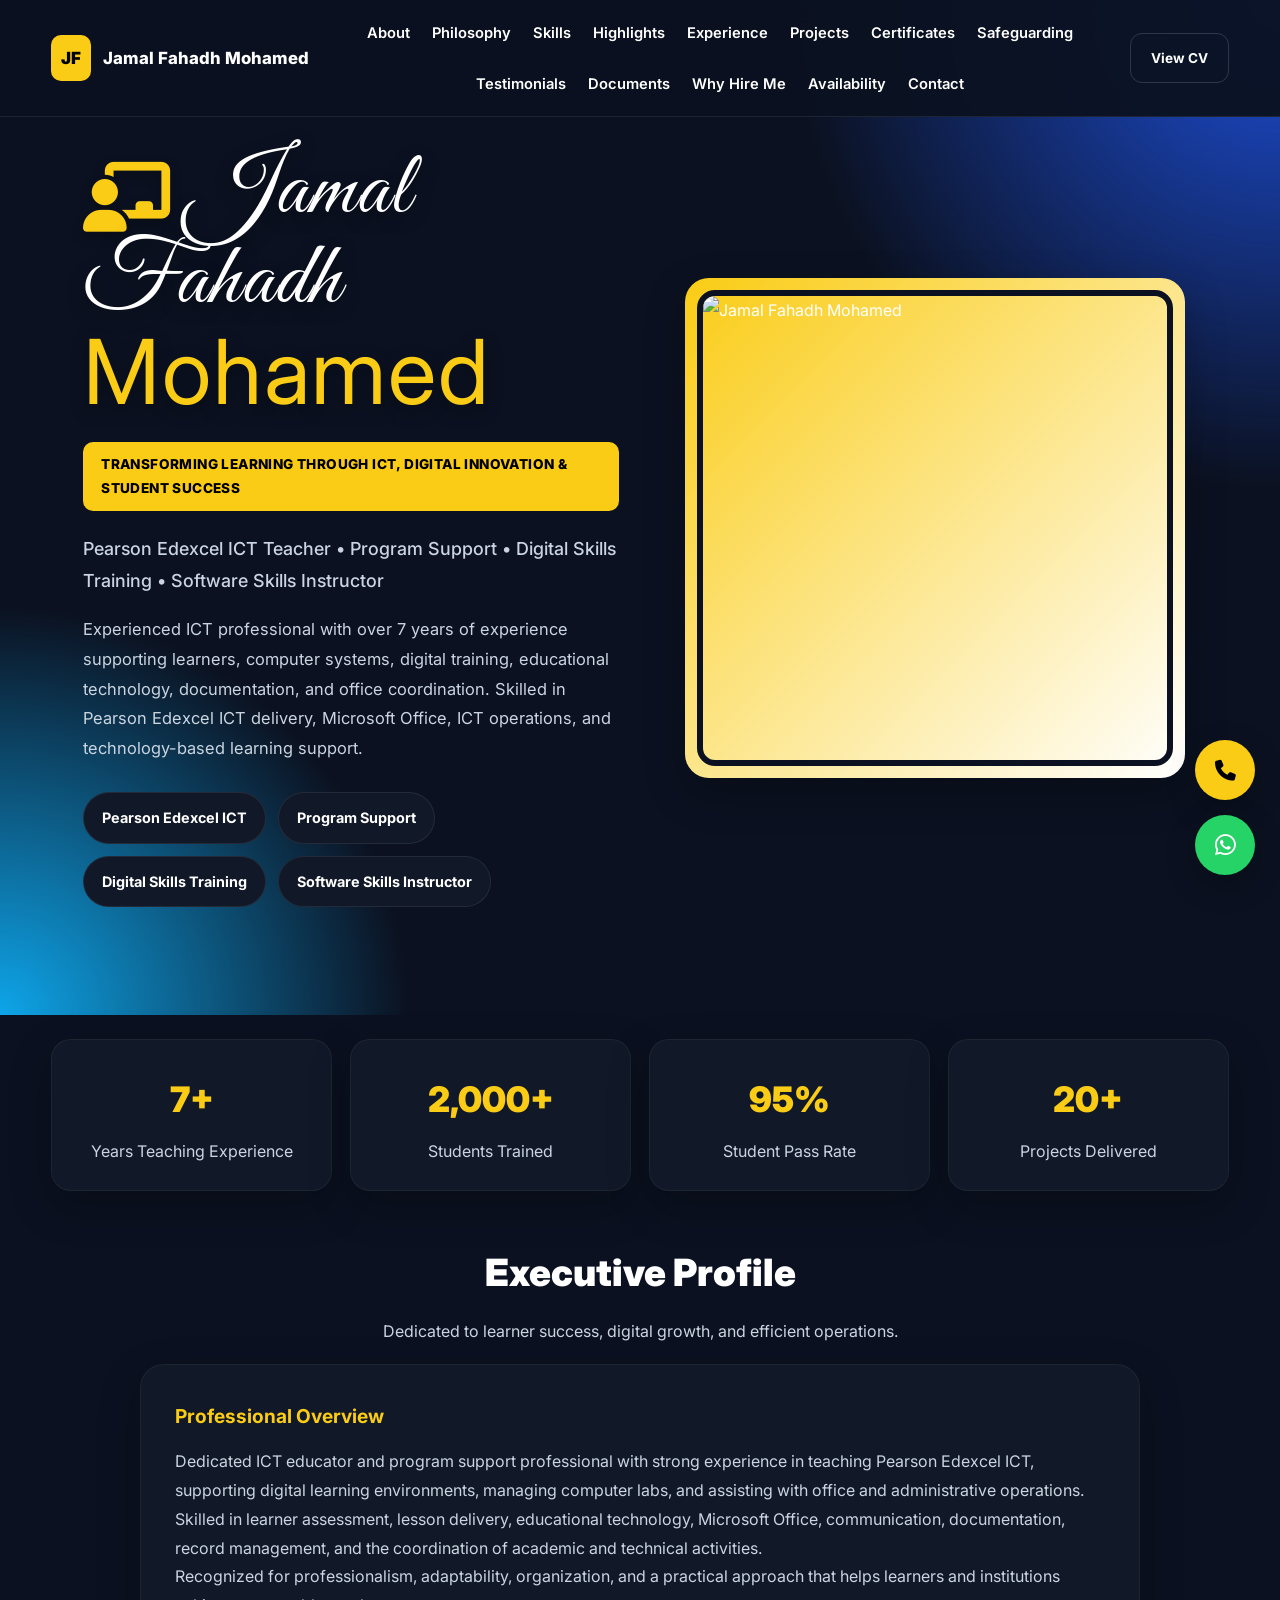
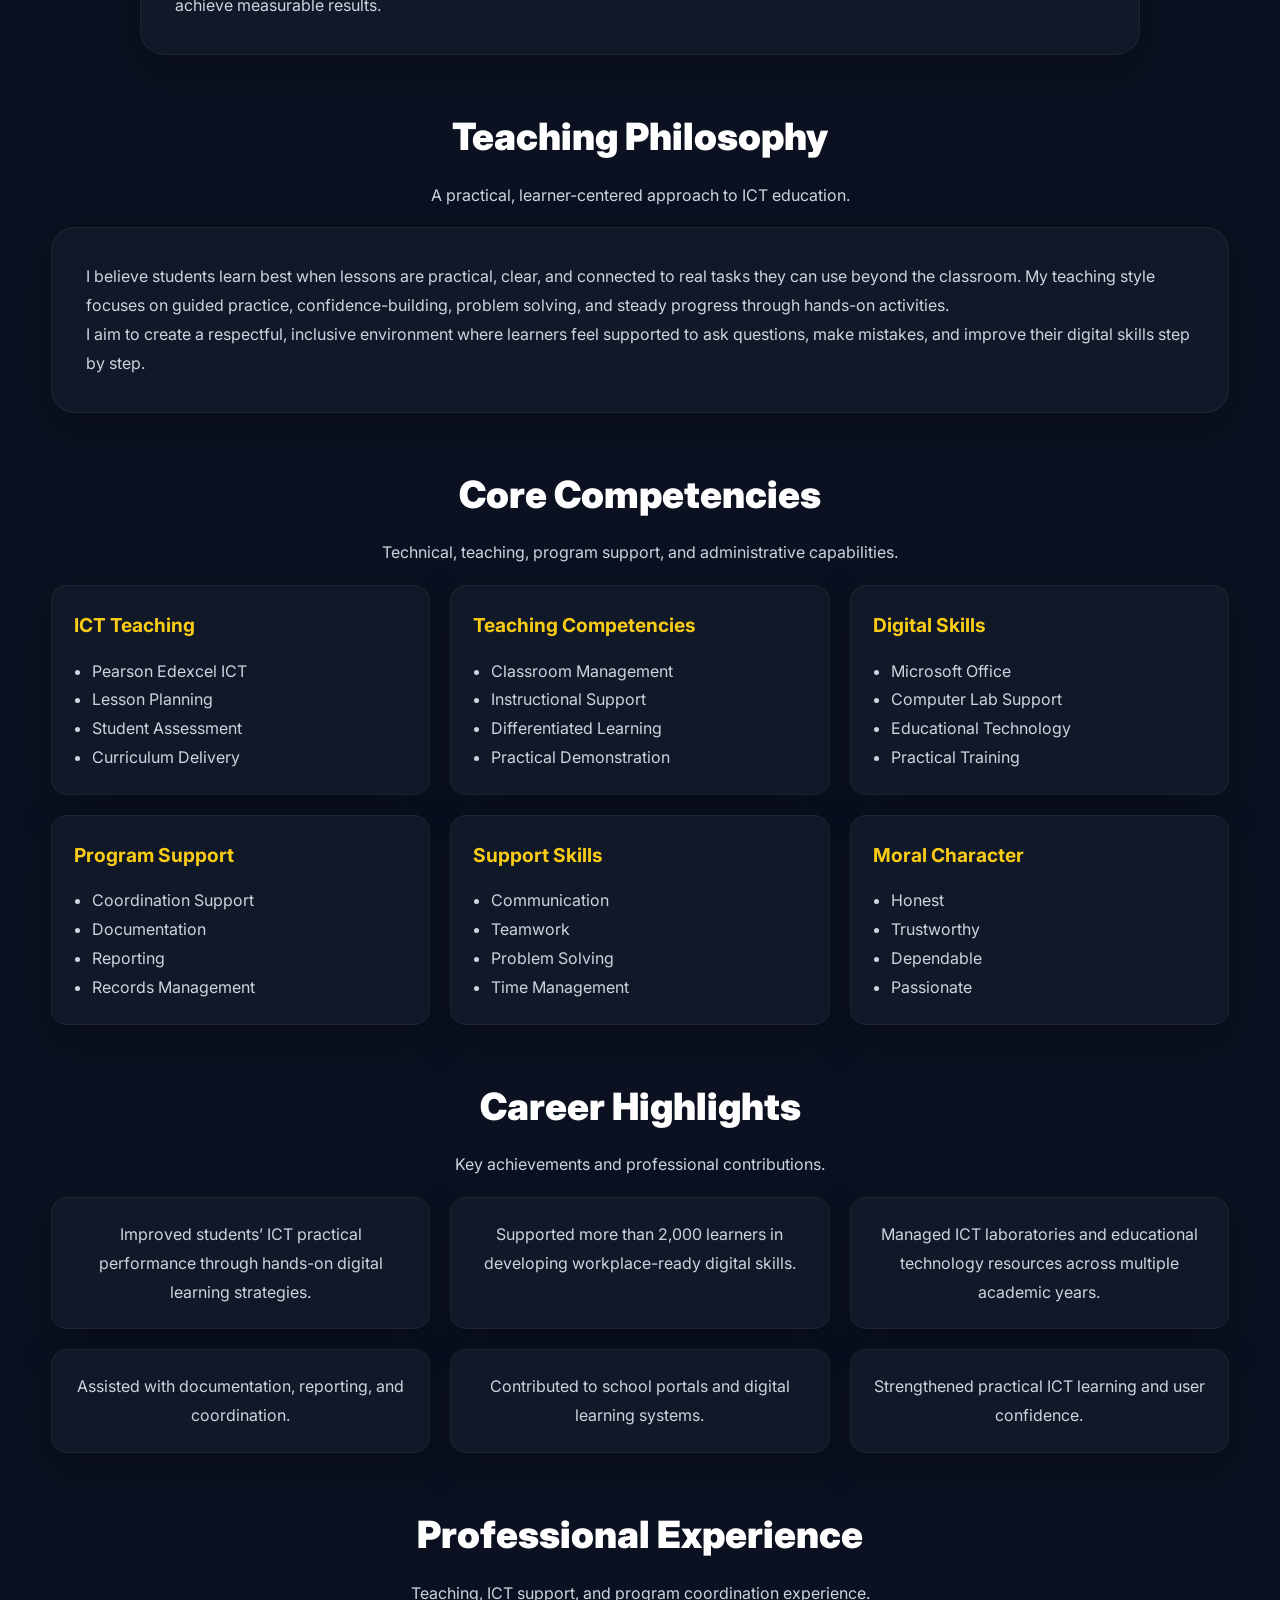
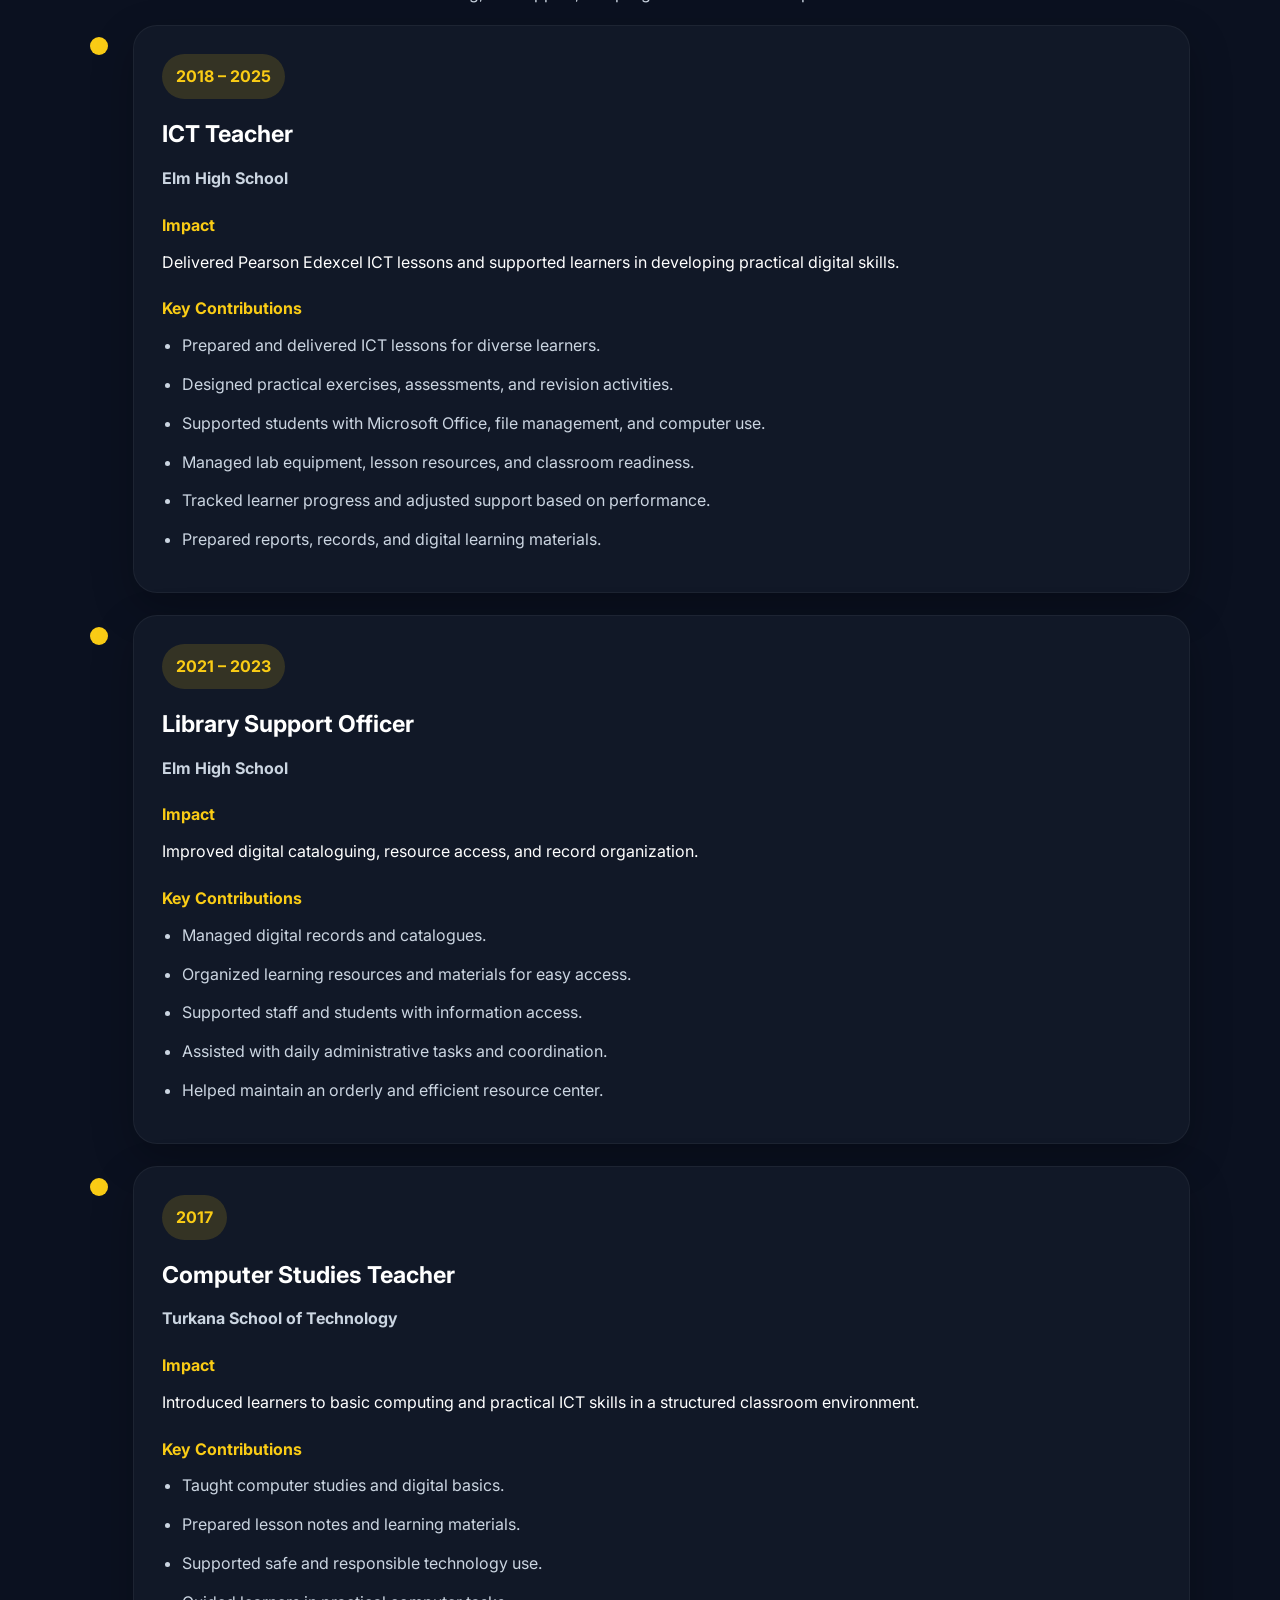
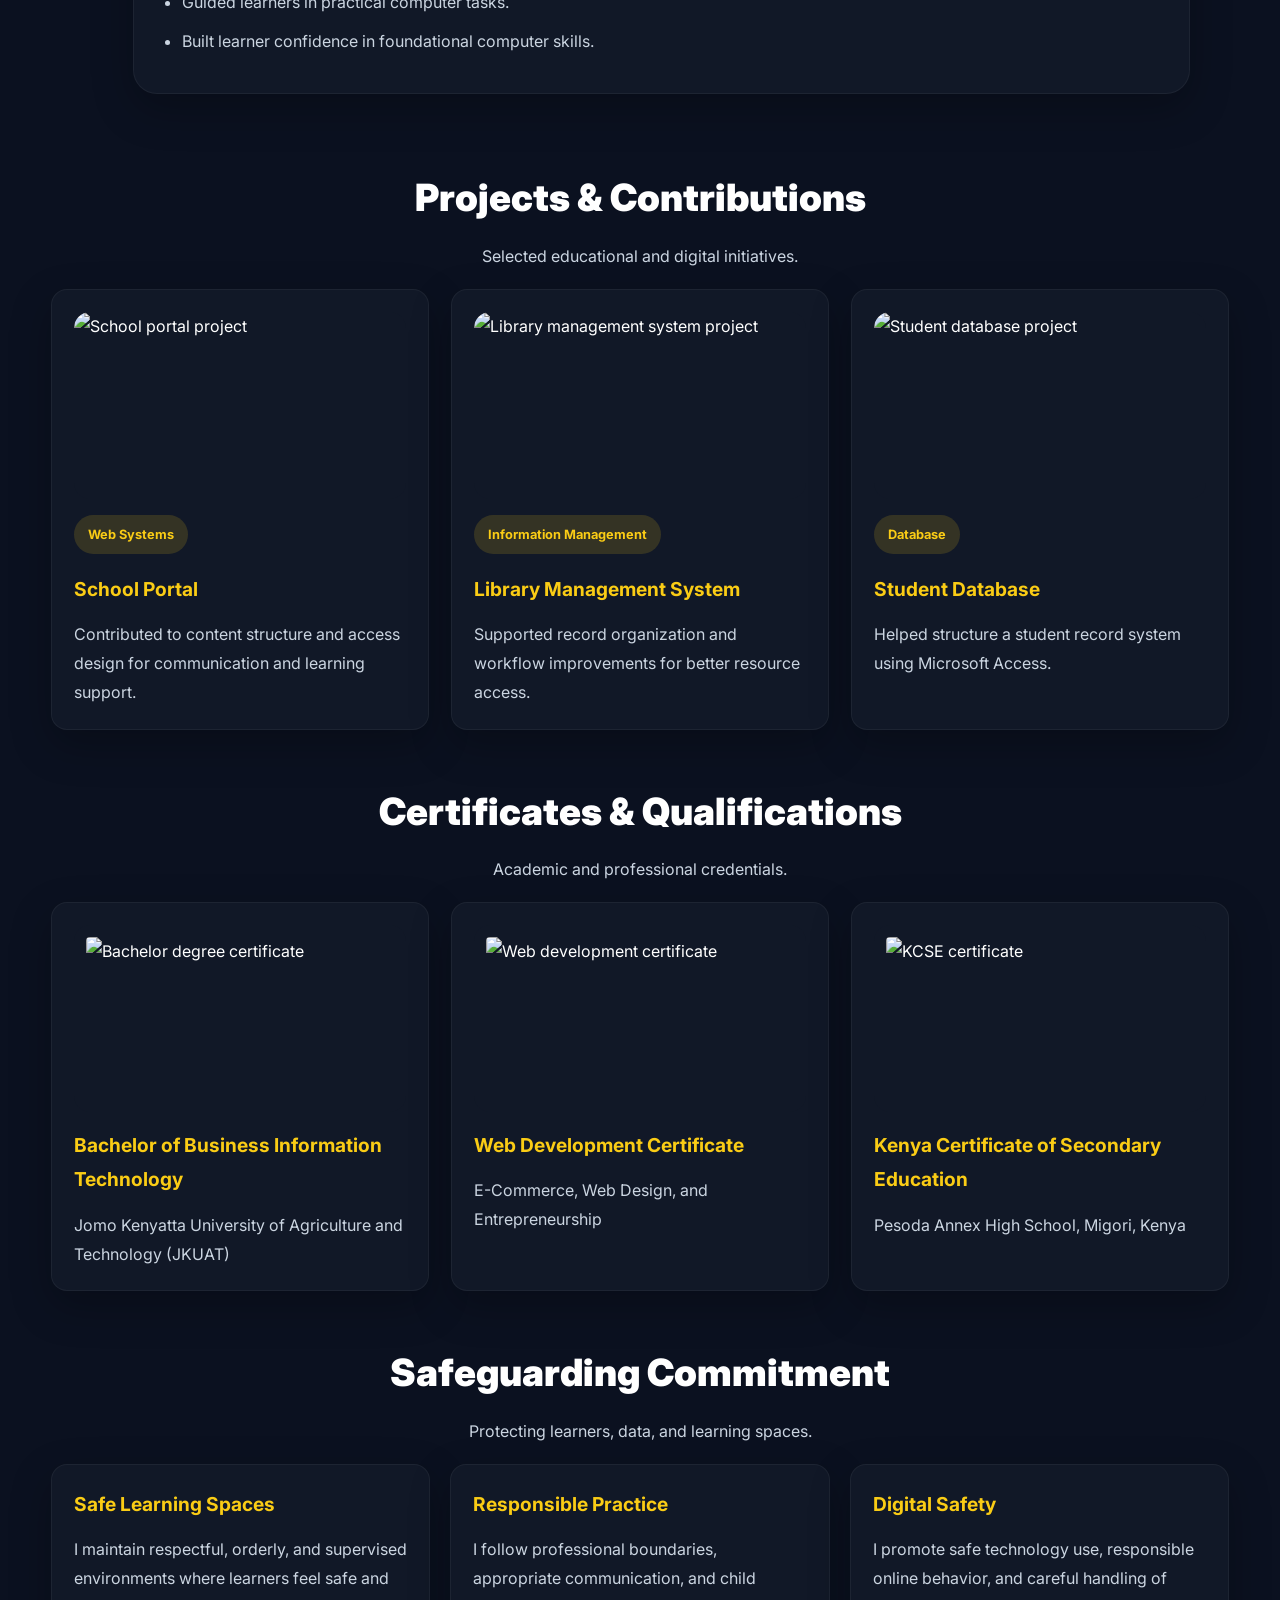
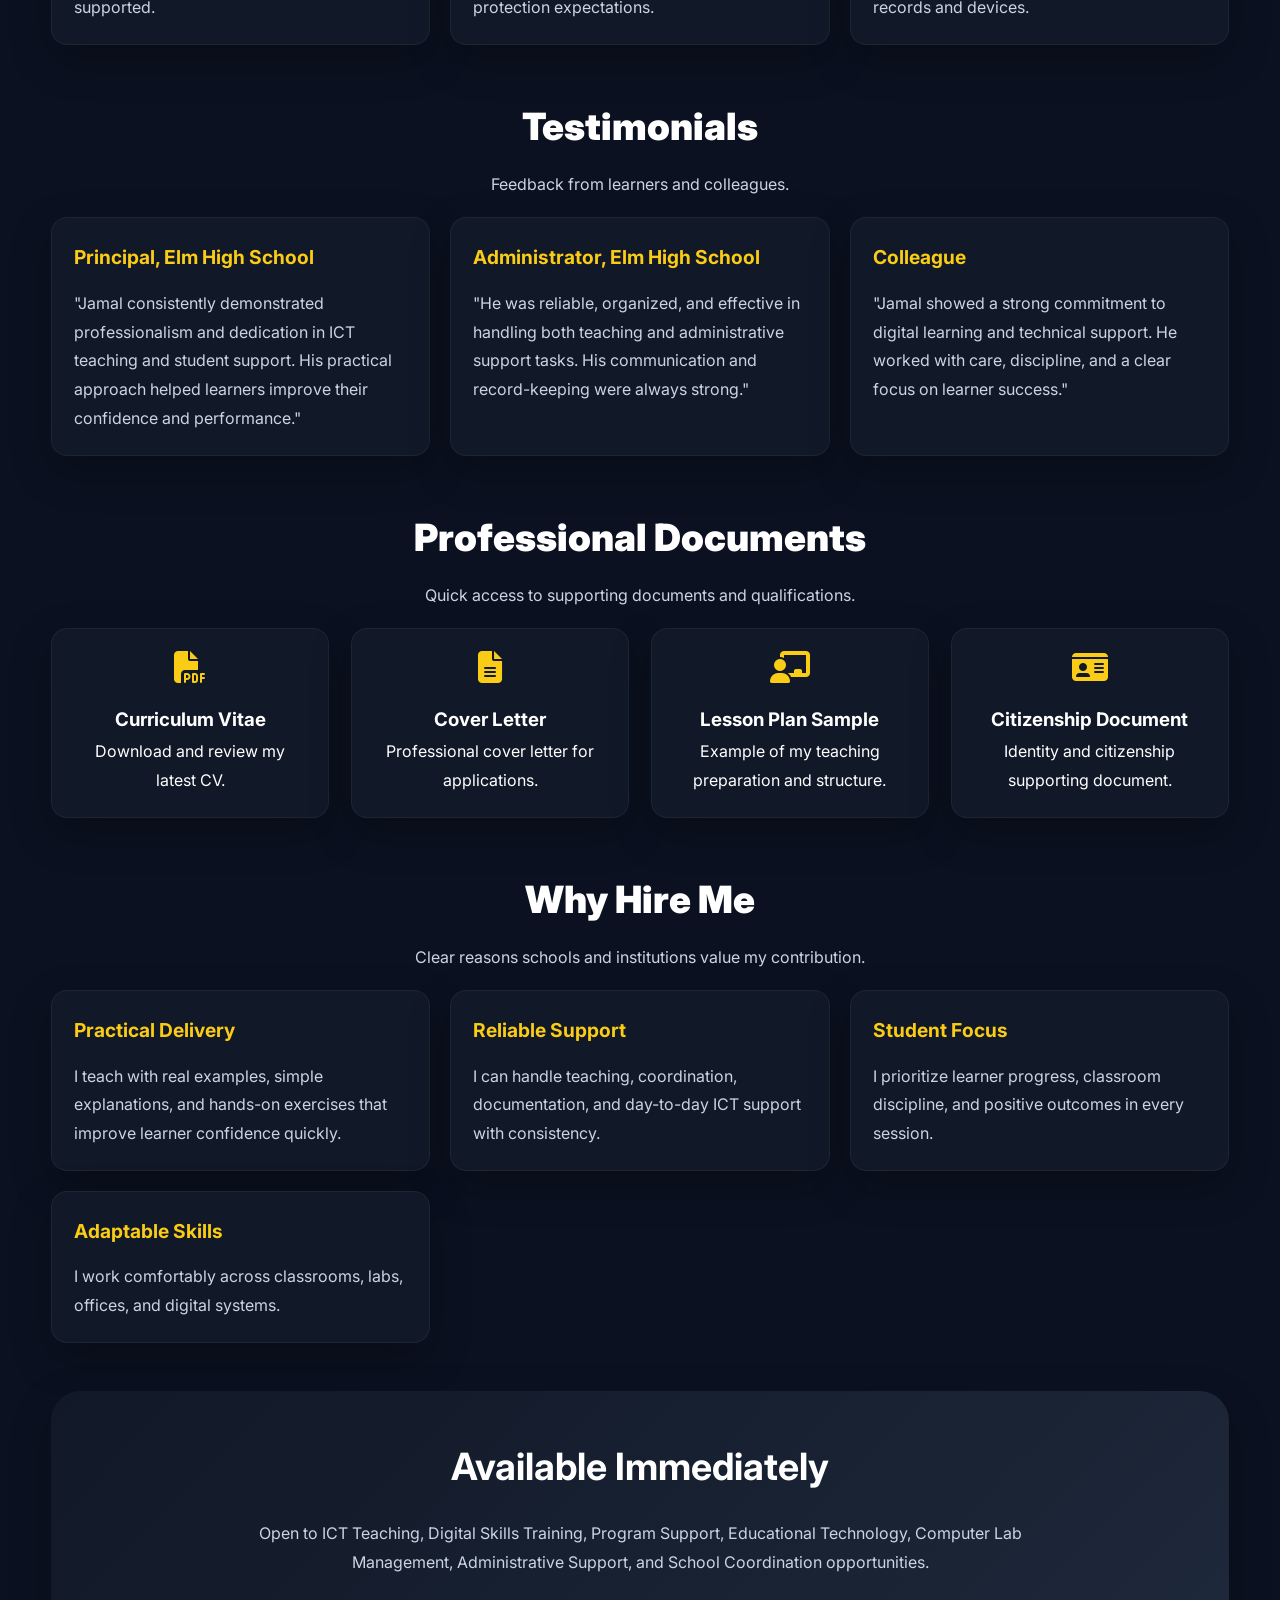
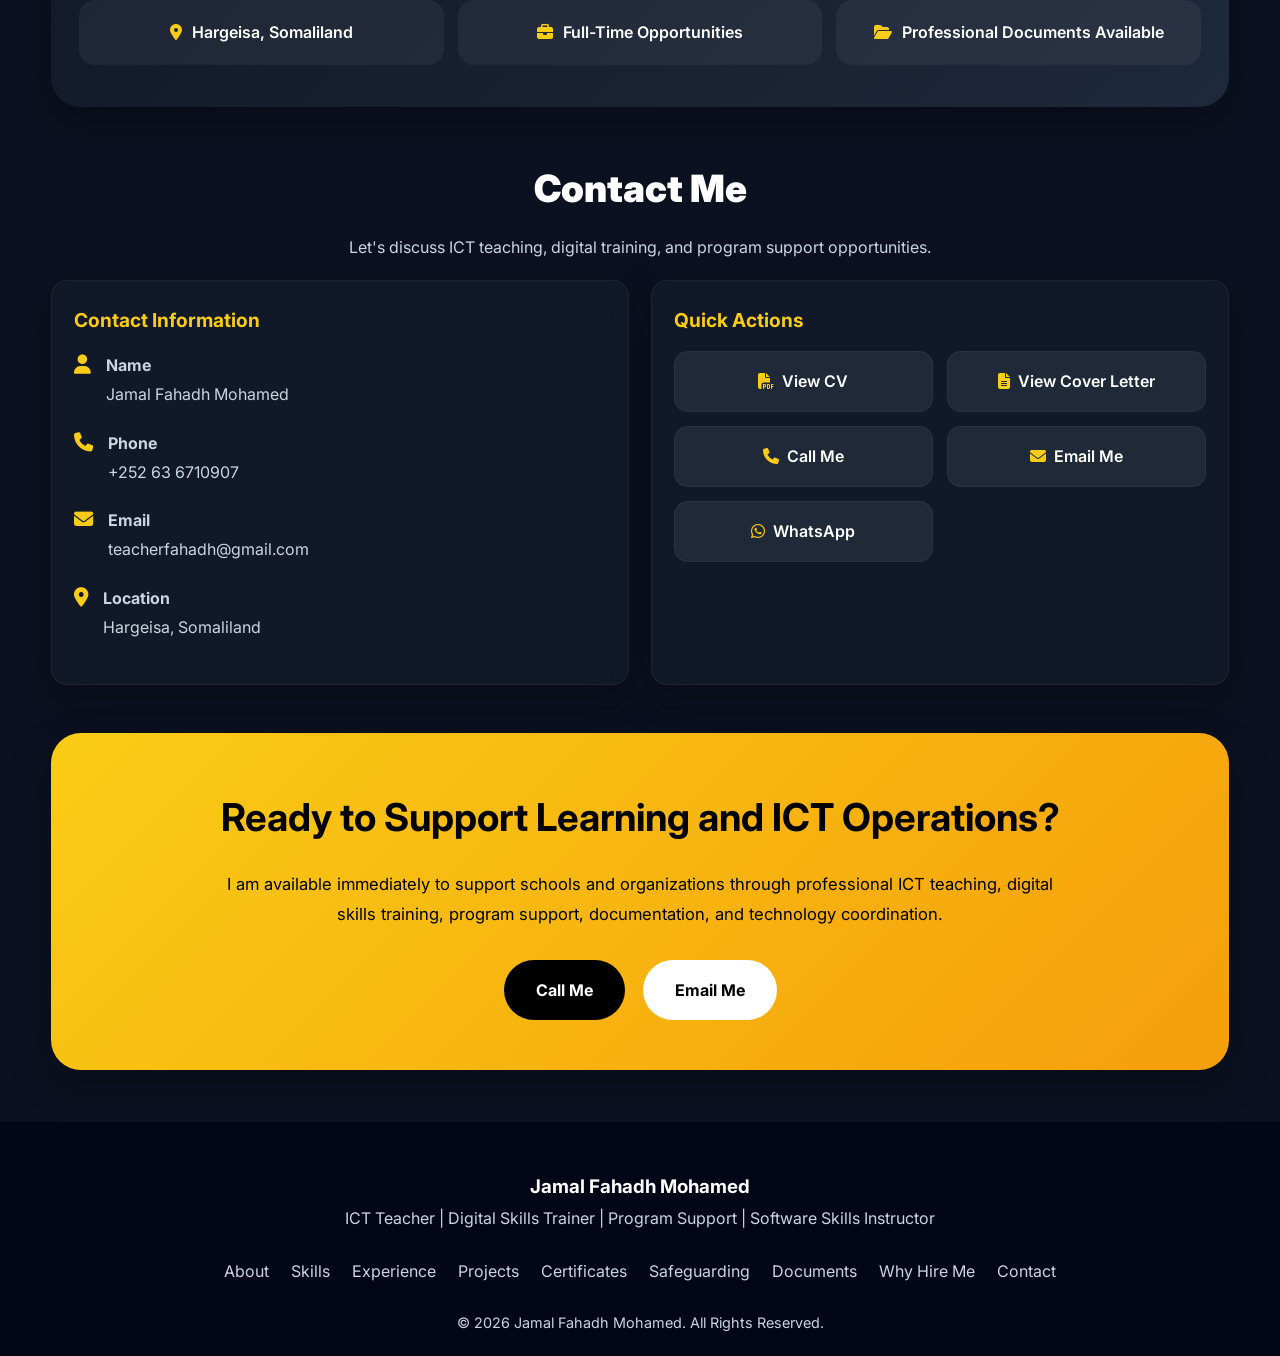
==== commit 526367f8: "Update index.html" ====
--- a/index.html
+++ b/index.html
@@ -87,12 +87,12 @@
     }
 
     section{
-      padding:92px 0;
+      padding:32px 0;
     }
 
     .section-title{
       text-align:center;
-      margin-bottom:46px;
+      margin-bottom:22px;
     }
 
     .section-title h2{
@@ -355,18 +355,18 @@
     }
 
     .snapshot{
-      padding-top:16px;
+      padding-top:12px;
     }
 
     .snapshot-grid{
       display:grid;
       grid-template-columns:repeat(4,1fr);
-      gap:22px;
+      gap:18px;
     }
 
     .snapshot-card{
       background:#111827;
-      padding:32px;
+      padding:28px;
       border-radius:20px;
       text-align:center;
       border:1px solid rgba(255,255,255,.05);
@@ -409,7 +409,7 @@
     }
 
     .profile-card{
-      padding:42px;
+      padding:34px;
       border-radius:24px;
     }
 
@@ -456,7 +456,7 @@
     .timeline-item{
       display:flex;
       gap:25px;
-      margin-bottom:34px;
+      margin-bottom:22px;
     }
 
     .timeline-dot{
@@ -470,7 +470,7 @@
 
     .timeline-content{
       background:#111827;
-      padding:32px;
+      padding:28px;
       border-radius:24px;
       flex:1;
       border:1px solid rgba(255,255,255,.05);
@@ -522,13 +522,13 @@
     .certificate-grid{
       display:grid;
       grid-template-columns:repeat(auto-fit,minmax(320px,1fr));
-      gap:28px;
+      gap:22px;
     }
 
     .document-grid{
       display:grid;
       grid-template-columns:repeat(auto-fit,minmax(250px,1fr));
-      gap:28px;
+      gap:22px;
     }
 
     .project-image,
@@ -580,7 +580,7 @@
 
     .availability-box{
       background:linear-gradient(135deg,#111827,#1e293b);
-      padding:56px;
+      padding:42px 28px;
       border-radius:30px;
       text-align:center;
       box-shadow:var(--shadow);
@@ -598,10 +598,10 @@
     }
 
     .availability-items{
-      margin-top:34px;
+      margin-top:24px;
       display:grid;
       grid-template-columns:repeat(auto-fit,minmax(250px,1fr));
-      gap:18px;
+      gap:14px;
     }
 
     .availability-items div{
@@ -619,7 +619,7 @@
     .contact-wrapper{
       display:grid;
       grid-template-columns:1fr 1fr;
-      gap:28px;
+      gap:22px;
     }
 
     .contact-item{
@@ -666,7 +666,7 @@
 
     .cta-box{
       background:linear-gradient(135deg,#facc15,#f59e0b);
-      padding:66px 38px;
+      padding:50px 30px;
       border-radius:30px;
       text-align:center;
       color:#000;
@@ -710,8 +710,8 @@
     }
 
     footer{
-      margin-top:92px;
-      padding:58px 0 20px;
+      margin-top:28px;
+      padding:48px 0 20px;
       background:#020617;
     }
 
@@ -728,7 +728,7 @@
       justify-content:center;
       gap:22px;
       flex-wrap:wrap;
-      margin:28px 0;
+      margin:24px 0;
     }
 
     .footer-links a{
@@ -776,13 +776,22 @@
 
     .animate-section{
       opacity:0;
-      transform:translateY(26px);
-      transition:all .7s ease;
+      transform:translateY(20px);
+      transition:all .55s ease;
     }
 
     .show-animation{
       opacity:1;
       transform:translateY(0);
+    }
+
+    main > section:not(.hero){
+      padding-top:24px;
+      padding-bottom:24px;
+    }
+
+    main > section:not(.hero) .section-title{
+      margin-bottom:18px;
     }
 
     @media(max-width:950px){
@@ -823,7 +832,7 @@
       }
 
       .cta-box{
-        padding:48px 24px;
+        padding:42px 22px;
       }
 
       .cta-box h2{
@@ -865,11 +874,6 @@
 
       .footer-links{
         gap:14px;
-      }
-
-      .competency-card li{
-        flex-direction:column;
-        align-items:flex-start;
       }
 
       .profile-ring{
